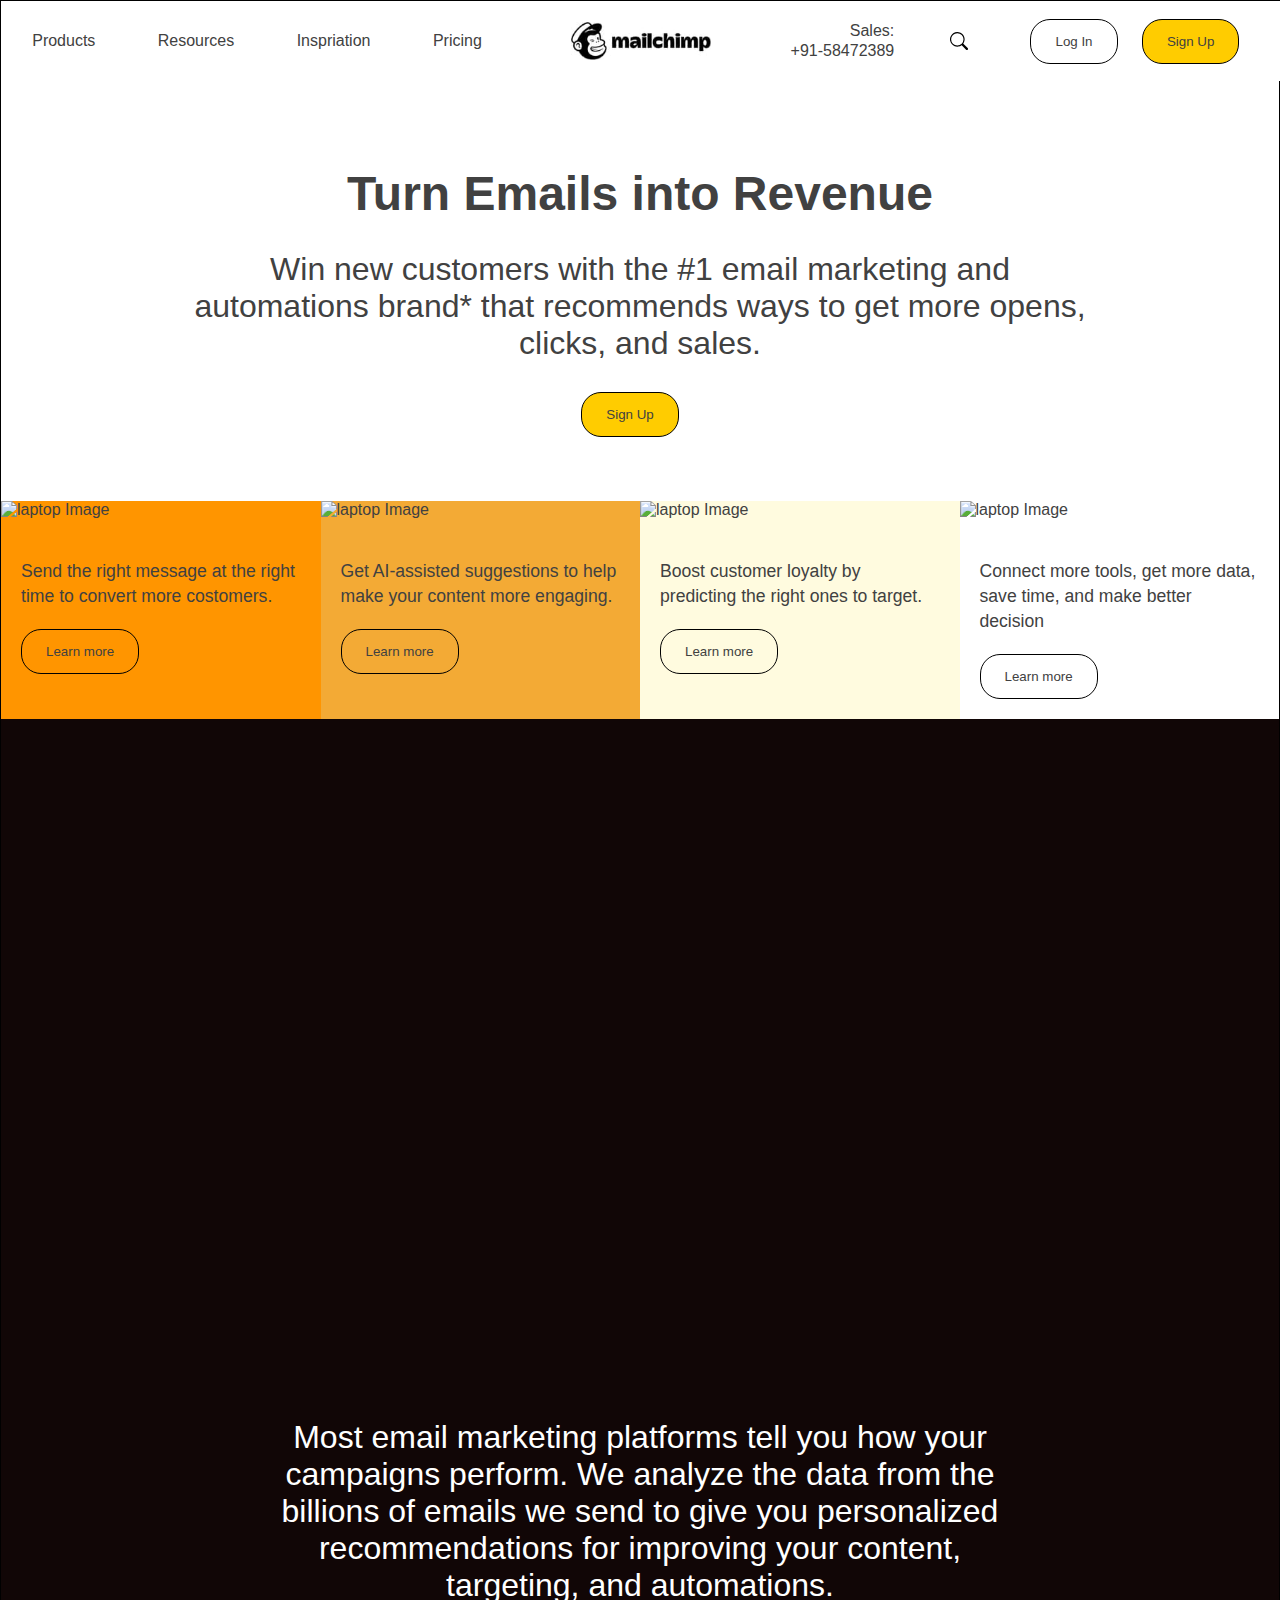
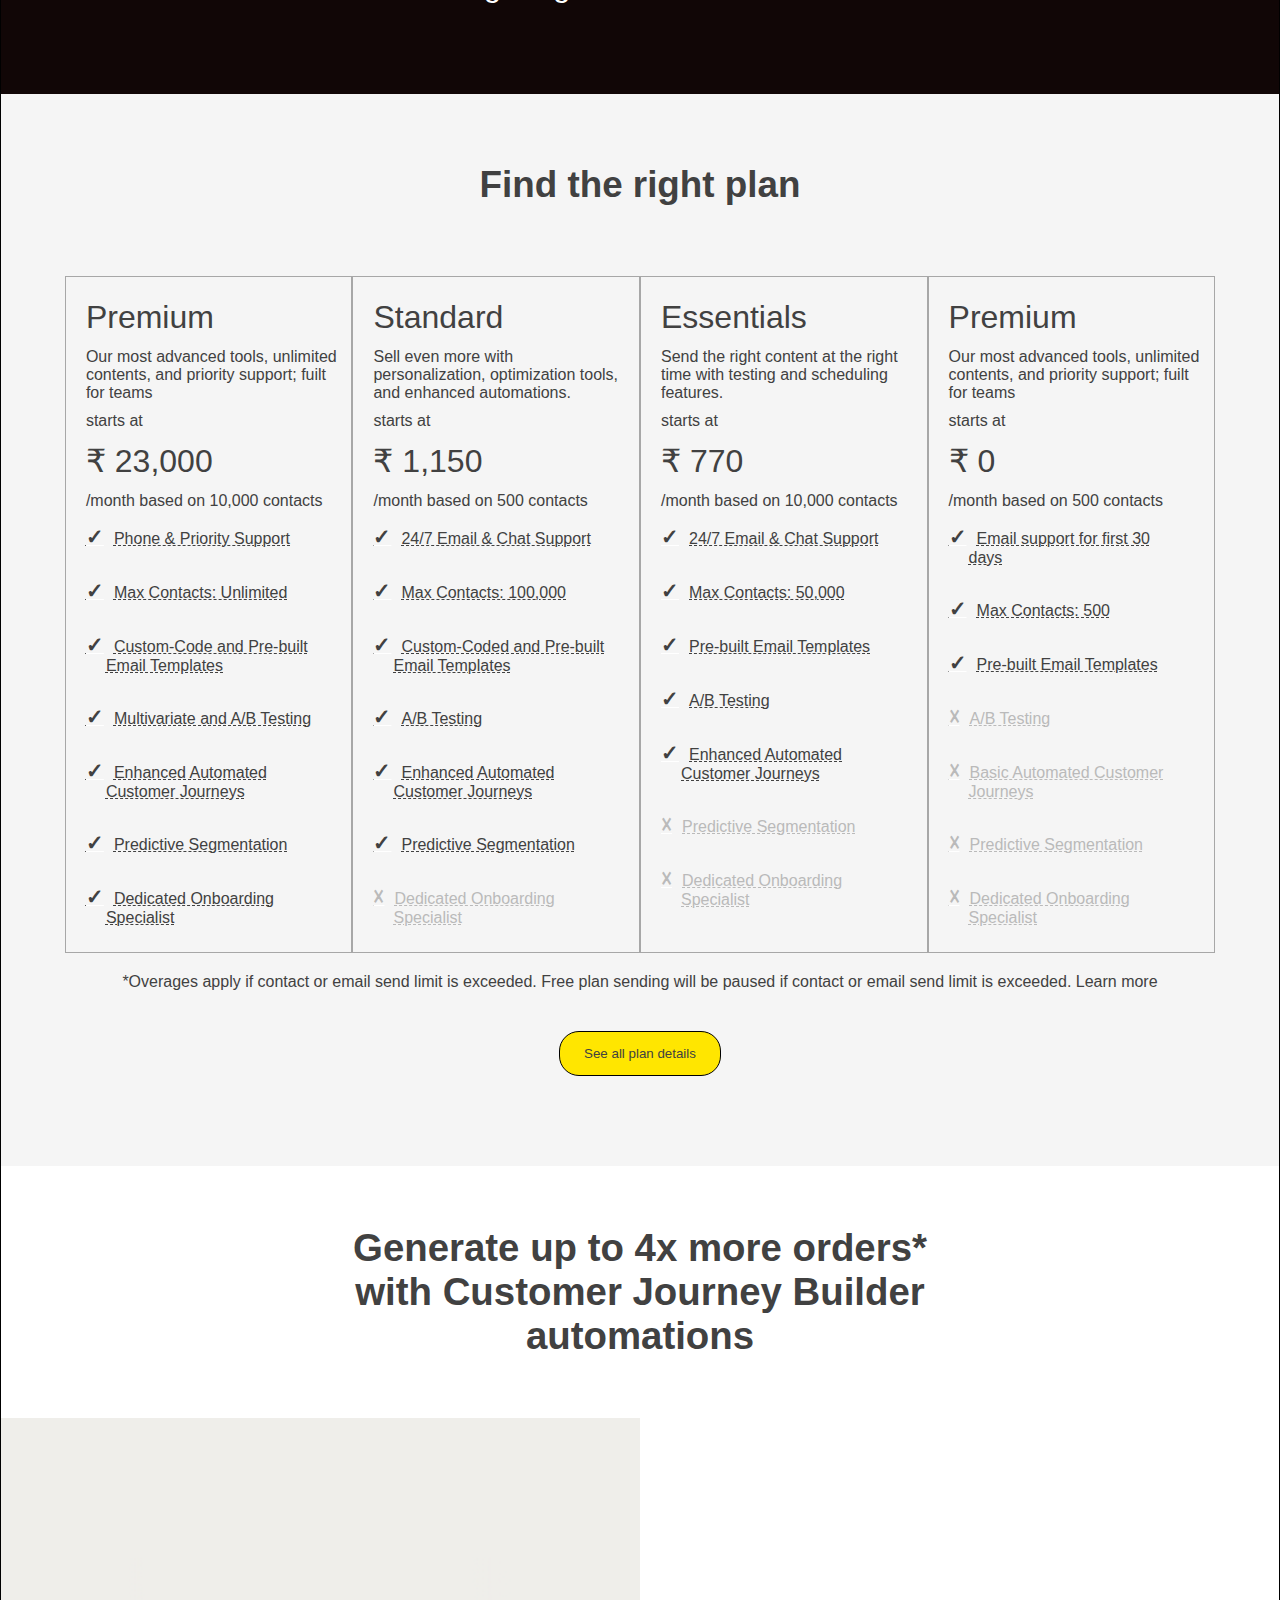
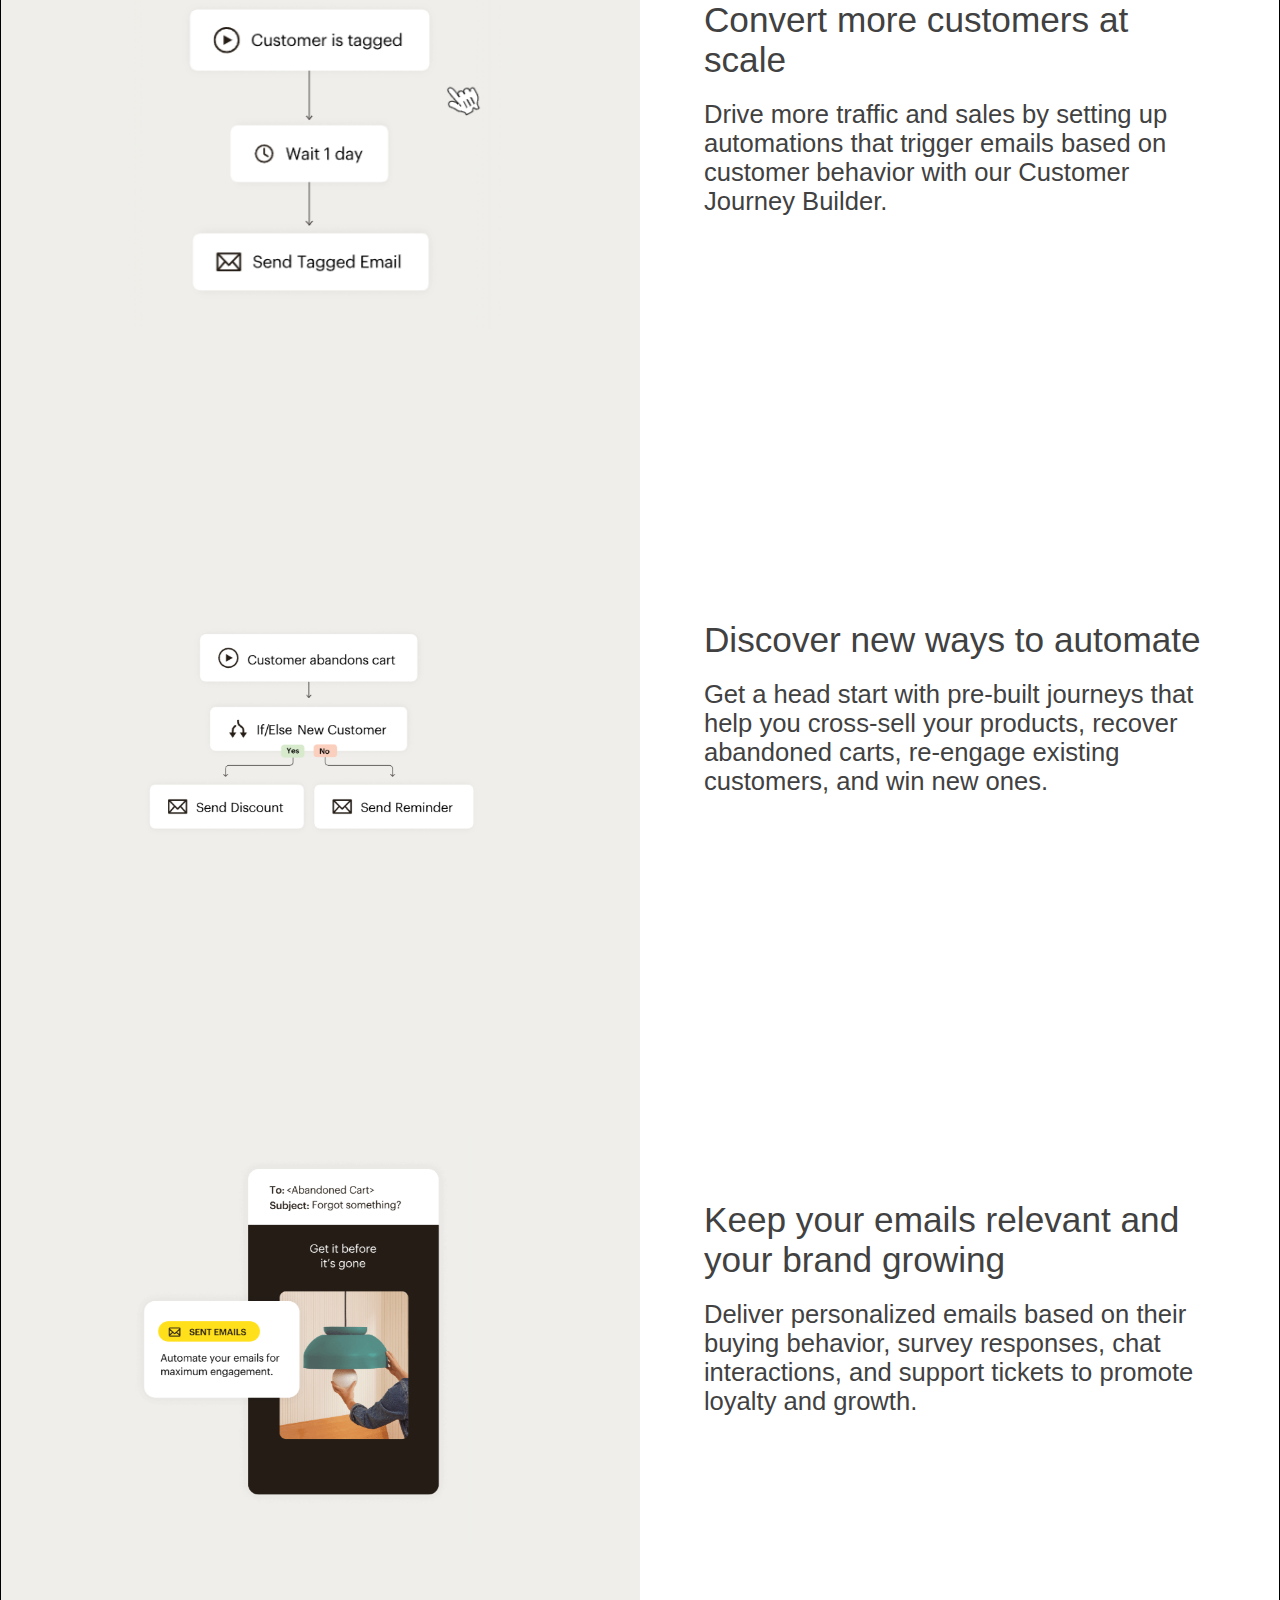
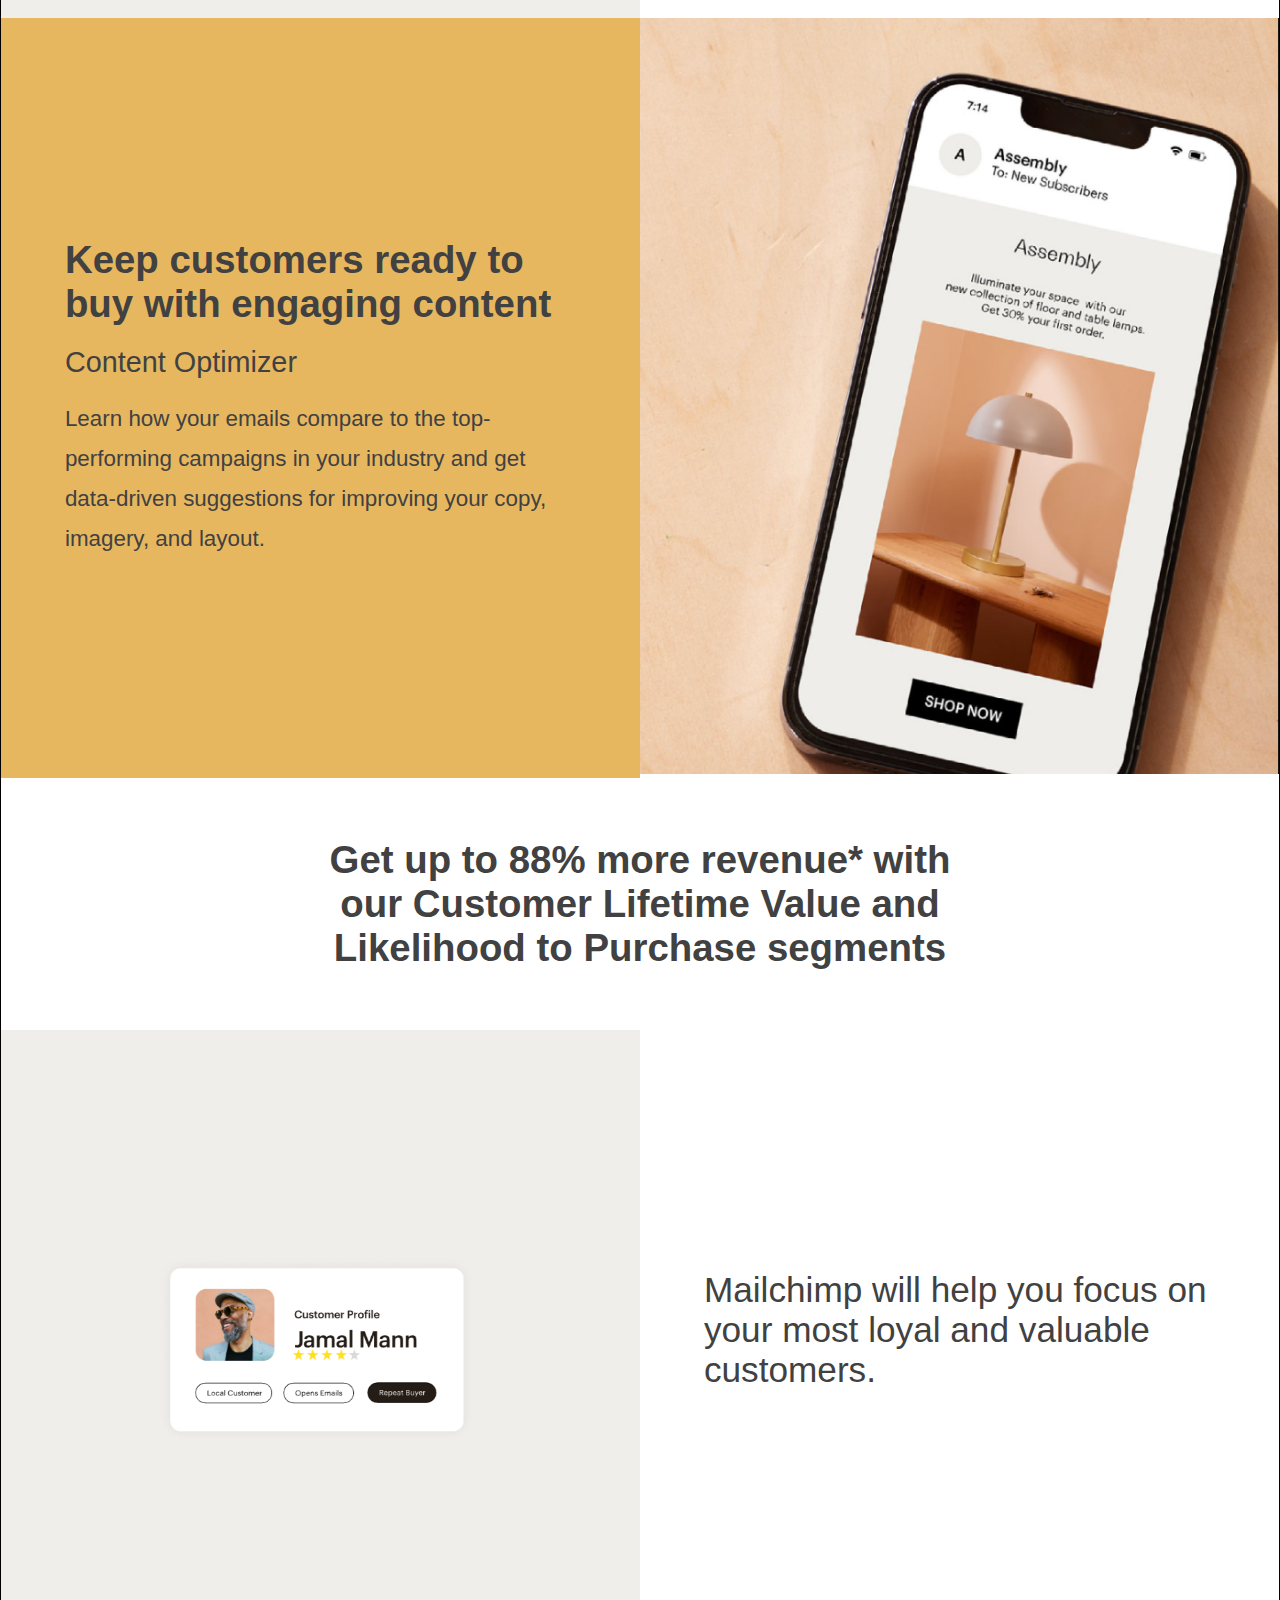
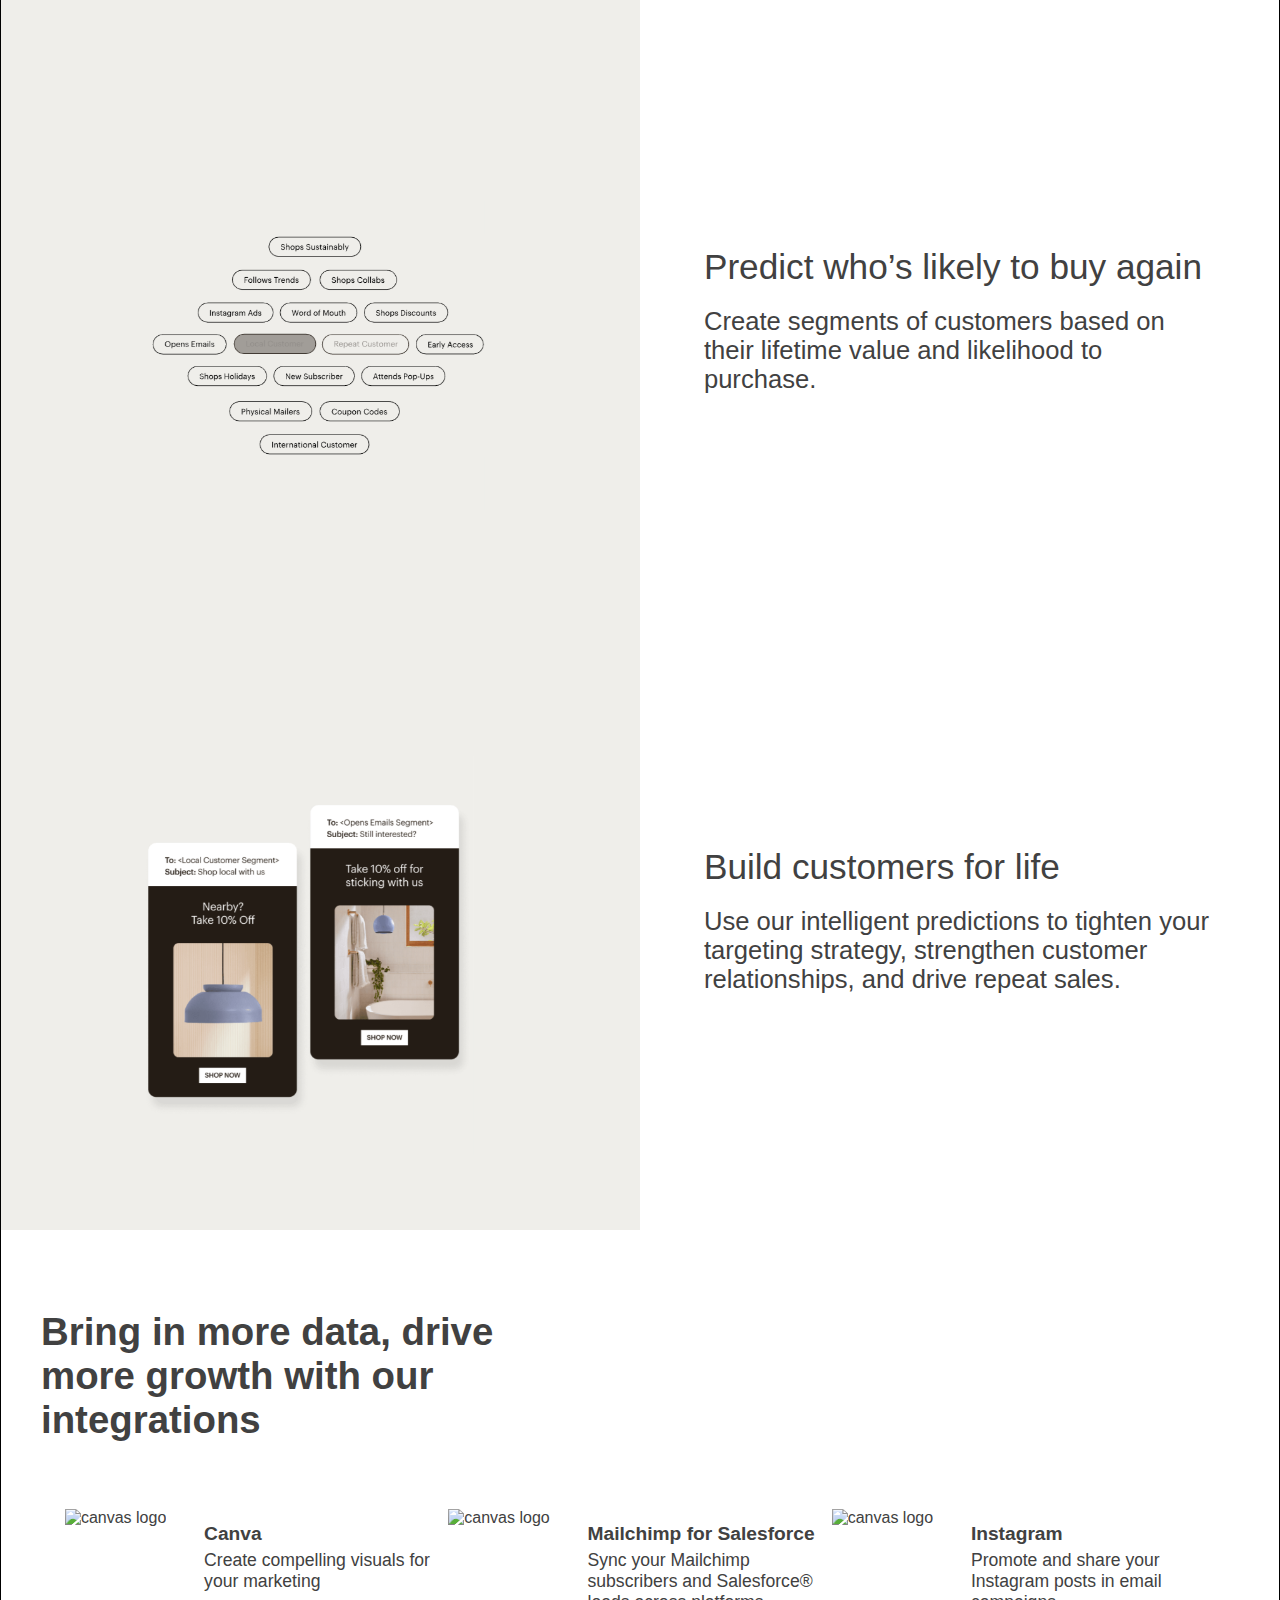
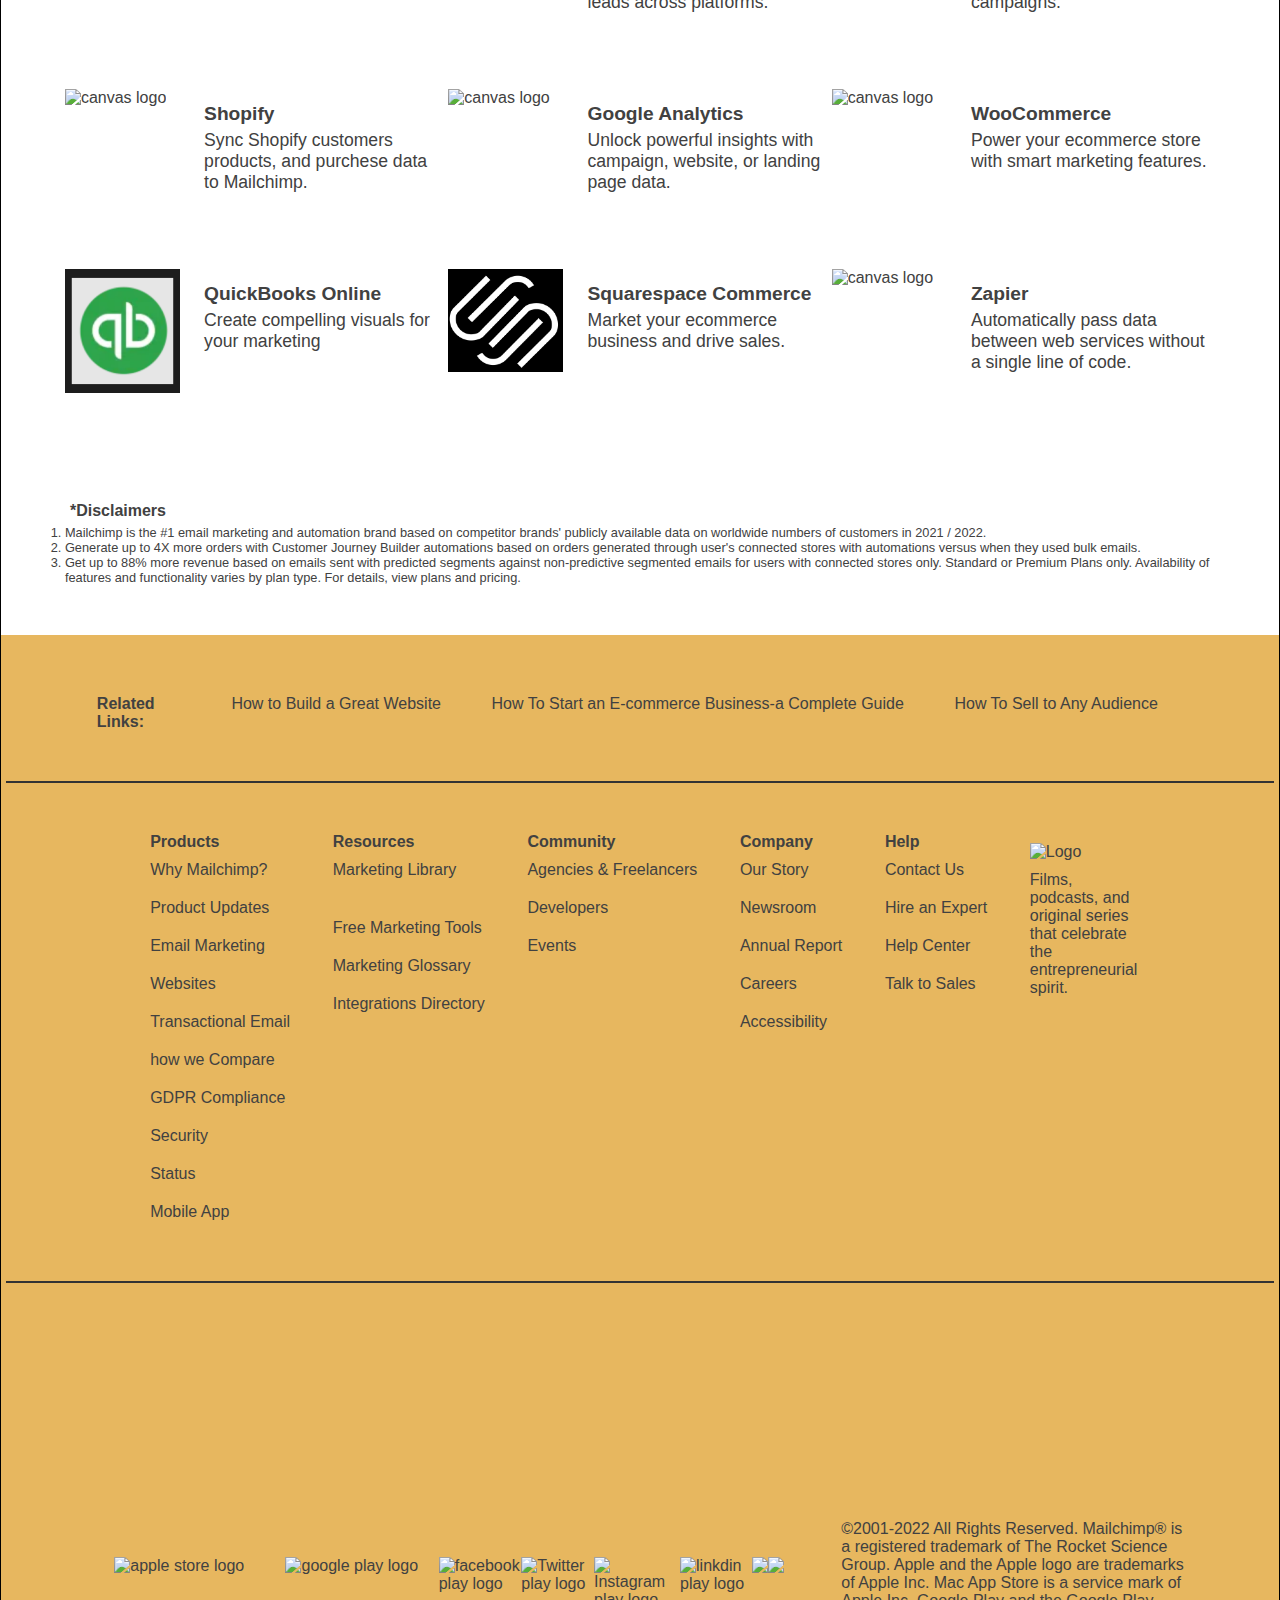
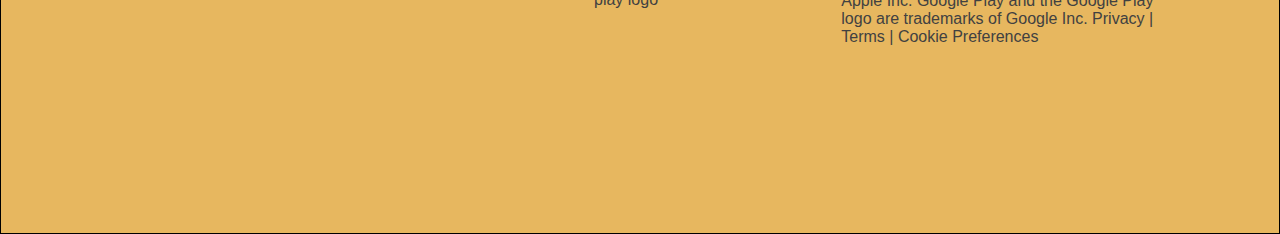
==== index.html @ cc6d4410 "Merge pull request #4 from daljeet-coder/day-3" ====
<!DOCTYPE html>
<html lang="en">

<head>
    <meta charset="UTF-8">
    <meta http-equiv="X-UA-Compatible" content="IE=edge">
    <meta name="viewport" content="width=\, initial-scale=1.0">
    <title>Document</title>
    <link rel="stylesheet" href="styles/index.css">
    <link rel="stylesheet" href="styles/navbar.css">
    <link rel="stylesheet" href="styles/footer.css">
    <link rel="preconnect" href="https://fonts.googleapis.com">
    <link rel="preconnect" href="https://fonts.gstatic.com" crossorigin>
    <link href="https://fonts.googleapis.com/css2?family=Inter:wght@500&display=swap" rel="stylesheet">
</head>

<body>
    <div id="main">
        <nav id="#navbar">
            <div id="nav_left">
                <div class="dropdown">
                    <div class="nav_list" id="prod">Products</div>
                    <div class="dorpdown_content">
                        <div class="dorpdown_content_inner">
                            <!-- dorpdown content will be displayed here -->
                            <p class="dull">WE'LL HELP YOU </p>
                            <div class="drop_right">
                                <a href="" class='arrow_link'>
                                    <p class="nav_sublink">Get Your Business Online</p>
                                    <div class="arrow"> &#8250</div>
                                </a>
                                <div class="dropright_content">
                                    <!-- dropleftcontent here -->
                                    <div class="dropright_content_inner">

                                        <a href="" class="hd_pra">
                                            <p class="nav_sublink">Websites</p>
                                            <p>Create a free website that comes with build-in marketing tools.</p>
                                        </a>
                                        <a href="" class="hd_pra">
                                            <p class="nav_sublink">Online Stores</p>
                                            <p>Launch a store that comes with everything you need to start selling, including maketing tools</p>
                                        </a>
                                        <a href="" class="hd_pra">
                                            <p class="nav_sublink">Appointment Scheduling</p>
                                            <p>Add online scheduling to your website so people book appointments with you.</p>
                                        </a>
                                        <a href="" class="hd_pra">
                                            <p class="nav_sublink">Domains</p>
                                            <p>Claim a custom domain to make it easy for people to find your brand on the web.</p>
                                        </a>
                                    </div>
                                    <h2 class="static">
                                        See Overview
                                    </h2>
                                </div>
                            </div>
                            <div class="drop_right">
                                <a href="" class='arrow_link'>

                                    <p class="nav_sublink">Market Your Business</p>
                                    <div class="arrow"> &#8250</div>
                                </a>
                                <div class="dropright_content">
                                    <!-- dropleftcontent here -->
                                    <div class="dropright_content_inner">
                                        <a href="" class="hd_pra">
                                            <p class="nav_sublink">Email</p>
                                            <p>Engage your audience wtih beautiful, branded emails.</p>
                                        </a>
                                        <a href="" class="hd_pra">
                                            <p class="nav_sublink">Landing Pages</p>
                                            <p>Design landing pages that grow your audience and help you sell more stuff.</p>
                                        </a>
                                        <a href="" class="hd_pra">
                                            <p class="nav_sublink">Digital Ads</p>
                                            <p>Reach people on Facebook, Instagram, and across the web.</p>
                                        </a>
                                        <a href="" class="hd_pra">
                                            <p class="nav_sublink">Social Media</p>
                                            <p>Build your following with targeted ads and organic posting on Facebook, Instagram, and Twitter.</p>
                                        </a>
                                        <a href="" class="hd_pra">
                                            <p class="nav_sublink">Postcards</p>
                                            <p>Send printed postcards around the world with the help of our address finder.</p>
                                        </a>
                                    </div>
                                    <h2 class="static">
                                        See Overview
                                    </h2>
                                </div>
                            </div>
                            <hr>
                            <p class="dull">PLATEFORM FEATURS </p>
                            <div class="drop_right">
                                <a href="" class='arrow_link'>

                                    <p class="nav_sublink">Audience Management</p>
                                    <div class="arrow"> &#8250</div>
                                </a>
                                <div class="dropright_content">
                                    <!-- dropleftcontent here -->
                                    <div class="dropright_content_inner">
                                        <a href="" class="hd_pra">
                                            <p class="nav_sublink">Marketing CRM </p>
                                            <p>Get to know your audience and find new ways to market to them.</p>
                                        </a>
                                        <a href="" class="hd_pra">
                                            <p class="nav_sublink">Signup Forms</p>
                                            <p>Grow your audience with a pop-up or embedded form.</p>
                                        </a>
                                        <a href="" class="hd_pra">
                                            <p class="nav_sublink">Segmentation</p>
                                            <p>Segment your audience based on shared traits.</p>
                                        </a>
                                        <a href="" class="hd_pra">
                                            <p class="nav_sublink">Behavioral Targeting</p>
                                            <p>Target your messages based on people's purchase behavior, app activity, and more.</p>
                                        </a>
                                        <a href="" class="hd_pra">
                                            <p class="nav_sublink">Predicted Demographics</p>
                                            <p>Get predictive insights about your contacts so you can personalize your marketing.</p>
                                        </a>
                                        <a href="" class="hd_pra">
                                            <p class="nav_sublink">Tags & Contact Profiles</p>
                                            <p>Keep track of what you know about your people with customizable tags.</p>
                                        </a>
                                        <a href="" class="hd_pra">
                                            <p class="nav_sublink"></p>
                                            <p></p>
                                        </a>
                                    </div>
                                    <h2 class="static">
                                        See Overview
                                    </h2>
                                </div>
                            </div>
                            <div class="drop_right">
                                <a href="" class='arrow_link'>

                                    <p class="nav_sublink">Creative Tools </p>
                                    <div class="arrow"> &#8250</div>
                                </a>
                                <div class="dropright_content">
                                    <!-- dropleftcontent here -->
                                    <div class="dropright_content_inner">
                                        <a href="" class="hd_pra">
                                            <p class="nav_sublink">Content Studio</p>
                                            <p>Sync, store, and edit all your images and files in one place.</p>
                                        </a>
                                        <a href="" class="hd_pra">
                                            <p class="nav_sublink">Creative Assistant</p>
                                            <p>Get beautiful, on-brand designs made for you with the power of AI.</p>
                                        </a>
                                        <a href="" class="hd_pra">
                                            <p class="nav_sublink">Dynamic Content</p>
                                            <p>Personalize individual content blocks within your emails.</p>
                                        </a>
                                        <a href="" class="hd_pra">
                                            <p class="nav_sublink">Subject Line Helper</p>
                                            <p>Get real-time feedback on how to refine your subject lines.</p>
                                        </a>
                                        <a href="" class="hd_pra">
                                            <p class="nav_sublink">Campaign Templates</p>
                                            <p>100+ pre-designed email and landing page templates that fit any message.</p>
                                        </a>
                                    </div>
                                    <h2 class="static">
                                        See Overview
                                    </h2>
                                </div>
                            </div>
                            <div class="drop_right">
                                <a href="" class='arrow_link'>

                                    <p class="nav_sublink">Marketing Automation </p>
                                    <div class="arrow">&#8250</div>
                                </a>
                                <div class="dropright_content">
                                    <!-- dropleftcontent here -->
                                    <div class="dropright_content_inner">
                                        <a href="" class="hd_pra">
                                            <p class="nav_sublink">Customer Journeys</p>
                                            <p>Design personalized journeys using conditional logic and branching points.</p>
                                        </a>
                                        <a href="" class="hd_pra">
                                            <p class="nav_sublink">Integrations</p>
                                            <p>Sync your store data and connect other tools to unlock more automation features.</p>
                                        </a>
                                    </div>
                                    <h2 class="static">
                                        See Overview
                                    </h2>
                                </div>
                            </div>
                            <div class="drop_right">
                                <a href="" class='arrow_link'>

                                    <p class="nav_sublink">Insights & Analytics</p>
                                    <div class="arrow"> &#8250</div>
                                </a>
                                <div class="dropright_content">
                                    <!-- dropleftcontent here -->
                                    <div class="dropright_content_inner">
                                        <a href="" class="hd_pra">
                                            <p class="nav_sublink">Reports</p>
                                            <p>Track sales and campaign performance in easy-to-digest reports.</p>
                                        </a>
                                        <a href="" class="hd_pra">
                                            <p class="nav_sublink">Smart Recommendations</p>
                                            <p>Get personalized recommendations to help you make your next move.</p>
                                        </a>
                                        <a href="" class="hd_pra">
                                            <p class="nav_sublink">A/B Testing</p>
                                            <p>Test different versions of a single email to see how small changes can impact your results.</p>
                                        </a>
                                        <a href="" class="hd_pra">
                                            <p class="nav_sublink">Surveys</p>
                                            <p>Gauge interest and customer satisfaction by gathering feedback.</p>
                                        </a>
                                        <a href="" class="hd_pra">
                                            <p class="nav_sublink">Content Optimizer</p>
                                            <p>Make your email content more engaging with personalized suggestions for improvement.</p>
                                        </a>
                                    </div>
                                    <h2 class="static">
                                        See Overview
                                    </h2>
                                </div>
                            </div>
                            <hr>
                            <p class="dull">NOT SURE WHERE TO START </p>
                            <div class="drop_right">
                                <a href="" class='arrow_link'>
                                    <p class="nav_sublink">What's Right for Me? </p>
                                    <div class="arrow"> &#8250</div>
                                </a>
                                <div class="dropright_content">
                                    <!-- dropleftcontent here -->
                                    <div class="dropright_content_inner">
                                        <a href="" class="hd_pra">
                                            <p class="nav_sublink">E-Commerce and Retail</p>
                                            <p>Drive traffic and boost sales with a marketing platform that seamlessly integrates with your store.</p>
                                        </a>
                                        <a href="" class="hd_pra">
                                            <p class="nav_sublink">Mobile and Web Apps</p>
                                            <p>Reach new customers, send behavior‑based campaigns, and increase engagement with your app.</p>
                                        </a>
                                        <a href="" class="hd_pra">
                                            <p class="nav_sublink">Startups</p>
                                            <p>Find product‑market fit, learn from user feedback, and launch your first marketing campaigns.</p>
                                        </a>
                                        <a href="" class="hd_pra">
                                            <p class="nav_sublink">Agencies & Freelancers</p>
                                            <p>Get perks and tools for managing clients when you join our free community, Mailchimp & Co.</p>
                                        </a>
                                        <a href="" class="hd_pra">
                                            <p class="nav_sublink">Developers</p>
                                            <p>Integrate marketing data, send transactional emails, and build integrations using our APIs and documentation</p>
                                        </a>

                                    </div>
                                </div>
                            </div>
                            <br>
                            <div class="nav_sublink">Talk To Sales: 2394032390 </div>
                            <div class="prd_updates">
                                <h4 class="prd_heading">Product Updates</h4>
                                <p class="prd_desc">Get the latest on new features, product improvements, and other announcements.</p>
                                <a class="prd_link" href="">See What's new </a>
                            </div>
                        </div>
                        <div class="dorpdown_content_right"></div>
                    </div>
                </div>
                <div class="dropdown">
                    <div class="nav_list" id="Res">Resources</div>
                    <div class="dorpdown_content">
                        <!-- dorpdown content will be displayed here -->
                        <div class="dorpdown_content_inner">
                            <p class="dull">LEARN </p>
                            <p class="nav_sublink">Mailchimp 101</p>
                            <p class="nav_sublink">Help Center</p>
                            <div class="drop_right">
                                <a href="" class='arrow_link'>
                                    <p class="nav_sublink">Marketing Library</p>
                                    <div class="arrow"> &#8250</div>
                                </a>
                                <div class="dropright_content">
                                    <!-- dropleftcontent here -->
                                    <div class="dropright_content_inner">

                                        <a href="" class="hd_pra">
                                            <p class="nav_sublink">Marketing Library</p>
                                            <p>Explore our collection of resources to help build your business and boost your digital marketing.</p>
                                        </a>
                                        <hr>
                                        <div class="dull">MARKETING TOOLS AND TACTICS</div>
                                        <a href="">
                                            <p class="nav_sublink"> E-Commerce </p>
                                        </a>
                                        <a href="">
                                            <p class="nav_sublink"> Digital Content </p>
                                        </a>
                                        <a href="">
                                            <p class="nav_sublink"> Marketing Automations </p>
                                        </a>
                                        <a href="">
                                            <p class="nav_sublink"> CRM </p>
                                        </a>
                                        <a href="">
                                            <p class="nav_sublink"> Websites </p>
                                        </a>
                                        <a href="">
                                            <p class="nav_sublink"> Email </p>
                                        </a>
                                        <a href="">
                                            <p class="nav_sublink"> Social Media </p>
                                        </a>
                                        <a id="nav_suhref=" ">
                                        </ class="nav_sublink "p><p> 
                                    </a>
                                    <hr>
                                    <a href="# " class="nav_dropdown_card_nd_content ">
                                        <img src="https://eep.io/images/yzco4xsimv0y/2E5labkUazprAZHQPKMN0r/8958282aed51240f71351d1a6918963e/Demand-Gen-Time-Savers-Article-Hero.jpg?w=1520&fm=webp&q=70 " alt="image and its details ">
                                        <h4>E-commerce Automations: Time-Saving Techniques for E-commerce</h4>
                                        <p>See how Mailchimp’s e-commerce automations can save you time and help you convert more first-time buyers into repeat customers.</p>
                                    </a>
                                    <hr>
                                    <p class="dull ">BUSINESS STAGES</p>
                                    <a href=" " class="hd_pra ">
                                        <p class="nav_sublink ">Prep & Start</p>
                                        <p>Learn to write a business plan, build a brand, and trun your ambition into a successful business.</p>
                                    </a>
                                    <a href=" " class="hd_pra ">
                                        <p class="nav_sublink ">Manage & Run</p>
                                        <p>Off and running? Find tips to help you lead, manage, and make your business even better.</p>
                                    </a>
                                    <a href=" " class="hd_pra ">
                                        <p class="nav_sublink ">Grow & Scale</p>
                                        <p>Whether you want to grow your team, your following, or your sales, we've got ideas.</p>
                                    </a>
                                </div>
                                <h2 class="static ">
                                    See Overview
                                </h2>
                            </div>
                        </div>
                        <hr>
                        <P class='dull'>COMMUNITY  </P>
                        <div class="drop_right d_rght1 ">
                            <a href=" " class='arrow_link'>

                                <p class="nav_sublink ">For Freelances & Agencies</p>
                                <div class="arrow "> &#8250</div>
                            </a>
                            <div class="dropright_content ">
                                <!-- dropleftcontent here -->
                                <div class="dropright_content_inner ">

                                    <div class="img_nd_content ">
                                        <img src="/images/logo.jpg " alt="Logo ">
                                        <p>Join our community for freelancers and agencies to unlock tools for managing clients and perks to grow your business.</p>
                                    </div>
                                    <hr>
                                    <a href=" " class="hd_pra ">
                                        <p class="nav_sublink ">Features for helping clients</p>
                                        <p>Get access to tools in your Mailchimp account designed just for freelancers and agencies like you.</p>
                                    </a>
                                    <a href=" " class="hd_pra ">
                                        <p class="nav_sublink ">A guided path to partnership</p>
                                        <p>See all the perks you can unlock as you grow toward becoming a Mailchimp partner.</p>
                                    </a>
                                    <a href=" " class="hd_pra ">
                                        <p class="nav_sublink ">Get inspired by your peers</p>
                                        <p>Catch up on tips and marketing wisdom from freelancers and agencies around the world.</p>
                                    </a>
                                   
                                </div>
                            </div>
                        </div>
                        <div class="drop_right d_rght1 ">
                            <a href=" " class='arrow_link'>
                                <p class="nav_sublink ">For Developers</p>
                                <div class="arrow "> &#8250</div>
                            </a>
                            <div class="dropright_content ">
                                <!-- dropleftcontent here -->
                                <div class="dropright_content_inner ">
                                    <div class="img_nd_content ">
                                        <a href="# " class="img_nd_content_img ">
                                            <img src="/images/logo.jpg " alt="Logo ">
                                        </a>
                                        <p>Our APIs maek it easy to bring data from your app info Mailchimp, so you can manage your audience, trigger event-based emails, and more.</p>
                                    </div>
                                    <hr>
                                    <a href=" " class="hd_pra ">
                                        <p class="nav_sublink ">Marketing API</p>
                                        <p>Use custom data from your app to power timely, relevant marketing campaigns.</p>
                                    </a>
                                    <a href=" " class="hd_pra ">
                                        <p class="nav_sublink ">Transactional API</p>
                                        <p>Send targeted and event-driven emails and handle and parse inbound email from your users.</p>
                                    </a>
                                    <a href=" " class="hd_pra ">
                                        <p class="nav_sublink ">Release Notes</p>
                                        <p>The latest updates to our APIs and developer tools.</p>
                                    </a>
                                    <a href=" " class="hd_pra ">
                                        <p class="nav_sublink ">Transactional Email</p>
                                        <p>Deliver targeted, event-driven messages at scale using our Transactional API or SMTP integrati</p>
                                    </a>
                                   
                                </div>
                            </div>
                        </div>
                        <p class="nav_sublink ">Hire A Trusted Partner</p>
                        <hr>
                        <p class="nav_sublink ">Talk to Sales: +20 39804590234 </p>
                        <div class="dropdwn_btm ">
                            <h4>App Integrations</h4>
                            <p>Connect your digital tools so you can do more with your marketing.</p>
                            <a href=" ">See all integratioons </a>
                        </div>
                    </div>
                    <div class="dorpdown_content_right "></div>
                </div>
            </div>

            <div class="dropdown ">
                <div class="nav_list " id="insp ">Inspriation</div>
                <div class="dorpdown_content ">
                    <!-- dorpdown content will be displayed here -->
                    <div class="dorpdown_content_inner ">
                        <a href="index.html " class="impression_logo ">
                            <img src="/images/logo.jpg " alt="Logo full ">
                        </a>
                        <div class="drop_right ">
                            <a href=" " class='arrow_link '>
                                <p class="nav_sublink ">Podcasts </p>
                                <div class="arrow "> &#8250</div>
                            </a>
                            <div class="dropright_content ">
                                <!-- dropleftcontent here -->
                                <div class="dropright_content_inner ">

                                    <p>A collection of original content that celebrates the entrepreneurial spirit.</p>
                                    <hr>
                                    <p class="dull ">PODCASTS</p>

                                    <div class="nav_dropdown_card_nd_content ">
                                        <img src=" " alt="image and its details ">
                                        <h4 class="nav_dropdown_card_heading ">New podcast from Björk</h4>
                                        <p>In Sonic Symbolism, hear Björk and her collaborators discuss the making of her last 9 albums.</p>
                                    </div>
                                    <div class="nav_dropdown_card_nd_content ">
                                        <img src=" " alt="image and its details ">
                                        <h4 class="nav_dropdown_card_heading ">New Podcast: Listening</h4>
                                        <p>Explore the minds of 10 musicians as they use their surroundings to make sense of the world</p>
                                    </div>
                                </div>
                                <h2 class="static ">
                                    Listen 
                                </h2>
                            </div>
                        </div>
                        <div class="drop_right d_rght1 ">
                            <a href=" " class='arrow_link '>
                                <p class="nav_sublink ">Seires </p>
                                <div class="arrow "> &#8250</div>
                            </a>
                            <div class="dropright_content ">
                                <!-- dropleftcontent here -->
                                <div class="dropright_content_inner ">

                                    <p>A collection of original content that celebrates the entrepreneurial spirit.</p>
                                    <hr>
                                    <p class="dull ">ORIGINAL SERIES</p>

                                    <div class="nav_dropdown_card_nd_content ">
                                        <img src=" " alt="SWITCHING Off image ">
                                        <h4 class="nav_dropdown_card_heading ">Switching Off</h4>
                                        <p>Family comes first, especially this time of year.</p>
                                    </div>
                                    <div class="nav_dropdown_card_nd_content ">
                                        <img src=" " alt=" A family business image ">
                                        <h4 class="nav_dropdown_card_heading ">A Family Business</h4>
                                        <p>Kick start the holidays with this Second Act episode chock full of food, family, and tradition.</p>
                                    </div>
                                </div>
                                <h2 class="static ">
                                   Watch
                                </h2>
                            </div>
                        </div>
                        <div class="drop_right d_rght1 ">
                            <a href=" " class='arrow_link '>
                                <p class="nav_sublink ">Films </p>
                                <div class="arrow "> &#8250</div>
                            </a>
                            <div class="dropright_content ">
                                <!-- dropleftcontent here -->
                                <div class="dropright_content_inner ">

                                    <p>A collection of original content that celebrates the entrepreneurial spirit.</p>
                                    <hr>
                                    <p class="dull ">FILMS</p>

                                    <div class="nav_dropdown_card_nd_content ">
                                        <img src=" " alt="SWITCHING Off image ">
                                        <h4 class="nav_dropdown_card_heading ">Switching Off</h4>
                                        <p>Family comes first, especially this time of year.</p>
                                    </div>
                                    <div class="nav_dropdown_card_nd_content ">
                                        <img src=" " alt=" A family business image ">
                                        <h4 class="nav_dropdown_card_heading ">A Family Business</h4>
                                        <p>Kick start the holidays with this Second Act episode chock full of food, family, and tradition.</p>
                                    </div>
                                </div>
                                <h2 class="static ">
                                    Watch
                                </h2>
                            </div>
                        </div>
                        <hr>
                        <img src=" " alt="Images and logos ">
                        <div class="drop_right d_rght1 ">
                            <a href=" " class='arrow_link '>
                                <p class="nav_sublink ">Expert Insights </p>
                                <div class="arrow "> &#8250</div>
                            </a>
                            <div class="dropright_content ">
                                <!-- dropleftcontent here -->
                                <div class="dropright_content_inner ">

                                    <p>A collection of original content that celebrates the entrepreneurial spirit.</p>
                                    <hr>
                                    <p class="dull ">WORKSHOP</p>

                                    <div class="nav_dropdown_card_nd_content ">
                                        <img src=" " alt="SWITCHING Off image ">
                                        <h4 class="nav_dropdown_card_heading ">Switching Off</h4>
                                        <p>Family comes first, especially this time of year.</p>
                                    </div>
                                    <div class="nav_dropdown_card_nd_content ">
                                        <img src=" " alt=" A family business image ">
                                        <h4 class="nav_dropdown_card_heading ">A Family Business</h4>
                                        <p>Kick start the holidays with this Second Act episode chock full of food, family, and tradition.</p>
                                    </div>
                                </div>
                                <h2 class="static ">
                                    All Articles
                                </h2>
                            </div>
                        </div>
                        <div class="drop_right d_rght1 ">
                            <a href=" " class='arrow_link '>
                                <p class="nav_sublink ">Industry Trends </p>
                                <div class="arrow "> &#8250</div>
                            </a>
                            <div class="dropright_content ">
                                <!-- dropleftcontent here -->
                                <div class="dropright_content_inner ">

                                    <p>A collection of original content that celebrates the entrepreneurial spirit.</p>
                                    <hr>
                                    <p class="dull ">BRIEFINGS</p>

                                    <div class="nav_dropdown_card_nd_content ">
                                        <img src=" " alt="SWITCHING Off image ">
                                        <h4 class="nav_dropdown_card_heading ">Switching Off</h4>
                                        <p>Family comes first, especially this time of year.</p>
                                    </div>
                                    <div class="nav_dropdown_card_nd_content ">
                                        <img src=" " alt=" A family business image ">
                                        <h4 class="nav_dropdown_card_heading ">A Family Business</h4>
                                        <p>Kick start the holidays with this Second Act episode chock full of food, family, and tradition.</p>
                                    </div>
                                </div>
                                <h2 class="static ">
                                    All articles
                                </h2>
                            </div>
                        </div>
                        <div class="drop_right d_rght1 ">
                            <a href=" " class='arrow_link '>
                                <p class="nav_sublink ">Smart Living </p>
                                <div class="arrow "> &#8250</div>
                            </a>
                            <div class="dropright_content ">
                                <!-- dropleftcontent here -->
                                <div class="dropright_content_inner ">

                                    <p>A collection of original content that celebrates the entrepreneurial spirit.</p>
                                    <hr>
                                    <p class="dull ">LIFE</p>

                                    <div class="nav_dropdown_card_nd_content ">
                                        <img src=" " alt="SWITCHING Off image ">
                                        <h4 class="nav_dropdown_card_heading ">Switching Off</h4>
                                        <p>Family comes first, especially this time of year.</p>
                                    </div>
                                    <div class="nav_dropdown_card_nd_content ">
                                        <img src=" " alt=" A family business image ">
                                        <h4 class="nav_dropdown_card_heading ">A Family Business</h4>
                                        <p>Kick start the holidays with this Second Act episode chock full of food, family, and tradition.</p>
                                    </div>
                                </div>
                                <h2 class="static ">
                                    See Overview
                                </h2>
                            </div>
                        </div>
                        <hr>
                        <p class="nav_sublink ">Talk to Sales:+91 302948023984 </p>
                    </div>
                    <div class="dorpdown_content_right "></div>
                </div>
            </div>
            <a class="nav_list " id="prc ">Pricing</a>
        </div>
        <div class="nav_mid ">
            <a class="imgSec ">
                <img src="/images/logo.jpg " alt=" ">
            </a>
        </div>
        <div class="nav_R ">
            <a href=" " class="sales ">Sales: <br>+91-58472389 </a>
            <a href=" " class="searchBtn "></a>
            <div id="btn_sec ">
                <button>Log In</button>
                <button class="sign_up_btn ">Sign Up</button>
            </div>
        </div>
        </nav>
        <div class="home_page ">
            <section class="home_title ">
                <h2 class="home_title_heading ">
                Turn Emails into Revenue
                </h2>
                <p class="home_title_desc ">Win new customers with the #1 email marketing and automations brand* that recommends ways to get more opens, clicks, and sales.</p>
                <button class="sign_up_btn ">Sign Up</button>
            </section>
            <section class="home_cards_sec ">
                <div class="home_card ">
                    <a href=" " class="home_card_image ">
                        <h3 >Convert with Automations</h3>
                        <img src="https://eep.io/images/yzco4xsimv0y/33f3mgIWbzKjIpIRJi2f5v/6bd36bba38b7f6a94d587605ab9a7d75/Desktop_Feature_Cards_1_Automations.jpeg?w=1260&fm=webp&q=80 " alt="laptop Image ">
                    </a>
                    <div class="home_card_desc ">
                        <p>Send the right message at the right time to convert more costomers.</p>
                        <button>Learn more</button>
                    </div>
            </div>
            <div class="home_card ">
                <a href=" " class="home_card_image ">
                    <h3>Optimize with AI & Analytics</h3>
                    <img src="https://eep.io/images/yzco4xsimv0y/hBcOt3RZ5DOhMJD2Hi2Z2/96b28d17c45e9376731ad825b002b0ff/Desktop_Feature_Cards_2_Analytics.png?w=1260&fm=webp&q=80 " alt="laptop Image ">
                </a>
                <div class="home_card_desc ">
                    <p>Get AI-assisted suggestions to help make your content more engaging.</p>
                    <button>Learn more</button>
                </div>
            </div>
            <div class="home_card ">
                <a href=" " class="home_card_image ">
                    <h3>Target with Segmentation</h3>
                    <img src="https://eep.io/images/yzco4xsimv0y/5xqzo6y8Z7anw9VQXJarpj/5f91182af7bf16ecc34b487a619d0a54/Desktop_Feature_Cards_3_Segmentation.jpeg?w=1260&fm=webp&q=80 " alt="laptop Image ">
                </a>
                <div class="home_card_desc ">
                    <p>Boost customer loyalty by predicting the right ones to target.</p>
                    <button>Learn more</button>
                </div>
            </div>
            <div class="home_card ">
                <a href=" " class="home_card_image ">
                    <h3>Convert with Automations</h3>
                    <img src="https://eep.io/images/yzco4xsimv0y/lsHRpmOI81ZcFS1Yld0Bs/1e2812587cd0f3089061bd4b513fd6d0/Desktop_Feature_Cards_4_Integrations.png?w=1260&fm=webp&q=80 " alt="laptop Image ">
                </a>
                <div class="home_card_desc ">
                    <p>Connect more tools, get more data, save time, and make better decision</p>
                    <button>Learn more</button>
                </div>
            </div>
            </section>
            <section class="home_video_sec ">
            <div class="home_video ">
               <iframe class="vidoe_player " src="https://embed-ssl.wistia.com/deliveries/f9d4f61a1c1af30c55441ddd498bceec.jpg?image_play_button_size=2x&amp;image_crop_resized=960x540&amp;image_play_button=1&amp;image_play_button_color=241c15e0
                                            "  frameborder="0 ">
                                        </iframe>
            </div>
            <p class="home_video_desc ">Most email marketing platforms tell you how your campaigns perform. We analyze the data from the billions of emails we send to give you personalized recommendations for improving your content, targeting, and automations.</p>
            </section>
            <section class="home_pricing_sec ">
            <h3 class="home_pricing_heading ">Find the right plan</h3>
            <div class="home_pricing_container ">
                <a href=" " class="pricing_card ">
                    <h2>Premium</h2>
                    <p class="pricing_card_desc ">Our most advanced tools, unlimited contents, and priority support; fuilt for teams</p>
                    starts at
                    <h2 class="rate ">&#8377 23,000</h2>
                    <p>/month based on 10,000 contacts</p>
                    <ul class="pricing_features ">
                        <li>Phone & Priority Support</li>
                        <li>Max Contacts: Unlimited
                        </li>
                        <li>Custom-Code and Pre-built Email Templates</li>
                        <li>Multivariate and A/B Testing</li>
                        <li>Enhanced Automated Customer Journeys</li>
                        <li>Predictive Segmentation</li>
                        <li>Dedicated Onboarding Specialist</li>
                    </ul>
                </a>
                <a href="# " class="pricing_card ">
                    <h2>Standard</h2>
                    <p class="pricing_card_desc ">Sell even more with personalization, optimization tools, and enhanced automations.</p>
                    starts at
                    <h2 class="rate ">&#8377 1,150</h2>
                    <p>/month based on 500 contacts</p>
                    <ul class="pricing_features p_d_2 ">
                        <li>24/7 Email & Chat Support</li>
                        <li>Max Contacts: 100,000
                        </li>
                        <li>Custom-Coded and Pre-built Email Templates</li>
                        <li>A/B Testing</li>
                        <li>Enhanced Automated Customer Journeys</li>
                        <li>Predictive Segmentation</li>
                        <li>Dedicated Onboarding Specialist</li>
                    </ul>
                </a>
                <a href="# " class="pricing_card ">
                    <h2>Essentials</h2>
                    <p class="pricing_card_desc ">Send the right content at the right time with testing and scheduling features.</p>
                    starts at
                    <h2 class="rate ">&#8377 770</h2>
                    <p>/month based on 10,000 contacts</p>
                    <ul class="pricing_features p_d_3 ">
                        <li>24/7 Email & Chat Support</li>
                        <li>Max Contacts: 50,000
                        </li>
                        <li>Pre-built Email Templates</li>
                        <li>A/B Testing</li>
                        <li>Enhanced Automated Customer Journeys</li>
                        <li>Predictive Segmentation</li>
                        <li>Dedicated Onboarding Specialist</li>
                    </ul>
                </a>
                <a href="# " class="pricing_card ">
                    <h2>Premium</h2>
                    <p class="pricing_card_desc ">Our most advanced tools, unlimited contents, and priority support; fuilt for teams</p>
                    starts at
                    <h2 class="rate ">&#8377 0</h2>
                    <p>/month based on 500 contacts</p>
                    <ul class="pricing_features p_d_4 ">
                        <li>Email support for first 30 days </li>
                        <li>Max Contacts: 500
                        </li>
                        <li>Pre-built Email Templates</li>
                        <li>A/B Testing</li>
                        <li>Basic Automated Customer Journeys</li>
                        <li>Predictive Segmentation</li>
                        <li>Dedicated Onboarding Specialist</li>
                    </ul>
                </a>
            </div>
            <p class="pricing_tnc ">*Overages apply if contact or email send limit is exceeded. Free plan sending will be paused if contact or email send limit is exceeded. Learn more</p>
            <button class="pricing_plan_btn ">See all plan details</button>
            </section>
            <section class="home_content_sec ">
            <h2 class="home_content_heading ">
                Generate up to 4x more orders* with Customer Journey Builder automations
            </h2>
            <div class="home_content_one ">
                <div class="home_content_img_sec ">
                    <img src="/images/fedb.png " alt="imageatleftside ">
                </div>
                <div class="content_one_details ">
                    <h2 class="c_one_dtl_hd ">Convert more customers at scale
                    </h2>
                    <p>Drive more traffic and sales by setting up automations that trigger emails based on customer behavior with our Customer Journey Builder.</p>
                </div>
            </div>
            <div class="home_content_one ">
                <div class="home_content_img_sec ">
                    <img src="/images/celb.png " alt="imageatleftside ">
                </div>
                <div class="content_one_details ">
                    <h2 class="c_one_dtl_hd ">Discover new ways to automate
                    </h2>
                    <p>Get a head start with pre-built journeys that help you cross-sell your products, recover abandoned carts, re-engage existing customers, and win new ones.</p>
                </div>
            </div>
            <div class="home_content_one ">
                <div class="home_content_img_sec ">
                    <img src="/images/ebrnd.png " alt="imageatleftside ">
                </div>
                <div class="content_one_details ">
                    <h2 class="c_one_dtl_hd ">Keep your emails relevant and your brand growing
                    </h2>
                    <p>Deliver personalized emails based on their buying behavior, survey responses, chat interactions, and support tickets to promote loyalty and growth.</p>
                </div>
            </div>
            <div class="home_content_two ">
                <div class="content_two_details ">
                    <h2 class="c_one_dt2_hd ">Keep customers ready to buy with engaging content
                    </h2>
                    <h3>Content Optimizer</h3>
                    <p>Learn how your emails compare to the top-performing campaigns in your industry and get data-driven suggestions for improving your copy, imagery, and layout.</p>
                </div>
                <div class="home_content_two_img ">
                    <img src="/images/phone.png " alt="imageatleftside ">
                </div>
            </div>
            <h2 class="home_content_heading ">
                Get up to 88% more revenue* with our Customer Lifetime Value and Likelihood to Purchase segments
            </h2>
            <div class="home_content_one ">
                <div class="home_content_img_sec ">
                    <img src="/images/customer.png " alt="imageatleftside ">
                </div>
                <div class="content_one_details ">
                    <h2 class="c_one_dtl_hd ">Mailchimp will help you focus on your most loyal and valuable customers.</h2>
                </div>
            </div>
            <div class="home_content_one ">
                <div class="home_content_img_sec ">
                    <img src="/images/buy.png " alt="imageatleftside ">
                </div>
                <div class="content_one_details ">
                    <h2 class="c_one_dtl_hd ">Predict who’s likely to buy again
                    </h2>
                    <p>Create segments of customers based on their lifetime value and likelihood to purchase.</p>
                </div>
            </div>
            <div class="home_content_one ">
                <div class="home_content_img_sec ">
                    <img src="/images/build.png " alt="imageatleftside ">
                </div>
                <div class="content_one_details ">
                    <h2 class="c_one_dtl_hd ">Build customers for life
                    </h2>
                    <p>Use our intelligent predictions to tighten your targeting strategy, strengthen customer relationships, and drive repeat sales.</p>
                </div>
            </div>
            </section>
            <section class="integration_sec ">
            <h2 class="integration_sec_heading ">
                Bring in more data, drive more growth with our integrations
            </h2>
            <div class="integration_sec_cards ">
                <a href=" " class="is_card ">
                    <div class="is_card_img ">
                        <img src="https://eep.io/images/yzco4xsimv0y/4ktvkEPJ0SChqP69iZB4xR/85f99299f450eef01ef9f9ae50cceabc/Untitled_design.png?w=600&fm=webp&q=70 " alt="canvas logo ">
                    </div>
                    <div class="is_card_details ">
                        <h4>Canva</h4>
                        <p>Create compelling visuals for your marketing</p>
                    </div>
                </a>
                <a href=" " class="is_card ">
                    <div class="is_card_img ">
                        <img src="https://eep.io/images/yzco4xsimv0y/6OI6jkxKQnvx8vQvScFpZa/ca6cbbb5767b9c319d5c68215deba8b4/Salesforce_Partner_Badge_RGB.png?w=520&fm=webp&q=80 " alt="canvas logo ">
                    </div>
                    <div class="is_card_details ">
                        <h4>Mailchimp for Salesforce</h4>
                        <p>Sync your Mailchimp subscribers and Salesforce® leads across platforms.                        </p>
                    </div>
                </a>
                <a href=" " class="is_card ">
                    <div class="is_card_img ">
                        <img src="https://eep.io/images/yzco4xsimv0y/531mfx6M064JmZUjgX4Gy3/546442eb99f247015a8dfbca4aee94b6/Instagram_Glyph_Gradient_copy.png?w=600&fm=webp&q=70 " alt="canvas logo ">
                    </div>
                    <div class="is_card_details ">
                        <h4>Instagram</h4>
                        <p>Promote and share your Instagram posts in email campaigns.</p>
                    </div>
                </a>
                <a href=" " class="is_card ">
                    <div class="is_card_img ">
                        <img src="https://eep.io/images/yzco4xsimv0y/4wNvnbgYgqSeMrwkwyHv9J/74290a76ae253b7af235cbee73854a16/shopify_glyph.png?w=600&fm=webp&q=70 " alt="canvas logo ">
                    </div>
                    <div class="is_card_details ">
                        <h4>Shopify</h4>
                        <p>Sync Shopify customers products, and purchese data to Mailchimp.</p>
                    </div>
                </a>
                <a href=" " class="is_card ">
                    <div class="is_card_img ">
                        <img src="https://eep.io/images/yzco4xsimv0y/44bRk3X0fle5KH8qQkDIiD/5f23082d42bfd4c9d34084e8b4d8e94e/04-google.png?w=600&fm=webp&q=70 " alt="canvas logo ">
                    </div>
                    <div class="is_card_details ">
                        <h4>Google Analytics</h4>
                        <p>Unlock powerful insights with campaign, website, or landing page data.</p>
                    </div>
                </a>
                <a href=" " class="is_card ">
                    <div class="is_card_img ">
                        <img src="https://eep.io/images/yzco4xsimv0y/1CrRnHjMFpH9Ajg07pYxP6/7fc584044f16c760ba5968c4593c730e/logo-woocommerce_icon.png?w=600&fm=webp&q=70 " alt="canvas logo ">
                    </div>
                    <div class="is_card_details ">
                        <h4>WooCommerce</h4>
                        <p>Power your ecommerce store with smart marketing features.</p>
                    </div>
                </a>
                <a href=" " class="is_card ">
                    <div class="is_card_img ">
                        <img src="/images/qb.png " alt="canvas logo ">
                    </div>
                    <div class="is_card_details ">
                        <h4>QuickBooks Online</h4>
                        <p>Create compelling visuals for your marketing</p>
                    </div>
                </a>
                <a href=" " class="is_card ">
                    <div class="is_card_img ">
                        <img src="/images/square.png " alt="canvas logo ">
                    </div>
                    <div class="is_card_details ">
                        <h4>Squarespace Commerce</h4>
                        <p>Market your ecommerce business and drive sales.</p>
                    </div>
                </a>
                <a href=" " class="is_card ">
                    <div class="is_card_img ">
                        <img src="https://eep.io/images/yzco4xsimv0y/1rFHUX2VBmsu6YCkYS0CsM/5ea7100c6fb456d07e1b9aa348fee19f/logo_black.png?w=600&fm=webp&q=70 " alt="canvas logo ">
                    </div>
                    <div class="is_card_details ">
                        <h4>Zapier</h4>
                        <p>Automatically pass data between web services without a single line of code.</p>
                    </div>
                </a>
            </div>
            </section>
            <section class="disclamers_section ">
            <ol class="discl_lists ">
                <h4 class="discl ">*Disclaimers</h4>
                <li>Mailchimp is the #1 email marketing and automation brand based on competitor brands' publicly available data on worldwide numbers of customers in 2021 / 2022.</li>
                <li>Generate up to 4X more orders with Customer Journey Builder automations based on orders generated through user's connected stores with automations versus when they used bulk emails.</li>
                <li>Get up to 88% more revenue based on emails sent with predicted segments against non-predictive segmented emails for users with connected stores only. Standard or Premium Plans only.
                    Availability of features and functionality varies by plan type. For details, view plans and pricing.</li>
            </ol>

            </section>
            <section class="footer_section ">
                <div class="footer ">
                    <div class="footer_top_section ">
                        <h4>Related Links:</h4>
                        <div>

                            <a href=" ">How to Build a Great Website</a>
                            <a href=" ">How To Start an E-commerce Business-a Complete Guide</a>
                            <a href=" ">How To Sell to Any Audience</a>
                        </div>
                    </div>
                    <hr class="footer_hr ">
                    <div class="footer_mid_section ">
                        <div>
                            <h4>Products</h4>
                            <a href=" ">Why Mailchimp?</a>
                            <a href=" ">Product Updates</a>
                            <a href=" ">Email Marketing</a>
                            <a href=" ">Websites</a>
                            <a href=" ">Transactional Email</a>
                            <a href=" ">how we Compare</a>
                            <a href=" ">GDPR Compliance</a>
                            <a href=" ">Security</a>
                            <a href=" ">Status</a>
                            <a href=" ">Mobile App</a>
                        </div>
                        <div>
                            <h4>Resources</h4>
                            <a href="# ">Marketing Library</a>
                            <a href="# "></a>
                            <a href=" ">Free Marketing Tools</a>
                            <a href=" ">Marketing Glossary</a>
                            <a href=" ">Integrations Directory</a>
                        </div>
                        <div>
                            <h4>Community</h4>
                            <a href="# ">Agencies & Freelancers</a><a href="# ">Developers</a><a href="# ">Events</a>
                        </div>
                        <div><h4>Company</h4>
                        <a href="# ">Our Story</a><a href="# ">Newsroom</a><a href="# ">Annual Report</a><a href="# ">Careers</a><a href="# ">Accessibility</a>
                        
                        </div>
                        <div><h4>Help</h4>
                        <a href="# ">Contact Us</a><a href=" ">Hire an Expert</a><a href="# ">Help Center</a><a href="# ">Talk to Sales</a></div>
                        <div>
                            <img class="footer_logo " src="https://eep.io/images/yzco4xsimv0y/73ZAoe8O3Y7SXQLeCNTq5u/8ddf1f63b4abdf7f67149d3a9d74a0bd/MCP.svg?w=520&fm=webp&q=80 " alt="Logo ">
                            <p>Films, podcasts, and original series that celebrate the entrepreneurial spirit.</p>
                        </div>
                    </div>
                    <hr class="footer_hr ">
                    <div class="footer_bottom_section ">
                        <div class="image_section_footer_bottom ">
                            <div>
                                <a href="https://apps.apple.com/app/apple-store/id366794783?_branch_match_id=854716618971242966&_branch_referrer=H4sIAAAAAAAAA8soKSkottLXz03MzEnOyMwt0EssKNDLyczL1rcsMzSPykhM9QsCANJeNlQlAAAA "><img src="https://eep.io/images/yzco4xsimv0y/1u3hha7FE0Q402e2qsMu6a/5e403548149c1618b64034284f692ff1/icon-ios.svg?w=320&fm=webp&q=80
                                            " alt="apple store logo "></a>
                                <a href="https://play.google.com/store/apps/details?id=com.mailchimp.mailchimp&_branch_match_id=854716618971242966&_branch_referrer=H4sIAAAAAAAAA8soKSkottLXz03MzEnOyMwt0EssKNDLyczL1k%2Bp8LbMcUn1CAkCADfgeWQlAAAA
                                            "><img src="https://eep.io/images/yzco4xsimv0y/64EpnI4RsQI66c2y2O60G2/4c34d7bc4dd7a4362c7e19a06c109e21/icon-android.svg?w=320&fm=webp&q=80 " alt="google play logo "></a>
                            </div>
                            <div>
                                <a href="https://www.facebook.com/mailchimp/ "><img src="https://eep.io/images/yzco4xsimv0y/5daYAeMRSgIUUiSquGwsgI/1904e3f818575ec9625fa15dab193243/icon-facebook.svg?w=320&fm=webp&q=80 "  alt="facebook play logo "></a>
                                <a href="https://twitter.com/Mailchimp "><img src="https://eep.io/images/yzco4xsimv0y/3VjJhbqftKuok6gqYuUQKy/328d56c5d13ad50b9679b11e716bb218/icon-twitter.svg?w=320&fm=webp&q=80 " alt="Twitter play logo "></a>
                                <a href="https://www.instagram.com/mailchimp/ "><img src="https://eep.io/images/yzco4xsimv0y/RlNw7Xkw8uKYAUoYU4aQw/ff3eada8736da9e63fbd9f929c6a677c/icon-instagram.svg?w=320&fm=webp&q=80 " alt="Instagram play logo "></a>
                                <a href="https://www.linkedin.com/company/intuitmailchimp/ "><img src="https://eep.io/images/yzco4xsimv0y/n5saFR4miW4U4ygUIQo0A/8f9c60cb133b80fda2fe9bdb825b4a5f/icon-linkedin.svg?w=320&fm=webp&q=80 " alt="linkdin play
                                            logo "></a>
                                <a href="https://www.youtube.com/user/Mailchimp "><img src="https://eep.io/images/yzco4xsimv0y/2z1ra9BrgQewIqMQckMasg/58e3e8ec04acd60f0642f89dfbd71218/icon-youtube.svg?w=320&fm=webp&q=80 "youtube play logo "></a>
                                        <a href="https://www.pinterest.com/mailchimp/ "><img src="https://eep.io/images/yzco4xsimv0y/7nawBEArBKpxRukK66OZtN/af9879112b20982e13748d47b24c8681/pinterest-logo.svg?w=320&fm=webp&q=80"pexal play logo "></a>
                                    </div>
                                </div>
                                <div class="detail_footer_bottom ">
                                    <p>©2001-2022 All Rights Reserved. Mailchimp® is a registered trademark of The Rocket Science Group. Apple and the Apple logo are trademarks of Apple Inc. Mac App Store is a service mark of Apple Inc. Google Play and the
                                        Google Play logo are trademarks of Google Inc. Privacy | Terms | Cookie Preferences</p>
                                </div>
                            </div>
                        </div>
                        </section>
                    </div>
                </div>
</body>

</html>
---- styles/index.css ----
* {
    font-family: 'Inter', sans-serif;
}

#main {
    border: 0.1px solid black;
    margin: auto;
    min-height: 100vh;
    height: auto;
}

.home_title {
    height: 400px;
    width: 70%;
    margin: auto;
    margin-top: 100px;
    display: flex;
    flex-direction: column;
    justify-content: center;
    align-items: center;
}

.home_title_heading {
    font-size: 3rem;
}

.home_title_desc {
    font-size: 2rem;
    text-align: center;
    margin: 30px auto;
}

.home_cards_sec {
    display: grid;
    grid-template-columns: repeat(4, 1fr);
    grid-template-rows: auto;
    margin-bottom: 0px;
}

.home_cards_sec>div:nth-child(1) {
    background-color: rgb(255, 149, 0);
}

.home_cards_sec>div:nth-child(2) {
    background-color: rgb(243, 170, 53);
}

.home_cards_sec>div:nth-child(3) {
    background-color: rgb(255, 251, 223);
}

.home_card {
    display: flex;
    flex-direction: column;
}

.home_card_image {
    position: relative;
    overflow: hidden;
}

.home_card_image>img {
    width: 100%;
    z-index: 20;
}

.home_card_image>h3 {
    position: absolute;
    font-size: 2rem;
    font-weight: 500;
    top: 20px;
    left: 20px;
    z-index: 30;
}

.home_card:hover .home_card_image>img {
    transform: scale(1.05);
}

.home_card:hover .home_card_image>h3 {
    text-decoration: underline;
    transition-duration: 0.3s;
}

.home_card_desc {
    padding: 20px;
}

.home_card_desc>p {
    margin: 20px auto;
    font-size: 1.1rem;
    line-height: 25px;
}


/* Landing page- video section starts  */

.home_video_sec {
    margin-top: 0px;
    padding-top: 50px;
    width: auto;
    height: auto;
    background-color: rgb(17, 6, 6);
    padding-bottom: 40px;
}

.home_video_desc {
    width: 60%;
    color: white;
    font-size: 2rem;
    margin: 50px auto;
    text-align: center;
}

.home_video {
    width: 68%;
    height: 550px;
    margin: auto;
    margin-top: 50px;
}

.vidoe_player {
    width: 100%;
    height: 100%;
}


/* home video section ends here  */


/* home pricing section starts here  */

.home_pricing_sec {
    height: auto;
    margin-bottom: 20px;
    display: flex;
    flex-direction: column;
    align-items: center;
    background-color: whitesmoke;
    padding-bottom: 50px;
}

.home_pricing_heading {
    font-size: 2.3rem;
    text-align: center;
    margin: 70px auto;
}

.home_pricing_container {
    width: 90%;
    margin: auto;
    height: fit-content;
    display: grid;
    grid-template-columns: repeat(4, 1fr);
    grid-template-rows: auto;
}

.pricing_card {
    border: 1.4px solid rgb(167, 167, 167);
    padding: 10px;
    padding-left: 20px;
}

.pricing_card:hover {
    box-shadow: rgba(50, 50, 93, 0.25) 0px 6px 12px -2px, rgba(0, 0, 0, 0.3) 0px 3px 7px -3px;
}

.pricing_card>h2 {
    margin: 12px auto;
    font-size: 2rem;
    font-weight: 500;
}

.pricing_features {
    height: auto;
    display: flex;
    flex-direction: column;
    justify-content: space-around;
}

.pricing_features>li {
    list-style: none;
    margin: 15px 20px;
    text-decoration: 1px dashed underline;
}

.pricing_features>li::before {
    content: '\2713 ';
    font-size: 1.3rem;
    margin: 10px;
    margin-left: -20px;
    font-weight: 600;
    text-decoration: 1px solid rgb(255, 255, 255) underline;
}

.pricing_card_desc {
    margin: 10px 0px;
}

.pricing_tnc {
    text-align: center;
    margin-top: 20px;
}

.pricing_plan_btn {
    margin: 40px auto;
    background-color: rgb(255, 230, 0);
}

.p_d_2>li:last-child::before {
    content: '\2613';
    font-weight: 900;
}

.p_d_2>li:last-child {
    color: rgb(186, 186, 186);
}

.p_d_3>li:nth-child(6) {
    color: rgb(186, 186, 186);
}

.p_d_3>li:nth-child(6)::before {
    content: '\2613';
    font-weight: 900;
}

.p_d_3>li:nth-child(7) {
    color: rgb(186, 186, 186);
}

.p_d_3>li:nth-child(7)::before {
    content: '\2613';
    font-weight: 900;
}

.p_d_4>li:nth-child(4) {
    color: rgb(186, 186, 186);
}

.p_d_4>li:nth-child(4)::before {
    content: '\2613';
    font-weight: 900;
}

.p_d_4>li:nth-child(5) {
    color: rgb(186, 186, 186);
}

.p_d_4>li:nth-child(5)::before {
    content: '\2613';
    font-weight: 900;
}

.p_d_4>li:nth-child(6) {
    color: rgb(186, 186, 186);
}

.p_d_4>li:nth-child(6)::before {
    content: '\2613';
    font-weight: 900;
}

.p_d_4>li:nth-child(7) {
    color: rgb(186, 186, 186);
}

.p_d_4>li:nth-child(7)::before {
    content: '\2613';
    font-weight: 900;
}


/* home content section starts here  */

.home_content_sec {
    height: auto;
}

.home_content_sec>h2 {
    font-size: 2.4rem;
    width: 50%;
    margin: 60px auto;
    text-align: center;
}

.home_content_one {
    display: flex;
    justify-content: space-between;
    height: 600px;
}

.home_content_img_sec {
    width: 50%;
    background-color: rgba(239, 238, 234, 1);
    display: flex;
    justify-content: center;
    align-items: center;
    padding-top: 50px;
}

.home_content_img_sec>img {
    width: 60%;
}

.content_one_details {
    display: flex;
    flex-direction: column;
    justify-content: center;
    align-items: center;
    width: 50%;
}

.content_one_details>p {
    width: 80%;
    margin: 20px 0px;
    font-size: 1.6rem;
}

.content_one_details>h2 {
    margin: 0px;
    width: 80%;
    font-weight: 500;
    font-size: 2.2rem;
}

.home_content_two {
    display: flex;
    justify-content: space-between;
    height: auto;
}

.home_content_two_img {
    width: 50%;
}

.home_content_two_img>img {
    width: 100%;
}

.content_two_details {
    width: 50%;
    background-color: rgba(231, 183, 95, 1);
    display: flex;
    flex-direction: column;
    justify-content: center;
    align-items: center;
}

.content_two_details>h2 {
    font-size: 2.4rem;
    width: 80%;
    margin: 20px auto;
    font-weight: 600;
}

.content_two_details>h3 {
    font-size: 1.8rem;
    width: 80%;
    font-weight: 500;
}

.content_two_details>p {
    width: 80%;
    font-size: 1.4rem;
    line-height: 40px;
    margin: 20px auto;
}


/* Integration section / brands section starts from here  */

.integration_sec {
    margin: 80px auto;
}

.integration_sec_heading {
    font-size: 2.4rem;
    width: 40%;
    margin: 40px;
    font-weight: 600;
}

.integration_sec_cards {
    width: 90%;
    margin: auto;
    display: grid;
    grid-template-rows: repeat(3, 180px);
    grid-template-columns: repeat(3, 1fr);
}

.is_card {
    display: flex;
    align-items: center;
    justify-content: space-between;
}

.is_card:hover {
    background-color: rgb(221, 221, 221);
}

.is_card_img {
    width: 30%;
    height: 70%;
}

.is_card_img>img {
    width: 100%;
}

.is_card_details {
    height: 60%;
    width: 65%;
}

.is_card_details>h4 {
    font-size: 1.2rem;
    margin: 5px;
}

.is_card_details>p {
    font-size: 1.1rem;
    margin: 5px;
}

.disclamers_section {
    width: 90%;
    margin: 50px auto;
}

.discl {
    margin: 5px;
}

.discl_lists>li {
    font-size: 0.8rem;
}
---- styles/navbar.css ----
* {
            margin: 0;
            padding: 0;
            font-family: Arial, Helvetica, sans-serif;
            color: rgb(65, 65, 65);
            transition-duration: 0.3s;
        }
        
        a {
            text-decoration: none;
        }
        
        a:hover {
            color: teal;
        }
        
        nav {
            display: flex;
            height: 80px;
            align-items: center;
            justify-content: space-between;
            font-weight: 500;
            width: 100%;
            position: fixed;
            background-color: rgb(255, 255, 255);
            z-index: 1000;
        }
        
        #nav_left {
            width: 40%;
            display: flex;
            justify-content: space-around;
        }
        
        .nav_mid {
            display: flex;
            width: 20%;
            align-items: center;
            justify-content: center;
            height: 100%;
        }
        
        .nav_R {
            display: flex;
            width: 40%;
            height: 100%;
            align-items: center;
            justify-content: space-around;
        }
        
        button {
            padding: 14px 24px;
            border-radius: 20px;
            border: 1.5px solid black;
            cursor: pointer;
            background: transparent;
            margin-right: 20px;
        }
        
        .sign_up_btn {
            background-color: rgb(255, 204, 0);
        }
        
        button:hover {
            -webkit-transform: translateY(-10px);
            transform: translateY(-10px);
            box-shadow: 0px 5px 0px black;
        }
        
        #btn_scc {
            border: 2px solid red;
        }
        
        .searchBtn {
            width: 50px;
            height: 50px;
            background: transparent url("data:image/svg+xml,%3Csvg xmlns='http://www.w3.org/2000/svg' width='18' height='18' class='bi bi-search' viewBox='0 0 16 16'%3E%3Cpath d='M11.742 10.344a6.5 6.5 0 1 0-1.397 1.398h-.001c.03.04.062.078.098.115l3.85 3.85a1 1 0 0 0 1.415-1.414l-3.85-3.85a1.007 1.007 0 0 0-.115-.1zM12 6.5a5.5 5.5 0 1 1-11 0 5.5 5.5 0 0 1 11 0z'%3E%3C/path%3E%3C/svg%3E") no-repeat 13px center;
        }
        
         ::-webkit-scrollbar {
            width: 5px;
        }
        
         ::-webkit-scrollbar-track {
            background-color: rgb(195, 195, 195);
        }
        
         ::-webkit-scrollbar-thumb {
            box-shadow: inset 0 0 6px rgba(0, 0, 0, 0.3);
        }
        
        .impression_logo {
            width: 80%;
            margin: 20px auto;
            display: flex;
            align-items: center;
            cursor: pointer;
        }
        
        .impression_logo>img {
            width: 40%;
        }
        
        .impression_logo::after {
            content: "\2197";
            margin-left: 10px;
            font-size: 3rem;
            color: teal;
        }
        
        .sales {
            line-height: 20px;
            text-align: right;
        }
        
        .hide_slider {
            display: none;
        }
        
        .imgSec {
            height: 100%;
            width: 200px;
            display: flex;
            justify-content: center;
            align-items: center;
        }
        
        .imgSec>img {
            cursor: pointer;
            width: 70%;
        }
        
        .dorpdown_content {
            height: 100vh;
            width: 100vw;
            display: none;
            position: absolute;
            top: 0px;
            left: 0px;
            right: 0px;
        }
        
        .dorpdown_content_inner {
            padding-left: 30px;
            width: 40%;
            height: 86vh;
            display: flex;
            flex-direction: column;
            overflow-y: auto;
            padding-left: 25px;
            padding-bottom: 20px;
            background-color: white;
        }
        
        .dropright_content {
            display: none;
            width: 32%;
            height: 100%;
            left: 40%;
            position: absolute;
            top: 0px;
            bottom: 0px;
            background-color: white;
        }
        
        .dropright_content_inner {
            position: relative;
            width: auto;
            height: 80%;
            display: flex;
            flex-direction: column;
            overflow-y: auto;
            margin: 0px 10px;
            padding-top: 50px;
            overflow-y: scroll;
            margin-bottom: 20px;
        }
        
        .dropdown,
        .drop_right {
            display: flex;
            flex-direction: column;
            justify-content: space-around;
        }
        
        .dropdown:hover .dorpdown_content {
            display: flex;
            justify-content: flex-start;
            align-items: flex-end;
        }
        
        .drop_right:hover .dropright_content {
            display: flex;
            flex-direction: column;
            justify-content: space-around;
        }
        
        .dorpdown_content_right {
            width: 60%;
            height: 100%;
            background-color: rgba(0, 0, 0, 0.558);
        }
        
        .nav_list {
            z-index: 20;
            cursor: pointer;
            font-weight: 500;
        }
        
        .nav_list:hover {
            text-decoration: underline;
            color: teal;
        }
        
        .nav_sublink {
            font-size: 1.5rem;
            font-weight: 400;
            font-family: 'Gill Sans', 'Gill Sans MT', Calibri, 'Trebuchet MS', sans-serif;
            cursor: pointer;
            padding-top: 20px;
            padding-bottom: 20px;
            width: 70%;
        }
        
        .nav_sublink:hover {
            color: teal;
        }
        
        hr {
            background-color: grey;
            margin-top: 50px;
            margin-bottom: 50px;
            width: 70%;
        }
        
        .dull {
            font-size: 0.8rem;
            margin-top: 20px;
        }
        
        .dull::after {
            content: ' \2014';
        }
        
        .arrow_link {
            display: flex;
            justify-content: space-between;
            text-decoration: none;
            align-items: center;
        }
        
        .arrow {
            font-size: 2.4rem;
            width: 50px;
            font-weight: 200;
            color: grey;
        }
        /* .arrow_link:hover .nav_sublink {
            color: teal;
        } */
        
        .arrow_link:hover .arrow {
            color: teal;
        }
        
        .static {
            font-size: 1.2rem;
            font-weight: 400;
            height: 100px;
            width: 80%;
            margin: auto;
            border-top: 1px solid rgb(0, 0, 0);
            margin-left: 20px;
            padding-top: 40px;
            font-size: 1rem;
            cursor: pointer;
        }
        
        .static::after {
            content: '\2192';
        }
        
        .static:hover {
            color: teal;
        }
        
        .hd_pra {
            height: 120px;
            width: 80%;
            margin: 20px 0px;
            text-decoration: none;
        }
        
        .hd_pra:hover .nav_sublink {
            color: teal;
        }
        
        .hd_pra>p:last-child {
            font-size: 0.9rem;
        }
        
        .prd_updates {
            width: 90%;
        }
        
        .prd_heading {
            margin: 10px 0px;
        }
        
        .prd_desc {
            margin: 5px 0px;
            font-size: 0.8rem;
        }
        
        .prd_link {
            color: teal;
            text-decoration: none;
        }
        
        .img_nd_content {
            width: 90%;
        }
        
        .img_nd_content>img {
            width: 50%;
            margin: 20px auto;
            cursor: pointer;
        }
        
        .img_nd_content p {
            color: rgb(85, 85, 85);
            font-size: 0.9rem;
        }
        
        .img_nd_content_img {
            width: 90%;
        }
        
        .img_nd_content_img>img {
            width: 50%;
            margin: 20px auto;
            cursor: pointer;
        }
        
        .nav_dropdown_card_nd_content {
            margin: 20px auto;
            width: 80%;
            height: auto;
            display: flex;
            flex-direction: column;
            justify-content: center;
        }
        
        .nav_dropdown_card_nd_content>img {
            width: 100%;
            height: 50%;
        }
        
        .nav_dropdown_card_nd_content:hover {
            box-shadow: rgba(0, 0, 0, 0.15) 0px 5px 15px 0px;
        }
        
        .nav_dropdown_card_nd_content>h4 {
            font-weight: 500;
            font-size: 1.4rem;
            margin: 8px;
            line-height: 25px;
            text-align: justify;
        }
        
        .nav_dropdown_card_nd_content>p {
            font-weight: 500;
            font-size: 0.9rem;
            margin: 8px;
            text-align: justify;
            line-height: 20px;
        }
---- styles/footer.css ----
.footer {
    background-color: rgba(231, 183, 95, 1);
    height: auto;
    padding-top: 10px;
    width: 100%;
}

.footer_top_section {
    width: 85%;
    margin: auto;
    display: flex;
    margin-top: 50px;
    justify-content: space-between;
}

.footer_top_section>div {
    display: flex;
    width: 90%;
    justify-content: space-around;
}

.footer_hr {
    border: 0.5px solid rgb(51, 51, 51);
    margin: 50px auto;
    width: 99%;
}

.footer_mid_section {
    display: flex;
    width: 80%;
    justify-content: space-around;
    margin: auto;
}

.footer_mid_section>div {
    display: flex;
    flex-direction: column;
}

.footer_mid_section>div>a {
    margin: 10px 0px;
}

.footer_logo {
    width: 100%;
    margin: 10px auto;
}

.footer_mid_section>div:last-child {
    width: 100px;
}

.footer_bottom_section {
    display: flex;
    align-items: center;
    justify-content: space-around;
    height: 500px;
    width: 90%;
    margin: auto;
}

.image_section_footer_bottom {
    width: 60%;
    display: flex;
    justify-content: space-between;
}

.image_section_footer_bottom>div {
    display: flex;
    width: 50%;
    justify-content: space-around;
}

.detail_footer_bottom {
    width: 30%;
}
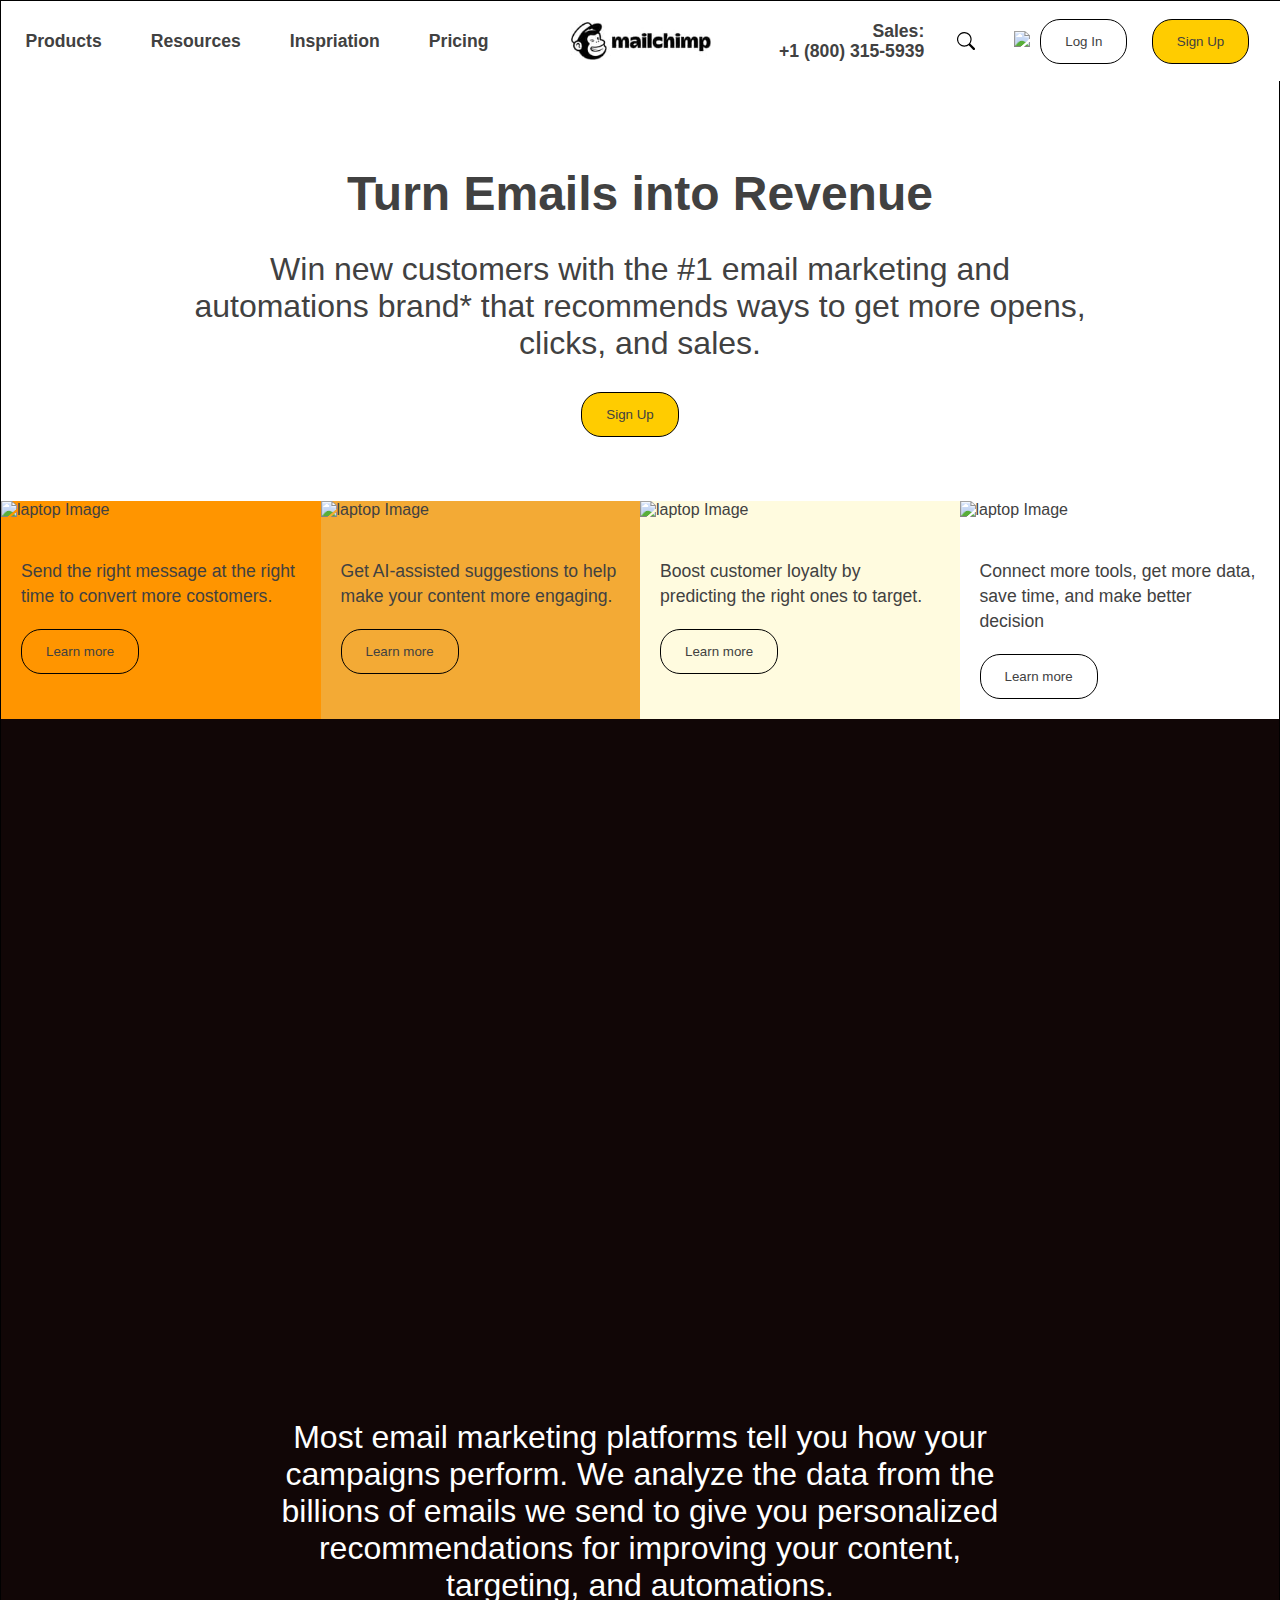
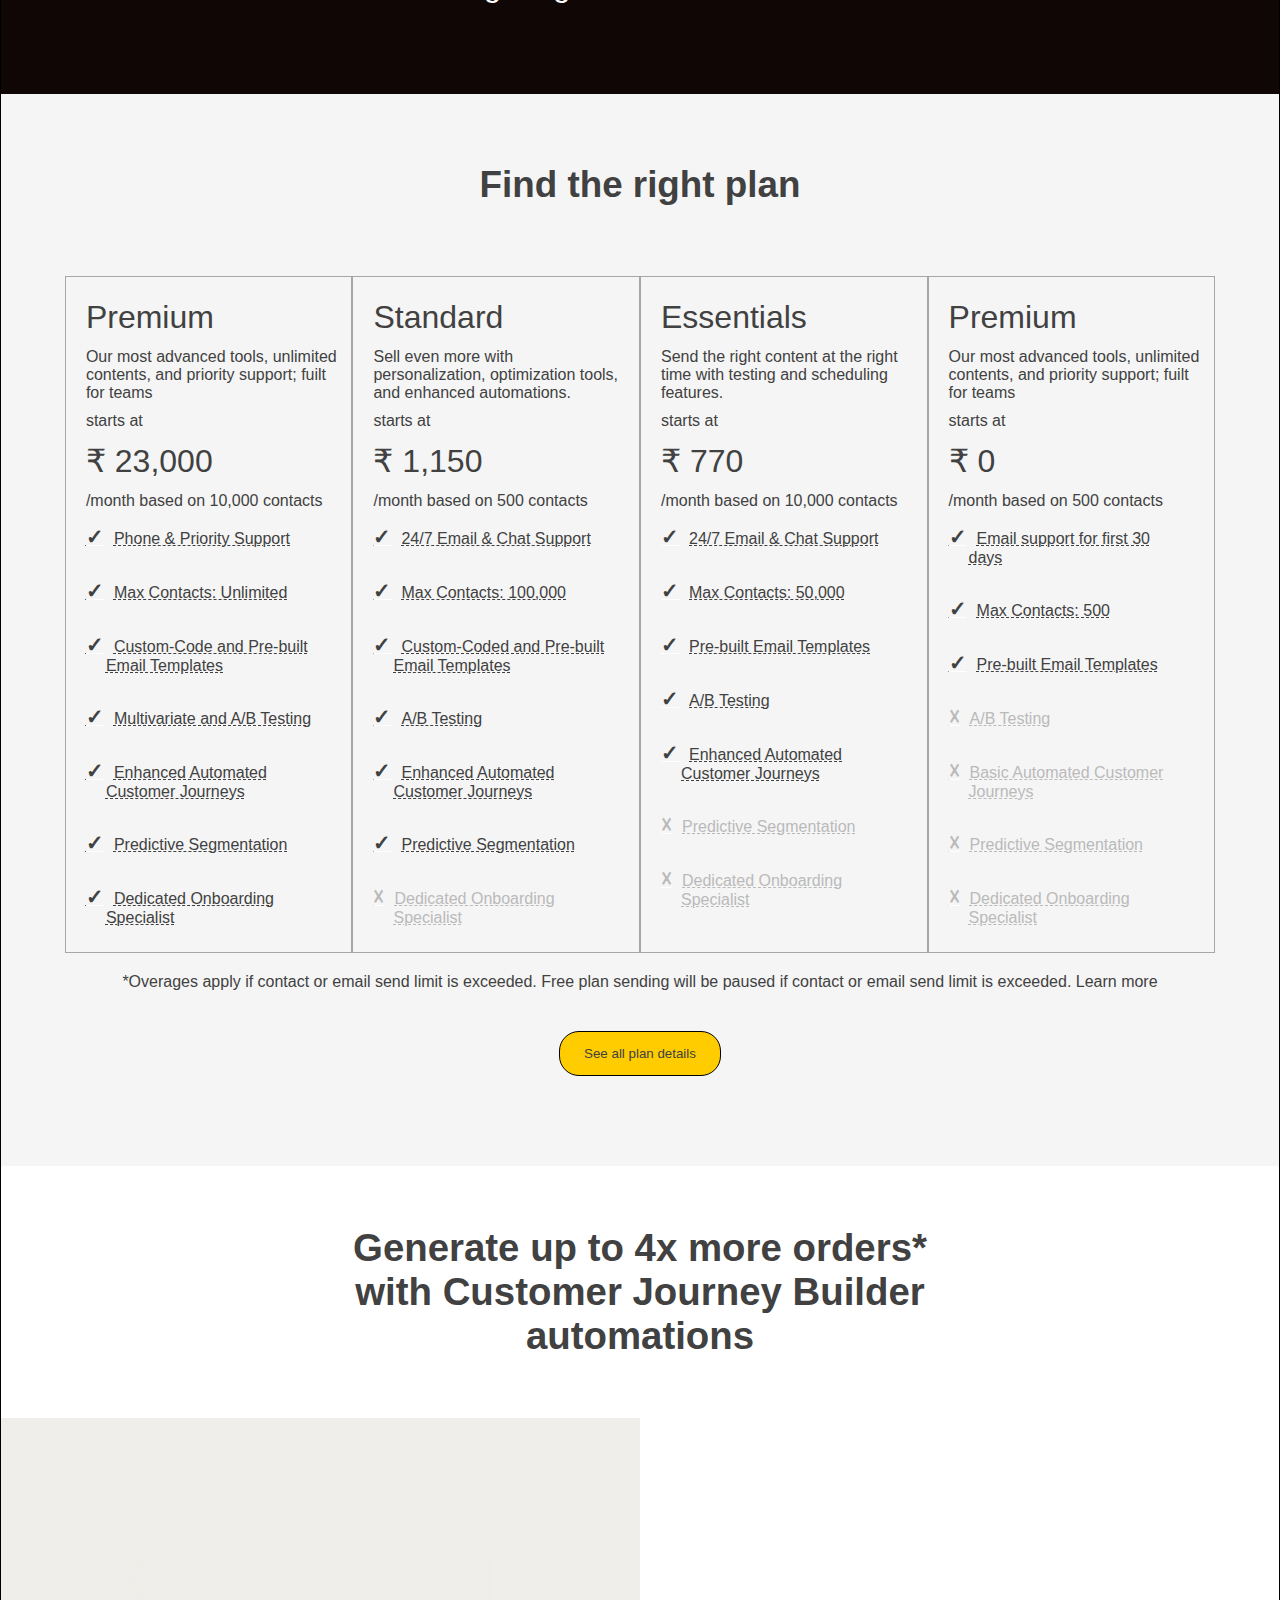
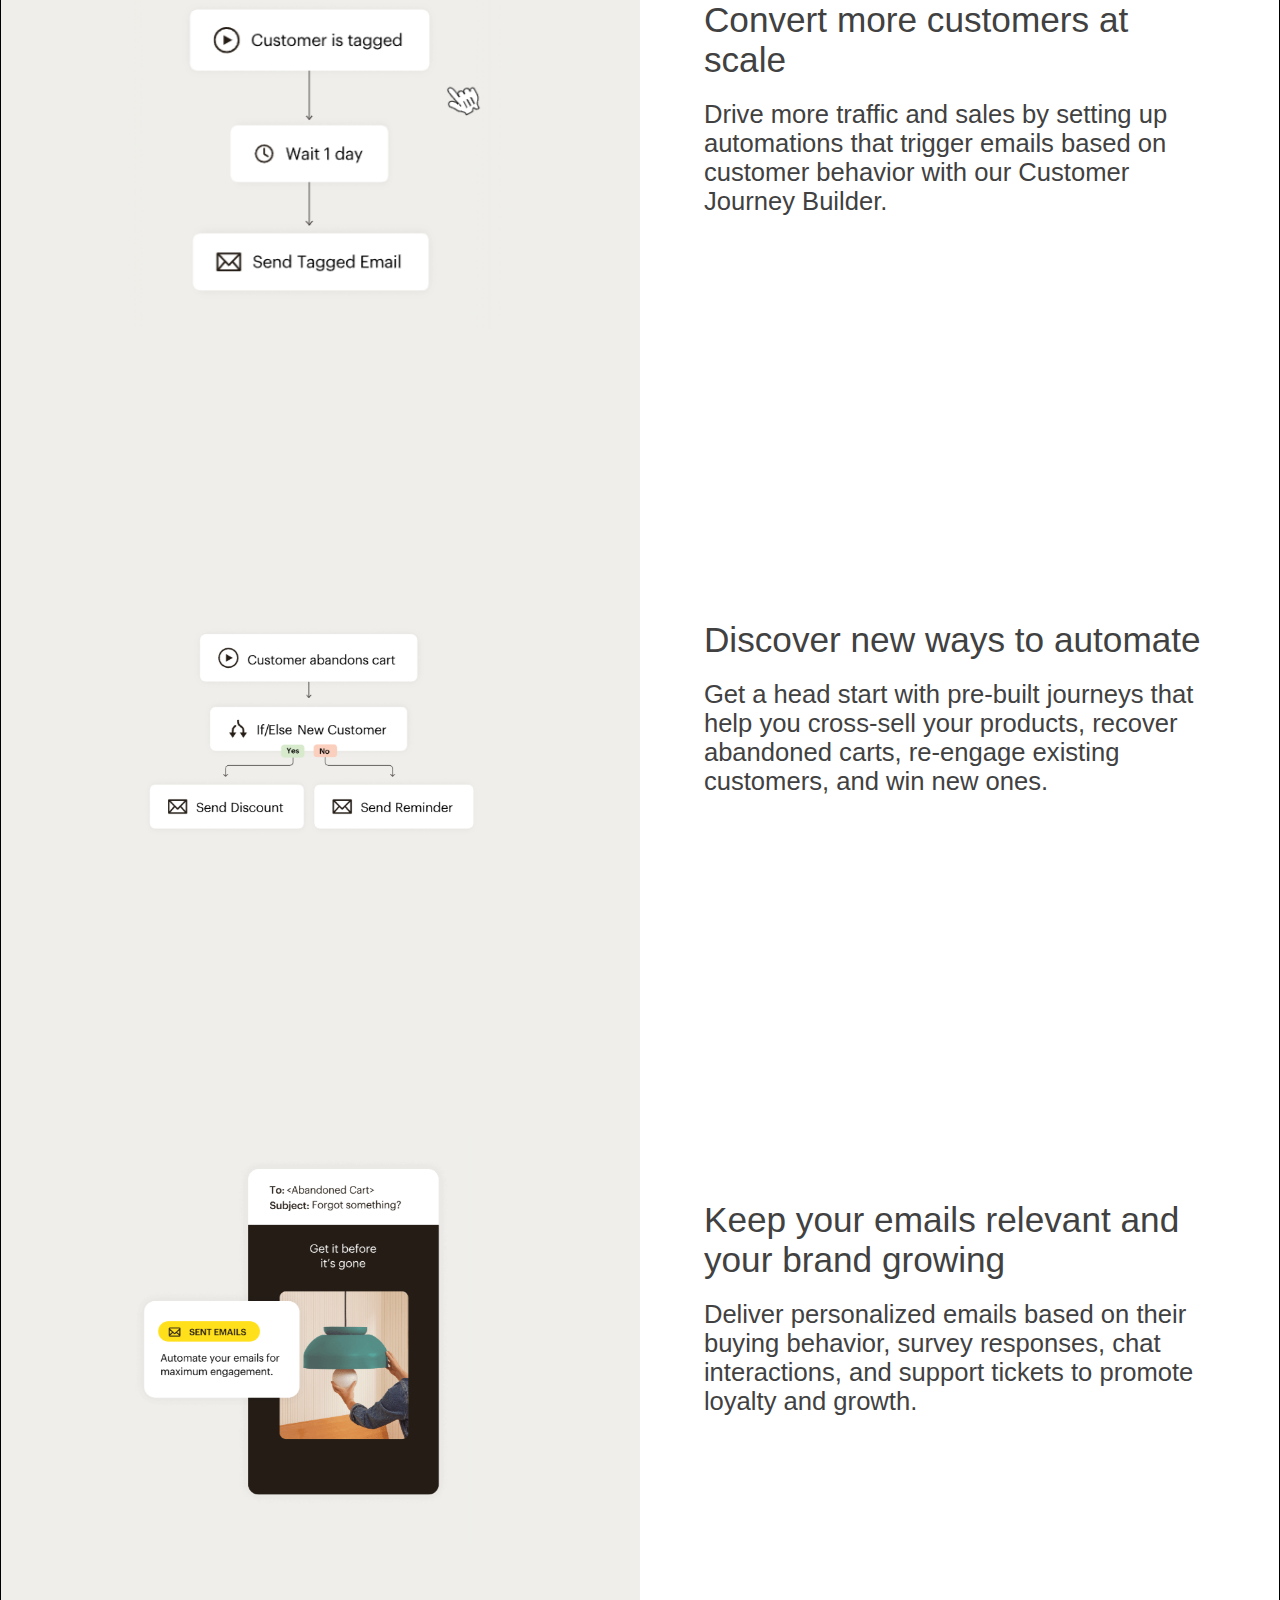
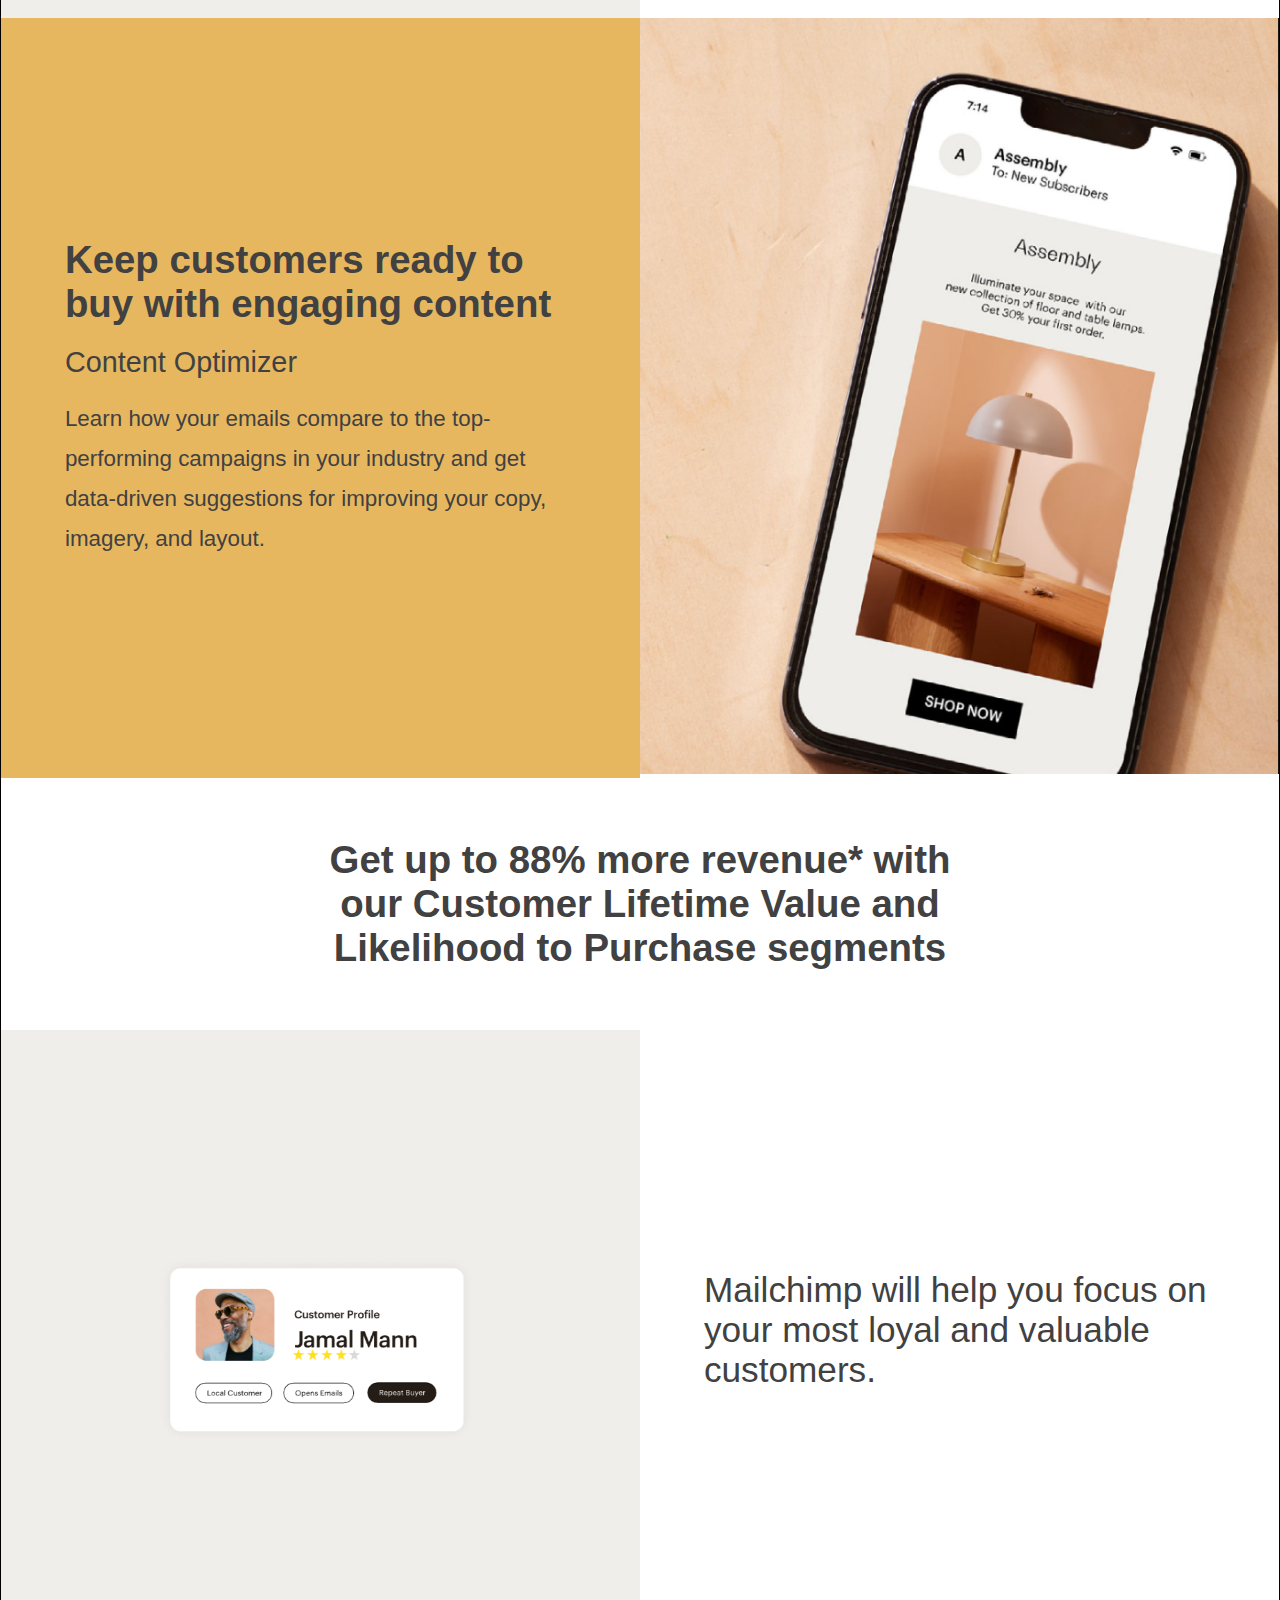
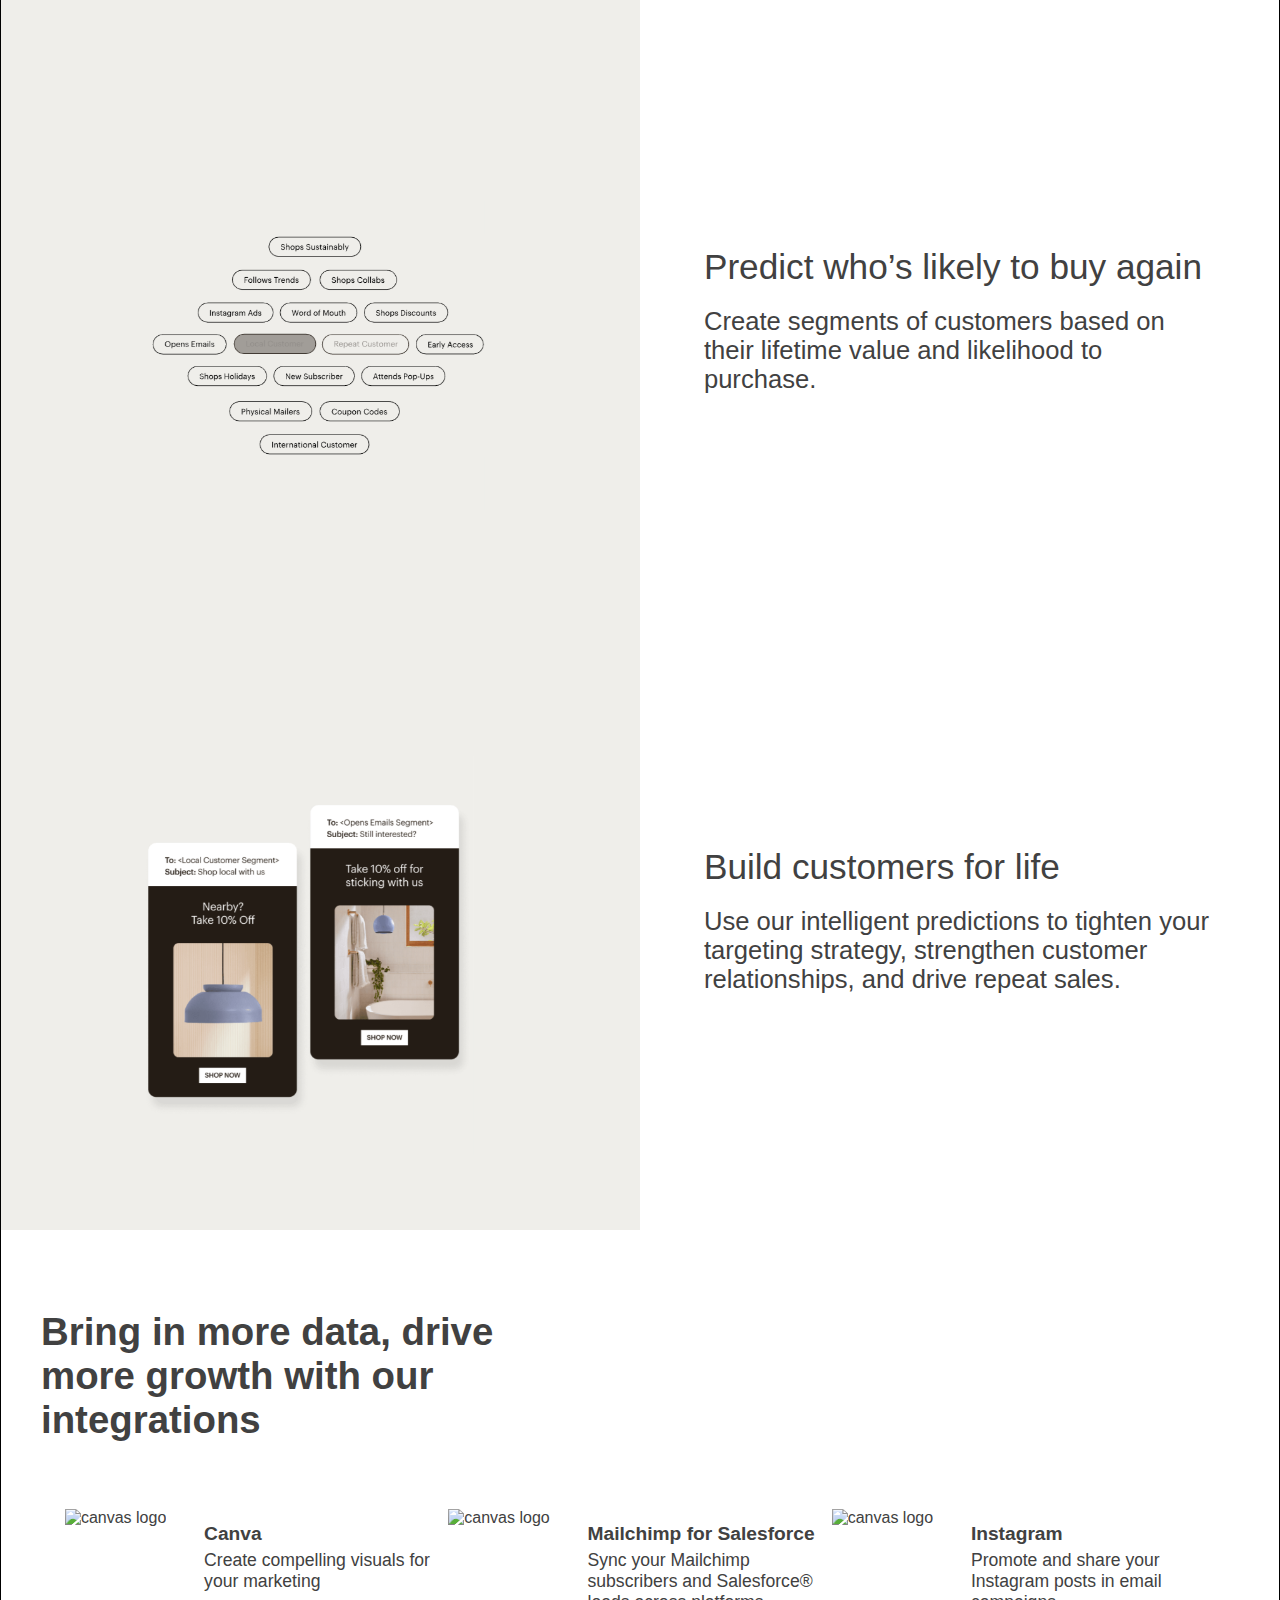
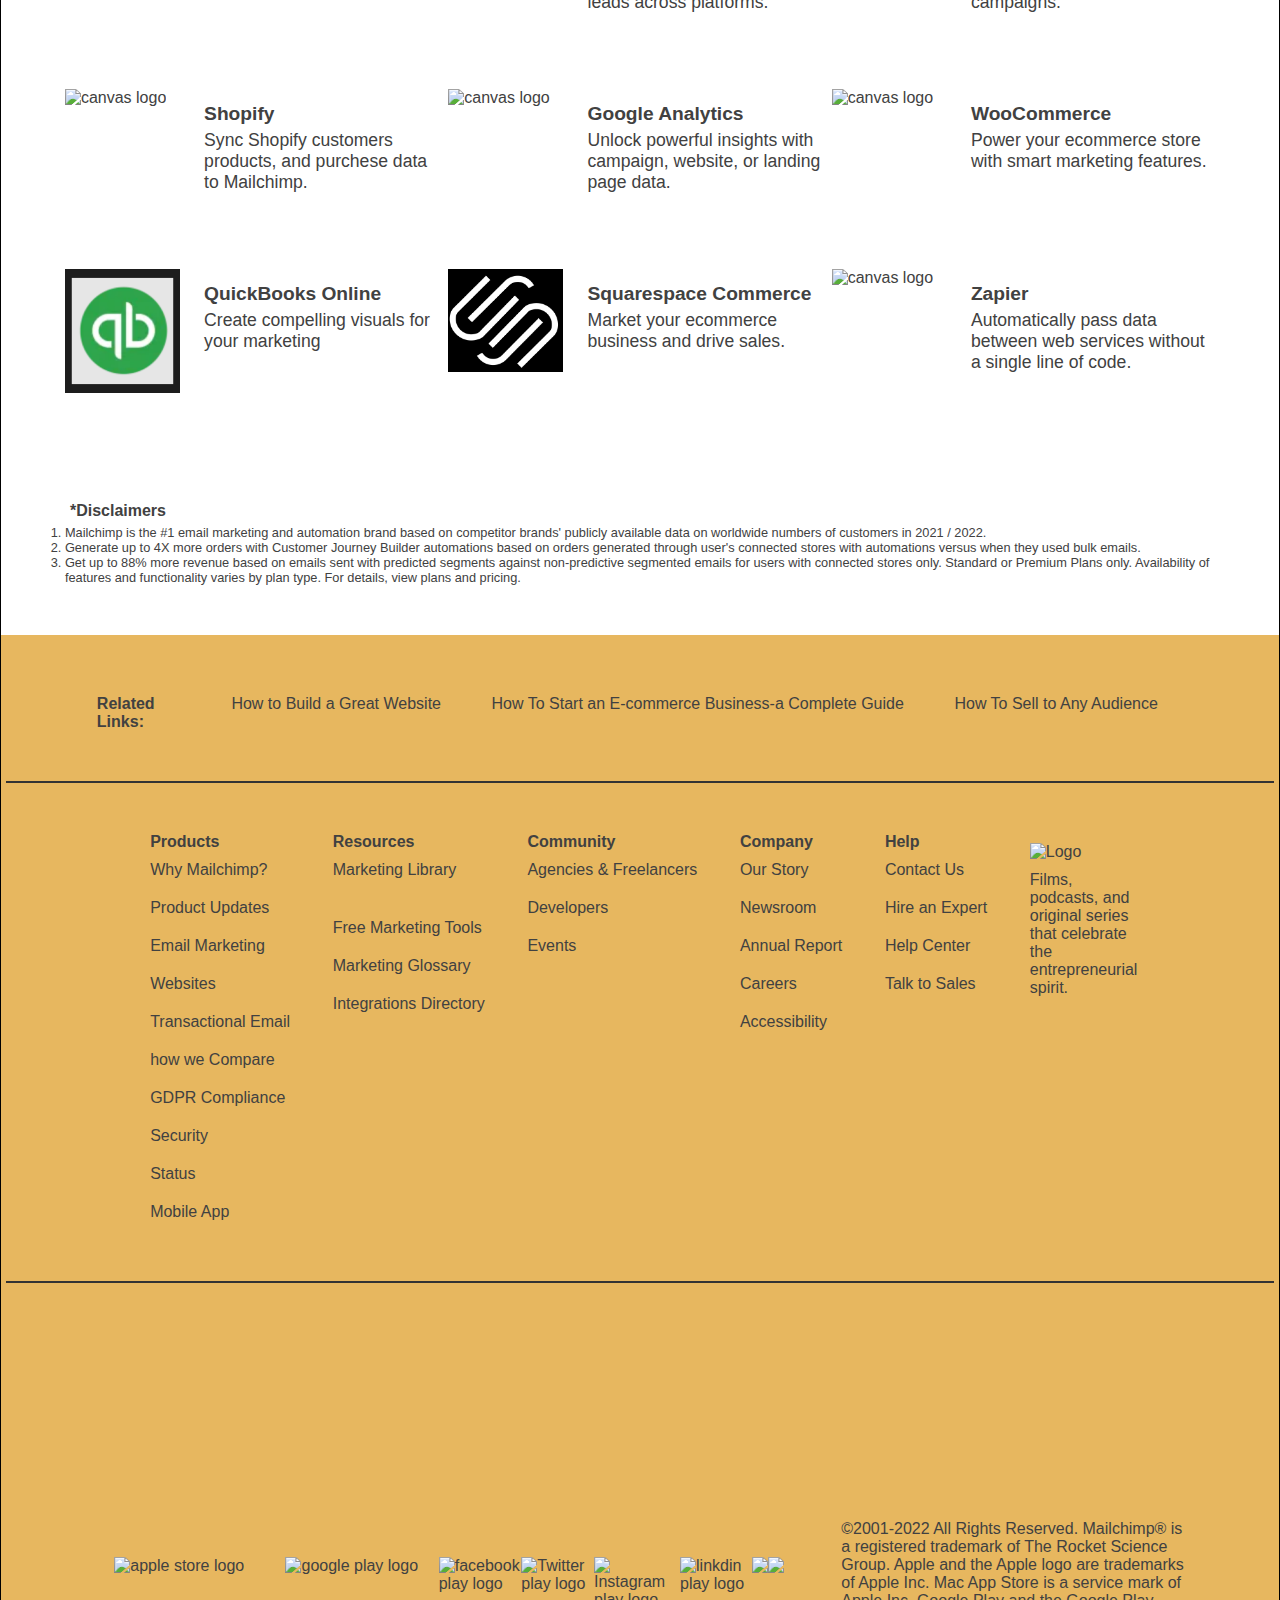
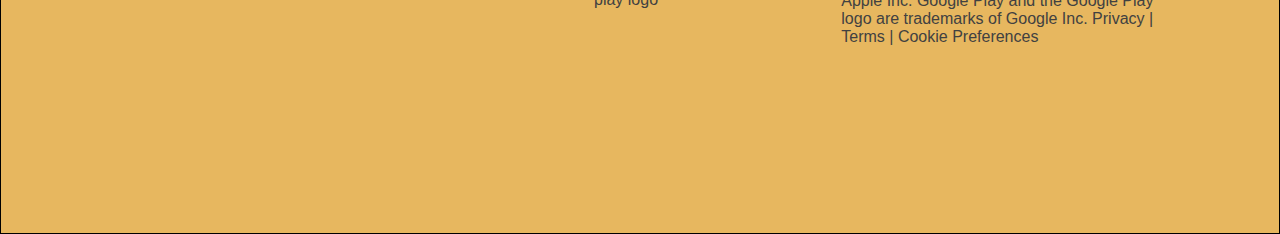
==== commit 592f7d2d: "day-4commit" ====
--- a/index.html
+++ b/index.html
@@ -4,12 +4,13 @@
 <head>
     <meta charset="UTF-8">
     <meta http-equiv="X-UA-Compatible" content="IE=edge">
-    <meta name="viewport" content="width=\, initial-scale=1.0">
+    <meta name="viewport" content="width=device-width, initial-scale=1.0">
     <title>Document</title>
     <link rel="stylesheet" href="styles/index.css">
     <link rel="stylesheet" href="styles/navbar.css">
     <link rel="stylesheet" href="styles/footer.css">
     <link rel="preconnect" href="https://fonts.googleapis.com">
+    <script src='index.js' defer></script>
     <link rel="preconnect" href="https://fonts.gstatic.com" crossorigin>
     <link href="https://fonts.googleapis.com/css2?family=Inter:wght@500&display=swap" rel="stylesheet">
 </head>
@@ -318,321 +319,326 @@
                                             <p class="nav_sublink"> Social Media </p>
                                         </a>
                                         <a id="nav_suhref=" ">
-                                        </ class="nav_sublink "p><p> 
+                                    </ class="nav_sublink "p><p> 
+                                </a>
+                                <hr>
+                                <a href="# " class="nav_dropdown_card_nd_content ">
+                                    <img src="https://eep.io/images/yzco4xsimv0y/2E5labkUazprAZHQPKMN0r/8958282aed51240f71351d1a6918963e/Demand-Gen-Time-Savers-Article-Hero.jpg?w=1520&fm=webp&q=70 " alt="image and its details ">
+                                    <h4>E-commerce Automations: Time-Saving Techniques for E-commerce</h4>
+                                    <p>See how Mailchimp’s e-commerce automations can save you time and help you convert more first-time buyers into repeat customers.</p>
+                                </a>
+                                <hr>
+                                <p class="dull ">BUSINESS STAGES</p>
+                                <a href=" " class="hd_pra ">
+                                    <p class="nav_sublink ">Prep & Start</p>
+                                    <p>Learn to write a business plan, build a brand, and trun your ambition into a successful business.</p>
+                                </a>
+                                <a href=" " class="hd_pra ">
+                                    <p class="nav_sublink ">Manage & Run</p>
+                                    <p>Off and running? Find tips to help you lead, manage, and make your business even better.</p>
+                                </a>
+                                <a href=" " class="hd_pra ">
+                                    <p class="nav_sublink ">Grow & Scale</p>
+                                    <p>Whether you want to grow your team, your following, or your sales, we've got ideas.</p>
+                                </a>
+                            </div>
+                            <h2 class="static ">
+                                See Overview
+                            </h2>
+                        </div>
+                    </div>
+                    <hr>
+                    <P class='dull'>COMMUNITY  </P>
+                    <div class="drop_right d_rght1 ">
+                        <a href=" " class='arrow_link'>
+
+                            <p class="nav_sublink ">For Freelances & Agencies</p>
+                            <div class="arrow "> &#8250</div>
+                        </a>
+                        <div class="dropright_content ">
+                            <!-- dropleftcontent here -->
+                            <div class="dropright_content_inner ">
+
+                                <div class="img_nd_content ">
+                                    <img src="/images/logo.jpg " alt="Logo ">
+                                    <p>Join our community for freelancers and agencies to unlock tools for managing clients and perks to grow your business.</p>
+                                </div>
+                                <hr>
+                                <a href=" " class="hd_pra ">
+                                    <p class="nav_sublink ">Features for helping clients</p>
+                                    <p>Get access to tools in your Mailchimp account designed just for freelancers and agencies like you.</p>
+                                </a>
+                                <a href=" " class="hd_pra ">
+                                    <p class="nav_sublink ">A guided path to partnership</p>
+                                    <p>See all the perks you can unlock as you grow toward becoming a Mailchimp partner.</p>
+                                </a>
+                                <a href=" " class="hd_pra ">
+                                    <p class="nav_sublink ">Get inspired by your peers</p>
+                                    <p>Catch up on tips and marketing wisdom from freelancers and agencies around the world.</p>
+                                </a>
+                               
+                            </div>
+                        </div>
+                    </div>
+                    <div class="drop_right d_rght1 ">
+                        <a href=" " class='arrow_link'>
+                            <p class="nav_sublink ">For Developers</p>
+                            <div class="arrow "> &#8250</div>
+                        </a>
+                        <div class="dropright_content ">
+                            <!-- dropleftcontent here -->
+                            <div class="dropright_content_inner ">
+                                <div class="img_nd_content ">
+                                    <a href="# " class="img_nd_content_img ">
+                                        <img src="/images/logo.jpg " alt="Logo ">
                                     </a>
-                                    <hr>
-                                    <a href="# " class="nav_dropdown_card_nd_content ">
-                                        <img src="https://eep.io/images/yzco4xsimv0y/2E5labkUazprAZHQPKMN0r/8958282aed51240f71351d1a6918963e/Demand-Gen-Time-Savers-Article-Hero.jpg?w=1520&fm=webp&q=70 " alt="image and its details ">
-                                        <h4>E-commerce Automations: Time-Saving Techniques for E-commerce</h4>
-                                        <p>See how Mailchimp’s e-commerce automations can save you time and help you convert more first-time buyers into repeat customers.</p>
-                                    </a>
-                                    <hr>
-                                    <p class="dull ">BUSINESS STAGES</p>
-                                    <a href=" " class="hd_pra ">
-                                        <p class="nav_sublink ">Prep & Start</p>
-                                        <p>Learn to write a business plan, build a brand, and trun your ambition into a successful business.</p>
-                                    </a>
-                                    <a href=" " class="hd_pra ">
-                                        <p class="nav_sublink ">Manage & Run</p>
-                                        <p>Off and running? Find tips to help you lead, manage, and make your business even better.</p>
-                                    </a>
-                                    <a href=" " class="hd_pra ">
-                                        <p class="nav_sublink ">Grow & Scale</p>
-                                        <p>Whether you want to grow your team, your following, or your sales, we've got ideas.</p>
-                                    </a>
-                                </div>
-                                <h2 class="static ">
-                                    See Overview
-                                </h2>
-                            </div>
-                        </div>
-                        <hr>
-                        <P class='dull'>COMMUNITY  </P>
-                        <div class="drop_right d_rght1 ">
-                            <a href=" " class='arrow_link'>
-
-                                <p class="nav_sublink ">For Freelances & Agencies</p>
-                                <div class="arrow "> &#8250</div>
-                            </a>
-                            <div class="dropright_content ">
-                                <!-- dropleftcontent here -->
-                                <div class="dropright_content_inner ">
-
-                                    <div class="img_nd_content ">
-                                        <img src="/images/logo.jpg " alt="Logo ">
-                                        <p>Join our community for freelancers and agencies to unlock tools for managing clients and perks to grow your business.</p>
-                                    </div>
-                                    <hr>
-                                    <a href=" " class="hd_pra ">
-                                        <p class="nav_sublink ">Features for helping clients</p>
-                                        <p>Get access to tools in your Mailchimp account designed just for freelancers and agencies like you.</p>
-                                    </a>
-                                    <a href=" " class="hd_pra ">
-                                        <p class="nav_sublink ">A guided path to partnership</p>
-                                        <p>See all the perks you can unlock as you grow toward becoming a Mailchimp partner.</p>
-                                    </a>
-                                    <a href=" " class="hd_pra ">
-                                        <p class="nav_sublink ">Get inspired by your peers</p>
-                                        <p>Catch up on tips and marketing wisdom from freelancers and agencies around the world.</p>
-                                    </a>
-                                   
-                                </div>
-                            </div>
-                        </div>
-                        <div class="drop_right d_rght1 ">
-                            <a href=" " class='arrow_link'>
-                                <p class="nav_sublink ">For Developers</p>
-                                <div class="arrow "> &#8250</div>
-                            </a>
-                            <div class="dropright_content ">
-                                <!-- dropleftcontent here -->
-                                <div class="dropright_content_inner ">
-                                    <div class="img_nd_content ">
-                                        <a href="# " class="img_nd_content_img ">
-                                            <img src="/images/logo.jpg " alt="Logo ">
-                                        </a>
-                                        <p>Our APIs maek it easy to bring data from your app info Mailchimp, so you can manage your audience, trigger event-based emails, and more.</p>
-                                    </div>
-                                    <hr>
-                                    <a href=" " class="hd_pra ">
-                                        <p class="nav_sublink ">Marketing API</p>
-                                        <p>Use custom data from your app to power timely, relevant marketing campaigns.</p>
-                                    </a>
-                                    <a href=" " class="hd_pra ">
-                                        <p class="nav_sublink ">Transactional API</p>
-                                        <p>Send targeted and event-driven emails and handle and parse inbound email from your users.</p>
-                                    </a>
-                                    <a href=" " class="hd_pra ">
-                                        <p class="nav_sublink ">Release Notes</p>
-                                        <p>The latest updates to our APIs and developer tools.</p>
-                                    </a>
-                                    <a href=" " class="hd_pra ">
-                                        <p class="nav_sublink ">Transactional Email</p>
-                                        <p>Deliver targeted, event-driven messages at scale using our Transactional API or SMTP integrati</p>
-                                    </a>
-                                   
-                                </div>
-                            </div>
-                        </div>
-                        <p class="nav_sublink ">Hire A Trusted Partner</p>
-                        <hr>
-                        <p class="nav_sublink ">Talk to Sales: +20 39804590234 </p>
-                        <div class="dropdwn_btm ">
-                            <h4>App Integrations</h4>
-                            <p>Connect your digital tools so you can do more with your marketing.</p>
-                            <a href=" ">See all integratioons </a>
-                        </div>
-                    </div>
-                    <div class="dorpdown_content_right "></div>
-                </div>
-            </div>
-
-            <div class="dropdown ">
-                <div class="nav_list " id="insp ">Inspriation</div>
-                <div class="dorpdown_content ">
-                    <!-- dorpdown content will be displayed here -->
-                    <div class="dorpdown_content_inner ">
-                        <a href="index.html " class="impression_logo ">
-                            <img src="/images/logo.jpg " alt="Logo full ">
+                                    <p>Our APIs maek it easy to bring data from your app info Mailchimp, so you can manage your audience, trigger event-based emails, and more.</p>
+                                </div>
+                                <hr>
+                                <a href=" " class="hd_pra ">
+                                    <p class="nav_sublink ">Marketing API</p>
+                                    <p>Use custom data from your app to power timely, relevant marketing campaigns.</p>
+                                </a>
+                                <a href=" " class="hd_pra ">
+                                    <p class="nav_sublink ">Transactional API</p>
+                                    <p>Send targeted and event-driven emails and handle and parse inbound email from your users.</p>
+                                </a>
+                                <a href=" " class="hd_pra ">
+                                    <p class="nav_sublink ">Release Notes</p>
+                                    <p>The latest updates to our APIs and developer tools.</p>
+                                </a>
+                                <a href=" " class="hd_pra ">
+                                    <p class="nav_sublink ">Transactional Email</p>
+                                    <p>Deliver targeted, event-driven messages at scale using our Transactional API or SMTP integrati</p>
+                                </a>
+                               
+                            </div>
+                        </div>
+                    </div>
+                    <p class="nav_sublink ">Hire A Trusted Partner</p>
+                    <hr>
+                    <p class="nav_sublink ">Talk to Sales: +20 39804590234 </p>
+                    <div class="dropdwn_btm ">
+                        <h4>App Integrations</h4>
+                        <p>Connect your digital tools so you can do more with your marketing.</p>
+                        <a href=" ">See all integratioons </a>
+                    </div>
+                </div>
+                <div class="dorpdown_content_right "></div>
+            </div>
+        </div>
+
+        <div class="dropdown ">
+            <div class="nav_list " id="insp ">Inspriation</div>
+            <div class="dorpdown_content ">
+                <!-- dorpdown content will be displayed here -->
+                <div class="dorpdown_content_inner ">
+                    <a href="https://mailchimp.com/presents/ " target="_blank " class="impression_logo ">
+                        <img src="/images/logo.jpg " alt="Logo full ">
+                    </a>
+                    <div class="drop_right ">
+                        <a href=" " class='arrow_link '>
+                            <p class="nav_sublink ">Podcasts </p>
+                            <div class="arrow "> &#8250</div>
                         </a>
-                        <div class="drop_right ">
-                            <a href=" " class='arrow_link '>
-                                <p class="nav_sublink ">Podcasts </p>
-                                <div class="arrow "> &#8250</div>
-                            </a>
-                            <div class="dropright_content ">
-                                <!-- dropleftcontent here -->
-                                <div class="dropright_content_inner ">
-
-                                    <p>A collection of original content that celebrates the entrepreneurial spirit.</p>
-                                    <hr>
-                                    <p class="dull ">PODCASTS</p>
-
-                                    <div class="nav_dropdown_card_nd_content ">
-                                        <img src=" " alt="image and its details ">
-                                        <h4 class="nav_dropdown_card_heading ">New podcast from Björk</h4>
-                                        <p>In Sonic Symbolism, hear Björk and her collaborators discuss the making of her last 9 albums.</p>
-                                    </div>
-                                    <div class="nav_dropdown_card_nd_content ">
-                                        <img src=" " alt="image and its details ">
-                                        <h4 class="nav_dropdown_card_heading ">New Podcast: Listening</h4>
-                                        <p>Explore the minds of 10 musicians as they use their surroundings to make sense of the world</p>
-                                    </div>
-                                </div>
-                                <h2 class="static ">
-                                    Listen 
-                                </h2>
-                            </div>
-                        </div>
-                        <div class="drop_right d_rght1 ">
-                            <a href=" " class='arrow_link '>
-                                <p class="nav_sublink ">Seires </p>
-                                <div class="arrow "> &#8250</div>
-                            </a>
-                            <div class="dropright_content ">
-                                <!-- dropleftcontent here -->
-                                <div class="dropright_content_inner ">
-
-                                    <p>A collection of original content that celebrates the entrepreneurial spirit.</p>
-                                    <hr>
-                                    <p class="dull ">ORIGINAL SERIES</p>
-
-                                    <div class="nav_dropdown_card_nd_content ">
-                                        <img src=" " alt="SWITCHING Off image ">
-                                        <h4 class="nav_dropdown_card_heading ">Switching Off</h4>
-                                        <p>Family comes first, especially this time of year.</p>
-                                    </div>
-                                    <div class="nav_dropdown_card_nd_content ">
-                                        <img src=" " alt=" A family business image ">
-                                        <h4 class="nav_dropdown_card_heading ">A Family Business</h4>
-                                        <p>Kick start the holidays with this Second Act episode chock full of food, family, and tradition.</p>
-                                    </div>
-                                </div>
-                                <h2 class="static ">
-                                   Watch
-                                </h2>
-                            </div>
-                        </div>
-                        <div class="drop_right d_rght1 ">
-                            <a href=" " class='arrow_link '>
-                                <p class="nav_sublink ">Films </p>
-                                <div class="arrow "> &#8250</div>
-                            </a>
-                            <div class="dropright_content ">
-                                <!-- dropleftcontent here -->
-                                <div class="dropright_content_inner ">
-
-                                    <p>A collection of original content that celebrates the entrepreneurial spirit.</p>
-                                    <hr>
-                                    <p class="dull ">FILMS</p>
-
-                                    <div class="nav_dropdown_card_nd_content ">
-                                        <img src=" " alt="SWITCHING Off image ">
-                                        <h4 class="nav_dropdown_card_heading ">Switching Off</h4>
-                                        <p>Family comes first, especially this time of year.</p>
-                                    </div>
-                                    <div class="nav_dropdown_card_nd_content ">
-                                        <img src=" " alt=" A family business image ">
-                                        <h4 class="nav_dropdown_card_heading ">A Family Business</h4>
-                                        <p>Kick start the holidays with this Second Act episode chock full of food, family, and tradition.</p>
-                                    </div>
-                                </div>
-                                <h2 class="static ">
-                                    Watch
-                                </h2>
-                            </div>
-                        </div>
-                        <hr>
-                        <img src=" " alt="Images and logos ">
-                        <div class="drop_right d_rght1 ">
-                            <a href=" " class='arrow_link '>
-                                <p class="nav_sublink ">Expert Insights </p>
-                                <div class="arrow "> &#8250</div>
-                            </a>
-                            <div class="dropright_content ">
-                                <!-- dropleftcontent here -->
-                                <div class="dropright_content_inner ">
-
-                                    <p>A collection of original content that celebrates the entrepreneurial spirit.</p>
-                                    <hr>
-                                    <p class="dull ">WORKSHOP</p>
-
-                                    <div class="nav_dropdown_card_nd_content ">
-                                        <img src=" " alt="SWITCHING Off image ">
-                                        <h4 class="nav_dropdown_card_heading ">Switching Off</h4>
-                                        <p>Family comes first, especially this time of year.</p>
-                                    </div>
-                                    <div class="nav_dropdown_card_nd_content ">
-                                        <img src=" " alt=" A family business image ">
-                                        <h4 class="nav_dropdown_card_heading ">A Family Business</h4>
-                                        <p>Kick start the holidays with this Second Act episode chock full of food, family, and tradition.</p>
-                                    </div>
-                                </div>
-                                <h2 class="static ">
-                                    All Articles
-                                </h2>
-                            </div>
-                        </div>
-                        <div class="drop_right d_rght1 ">
-                            <a href=" " class='arrow_link '>
-                                <p class="nav_sublink ">Industry Trends </p>
-                                <div class="arrow "> &#8250</div>
-                            </a>
-                            <div class="dropright_content ">
-                                <!-- dropleftcontent here -->
-                                <div class="dropright_content_inner ">
-
-                                    <p>A collection of original content that celebrates the entrepreneurial spirit.</p>
-                                    <hr>
-                                    <p class="dull ">BRIEFINGS</p>
-
-                                    <div class="nav_dropdown_card_nd_content ">
-                                        <img src=" " alt="SWITCHING Off image ">
-                                        <h4 class="nav_dropdown_card_heading ">Switching Off</h4>
-                                        <p>Family comes first, especially this time of year.</p>
-                                    </div>
-                                    <div class="nav_dropdown_card_nd_content ">
-                                        <img src=" " alt=" A family business image ">
-                                        <h4 class="nav_dropdown_card_heading ">A Family Business</h4>
-                                        <p>Kick start the holidays with this Second Act episode chock full of food, family, and tradition.</p>
-                                    </div>
-                                </div>
-                                <h2 class="static ">
-                                    All articles
-                                </h2>
-                            </div>
-                        </div>
-                        <div class="drop_right d_rght1 ">
-                            <a href=" " class='arrow_link '>
-                                <p class="nav_sublink ">Smart Living </p>
-                                <div class="arrow "> &#8250</div>
-                            </a>
-                            <div class="dropright_content ">
-                                <!-- dropleftcontent here -->
-                                <div class="dropright_content_inner ">
-
-                                    <p>A collection of original content that celebrates the entrepreneurial spirit.</p>
-                                    <hr>
-                                    <p class="dull ">LIFE</p>
-
-                                    <div class="nav_dropdown_card_nd_content ">
-                                        <img src=" " alt="SWITCHING Off image ">
-                                        <h4 class="nav_dropdown_card_heading ">Switching Off</h4>
-                                        <p>Family comes first, especially this time of year.</p>
-                                    </div>
-                                    <div class="nav_dropdown_card_nd_content ">
-                                        <img src=" " alt=" A family business image ">
-                                        <h4 class="nav_dropdown_card_heading ">A Family Business</h4>
-                                        <p>Kick start the holidays with this Second Act episode chock full of food, family, and tradition.</p>
-                                    </div>
-                                </div>
-                                <h2 class="static ">
-                                    See Overview
-                                </h2>
-                            </div>
-                        </div>
-                        <hr>
-                        <p class="nav_sublink ">Talk to Sales:+91 302948023984 </p>
-                    </div>
-                    <div class="dorpdown_content_right "></div>
-                </div>
-            </div>
-            <a class="nav_list " id="prc ">Pricing</a>
+                        <div class="dropright_content ">
+                            <!-- dropleftcontent here -->
+                            <div class="dropright_content_inner ">
+
+                                <p>A collection of original content that celebrates the entrepreneurial spirit.</p>
+                                <hr>
+                                <p class="dull ">PODCASTS</p>
+
+                                <a href="https://mailchimp.com/presents/podcast/sonic-symbolism/ " class="nav_dropdown_card_nd_content ">
+                                    <img src="images/podcast.png " alt="image and its details ">
+                                    <h4 class="nav_dropdown_card_heading ">New podcast from Björk</h4>
+                                    <p>In Sonic Symbolism, hear Björk and her collaborators discuss the making of her last 9 albums.</p>
+                                </a>
+                                <div class="nav_dropdown_card_nd_content ">
+                                    <img src="images/podcast2.png " alt="image and its details ">
+                                    <h4 class="nav_dropdown_card_heading ">New Podcast: Listening</h4>
+                                    <p>Explore the minds of 10 musicians as they use their surroundings to make sense of the world</p>
+                                </div>
+                            </div>
+                            <h2 class="static ">
+                                Listen 
+                            </h2>
+                        </div>
+                    </div>
+                    <div class="drop_right d_rght1 ">
+                        <a href=" " class='arrow_link '>
+                            <p class="nav_sublink ">Seires </p>
+                            <div class="arrow "> &#8250</div>
+                        </a>
+                        <div class="dropright_content ">
+                            <!-- dropleftcontent here -->
+                            <div class="dropright_content_inner ">
+
+                                <p>A collection of original content that celebrates the entrepreneurial spirit.</p>
+                                <hr>
+                                <p class="dull ">ORIGINAL SERIES</p>
+
+                                <div class="nav_dropdown_card_nd_content ">
+                                    <img src="images/swtich.png " alt="SWITCHING Off image ">
+                                    <h4 class="nav_dropdown_card_heading ">Switching Off</h4>
+                                    <p>Family comes first, especially this time of year.</p>
+                                </div>
+                                <div class="nav_dropdown_card_nd_content ">
+                                    <img src="images/famBs.png " alt=" A family business image ">
+                                    <h4 class="nav_dropdown_card_heading ">A Family Business</h4>
+                                    <p>Kick start the holidays with this Second Act episode chock full of food, family, and tradition.</p>
+                                </div>
+                            </div>
+                            <h2 class="static ">
+                               Watch
+                            </h2>
+                        </div>
+                    </div>
+                    <div class="drop_right d_rght1 ">
+                        <a href=" " class='arrow_link '>
+                            <p class="nav_sublink ">Films </p>
+                            <div class="arrow "> &#8250</div>
+                        </a>
+                        <div class="dropright_content ">
+                            <!-- dropleftcontent here -->
+                            <div class="dropright_content_inner ">
+
+                                <p>A collection of original content that celebrates the entrepreneurial spirit.</p>
+                                <hr>
+                                <p class="dull ">FILMS</p>
+
+                                <a href=" " class="nav_dropdown_card_nd_content ">
+                                    <img src="/images/crown.png " alt="SWITCHING Off image ">
+                                    <h4 class="nav_dropdown_card_heading ">Crown Candy</h4>
+                                    <p>This 100-year-old candy store in St. Louis is rich in history-and chocolate.</p>
+                                </a>
+                                <a href=" " class="nav_dropdown_card_nd_content ">
+                                    <img src="/images/noodle.png " alt=" A family business image ">
+                                    <h4 class="nav_dropdown_card_heading ">Welcome to Noodle School</h4>
+                                    <p>Students come here to learn from the best and get their shot at a billion-dollor industry</p>
+                                </a>
+                            </div>
+                            <h2 class="static ">
+                                Watch
+                            </h2>
+                        </div>
+                    </div>
+                    <hr>
+                    <a href="https://mailchimp.com/courier/ " target="_blank ">
+                        <img src="https://eep.io/images/yzco4xsimv0y/6dAj3Qwts7baFYveSjoNtu/d2f0f010176f132356c978fa96073835/Courier.svg?w=520&fm=webp&q=80 " alt="Images and logos ">
+                    </a>
+                    <div class="drop_right d_rght1 ">
+                        <a href=" " class='arrow_link '>
+                            <p class="nav_sublink ">Expert Insights </p>
+                            <div class="arrow "> &#8250</div>
+                        </a>
+                        <div class="dropright_content ">
+                            <!-- dropleftcontent here -->
+                            <div class="dropright_content_inner ">
+
+                                <p>A collection of original content that celebrates the entrepreneurial spirit.</p>
+                                <hr>
+                                <p class="dull ">WORKSHOP</p>
+
+                                <div class="nav_dropdown_card_nd_content ">
+                                    <img src="images/social.png " alt="SWITCHING Off image ">
+                                    <h4 class="nav_dropdown_card_heading ">How to win customers without social media</h4>
+                                    <p>As social media ads become less effective, how esle should you go about acquiring new customers?</p>
+                                </div>
+                                <a href=" " class="nav_dropdown_card_nd_content ">
+                                    <img src="images/tshirt.png " alt=" A family business image ">
+                                    <h4 class="nav_dropdown_card_heading ">the $10 million T-Shirt</h4>
+                                    <p>how did a 'Black Founders Matter' T-shirt design transform into a venture capital firm? According to founder Marceau Michel, it was almost completely by accident.</p>
+                                </a>
+                            </div>
+                            <h2 class="static ">
+                                All Articles
+                            </h2>
+                        </div>
+                    </div>
+                    <div class="drop_right d_rght1 ">
+                        <a href=" " class='arrow_link '>
+                            <p class="nav_sublink ">Industry Trends </p>
+                            <div class="arrow "> &#8250</div>
+                        </a>
+                        <div class="dropright_content ">
+                            <!-- dropleftcontent here -->
+                            <div class="dropright_content_inner ">
+
+                                <p>A collection of original content that celebrates the entrepreneurial spirit.</p>
+                                <hr>
+                                <p class="dull ">BRIEFINGS</p>
+
+                                <a href=" " class="nav_dropdown_card_nd_content ">
+                                    <img src="images/righttime.png " alt="SWITCHING Off image ">
+                                    <h4 class="nav_dropdown_card_heading ">Stepping away at the right time</h4>
+                                    <p>For Orange Bus founders Julian Leighton and Mike Parker, leaving the business was always the plan</p>
+                                </a>
+                                <a href="# " class="nav_dropdown_card_nd_content ">
+                                    <img src="images/inname.png " alt=" A family business image ">
+                                    <h4 class="nav_dropdown_card_heading ">What's in name?</h4>
+                                    <p>At first glance, the names of your business might not seem like a curcial factor in your success - but getting it wrong could cause complications. here are the basic element to consider</p>
+                                </a>
+                            </div>
+                            <h2 class="static ">
+                                All articles
+                            </h2>
+                        </div>
+                    </div>
+                    <div class="drop_right d_rght1 ">
+                        <a href=" " class='arrow_link '>
+                            <p class="nav_sublink ">Smart Living </p>
+                            <div class="arrow "> &#8250</div>
+                        </a>
+                        <div class="dropright_content ">
+                            <!-- dropleftcontent here -->
+                            <div class="dropright_content_inner ">
+
+                                <p>A collection of original content that celebrates the entrepreneurial spirit.</p>
+                                <hr>
+                                <p class="dull ">LIFE</p>
+
+                                <a href="# " class="nav_dropdown_card_nd_content ">
+                                    <img src="/images/laurence.png " alt="SWITCHING Off image ">
+                                    <h4 class="nav_dropdown_card_heading ">Starting your day right: Laurence Leenaert</h4>
+                                    <p>Laurence Leenaert, founder and designer at LRNCE, a handmade ceramics and lifestyle brand in Marrakesh, on her morning routine.</p>
+                                </a>
+                                <div class="nav_dropdown_card_nd_content ">
+                                    <img src="/images/kerol.png " alt=" A family business image ">
+                                    <h4 class="nav_dropdown_card_heading ">How I live: Kerol Izwan</h4>
+                                    <p>The founder of Malaysian publishing and lifestyle company Musotrees on why he quit the nine to fie(and his career as biologist) to build the thing that makes him happy</p>
+                                </div>
+                            </div>
+                            <h2 class="static ">
+                                See Overview
+                            </h2>
+                        </div>
+                    </div>
+                    <hr>
+                    <p class="nav_sublink "><a href="tel:+18003155939 "> Talk to Sales:+1 (800) 315-5939 </a> </p>
+                </div>
+                <div class="dorpdown_content_right "></div>
+            </div>
         </div>
-        <div class="nav_mid ">
-            <a class="imgSec ">
-                <img src="/images/logo.jpg " alt=" ">
-            </a>
+        <a href="/pricing.html " class="nav_list " id="prc ">Pricing</a>
+    </div>
+    <div class="nav_mid ">
+        <a href="/index.html " class="imgSec ">
+            <img src="/images/logo.jpg " alt=" ">
+        </a>
+    </div>
+    <div class="nav_R ">
+        <a href=" tel:+18003155939 " class="sales ">Sales: <br>+1 (800) 315-5939 </a>
+        <a href=" " class="searchBtn "></a>
+        <a href=" ">
+            <img src=" " alt=" ">
+        </a>
+        <div id="btn_sec " class="btn_section ">
+            <button id="login_btn " class="login_button ">Log In</button>
+            <button id="signup_btn " class="sign_up_btn ">Sign Up</button>
         </div>
-        <div class="nav_R ">
-            <a href=" " class="sales ">Sales: <br>+91-58472389 </a>
-            <a href=" " class="searchBtn "></a>
-            <div id="btn_sec ">
-                <button>Log In</button>
-                <button class="sign_up_btn ">Sign Up</button>
-            </div>
-        </div>
-        </nav>
+    </div>
+    </nav>
         <div class="home_page ">
             <section class="home_title ">
                 <h2 class="home_title_heading ">
@@ -764,7 +770,7 @@
                 </a>
             </div>
             <p class="pricing_tnc ">*Overages apply if contact or email send limit is exceeded. Free plan sending will be paused if contact or email send limit is exceeded. Learn more</p>
-            <button class="pricing_plan_btn ">See all plan details</button>
+            <button class="sign_up_btn pricing_plan_btn ">See all plan details</button>
             </section>
             <section class="home_content_sec ">
             <h2 class="home_content_heading ">
--- a/styles/navbar.css
+++ b/styles/navbar.css
@@ -45,7 +45,10 @@
             width: 40%;
             height: 100%;
             align-items: center;
-            justify-content: space-around;
+        }
+        
+        .nav_R>a {
+            margin: auto 10px;
         }
         
         button {
@@ -111,6 +114,8 @@
         .sales {
             line-height: 20px;
             text-align: right;
+            font-size: 1.1rem;
+            font-weight: 600;
         }
         
         .hide_slider {
@@ -204,7 +209,8 @@
         .nav_list {
             z-index: 20;
             cursor: pointer;
-            font-weight: 500;
+            font-weight: 600;
+            font-size: 1.1rem;
         }
         
         .nav_list:hover {
@@ -230,7 +236,7 @@
             background-color: grey;
             margin-top: 50px;
             margin-bottom: 50px;
-            width: 70%;
+            width: 95%;
         }
         
         .dull {
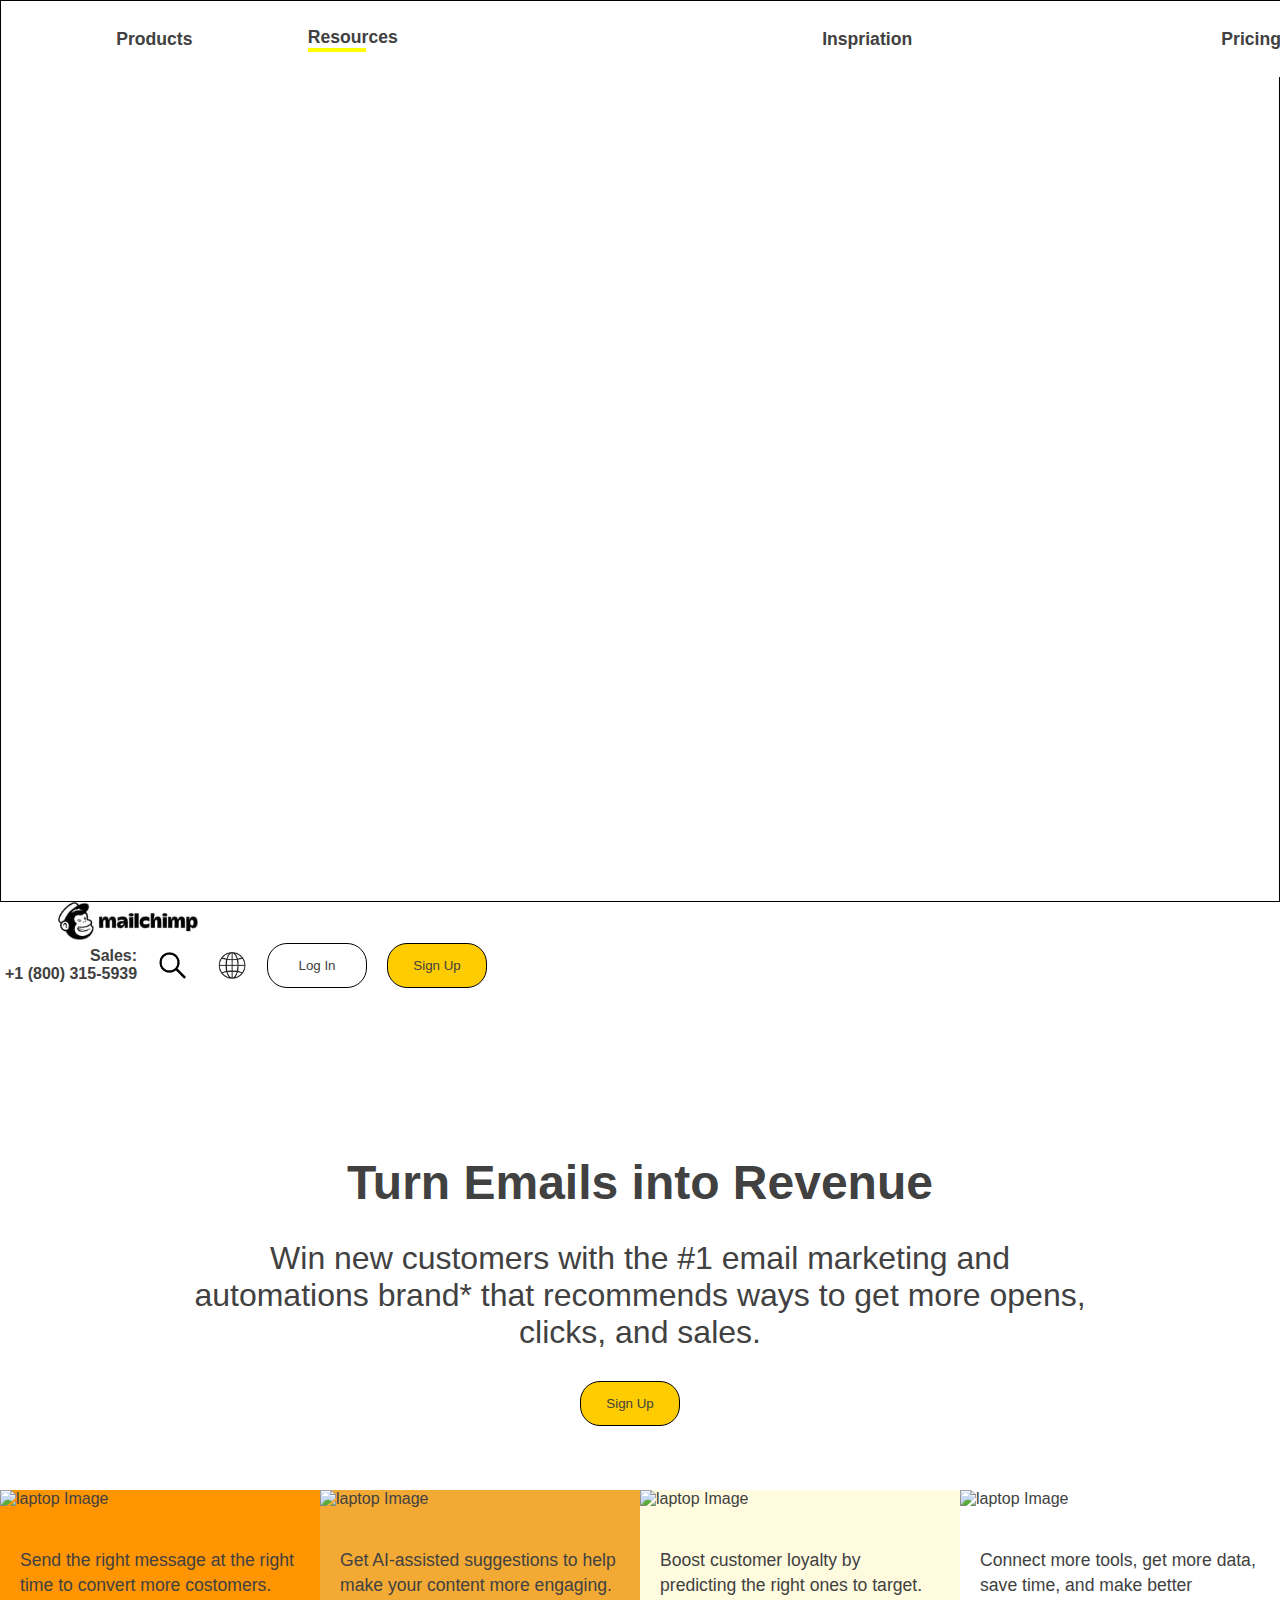
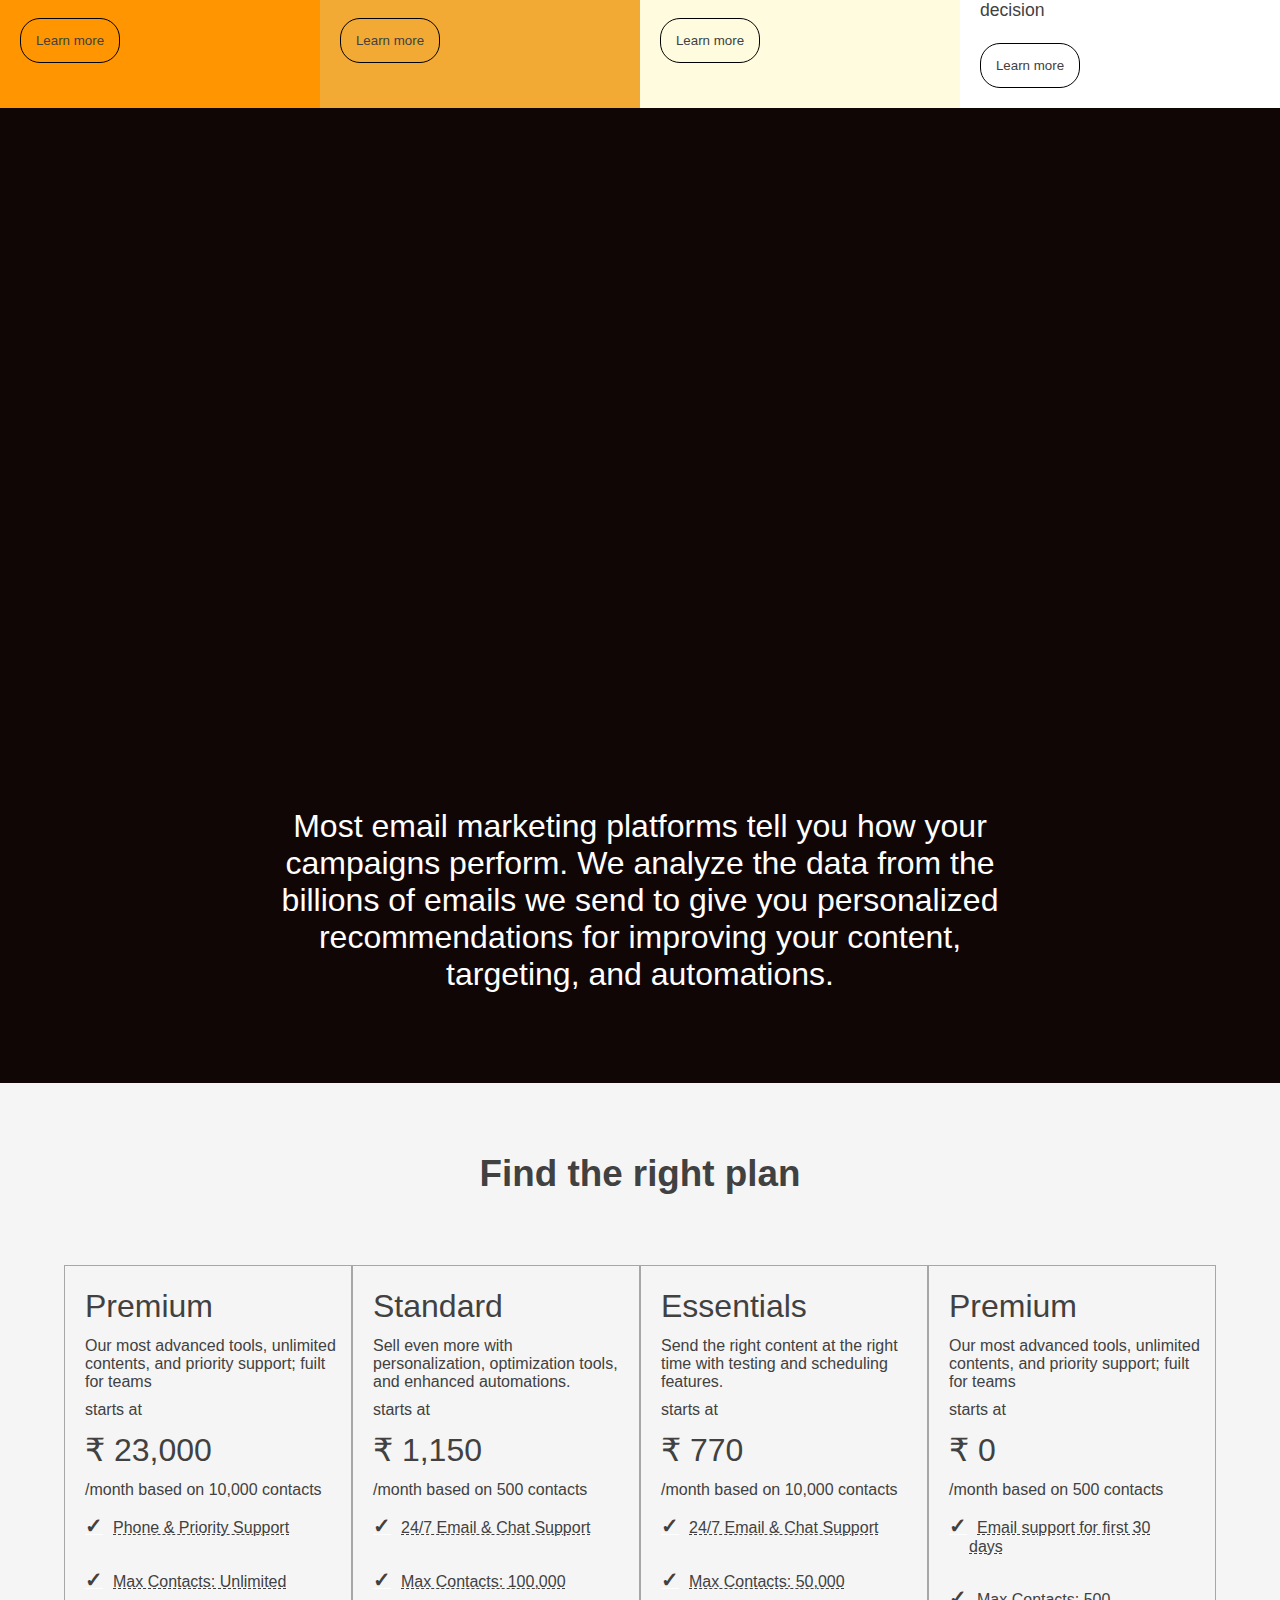
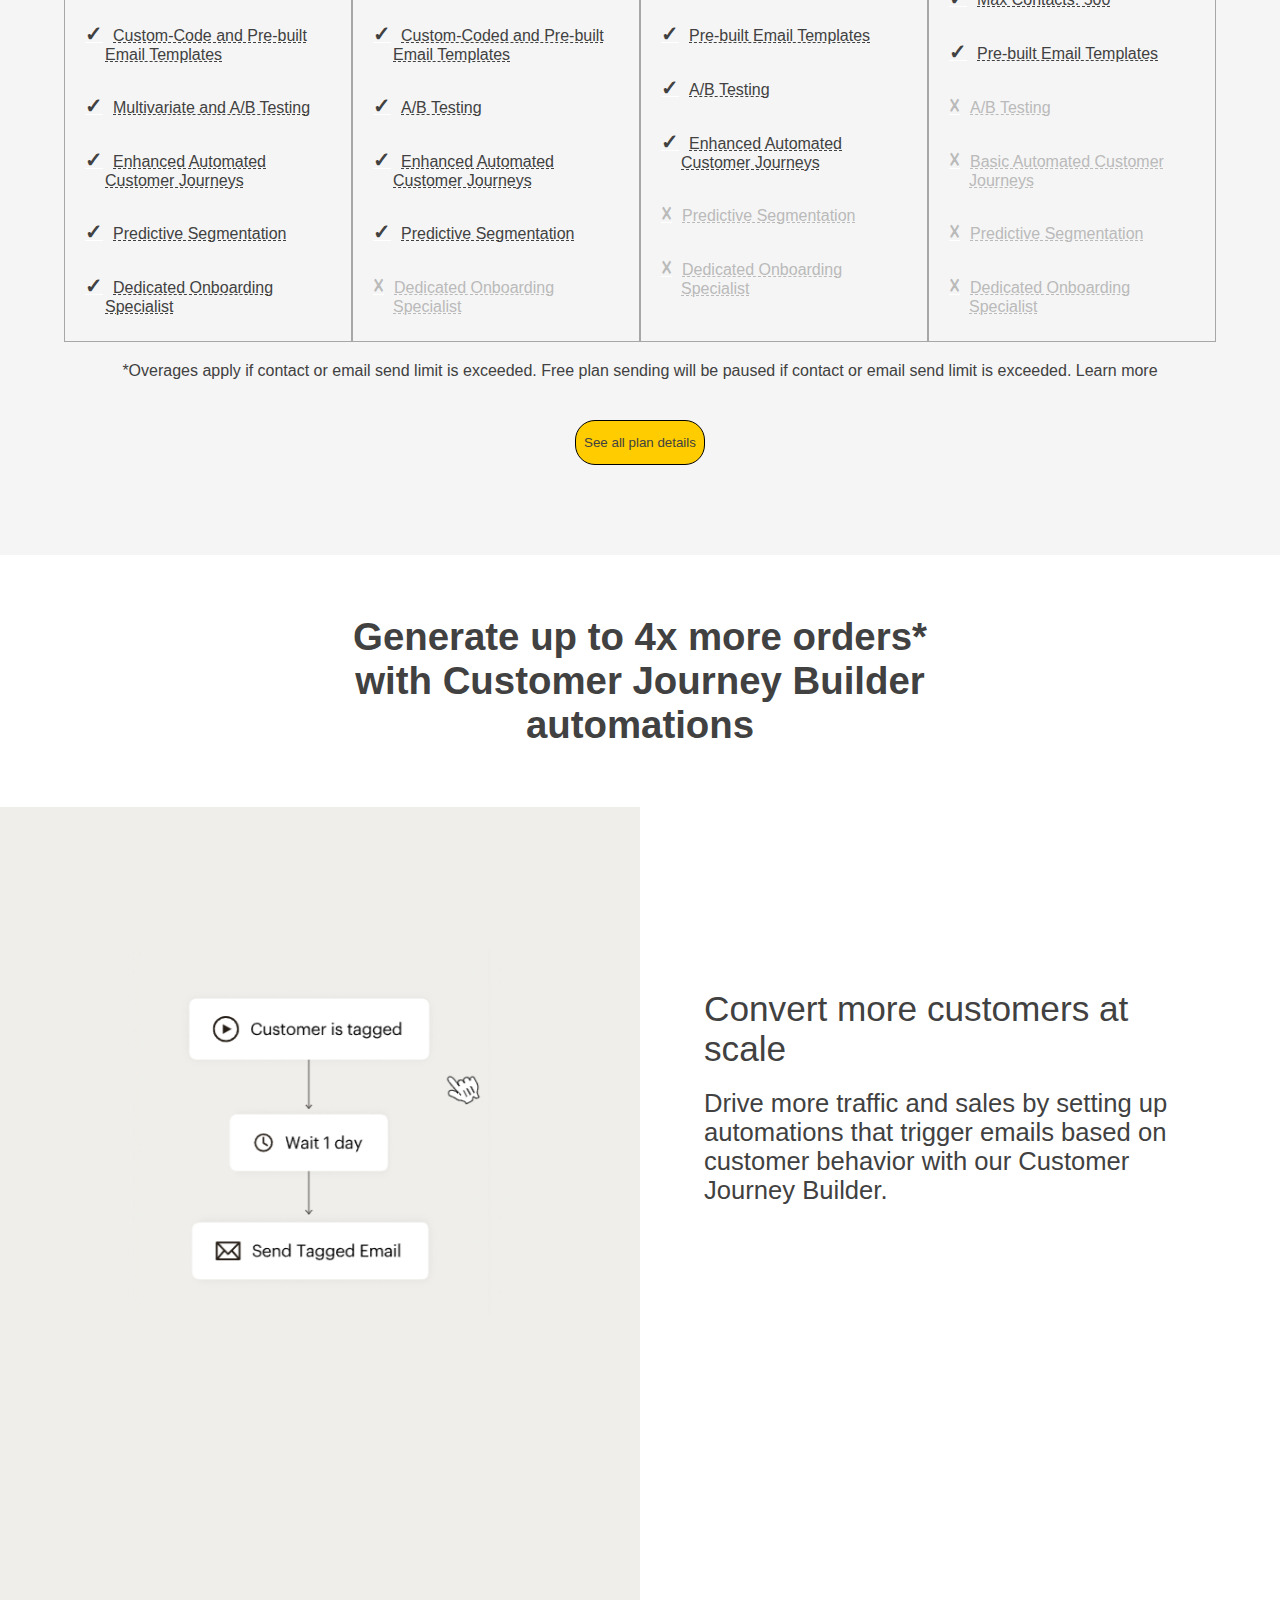
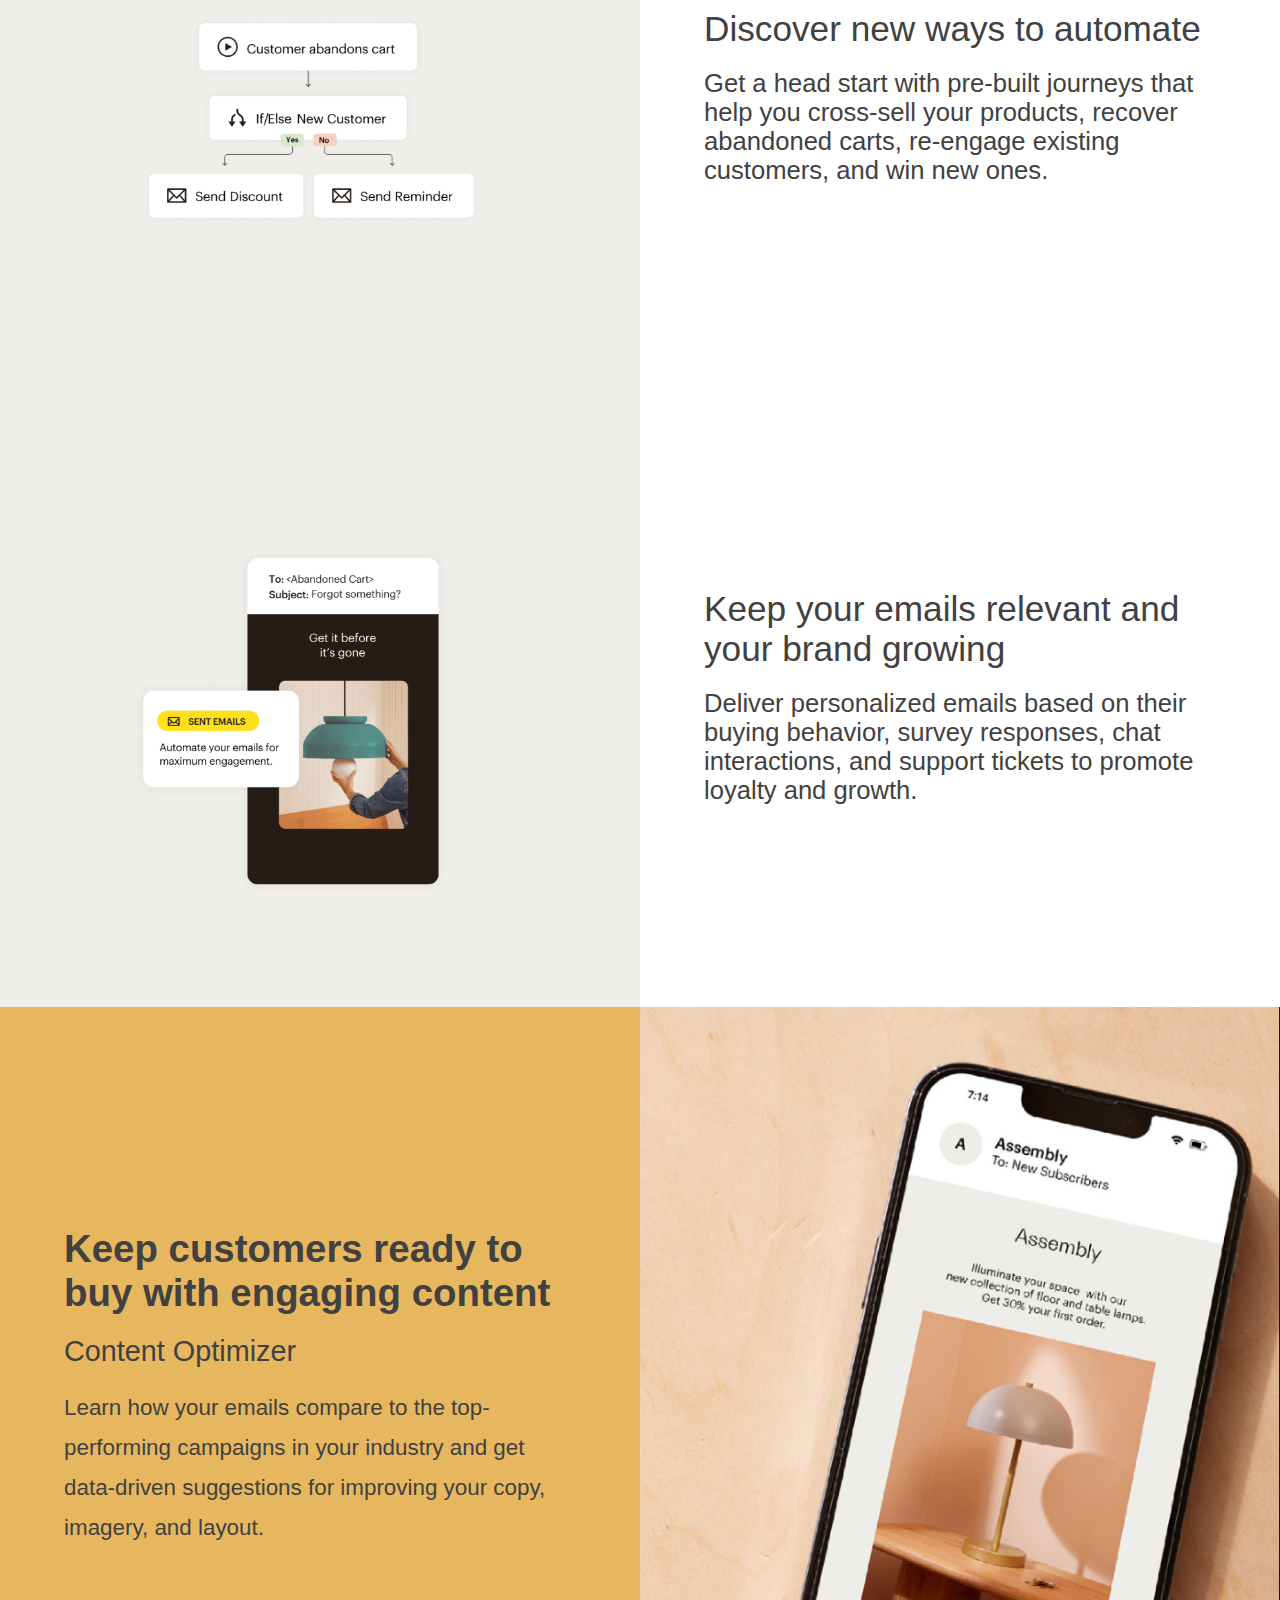
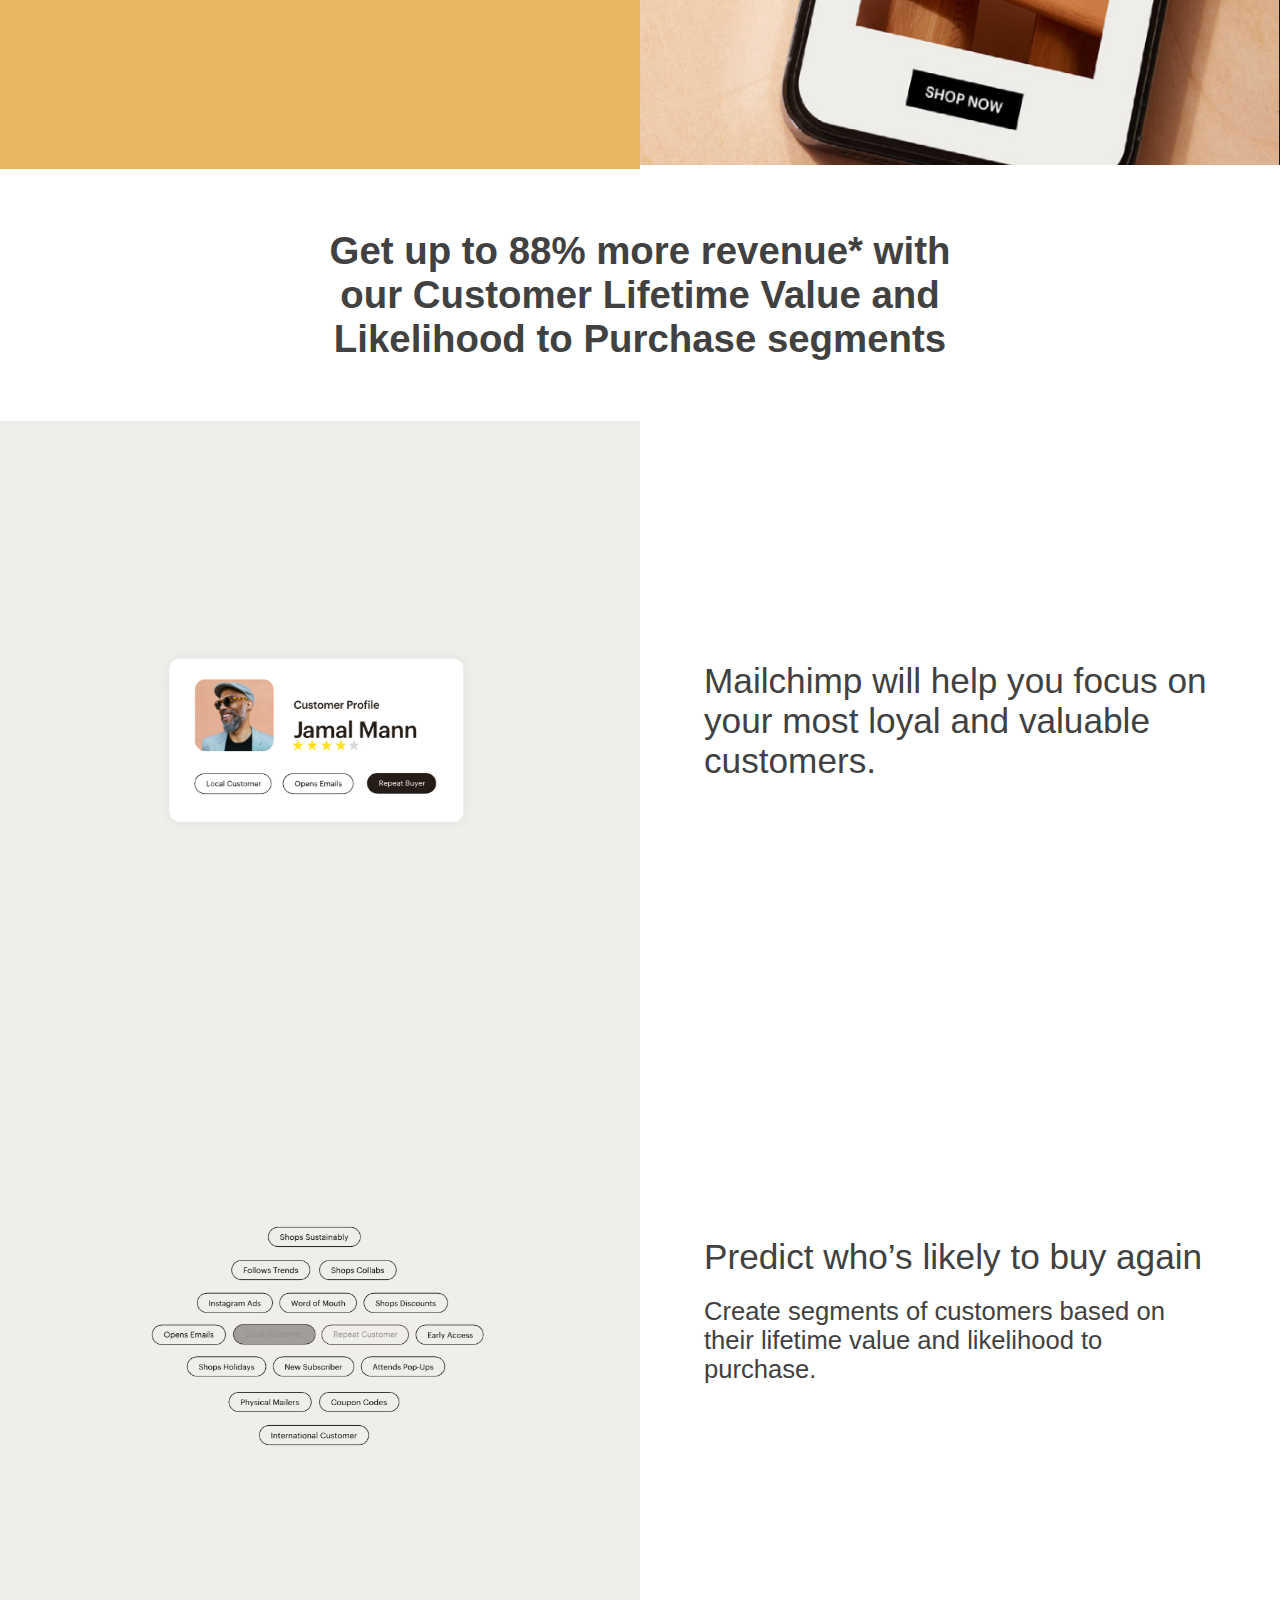
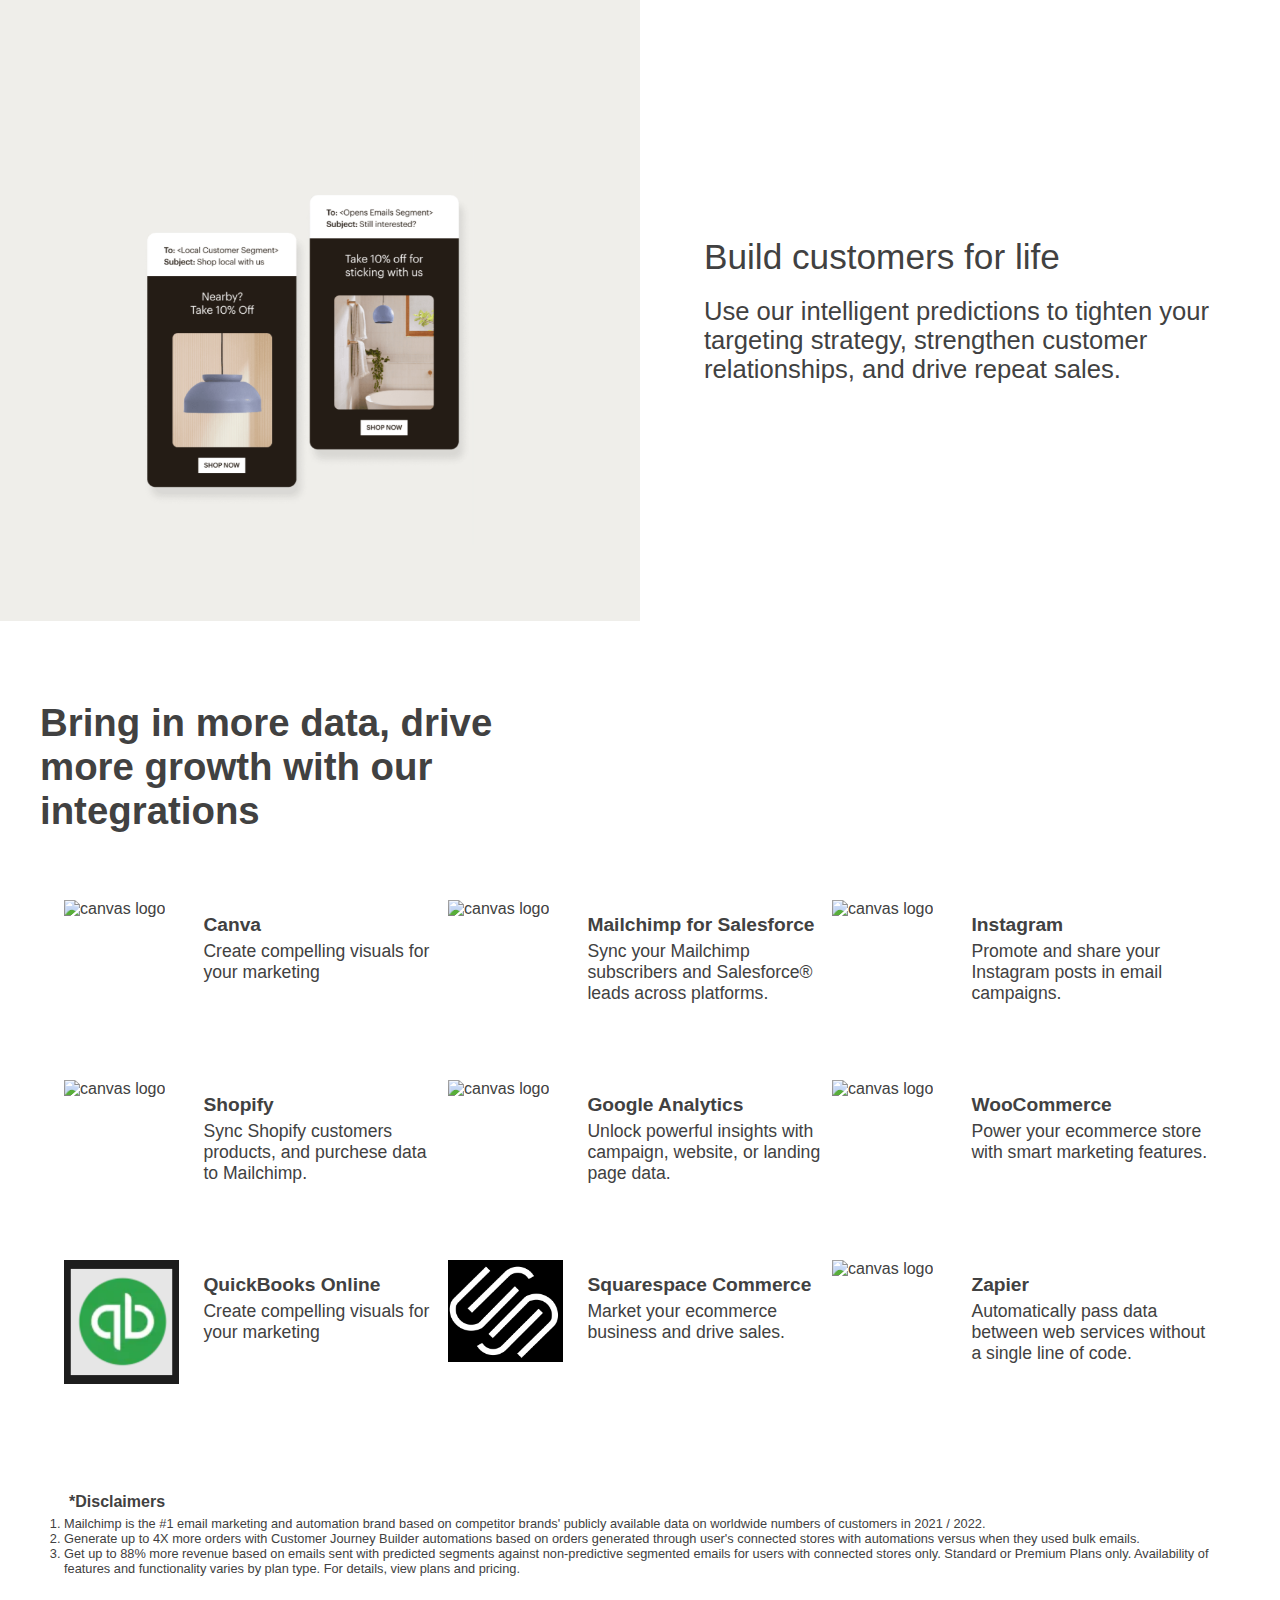
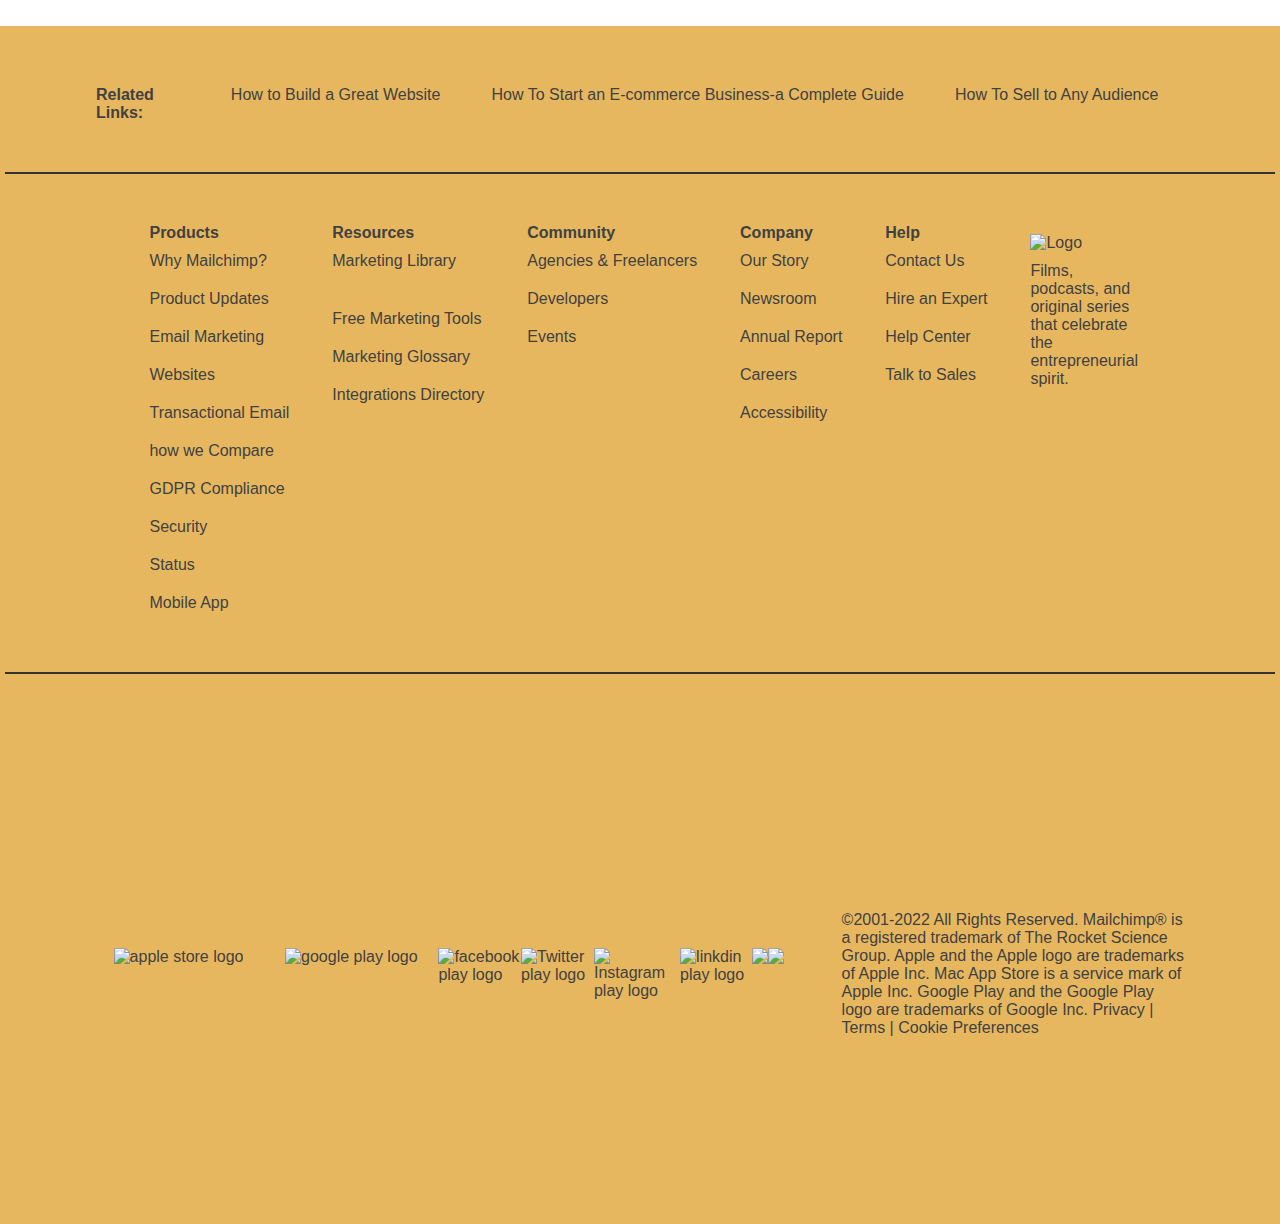
==== commit 9b1225e5: "some-bugs" ====
--- a/index.html
+++ b/index.html
@@ -44,7 +44,8 @@
                                         </a>
                                         <a href="" class="hd_pra">
                                             <p class="nav_sublink">Appointment Scheduling</p>
-                                            <p>Add online scheduling to your website so people book appointments with you.</p>
+                                            <p>Add online scheduling to your website so people book appointments with you.
+                                            </p>
                                         </a>
                                         <a href="" class="hd_pra">
                                             <p class="nav_sublink">Domains</p>
@@ -71,7 +72,8 @@
                                         </a>
                                         <a href="" class="hd_pra">
                                             <p class="nav_sublink">Landing Pages</p>
-                                            <p>Design landing pages that grow your audience and help you sell more stuff.</p>
+                                            <p>Design landing pages that grow your audience and help you sell more stuff.
+                                            </p>
                                         </a>
                                         <a href="" class="hd_pra">
                                             <p class="nav_sublink">Digital Ads</p>
@@ -83,7 +85,8 @@
                                         </a>
                                         <a href="" class="hd_pra">
                                             <p class="nav_sublink">Postcards</p>
-                                            <p>Send printed postcards around the world with the help of our address finder.</p>
+                                            <p>Send printed postcards around the world with the help of our address finder.
+                                            </p>
                                         </a>
                                     </div>
                                     <h2 class="static">
@@ -120,7 +123,8 @@
                                         </a>
                                         <a href="" class="hd_pra">
                                             <p class="nav_sublink">Predicted Demographics</p>
-                                            <p>Get predictive insights about your contacts so you can personalize your marketing.</p>
+                                            <p>Get predictive insights about your contacts so you can personalize your marketing.
+                                            </p>
                                         </a>
                                         <a href="" class="hd_pra">
                                             <p class="nav_sublink">Tags & Contact Profiles</p>
@@ -163,7 +167,8 @@
                                         </a>
                                         <a href="" class="hd_pra">
                                             <p class="nav_sublink">Campaign Templates</p>
-                                            <p>100+ pre-designed email and landing page templates that fit any message.</p>
+                                            <p>100+ pre-designed email and landing page templates that fit any message.
+                                            </p>
                                         </a>
                                     </div>
                                     <h2 class="static">
@@ -182,11 +187,13 @@
                                     <div class="dropright_content_inner">
                                         <a href="" class="hd_pra">
                                             <p class="nav_sublink">Customer Journeys</p>
-                                            <p>Design personalized journeys using conditional logic and branching points.</p>
+                                            <p>Design personalized journeys using conditional logic and branching points.
+                                            </p>
                                         </a>
                                         <a href="" class="hd_pra">
                                             <p class="nav_sublink">Integrations</p>
-                                            <p>Sync your store data and connect other tools to unlock more automation features.</p>
+                                            <p>Sync your store data and connect other tools to unlock more automation features.
+                                            </p>
                                         </a>
                                     </div>
                                     <h2 class="static">
@@ -221,7 +228,8 @@
                                         </a>
                                         <a href="" class="hd_pra">
                                             <p class="nav_sublink">Content Optimizer</p>
-                                            <p>Make your email content more engaging with personalized suggestions for improvement.</p>
+                                            <p>Make your email content more engaging with personalized suggestions for improvement.
+                                            </p>
                                         </a>
                                     </div>
                                     <h2 class="static">
@@ -267,7 +275,8 @@
                             <div class="nav_sublink">Talk To Sales: 2394032390 </div>
                             <div class="prd_updates">
                                 <h4 class="prd_heading">Product Updates</h4>
-                                <p class="prd_desc">Get the latest on new features, product improvements, and other announcements.</p>
+                                <p class="prd_desc">Get the latest on new features, product improvements, and other announcements.
+                                </p>
                                 <a class="prd_link" href="">See What's new </a>
                             </div>
                         </div>
@@ -318,395 +327,400 @@
                                         <a href="">
                                             <p class="nav_sublink"> Social Media </p>
                                         </a>
-                                        <a id="nav_suhref=" ">
-                                    </ class="nav_sublink "p><p> 
-                                </a>
-                                <hr>
-                                <a href="# " class="nav_dropdown_card_nd_content ">
-                                    <img src="https://eep.io/images/yzco4xsimv0y/2E5labkUazprAZHQPKMN0r/8958282aed51240f71351d1a6918963e/Demand-Gen-Time-Savers-Article-Hero.jpg?w=1520&fm=webp&q=70 " alt="image and its details ">
-                                    <h4>E-commerce Automations: Time-Saving Techniques for E-commerce</h4>
-                                    <p>See how Mailchimp’s e-commerce automations can save you time and help you convert more first-time buyers into repeat customers.</p>
-                                </a>
-                                <hr>
-                                <p class="dull ">BUSINESS STAGES</p>
-                                <a href=" " class="hd_pra ">
-                                    <p class="nav_sublink ">Prep & Start</p>
-                                    <p>Learn to write a business plan, build a brand, and trun your ambition into a successful business.</p>
-                                </a>
-                                <a href=" " class="hd_pra ">
-                                    <p class="nav_sublink ">Manage & Run</p>
-                                    <p>Off and running? Find tips to help you lead, manage, and make your business even better.</p>
-                                </a>
-                                <a href=" " class="hd_pra ">
-                                    <p class="nav_sublink ">Grow & Scale</p>
-                                    <p>Whether you want to grow your team, your following, or your sales, we've got ideas.</p>
-                                </a>
-                            </div>
-                            <h2 class="static ">
-                                See Overview
-                            </h2>
-                        </div>
-                    </div>
-                    <hr>
-                    <P class='dull'>COMMUNITY  </P>
-                    <div class="drop_right d_rght1 ">
-                        <a href=" " class='arrow_link'>
-
-                            <p class="nav_sublink ">For Freelances & Agencies</p>
-                            <div class="arrow "> &#8250</div>
+
+                                    </div>
+                                    <hr>
+                                    <a href="" class=" nav_dropdown_card_nd_content ">
+                                        <img src=" https://eep.io/images/yzco4xsimv0y/2E5labkUazprAZHQPKMN0r/8958282aed51240f71351d1a6918963e/Demand-Gen-Time-Savers-Article-Hero.jpg?w=1520&fm=webp&q=70 " alt=" image and its details ">
+                                        <h4>E-commerce Automations: Time-Saving Techniques for E-commerce</h4>
+                                        <p>See how Mailchimp's e-commerce automations can save you time and help you convert more first-time buyers into repeat customers.</p>
+                                    </a>
+                                    <hr>
+                                    <p class="dull">BUSINESS STAGES</p>
+                                    <a href=" " class=" hd_pra ">
+                                        <p class=" nav_sublink ">Prep & Start</p>
+                                        <p>Learn to write a business plan, build a brand, and trun your ambition into a successful business.</p>
+                                    </a>
+                                    <a href=" " class=" hd_pra ">
+                                        <p class=" nav_sublink ">Manage & Run</p>
+                                        <p>Off and running? Find tips to help you lead, manage, and make your business even better.</p>
+                                    </a>
+                                    <a href=" " class=" hd_pra ">
+                                        <p class=" nav_sublink ">Grow & Scale</p>
+                                        <p>Whether you want to grow your team, your following, or your sales, we've got ideas.
+                                        </p>
+                                    </a>
+                                </div>
+                                <h2 class=" static ">
+                                    See Overview
+                                </h2>
+                            </div>
+                        </div>
+                        <hr>
+                        <P class='dull'>COMMUNITY </P>
+                        <div class="drop_right">
+                            <a href=" " class='arrow_link'>
+                                <p class="nav_sublink">For Freelances & Agencies</p>
+                                <div class=" arrow "> &#8250</div>
+                            </a>
+                            <div class=" dropright_content ">
+                                <!-- dropleftcontent here -->
+                                <div class=" dropright_content_inner ">
+
+                                    <div class=" img_nd_content ">
+                                        <img src=" /images/logo.jpg " alt=" Logo ">
+                                        <p>Join our community for freelancers and agencies to unlock tools for managing clients and perks to grow your business.</p>
+                                    </div>
+                                    <hr>
+                                    <a href=" " class=" hd_pra ">
+                                        <p class=" nav_sublink ">Features for helping clients</p>
+                                        <p>Get access to tools in your Mailchimp account designed just for freelancers and agencies like you.</p>
+                                    </a>
+                                    <a href=" " class=" hd_pra ">
+                                        <p class=" nav_sublink ">A guided path to partnership</p>
+                                        <p>See all the perks you can unlock as you grow toward becoming a Mailchimp partner.
+                                        </p>
+                                    </a>
+                                    <a href=" " class=" hd_pra ">
+                                        <p class=" nav_sublink ">Get inspired by your peers</p>
+                                        <p>Catch up on tips and marketing wisdom from freelancers and agencies around the world.</p>
+                                    </a>
+                                </div>
+                            </div>
+                        </div>
+                        <div class="drop_right">
+                            <a href=" " class='arrow_link'>
+                                <p class=" nav_sublink ">For Developers</p>
+                                <div class=" arrow "> &#8250</div>
+                            </a>
+                            <div class=" dropright_content ">
+                                <!-- dropleftcontent here -->
+                                <div class=" dropright_content_inner ">
+                                    <div class=" img_nd_content ">
+                                        <a href=" # " class=" img_nd_content_img ">
+                                            <img src=" /images/logo.jpg " alt=" Logo ">
+                                        </a>
+                                        <p>Our APIs maek it easy to bring data from your app info Mailchimp, so you can manage your audience, trigger event-based emails, and more.</p>
+                                    </div>
+                                    <hr>
+                                    <a href=" " class=" hd_pra ">
+                                        <p class=" nav_sublink ">Marketing API</p>
+                                        <p>Use custom data from your app to power timely, relevant marketing campaigns.
+                                        </p>
+                                    </a>
+                                    <a href=" " class=" hd_pra ">
+                                        <p class=" nav_sublink ">Transactional API</p>
+                                        <p>Send targeted and event-driven emails and handle and parse inbound email from your users.</p>
+                                    </a>
+                                    <a href=" " class=" hd_pra ">
+                                        <p class=" nav_sublink ">Release Notes</p>
+                                        <p>The latest updates to our APIs and developer tools.</p>
+                                    </a>
+                                    <a href=" " class=" hd_pra ">
+                                        <p class=" nav_sublink ">Transactional Email</p>
+                                        <p>Deliver targeted, event-driven messages at scale using our Transactional API or SMTP integrati</p>
+                                    </a>
+
+                                </div>
+                            </div>
+                        </div>
+                        <p class=" nav_sublink ">Hire A Trusted Partner</p>
+                        <hr>
+                        <p class=" nav_sublink ">Talk to Sales: +20 39804590234 </p>
+                        <div class=" dropdwn_btm ">
+                            <h4>App Integrations</h4>
+                            <p>Connect your digital tools so you can do more with your marketing.</p>
+                            <a href=" ">See all integratioons </a>
+                        </div>
+                    </div>
+                    <div class=" dorpdown_content_right "></div>
+                </div>
+            </div>
+
+            <div class="dropdown">
+                <div class="nav_list" id=" insp ">Inspriation</div>
+                <div class=" dorpdown_content ">
+                    <!-- dorpdown content will be displayed here -->
+                    <div class=" dorpdown_content_inner ">
+                        <a href=" https://mailchimp.com/presents/ " target=" _blank " class=" impression_logo ">
+                            <img src=" /images/logo.jpg " alt=" Logo full ">
                         </a>
-                        <div class="dropright_content ">
-                            <!-- dropleftcontent here -->
-                            <div class="dropright_content_inner ">
-
-                                <div class="img_nd_content ">
-                                    <img src="/images/logo.jpg " alt="Logo ">
-                                    <p>Join our community for freelancers and agencies to unlock tools for managing clients and perks to grow your business.</p>
-                                </div>
-                                <hr>
-                                <a href=" " class="hd_pra ">
-                                    <p class="nav_sublink ">Features for helping clients</p>
-                                    <p>Get access to tools in your Mailchimp account designed just for freelancers and agencies like you.</p>
-                                </a>
-                                <a href=" " class="hd_pra ">
-                                    <p class="nav_sublink ">A guided path to partnership</p>
-                                    <p>See all the perks you can unlock as you grow toward becoming a Mailchimp partner.</p>
-                                </a>
-                                <a href=" " class="hd_pra ">
-                                    <p class="nav_sublink ">Get inspired by your peers</p>
-                                    <p>Catch up on tips and marketing wisdom from freelancers and agencies around the world.</p>
-                                </a>
-                               
-                            </div>
-                        </div>
-                    </div>
-                    <div class="drop_right d_rght1 ">
-                        <a href=" " class='arrow_link'>
-                            <p class="nav_sublink ">For Developers</p>
-                            <div class="arrow "> &#8250</div>
+                        <div class=" drop_right">
+                            <a href=" " class='arrow_link '>
+                                <p class=" nav_sublink ">Podcasts </p>
+                                <div class=" arrow "> &#8250</div>
+                            </a>
+                            <div class=" dropright_content ">
+                                <!-- dropleftcontent here -->
+                                <div class=" dropright_content_inner ">
+
+                                    <p>A collection of original content that celebrates the entrepreneurial spirit.</p>
+                                    <hr>
+                                    <p class=" dull ">PODCASTS</p>
+
+                                    <a href=" https://mailchimp.com/presents/podcast/sonic-symbolism/ " class=" nav_dropdown_card_nd_content ">
+                                        <img src=" images/podcast.png " alt=" image and its details ">
+                                        <h4 class=" nav_dropdown_card_heading ">New podcast from Björk</h4>
+                                        <p>In Sonic Symbolism, hear Björk and her collaborators discuss the making of her last 9 albums.</p>
+                                    </a>
+                                    <div class=" nav_dropdown_card_nd_content ">
+                                        <img src=" images/podcast2.png " alt=" image and its details ">
+                                        <h4 class=" nav_dropdown_card_heading ">New Podcast: Listening</h4>
+                                        <p>Explore the minds of 10 musicians as they use their surroundings to make sense of the world</p>
+                                    </div>
+                                </div>
+                                <h2 class=" static ">
+                                    Listen
+                                </h2>
+                            </div>
+                        </div>
+                        <div class=" drop_right">
+                            <a href=" " class='arrow_link '>
+                                <p class=" nav_sublink ">Seires </p>
+                                <div class=" arrow "> &#8250</div>
+                            </a>
+                            <div class=" dropright_content ">
+                                <!-- dropleftcontent here -->
+                                <div class=" dropright_content_inner ">
+
+                                    <p>A collection of original content that celebrates the entrepreneurial spirit.</p>
+                                    <hr>
+                                    <p class=" dull ">ORIGINAL SERIES</p>
+
+                                    <div class=" nav_dropdown_card_nd_content ">
+                                        <img src=" images/swtich.png " alt=" SWITCHING Off image ">
+                                        <h4 class=" nav_dropdown_card_heading ">Switching Off</h4>
+                                        <p>Family comes first, especially this time of year.</p>
+                                    </div>
+                                    <div class=" nav_dropdown_card_nd_content ">
+                                        <img src=" images/famBs.png " alt=" A family business image ">
+                                        <h4 class=" nav_dropdown_card_heading ">A Family Business</h4>
+                                        <p>Kick start the holidays with this Second Act episode chock full of food, family, and tradition.</p>
+                                    </div>
+                                </div>
+                                <h2 class=" static ">
+                                    Watch
+                                </h2>
+                            </div>
+                        </div>
+                        <div class=" drop_right">
+                            <a href=" " class='arrow_link '>
+                                <p class=" nav_sublink ">Films </p>
+                                <div class=" arrow "> &#8250</div>
+                            </a>
+                            <div class=" dropright_content ">
+                                <!-- dropleftcontent here -->
+                                <div class=" dropright_content_inner ">
+
+                                    <p>A collection of original content that celebrates the entrepreneurial spirit.</p>
+                                    <hr>
+                                    <p class=" dull ">FILMS</p>
+
+                                    <a href=" " class=" nav_dropdown_card_nd_content ">
+                                        <img src=" /images/crown.png " alt=" SWITCHING Off image ">
+                                        <h4 class=" nav_dropdown_card_heading ">Crown Candy</h4>
+                                        <p>This 100-year-old candy store in St. Louis is rich in history-and chocolate.
+                                        </p>
+                                    </a>
+                                    <a href=" " class=" nav_dropdown_card_nd_content ">
+                                        <img src=" /images/noodle.png " alt=" A family business image ">
+                                        <h4 class=" nav_dropdown_card_heading ">Welcome to Noodle School</h4>
+                                        <p>Students come here to learn from the best and get their shot at a billion-dollor industry</p>
+                                    </a>
+                                </div>
+                                <h2 class=" static ">
+                                    Watch
+                                </h2>
+                            </div>
+                        </div>
+                        <hr>
+                        <a href=" https://mailchimp.com/courier/ " target=" _blank ">
+                            <img src=" https://eep.io/images/yzco4xsimv0y/6dAj3Qwts7baFYveSjoNtu/d2f0f010176f132356c978fa96073835/Courier.svg?w=520&fm=webp&q=80 " alt=" Images and logos ">
                         </a>
-                        <div class="dropright_content ">
-                            <!-- dropleftcontent here -->
-                            <div class="dropright_content_inner ">
-                                <div class="img_nd_content ">
-                                    <a href="# " class="img_nd_content_img ">
-                                        <img src="/images/logo.jpg " alt="Logo ">
-                                    </a>
-                                    <p>Our APIs maek it easy to bring data from your app info Mailchimp, so you can manage your audience, trigger event-based emails, and more.</p>
-                                </div>
-                                <hr>
-                                <a href=" " class="hd_pra ">
-                                    <p class="nav_sublink ">Marketing API</p>
-                                    <p>Use custom data from your app to power timely, relevant marketing campaigns.</p>
-                                </a>
-                                <a href=" " class="hd_pra ">
-                                    <p class="nav_sublink ">Transactional API</p>
-                                    <p>Send targeted and event-driven emails and handle and parse inbound email from your users.</p>
-                                </a>
-                                <a href=" " class="hd_pra ">
-                                    <p class="nav_sublink ">Release Notes</p>
-                                    <p>The latest updates to our APIs and developer tools.</p>
-                                </a>
-                                <a href=" " class="hd_pra ">
-                                    <p class="nav_sublink ">Transactional Email</p>
-                                    <p>Deliver targeted, event-driven messages at scale using our Transactional API or SMTP integrati</p>
-                                </a>
-                               
-                            </div>
-                        </div>
-                    </div>
-                    <p class="nav_sublink ">Hire A Trusted Partner</p>
-                    <hr>
-                    <p class="nav_sublink ">Talk to Sales: +20 39804590234 </p>
-                    <div class="dropdwn_btm ">
-                        <h4>App Integrations</h4>
-                        <p>Connect your digital tools so you can do more with your marketing.</p>
-                        <a href=" ">See all integratioons </a>
-                    </div>
-                </div>
-                <div class="dorpdown_content_right "></div>
-            </div>
-        </div>
-
-        <div class="dropdown ">
-            <div class="nav_list " id="insp ">Inspriation</div>
-            <div class="dorpdown_content ">
-                <!-- dorpdown content will be displayed here -->
-                <div class="dorpdown_content_inner ">
-                    <a href="https://mailchimp.com/presents/ " target="_blank " class="impression_logo ">
-                        <img src="/images/logo.jpg " alt="Logo full ">
-                    </a>
-                    <div class="drop_right ">
-                        <a href=" " class='arrow_link '>
-                            <p class="nav_sublink ">Podcasts </p>
-                            <div class="arrow "> &#8250</div>
-                        </a>
-                        <div class="dropright_content ">
-                            <!-- dropleftcontent here -->
-                            <div class="dropright_content_inner ">
-
-                                <p>A collection of original content that celebrates the entrepreneurial spirit.</p>
-                                <hr>
-                                <p class="dull ">PODCASTS</p>
-
-                                <a href="https://mailchimp.com/presents/podcast/sonic-symbolism/ " class="nav_dropdown_card_nd_content ">
-                                    <img src="images/podcast.png " alt="image and its details ">
-                                    <h4 class="nav_dropdown_card_heading ">New podcast from Björk</h4>
-                                    <p>In Sonic Symbolism, hear Björk and her collaborators discuss the making of her last 9 albums.</p>
-                                </a>
-                                <div class="nav_dropdown_card_nd_content ">
-                                    <img src="images/podcast2.png " alt="image and its details ">
-                                    <h4 class="nav_dropdown_card_heading ">New Podcast: Listening</h4>
-                                    <p>Explore the minds of 10 musicians as they use their surroundings to make sense of the world</p>
-                                </div>
-                            </div>
-                            <h2 class="static ">
-                                Listen 
-                            </h2>
-                        </div>
-                    </div>
-                    <div class="drop_right d_rght1 ">
-                        <a href=" " class='arrow_link '>
-                            <p class="nav_sublink ">Seires </p>
-                            <div class="arrow "> &#8250</div>
-                        </a>
-                        <div class="dropright_content ">
-                            <!-- dropleftcontent here -->
-                            <div class="dropright_content_inner ">
-
-                                <p>A collection of original content that celebrates the entrepreneurial spirit.</p>
-                                <hr>
-                                <p class="dull ">ORIGINAL SERIES</p>
-
-                                <div class="nav_dropdown_card_nd_content ">
-                                    <img src="images/swtich.png " alt="SWITCHING Off image ">
-                                    <h4 class="nav_dropdown_card_heading ">Switching Off</h4>
-                                    <p>Family comes first, especially this time of year.</p>
-                                </div>
-                                <div class="nav_dropdown_card_nd_content ">
-                                    <img src="images/famBs.png " alt=" A family business image ">
-                                    <h4 class="nav_dropdown_card_heading ">A Family Business</h4>
-                                    <p>Kick start the holidays with this Second Act episode chock full of food, family, and tradition.</p>
-                                </div>
-                            </div>
-                            <h2 class="static ">
-                               Watch
-                            </h2>
-                        </div>
-                    </div>
-                    <div class="drop_right d_rght1 ">
-                        <a href=" " class='arrow_link '>
-                            <p class="nav_sublink ">Films </p>
-                            <div class="arrow "> &#8250</div>
-                        </a>
-                        <div class="dropright_content ">
-                            <!-- dropleftcontent here -->
-                            <div class="dropright_content_inner ">
-
-                                <p>A collection of original content that celebrates the entrepreneurial spirit.</p>
-                                <hr>
-                                <p class="dull ">FILMS</p>
-
-                                <a href=" " class="nav_dropdown_card_nd_content ">
-                                    <img src="/images/crown.png " alt="SWITCHING Off image ">
-                                    <h4 class="nav_dropdown_card_heading ">Crown Candy</h4>
-                                    <p>This 100-year-old candy store in St. Louis is rich in history-and chocolate.</p>
-                                </a>
-                                <a href=" " class="nav_dropdown_card_nd_content ">
-                                    <img src="/images/noodle.png " alt=" A family business image ">
-                                    <h4 class="nav_dropdown_card_heading ">Welcome to Noodle School</h4>
-                                    <p>Students come here to learn from the best and get their shot at a billion-dollor industry</p>
-                                </a>
-                            </div>
-                            <h2 class="static ">
-                                Watch
-                            </h2>
-                        </div>
-                    </div>
-                    <hr>
-                    <a href="https://mailchimp.com/courier/ " target="_blank ">
-                        <img src="https://eep.io/images/yzco4xsimv0y/6dAj3Qwts7baFYveSjoNtu/d2f0f010176f132356c978fa96073835/Courier.svg?w=520&fm=webp&q=80 " alt="Images and logos ">
-                    </a>
-                    <div class="drop_right d_rght1 ">
-                        <a href=" " class='arrow_link '>
-                            <p class="nav_sublink ">Expert Insights </p>
-                            <div class="arrow "> &#8250</div>
-                        </a>
-                        <div class="dropright_content ">
-                            <!-- dropleftcontent here -->
-                            <div class="dropright_content_inner ">
-
-                                <p>A collection of original content that celebrates the entrepreneurial spirit.</p>
-                                <hr>
-                                <p class="dull ">WORKSHOP</p>
-
-                                <div class="nav_dropdown_card_nd_content ">
-                                    <img src="images/social.png " alt="SWITCHING Off image ">
-                                    <h4 class="nav_dropdown_card_heading ">How to win customers without social media</h4>
-                                    <p>As social media ads become less effective, how esle should you go about acquiring new customers?</p>
-                                </div>
-                                <a href=" " class="nav_dropdown_card_nd_content ">
-                                    <img src="images/tshirt.png " alt=" A family business image ">
-                                    <h4 class="nav_dropdown_card_heading ">the $10 million T-Shirt</h4>
-                                    <p>how did a 'Black Founders Matter' T-shirt design transform into a venture capital firm? According to founder Marceau Michel, it was almost completely by accident.</p>
-                                </a>
-                            </div>
-                            <h2 class="static ">
-                                All Articles
-                            </h2>
-                        </div>
-                    </div>
-                    <div class="drop_right d_rght1 ">
-                        <a href=" " class='arrow_link '>
-                            <p class="nav_sublink ">Industry Trends </p>
-                            <div class="arrow "> &#8250</div>
-                        </a>
-                        <div class="dropright_content ">
-                            <!-- dropleftcontent here -->
-                            <div class="dropright_content_inner ">
-
-                                <p>A collection of original content that celebrates the entrepreneurial spirit.</p>
-                                <hr>
-                                <p class="dull ">BRIEFINGS</p>
-
-                                <a href=" " class="nav_dropdown_card_nd_content ">
-                                    <img src="images/righttime.png " alt="SWITCHING Off image ">
-                                    <h4 class="nav_dropdown_card_heading ">Stepping away at the right time</h4>
-                                    <p>For Orange Bus founders Julian Leighton and Mike Parker, leaving the business was always the plan</p>
-                                </a>
-                                <a href="# " class="nav_dropdown_card_nd_content ">
-                                    <img src="images/inname.png " alt=" A family business image ">
-                                    <h4 class="nav_dropdown_card_heading ">What's in name?</h4>
-                                    <p>At first glance, the names of your business might not seem like a curcial factor in your success - but getting it wrong could cause complications. here are the basic element to consider</p>
-                                </a>
-                            </div>
-                            <h2 class="static ">
-                                All articles
-                            </h2>
-                        </div>
-                    </div>
-                    <div class="drop_right d_rght1 ">
-                        <a href=" " class='arrow_link '>
-                            <p class="nav_sublink ">Smart Living </p>
-                            <div class="arrow "> &#8250</div>
-                        </a>
-                        <div class="dropright_content ">
-                            <!-- dropleftcontent here -->
-                            <div class="dropright_content_inner ">
-
-                                <p>A collection of original content that celebrates the entrepreneurial spirit.</p>
-                                <hr>
-                                <p class="dull ">LIFE</p>
-
-                                <a href="# " class="nav_dropdown_card_nd_content ">
-                                    <img src="/images/laurence.png " alt="SWITCHING Off image ">
-                                    <h4 class="nav_dropdown_card_heading ">Starting your day right: Laurence Leenaert</h4>
-                                    <p>Laurence Leenaert, founder and designer at LRNCE, a handmade ceramics and lifestyle brand in Marrakesh, on her morning routine.</p>
-                                </a>
-                                <div class="nav_dropdown_card_nd_content ">
-                                    <img src="/images/kerol.png " alt=" A family business image ">
-                                    <h4 class="nav_dropdown_card_heading ">How I live: Kerol Izwan</h4>
-                                    <p>The founder of Malaysian publishing and lifestyle company Musotrees on why he quit the nine to fie(and his career as biologist) to build the thing that makes him happy</p>
-                                </div>
-                            </div>
-                            <h2 class="static ">
-                                See Overview
-                            </h2>
-                        </div>
-                    </div>
-                    <hr>
-                    <p class="nav_sublink "><a href="tel:+18003155939 "> Talk to Sales:+1 (800) 315-5939 </a> </p>
-                </div>
-                <div class="dorpdown_content_right "></div>
-            </div>
-        </div>
-        <a href="/pricing.html " class="nav_list " id="prc ">Pricing</a>
+                        <div class=" drop_right">
+                            <a href=" " class='arrow_link '>
+                                <p class=" nav_sublink ">Expert Insights </p>
+                                <div class=" arrow "> &#8250</div>
+                            </a>
+                            <div class=" dropright_content ">
+                                <!-- dropleftcontent here -->
+                                <div class=" dropright_content_inner ">
+
+                                    <p>A collection of original content that celebrates the entrepreneurial spirit.</p>
+                                    <hr>
+                                    <p class=" dull ">WORKSHOP</p>
+
+                                    <div class=" nav_dropdown_card_nd_content ">
+                                        <img src=" images/social.png " alt=" SWITCHING Off image ">
+                                        <h4 class=" nav_dropdown_card_heading ">How to win customers without social media
+                                        </h4>
+                                        <p>As social media ads become less effective, how esle should you go about acquiring new customers?</p>
+                                    </div>
+                                    <a href=" " class=" nav_dropdown_card_nd_content ">
+                                        <img src=" images/tshirt.png " alt=" A family business image ">
+                                        <h4 class=" nav_dropdown_card_heading ">the $10 million T-Shirt</h4>
+                                        <p>how did a 'Black Founders Matter' T-shirt design transform into a venture capital firm? According to founder Marceau Michel, it was almost completely by accident.</p>
+                                    </a>
+                                </div>
+                                <h2 class=" static ">
+                                    All Articles
+                                </h2>
+                            </div>
+                        </div>
+                        <div class=" drop_right">
+                            <a href=" " class='arrow_link '>
+                                <p class=" nav_sublink ">Industry Trends </p>
+                                <div class=" arrow "> &#8250</div>
+                            </a>
+                            <div class=" dropright_content ">
+                                <!-- dropleftcontent here -->
+                                <div class=" dropright_content_inner ">
+
+                                    <p>A collection of original content that celebrates the entrepreneurial spirit.</p>
+                                    <hr>
+                                    <p class=" dull ">BRIEFINGS</p>
+
+                                    <a href=" " class=" nav_dropdown_card_nd_content ">
+                                        <img src=" images/righttime.png " alt=" SWITCHING Off image ">
+                                        <h4 class=" nav_dropdown_card_heading ">Stepping away at the right time</h4>
+                                        <p>For Orange Bus founders Julian Leighton and Mike Parker, leaving the business was always the plan</p>
+                                    </a>
+                                    <a href=" # " class=" nav_dropdown_card_nd_content ">
+                                        <img src=" images/inname.png " alt=" A family business image ">
+                                        <h4 class=" nav_dropdown_card_heading ">What's in name?</h4>
+                                        <p>At first glance, the names of your business might not seem like a curcial factor in your success - but getting it wrong could cause complications. here are the basic element to consider</p>
+                                    </a>
+                                </div>
+                                <h2 class=" static ">
+                                    All articles
+                                </h2>
+                            </div>
+                        </div>
+                        <div class=" drop_right">
+                            <a href=" " class='arrow_link '>
+                                <p class=" nav_sublink ">Smart Living </p>
+                                <div class=" arrow "> &#8250</div>
+                            </a>
+                            <div class=" dropright_content ">
+                                <!-- dropleftcontent here -->
+                                <div class=" dropright_content_inner ">
+
+                                    <p>A collection of original content that celebrates the entrepreneurial spirit.</p>
+                                    <hr>
+                                    <p class=" dull ">LIFE</p>
+
+                                    <a href=" # " class=" nav_dropdown_card_nd_content ">
+                                        <img src=" /images/laurence.png " alt=" SWITCHING Off image ">
+                                        <h4 class=" nav_dropdown_card_heading ">Starting your day right: Laurence Leenaert
+                                        </h4>
+                                        <p>Laurence Leenaert, founder and designer at LRNCE, a handmade ceramics and lifestyle brand in Marrakesh, on her morning routine.</p>
+                                    </a>
+                                    <div class=" nav_dropdown_card_nd_content ">
+                                        <img src=" /images/kerol.png " alt=" A family business image ">
+                                        <h4 class=" nav_dropdown_card_heading ">How I live: Kerol Izwan</h4>
+                                        <p>The founder of Malaysian publishing and lifestyle company Musotrees on why he quit the nine to fie(and his career as biologist) to build the thing that makes him happy</p>
+                                    </div>
+                                </div>
+                                <h2 class=" static ">
+                                    See Overview
+                                </h2>
+                            </div>
+                        </div>
+                        <hr>
+                        <p class=" nav_sublink "><a href=" tel:+18003155939 "> Talk to Sales:+1 (800) 315-5939 </a> </p>
+                    </div>
+                    <div class=" dorpdown_content_right "></div>
+                </div>
+            </div>
+            <a href=" /pricing.html " class=" nav_list " id=" prc ">Pricing</a>
     </div>
-    <div class="nav_mid ">
-        <a href="/index.html " class="imgSec ">
-            <img src="/images/logo.jpg " alt=" ">
+    <div class=" nav_mid ">
+        <a href=" /index.html " class=" imgSec ">
+            <img src=" /images/logo.jpg " alt=" ">
         </a>
     </div>
-    <div class="nav_R ">
-        <a href=" tel:+18003155939 " class="sales ">Sales: <br>+1 (800) 315-5939 </a>
-        <a href=" " class="searchBtn "></a>
+    <div class=" nav_R ">
+        <a href=" tel:+18003155939 " class=" sales ">Sales:<br>+1 (800) 315-5939 </a>
         <a href=" ">
-            <img src=" " alt=" ">
+            <img src=" /images/srch.png " alt=" ">
         </a>
-        <div id="btn_sec " class="btn_section ">
-            <button id="login_btn " class="login_button ">Log In</button>
-            <button id="signup_btn " class="sign_up_btn ">Sign Up</button>
+        <a href=" ">
+            <img src=" images/web.png " alt=" ">
+        </a>
+        <div id=" btn_sec " class=" btn_section ">
+            <button id=" login_btn " class=" login_button ">Log In</button>
+            <button id=" signup_btn " class=" sign_up_btn ">Sign Up</button>
         </div>
     </div>
     </nav>
-        <div class="home_page ">
-            <section class="home_title ">
-                <h2 class="home_title_heading ">
+    <div class=" home_page ">
+        <section class=" home_title ">
+            <h2 class=" home_title_heading ">
                 Turn Emails into Revenue
-                </h2>
-                <p class="home_title_desc ">Win new customers with the #1 email marketing and automations brand* that recommends ways to get more opens, clicks, and sales.</p>
-                <button class="sign_up_btn ">Sign Up</button>
-            </section>
-            <section class="home_cards_sec ">
-                <div class="home_card ">
-                    <a href=" " class="home_card_image ">
-                        <h3 >Convert with Automations</h3>
-                        <img src="https://eep.io/images/yzco4xsimv0y/33f3mgIWbzKjIpIRJi2f5v/6bd36bba38b7f6a94d587605ab9a7d75/Desktop_Feature_Cards_1_Automations.jpeg?w=1260&fm=webp&q=80 " alt="laptop Image ">
-                    </a>
-                    <div class="home_card_desc ">
-                        <p>Send the right message at the right time to convert more costomers.</p>
-                        <button>Learn more</button>
-                    </div>
-            </div>
-            <div class="home_card ">
-                <a href=" " class="home_card_image ">
+            </h2>
+            <p class=" home_title_desc ">Win new customers with the #1 email marketing and automations brand* that recommends ways to get more opens, clicks, and sales.</p>
+            <button class=" sign_up_btn ">Sign Up</button>
+        </section>
+        <section class=" home_cards_sec ">
+            <div class=" home_card ">
+                <a href=" " class=" home_card_image ">
+                    <h3>Convert with Automations</h3>
+                    <img src=" https://eep.io/images/yzco4xsimv0y/33f3mgIWbzKjIpIRJi2f5v/6bd36bba38b7f6a94d587605ab9a7d75/Desktop_Feature_Cards_1_Automations.jpeg?w=1260&fm=webp&q=80 " alt=" laptop Image ">
+                </a>
+                <div class=" home_card_desc ">
+                    <p>Send the right message at the right time to convert more costomers.</p>
+                    <button>Learn more</button>
+                </div>
+            </div>
+            <div class=" home_card ">
+                <a href=" " class=" home_card_image ">
                     <h3>Optimize with AI & Analytics</h3>
-                    <img src="https://eep.io/images/yzco4xsimv0y/hBcOt3RZ5DOhMJD2Hi2Z2/96b28d17c45e9376731ad825b002b0ff/Desktop_Feature_Cards_2_Analytics.png?w=1260&fm=webp&q=80 " alt="laptop Image ">
-                </a>
-                <div class="home_card_desc ">
+                    <img src=" https://eep.io/images/yzco4xsimv0y/hBcOt3RZ5DOhMJD2Hi2Z2/96b28d17c45e9376731ad825b002b0ff/Desktop_Feature_Cards_2_Analytics.png?w=1260&fm=webp&q=80 " alt=" laptop Image ">
+                </a>
+                <div class=" home_card_desc ">
                     <p>Get AI-assisted suggestions to help make your content more engaging.</p>
                     <button>Learn more</button>
                 </div>
             </div>
-            <div class="home_card ">
-                <a href=" " class="home_card_image ">
+            <div class=" home_card ">
+                <a href=" " class=" home_card_image ">
                     <h3>Target with Segmentation</h3>
-                    <img src="https://eep.io/images/yzco4xsimv0y/5xqzo6y8Z7anw9VQXJarpj/5f91182af7bf16ecc34b487a619d0a54/Desktop_Feature_Cards_3_Segmentation.jpeg?w=1260&fm=webp&q=80 " alt="laptop Image ">
-                </a>
-                <div class="home_card_desc ">
+                    <img src=" https://eep.io/images/yzco4xsimv0y/5xqzo6y8Z7anw9VQXJarpj/5f91182af7bf16ecc34b487a619d0a54/Desktop_Feature_Cards_3_Segmentation.jpeg?w=1260&fm=webp&q=80 " alt=" laptop Image ">
+                </a>
+                <div class=" home_card_desc ">
                     <p>Boost customer loyalty by predicting the right ones to target.</p>
                     <button>Learn more</button>
                 </div>
             </div>
-            <div class="home_card ">
-                <a href=" " class="home_card_image ">
+            <div class=" home_card ">
+                <a href=" " class=" home_card_image ">
                     <h3>Convert with Automations</h3>
-                    <img src="https://eep.io/images/yzco4xsimv0y/lsHRpmOI81ZcFS1Yld0Bs/1e2812587cd0f3089061bd4b513fd6d0/Desktop_Feature_Cards_4_Integrations.png?w=1260&fm=webp&q=80 " alt="laptop Image ">
-                </a>
-                <div class="home_card_desc ">
+                    <img src=" https://eep.io/images/yzco4xsimv0y/lsHRpmOI81ZcFS1Yld0Bs/1e2812587cd0f3089061bd4b513fd6d0/Desktop_Feature_Cards_4_Integrations.png?w=1260&fm=webp&q=80 " alt=" laptop Image ">
+                </a>
+                <div class=" home_card_desc ">
                     <p>Connect more tools, get more data, save time, and make better decision</p>
                     <button>Learn more</button>
                 </div>
             </div>
-            </section>
-            <section class="home_video_sec ">
-            <div class="home_video ">
-               <iframe class="vidoe_player " src="https://embed-ssl.wistia.com/deliveries/f9d4f61a1c1af30c55441ddd498bceec.jpg?image_play_button_size=2x&amp;image_crop_resized=960x540&amp;image_play_button=1&amp;image_play_button_color=241c15e0
-                                            "  frameborder="0 ">
-                                        </iframe>
-            </div>
-            <p class="home_video_desc ">Most email marketing platforms tell you how your campaigns perform. We analyze the data from the billions of emails we send to give you personalized recommendations for improving your content, targeting, and automations.</p>
-            </section>
-            <section class="home_pricing_sec ">
-            <h3 class="home_pricing_heading ">Find the right plan</h3>
-            <div class="home_pricing_container ">
-                <a href=" " class="pricing_card ">
+        </section>
+        <section class=" home_video_sec ">
+            <div class=" home_video ">
+                <iframe class=" vidoe_player " src=" https://embed-ssl.wistia.com/deliveries/f9d4f61a1c1af30c55441ddd498bceec.jpg?image_play_button_size=2x&amp;image_crop_resized=960x540&amp;image_play_button=1&amp;image_play_button_color=241c15e0
+                                            " frameborder=" 0 ">
+                </iframe>
+            </div>
+            <p class=" home_video_desc ">Most email marketing platforms tell you how your campaigns perform. We analyze the data from the billions of emails we send to give you personalized recommendations for improving your content, targeting, and automations.</p>
+        </section>
+        <section class=" home_pricing_sec ">
+            <h3 class=" home_pricing_heading ">Find the right plan</h3>
+            <div class=" home_pricing_container ">
+                <a href=" " class=" pricing_card ">
                     <h2>Premium</h2>
-                    <p class="pricing_card_desc ">Our most advanced tools, unlimited contents, and priority support; fuilt for teams</p>
+                    <p class=" pricing_card_desc ">Our most advanced tools, unlimited contents, and priority support; fuilt for teams</p>
                     starts at
-                    <h2 class="rate ">&#8377 23,000</h2>
+                    <h2 class=" rate ">&#8377 23,000</h2>
                     <p>/month based on 10,000 contacts</p>
-                    <ul class="pricing_features ">
+                    <ul class=" pricing_features ">
                         <li>Phone & Priority Support</li>
                         <li>Max Contacts: Unlimited
                         </li>
@@ -717,13 +731,14 @@
                         <li>Dedicated Onboarding Specialist</li>
                     </ul>
                 </a>
-                <a href="# " class="pricing_card ">
+                <a href=" # " class=" pricing_card ">
                     <h2>Standard</h2>
-                    <p class="pricing_card_desc ">Sell even more with personalization, optimization tools, and enhanced automations.</p>
+                    <p class=" pricing_card_desc ">Sell even more with personalization, optimization tools, and enhanced automations.
+                    </p>
                     starts at
-                    <h2 class="rate ">&#8377 1,150</h2>
+                    <h2 class=" rate ">&#8377 1,150</h2>
                     <p>/month based on 500 contacts</p>
-                    <ul class="pricing_features p_d_2 ">
+                    <ul class=" pricing_features p_d_2 ">
                         <li>24/7 Email & Chat Support</li>
                         <li>Max Contacts: 100,000
                         </li>
@@ -734,13 +749,14 @@
                         <li>Dedicated Onboarding Specialist</li>
                     </ul>
                 </a>
-                <a href="# " class="pricing_card ">
+                <a href=" # " class=" pricing_card ">
                     <h2>Essentials</h2>
-                    <p class="pricing_card_desc ">Send the right content at the right time with testing and scheduling features.</p>
+                    <p class=" pricing_card_desc ">Send the right content at the right time with testing and scheduling features.
+                    </p>
                     starts at
-                    <h2 class="rate ">&#8377 770</h2>
+                    <h2 class=" rate ">&#8377 770</h2>
                     <p>/month based on 10,000 contacts</p>
-                    <ul class="pricing_features p_d_3 ">
+                    <ul class=" pricing_features p_d_3 ">
                         <li>24/7 Email & Chat Support</li>
                         <li>Max Contacts: 50,000
                         </li>
@@ -751,13 +767,13 @@
                         <li>Dedicated Onboarding Specialist</li>
                     </ul>
                 </a>
-                <a href="# " class="pricing_card ">
+                <a href=" # " class=" pricing_card ">
                     <h2>Premium</h2>
-                    <p class="pricing_card_desc ">Our most advanced tools, unlimited contents, and priority support; fuilt for teams</p>
+                    <p class=" pricing_card_desc ">Our most advanced tools, unlimited contents, and priority support; fuilt for teams</p>
                     starts at
-                    <h2 class="rate ">&#8377 0</h2>
+                    <h2 class=" rate ">&#8377 0</h2>
                     <p>/month based on 500 contacts</p>
-                    <ul class="pricing_features p_d_4 ">
+                    <ul class=" pricing_features p_d_4 ">
                         <li>Email support for first 30 days </li>
                         <li>Max Contacts: 500
                         </li>
@@ -769,261 +785,270 @@
                     </ul>
                 </a>
             </div>
-            <p class="pricing_tnc ">*Overages apply if contact or email send limit is exceeded. Free plan sending will be paused if contact or email send limit is exceeded. Learn more</p>
-            <button class="sign_up_btn pricing_plan_btn ">See all plan details</button>
-            </section>
-            <section class="home_content_sec ">
-            <h2 class="home_content_heading ">
+            <p class=" pricing_tnc ">*Overages apply if contact or email send limit is exceeded. Free plan sending will be paused if contact or email send limit is exceeded. Learn more</p>
+            <button class=" sign_up_btn pricing_plan_btn ">See all plan details</button>
+        </section>
+        <section class=" home_content_sec ">
+            <h2 class=" home_content_heading ">
                 Generate up to 4x more orders* with Customer Journey Builder automations
             </h2>
-            <div class="home_content_one ">
-                <div class="home_content_img_sec ">
-                    <img src="/images/fedb.png " alt="imageatleftside ">
-                </div>
-                <div class="content_one_details ">
-                    <h2 class="c_one_dtl_hd ">Convert more customers at scale
+            <div class=" home_content_one ">
+                <div class=" home_content_img_sec ">
+                    <img src=" /images/fedb.png " alt=" imageatleftside ">
+                </div>
+                <div class=" content_one_details ">
+                    <h2 class=" c_one_dtl_hd ">Convert more customers at scale
                     </h2>
                     <p>Drive more traffic and sales by setting up automations that trigger emails based on customer behavior with our Customer Journey Builder.</p>
                 </div>
             </div>
-            <div class="home_content_one ">
-                <div class="home_content_img_sec ">
-                    <img src="/images/celb.png " alt="imageatleftside ">
-                </div>
-                <div class="content_one_details ">
-                    <h2 class="c_one_dtl_hd ">Discover new ways to automate
+            <div class=" home_content_one ">
+                <div class=" home_content_img_sec ">
+                    <img src=" /images/celb.png " alt=" imageatleftside ">
+                </div>
+                <div class=" content_one_details ">
+                    <h2 class=" c_one_dtl_hd ">Discover new ways to automate
                     </h2>
                     <p>Get a head start with pre-built journeys that help you cross-sell your products, recover abandoned carts, re-engage existing customers, and win new ones.</p>
                 </div>
             </div>
-            <div class="home_content_one ">
-                <div class="home_content_img_sec ">
-                    <img src="/images/ebrnd.png " alt="imageatleftside ">
-                </div>
-                <div class="content_one_details ">
-                    <h2 class="c_one_dtl_hd ">Keep your emails relevant and your brand growing
+            <div class=" home_content_one ">
+                <div class=" home_content_img_sec ">
+                    <img src=" /images/ebrnd.png " alt=" imageatleftside ">
+                </div>
+                <div class=" content_one_details ">
+                    <h2 class=" c_one_dtl_hd ">Keep your emails relevant and your brand growing
                     </h2>
                     <p>Deliver personalized emails based on their buying behavior, survey responses, chat interactions, and support tickets to promote loyalty and growth.</p>
                 </div>
             </div>
-            <div class="home_content_two ">
-                <div class="content_two_details ">
-                    <h2 class="c_one_dt2_hd ">Keep customers ready to buy with engaging content
+            <div class=" home_content_two ">
+                <div class=" content_two_details ">
+                    <h2 class=" c_one_dt2_hd ">Keep customers ready to buy with engaging content
                     </h2>
                     <h3>Content Optimizer</h3>
                     <p>Learn how your emails compare to the top-performing campaigns in your industry and get data-driven suggestions for improving your copy, imagery, and layout.</p>
                 </div>
-                <div class="home_content_two_img ">
-                    <img src="/images/phone.png " alt="imageatleftside ">
-                </div>
-            </div>
-            <h2 class="home_content_heading ">
+                <div class=" home_content_two_img ">
+                    <img src=" /images/phone.png " alt=" imageatleftside ">
+                </div>
+            </div>
+            <h2 class=" home_content_heading ">
                 Get up to 88% more revenue* with our Customer Lifetime Value and Likelihood to Purchase segments
             </h2>
-            <div class="home_content_one ">
-                <div class="home_content_img_sec ">
-                    <img src="/images/customer.png " alt="imageatleftside ">
-                </div>
-                <div class="content_one_details ">
-                    <h2 class="c_one_dtl_hd ">Mailchimp will help you focus on your most loyal and valuable customers.</h2>
-                </div>
-            </div>
-            <div class="home_content_one ">
-                <div class="home_content_img_sec ">
-                    <img src="/images/buy.png " alt="imageatleftside ">
-                </div>
-                <div class="content_one_details ">
-                    <h2 class="c_one_dtl_hd ">Predict who’s likely to buy again
+            <div class=" home_content_one ">
+                <div class=" home_content_img_sec ">
+                    <img src=" /images/customer.png " alt=" imageatleftside ">
+                </div>
+                <div class=" content_one_details ">
+                    <h2 class=" c_one_dtl_hd ">Mailchimp will help you focus on your most loyal and valuable customers.
+                    </h2>
+                </div>
+            </div>
+            <div class=" home_content_one ">
+                <div class=" home_content_img_sec ">
+                    <img src=" /images/buy.png " alt=" imageatleftside ">
+                </div>
+                <div class=" content_one_details ">
+                    <h2 class=" c_one_dtl_hd ">Predict who’s likely to buy again
                     </h2>
                     <p>Create segments of customers based on their lifetime value and likelihood to purchase.</p>
                 </div>
             </div>
-            <div class="home_content_one ">
-                <div class="home_content_img_sec ">
-                    <img src="/images/build.png " alt="imageatleftside ">
-                </div>
-                <div class="content_one_details ">
-                    <h2 class="c_one_dtl_hd ">Build customers for life
+            <div class=" home_content_one ">
+                <div class=" home_content_img_sec ">
+                    <img src=" /images/build.png " alt=" imageatleftside ">
+                </div>
+                <div class=" content_one_details ">
+                    <h2 class=" c_one_dtl_hd ">Build customers for life
                     </h2>
                     <p>Use our intelligent predictions to tighten your targeting strategy, strengthen customer relationships, and drive repeat sales.</p>
                 </div>
             </div>
-            </section>
-            <section class="integration_sec ">
-            <h2 class="integration_sec_heading ">
+        </section>
+        <section class=" integration_sec ">
+            <h2 class=" integration_sec_heading ">
                 Bring in more data, drive more growth with our integrations
             </h2>
-            <div class="integration_sec_cards ">
-                <a href=" " class="is_card ">
-                    <div class="is_card_img ">
-                        <img src="https://eep.io/images/yzco4xsimv0y/4ktvkEPJ0SChqP69iZB4xR/85f99299f450eef01ef9f9ae50cceabc/Untitled_design.png?w=600&fm=webp&q=70 " alt="canvas logo ">
-                    </div>
-                    <div class="is_card_details ">
+            <div class=" integration_sec_cards ">
+                <a href=" " class=" is_card ">
+                    <div class=" is_card_img ">
+                        <img src=" https://eep.io/images/yzco4xsimv0y/4ktvkEPJ0SChqP69iZB4xR/85f99299f450eef01ef9f9ae50cceabc/Untitled_design.png?w=600&fm=webp&q=70 " alt=" canvas logo ">
+                    </div>
+                    <div class=" is_card_details ">
                         <h4>Canva</h4>
                         <p>Create compelling visuals for your marketing</p>
                     </div>
                 </a>
-                <a href=" " class="is_card ">
-                    <div class="is_card_img ">
-                        <img src="https://eep.io/images/yzco4xsimv0y/6OI6jkxKQnvx8vQvScFpZa/ca6cbbb5767b9c319d5c68215deba8b4/Salesforce_Partner_Badge_RGB.png?w=520&fm=webp&q=80 " alt="canvas logo ">
-                    </div>
-                    <div class="is_card_details ">
+                <a href=" " class=" is_card ">
+                    <div class=" is_card_img ">
+                        <img src=" https://eep.io/images/yzco4xsimv0y/6OI6jkxKQnvx8vQvScFpZa/ca6cbbb5767b9c319d5c68215deba8b4/Salesforce_Partner_Badge_RGB.png?w=520&fm=webp&q=80 " alt=" canvas logo ">
+                    </div>
+                    <div class=" is_card_details ">
                         <h4>Mailchimp for Salesforce</h4>
-                        <p>Sync your Mailchimp subscribers and Salesforce® leads across platforms.                        </p>
-                    </div>
-                </a>
-                <a href=" " class="is_card ">
-                    <div class="is_card_img ">
-                        <img src="https://eep.io/images/yzco4xsimv0y/531mfx6M064JmZUjgX4Gy3/546442eb99f247015a8dfbca4aee94b6/Instagram_Glyph_Gradient_copy.png?w=600&fm=webp&q=70 " alt="canvas logo ">
-                    </div>
-                    <div class="is_card_details ">
+                        <p>Sync your Mailchimp subscribers and Salesforce® leads across platforms. </p>
+                    </div>
+                </a>
+                <a href=" " class=" is_card ">
+                    <div class=" is_card_img ">
+                        <img src=" https://eep.io/images/yzco4xsimv0y/531mfx6M064JmZUjgX4Gy3/546442eb99f247015a8dfbca4aee94b6/Instagram_Glyph_Gradient_copy.png?w=600&fm=webp&q=70 " alt=" canvas logo ">
+                    </div>
+                    <div class=" is_card_details ">
                         <h4>Instagram</h4>
                         <p>Promote and share your Instagram posts in email campaigns.</p>
                     </div>
                 </a>
-                <a href=" " class="is_card ">
-                    <div class="is_card_img ">
-                        <img src="https://eep.io/images/yzco4xsimv0y/4wNvnbgYgqSeMrwkwyHv9J/74290a76ae253b7af235cbee73854a16/shopify_glyph.png?w=600&fm=webp&q=70 " alt="canvas logo ">
-                    </div>
-                    <div class="is_card_details ">
+                <a href=" " class=" is_card ">
+                    <div class=" is_card_img ">
+                        <img src=" https://eep.io/images/yzco4xsimv0y/4wNvnbgYgqSeMrwkwyHv9J/74290a76ae253b7af235cbee73854a16/shopify_glyph.png?w=600&fm=webp&q=70 " alt=" canvas logo ">
+                    </div>
+                    <div class=" is_card_details ">
                         <h4>Shopify</h4>
                         <p>Sync Shopify customers products, and purchese data to Mailchimp.</p>
                     </div>
                 </a>
-                <a href=" " class="is_card ">
-                    <div class="is_card_img ">
-                        <img src="https://eep.io/images/yzco4xsimv0y/44bRk3X0fle5KH8qQkDIiD/5f23082d42bfd4c9d34084e8b4d8e94e/04-google.png?w=600&fm=webp&q=70 " alt="canvas logo ">
-                    </div>
-                    <div class="is_card_details ">
+                <a href=" " class=" is_card ">
+                    <div class=" is_card_img ">
+                        <img src=" https://eep.io/images/yzco4xsimv0y/44bRk3X0fle5KH8qQkDIiD/5f23082d42bfd4c9d34084e8b4d8e94e/04-google.png?w=600&fm=webp&q=70 " alt=" canvas logo ">
+                    </div>
+                    <div class=" is_card_details ">
                         <h4>Google Analytics</h4>
                         <p>Unlock powerful insights with campaign, website, or landing page data.</p>
                     </div>
                 </a>
-                <a href=" " class="is_card ">
-                    <div class="is_card_img ">
-                        <img src="https://eep.io/images/yzco4xsimv0y/1CrRnHjMFpH9Ajg07pYxP6/7fc584044f16c760ba5968c4593c730e/logo-woocommerce_icon.png?w=600&fm=webp&q=70 " alt="canvas logo ">
-                    </div>
-                    <div class="is_card_details ">
+                <a href=" " class=" is_card ">
+                    <div class=" is_card_img ">
+                        <img src=" https://eep.io/images/yzco4xsimv0y/1CrRnHjMFpH9Ajg07pYxP6/7fc584044f16c760ba5968c4593c730e/logo-woocommerce_icon.png?w=600&fm=webp&q=70 " alt=" canvas logo ">
+                    </div>
+                    <div class=" is_card_details ">
                         <h4>WooCommerce</h4>
                         <p>Power your ecommerce store with smart marketing features.</p>
                     </div>
                 </a>
-                <a href=" " class="is_card ">
-                    <div class="is_card_img ">
-                        <img src="/images/qb.png " alt="canvas logo ">
-                    </div>
-                    <div class="is_card_details ">
+                <a href=" " class=" is_card ">
+                    <div class=" is_card_img ">
+                        <img src=" /images/qb.png " alt=" canvas logo ">
+                    </div>
+                    <div class=" is_card_details ">
                         <h4>QuickBooks Online</h4>
                         <p>Create compelling visuals for your marketing</p>
                     </div>
                 </a>
-                <a href=" " class="is_card ">
-                    <div class="is_card_img ">
-                        <img src="/images/square.png " alt="canvas logo ">
-                    </div>
-                    <div class="is_card_details ">
+                <a href=" " class=" is_card ">
+                    <div class=" is_card_img ">
+                        <img src=" /images/square.png " alt=" canvas logo ">
+                    </div>
+                    <div class=" is_card_details ">
                         <h4>Squarespace Commerce</h4>
                         <p>Market your ecommerce business and drive sales.</p>
                     </div>
                 </a>
-                <a href=" " class="is_card ">
-                    <div class="is_card_img ">
-                        <img src="https://eep.io/images/yzco4xsimv0y/1rFHUX2VBmsu6YCkYS0CsM/5ea7100c6fb456d07e1b9aa348fee19f/logo_black.png?w=600&fm=webp&q=70 " alt="canvas logo ">
-                    </div>
-                    <div class="is_card_details ">
+                <a href=" " class=" is_card ">
+                    <div class=" is_card_img ">
+                        <img src=" https://eep.io/images/yzco4xsimv0y/1rFHUX2VBmsu6YCkYS0CsM/5ea7100c6fb456d07e1b9aa348fee19f/logo_black.png?w=600&fm=webp&q=70 " alt=" canvas logo ">
+                    </div>
+                    <div class=" is_card_details ">
                         <h4>Zapier</h4>
                         <p>Automatically pass data between web services without a single line of code.</p>
                     </div>
                 </a>
             </div>
-            </section>
-            <section class="disclamers_section ">
-            <ol class="discl_lists ">
-                <h4 class="discl ">*Disclaimers</h4>
+        </section>
+        <section class=" disclamers_section ">
+            <ol class=" discl_lists ">
+                <h4 class=" discl ">*Disclaimers</h4>
                 <li>Mailchimp is the #1 email marketing and automation brand based on competitor brands' publicly available data on worldwide numbers of customers in 2021 / 2022.</li>
                 <li>Generate up to 4X more orders with Customer Journey Builder automations based on orders generated through user's connected stores with automations versus when they used bulk emails.</li>
-                <li>Get up to 88% more revenue based on emails sent with predicted segments against non-predictive segmented emails for users with connected stores only. Standard or Premium Plans only.
-                    Availability of features and functionality varies by plan type. For details, view plans and pricing.</li>
+                <li>Get up to 88% more revenue based on emails sent with predicted segments against non-predictive segmented emails for users with connected stores only. Standard or Premium Plans only. Availability of features and functionality varies by
+                    plan type. For details, view plans and pricing.</li>
             </ol>
 
-            </section>
-            <section class="footer_section ">
-                <div class="footer ">
-                    <div class="footer_top_section ">
-                        <h4>Related Links:</h4>
+        </section>
+        <section class=" footer_section ">
+            <div class=" footer ">
+                <div class=" footer_top_section ">
+                    <h4>Related Links:</h4>
+                    <div>
+
+                        <a href=" ">How to Build a Great Website</a>
+                        <a href=" ">How To Start an E-commerce Business-a Complete Guide</a>
+                        <a href=" ">How To Sell to Any Audience</a>
+                    </div>
+                </div>
+                <hr class=" footer_hr ">
+                <div class=" footer_mid_section ">
+                    <div>
+                        <h4>Products</h4>
+                        <a href=" ">Why Mailchimp?</a>
+                        <a href=" ">Product Updates</a>
+                        <a href=" ">Email Marketing</a>
+                        <a href=" ">Websites</a>
+                        <a href=" ">Transactional Email</a>
+                        <a href=" ">how we Compare</a>
+                        <a href=" ">GDPR Compliance</a>
+                        <a href=" ">Security</a>
+                        <a href=" ">Status</a>
+                        <a href=" ">Mobile App</a>
+                    </div>
+                    <div>
+                        <h4>Resources</h4>
+                        <a href=" # ">Marketing Library</a>
+                        <a href=" # "></a>
+                        <a href=" ">Free Marketing Tools</a>
+                        <a href=" ">Marketing Glossary</a>
+                        <a href=" ">Integrations Directory</a>
+                    </div>
+                    <div>
+                        <h4>Community</h4>
+                        <a href=" # ">Agencies & Freelancers</a><a href=" # ">Developers</a><a href=" # ">Events</a>
+                    </div>
+                    <div>
+                        <h4>Company</h4>
+                        <a href=" # ">Our Story</a><a href=" # ">Newsroom</a><a href=" # ">Annual Report</a><a href=" # ">Careers</a><a href=" # ">Accessibility</a>
+
+                    </div>
+                    <div>
+                        <h4>Help</h4>
+                        <a href=" # ">Contact Us</a><a href=" ">Hire an Expert</a><a href=" # ">Help Center</a><a href=" # ">Talk to Sales</a>
+                    </div>
+                    <div>
+                        <img class=" footer_logo " src=" https://eep.io/images/yzco4xsimv0y/73ZAoe8O3Y7SXQLeCNTq5u/8ddf1f63b4abdf7f67149d3a9d74a0bd/MCP.svg?w=520&fm=webp&q=80 " alt=" Logo ">
+                        <p>Films, podcasts, and original series that celebrate the entrepreneurial spirit.</p>
+                    </div>
+                </div>
+                <hr class=" footer_hr ">
+                <div class=" footer_bottom_section ">
+                    <div class=" image_section_footer_bottom ">
                         <div>
-
-                            <a href=" ">How to Build a Great Website</a>
-                            <a href=" ">How To Start an E-commerce Business-a Complete Guide</a>
-                            <a href=" ">How To Sell to Any Audience</a>
-                        </div>
-                    </div>
-                    <hr class="footer_hr ">
-                    <div class="footer_mid_section ">
+                            <a href=" https://apps.apple.com/app/apple-store/id366794783?_branch_match_id=854716618971242966&_branch_referrer=H4sIAAAAAAAAA8soKSkottLXz03MzEnOyMwt0EssKNDLyczL1rcsMzSPykhM9QsCANJeNlQlAAAA "><img src=" https://eep.io/images/yzco4xsimv0y/1u3hha7FE0Q402e2qsMu6a/5e403548149c1618b64034284f692ff1/icon-ios.svg?w=320&fm=webp&q=80
+                                            " alt=" apple store logo "></a>
+                            <a href=" https://play.google.com/store/apps/details?id=com.mailchimp.mailchimp&_branch_match_id=854716618971242966&_branch_referrer=H4sIAAAAAAAAA8soKSkottLXz03MzEnOyMwt0EssKNDLyczL1k%2Bp8LbMcUn1CAkCADfgeWQlAAAA
+                                            "><img src=" https://eep.io/images/yzco4xsimv0y/64EpnI4RsQI66c2y2O60G2/4c34d7bc4dd7a4362c7e19a06c109e21/icon-android.svg?w=320&fm=webp&q=80 " alt=" google play logo "></a>
+                        </div>
                         <div>
-                            <h4>Products</h4>
-                            <a href=" ">Why Mailchimp?</a>
-                            <a href=" ">Product Updates</a>
-                            <a href=" ">Email Marketing</a>
-                            <a href=" ">Websites</a>
-                            <a href=" ">Transactional Email</a>
-                            <a href=" ">how we Compare</a>
-                            <a href=" ">GDPR Compliance</a>
-                            <a href=" ">Security</a>
-                            <a href=" ">Status</a>
-                            <a href=" ">Mobile App</a>
-                        </div>
-                        <div>
-                            <h4>Resources</h4>
-                            <a href="# ">Marketing Library</a>
-                            <a href="# "></a>
-                            <a href=" ">Free Marketing Tools</a>
-                            <a href=" ">Marketing Glossary</a>
-                            <a href=" ">Integrations Directory</a>
-                        </div>
-                        <div>
-                            <h4>Community</h4>
-                            <a href="# ">Agencies & Freelancers</a><a href="# ">Developers</a><a href="# ">Events</a>
-                        </div>
-                        <div><h4>Company</h4>
-                        <a href="# ">Our Story</a><a href="# ">Newsroom</a><a href="# ">Annual Report</a><a href="# ">Careers</a><a href="# ">Accessibility</a>
-                        
-                        </div>
-                        <div><h4>Help</h4>
-                        <a href="# ">Contact Us</a><a href=" ">Hire an Expert</a><a href="# ">Help Center</a><a href="# ">Talk to Sales</a></div>
-                        <div>
-                            <img class="footer_logo " src="https://eep.io/images/yzco4xsimv0y/73ZAoe8O3Y7SXQLeCNTq5u/8ddf1f63b4abdf7f67149d3a9d74a0bd/MCP.svg?w=520&fm=webp&q=80 " alt="Logo ">
-                            <p>Films, podcasts, and original series that celebrate the entrepreneurial spirit.</p>
-                        </div>
-                    </div>
-                    <hr class="footer_hr ">
-                    <div class="footer_bottom_section ">
-                        <div class="image_section_footer_bottom ">
-                            <div>
-                                <a href="https://apps.apple.com/app/apple-store/id366794783?_branch_match_id=854716618971242966&_branch_referrer=H4sIAAAAAAAAA8soKSkottLXz03MzEnOyMwt0EssKNDLyczL1rcsMzSPykhM9QsCANJeNlQlAAAA "><img src="https://eep.io/images/yzco4xsimv0y/1u3hha7FE0Q402e2qsMu6a/5e403548149c1618b64034284f692ff1/icon-ios.svg?w=320&fm=webp&q=80
-                                            " alt="apple store logo "></a>
-                                <a href="https://play.google.com/store/apps/details?id=com.mailchimp.mailchimp&_branch_match_id=854716618971242966&_branch_referrer=H4sIAAAAAAAAA8soKSkottLXz03MzEnOyMwt0EssKNDLyczL1k%2Bp8LbMcUn1CAkCADfgeWQlAAAA
-                                            "><img src="https://eep.io/images/yzco4xsimv0y/64EpnI4RsQI66c2y2O60G2/4c34d7bc4dd7a4362c7e19a06c109e21/icon-android.svg?w=320&fm=webp&q=80 " alt="google play logo "></a>
-                            </div>
-                            <div>
-                                <a href="https://www.facebook.com/mailchimp/ "><img src="https://eep.io/images/yzco4xsimv0y/5daYAeMRSgIUUiSquGwsgI/1904e3f818575ec9625fa15dab193243/icon-facebook.svg?w=320&fm=webp&q=80 "  alt="facebook play logo "></a>
-                                <a href="https://twitter.com/Mailchimp "><img src="https://eep.io/images/yzco4xsimv0y/3VjJhbqftKuok6gqYuUQKy/328d56c5d13ad50b9679b11e716bb218/icon-twitter.svg?w=320&fm=webp&q=80 " alt="Twitter play logo "></a>
-                                <a href="https://www.instagram.com/mailchimp/ "><img src="https://eep.io/images/yzco4xsimv0y/RlNw7Xkw8uKYAUoYU4aQw/ff3eada8736da9e63fbd9f929c6a677c/icon-instagram.svg?w=320&fm=webp&q=80 " alt="Instagram play logo "></a>
-                                <a href="https://www.linkedin.com/company/intuitmailchimp/ "><img src="https://eep.io/images/yzco4xsimv0y/n5saFR4miW4U4ygUIQo0A/8f9c60cb133b80fda2fe9bdb825b4a5f/icon-linkedin.svg?w=320&fm=webp&q=80 " alt="linkdin play
+                            <a href=" https://www.facebook.com/mailchimp/ "><img src=" https://eep.io/images/yzco4xsimv0y/5daYAeMRSgIUUiSquGwsgI/1904e3f818575ec9625fa15dab193243/icon-facebook.svg?w=320&fm=webp&q=80 " alt=" facebook play logo "></a>
+                            <a href=" https://twitter.com/Mailchimp "><img src=" https://eep.io/images/yzco4xsimv0y/3VjJhbqftKuok6gqYuUQKy/328d56c5d13ad50b9679b11e716bb218/icon-twitter.svg?w=320&fm=webp&q=80 " alt=" Twitter play logo "></a>
+                            <a href=" https://www.instagram.com/mailchimp/ "><img src=" https://eep.io/images/yzco4xsimv0y/RlNw7Xkw8uKYAUoYU4aQw/ff3eada8736da9e63fbd9f929c6a677c/icon-instagram.svg?w=320&fm=webp&q=80 " alt=" Instagram play logo "></a>
+                            <a href=" https://www.linkedin.com/company/intuitmailchimp/ "><img src=" https://eep.io/images/yzco4xsimv0y/n5saFR4miW4U4ygUIQo0A/8f9c60cb133b80fda2fe9bdb825b4a5f/icon-linkedin.svg?w=320&fm=webp&q=80 " alt=" linkdin play
                                             logo "></a>
-                                <a href="https://www.youtube.com/user/Mailchimp "><img src="https://eep.io/images/yzco4xsimv0y/2z1ra9BrgQewIqMQckMasg/58e3e8ec04acd60f0642f89dfbd71218/icon-youtube.svg?w=320&fm=webp&q=80 "youtube play logo "></a>
-                                        <a href="https://www.pinterest.com/mailchimp/ "><img src="https://eep.io/images/yzco4xsimv0y/7nawBEArBKpxRukK66OZtN/af9879112b20982e13748d47b24c8681/pinterest-logo.svg?w=320&fm=webp&q=80"pexal play logo "></a>
-                                    </div>
-                                </div>
-                                <div class="detail_footer_bottom ">
-                                    <p>©2001-2022 All Rights Reserved. Mailchimp® is a registered trademark of The Rocket Science Group. Apple and the Apple logo are trademarks of Apple Inc. Mac App Store is a service mark of Apple Inc. Google Play and the
-                                        Google Play logo are trademarks of Google Inc. Privacy | Terms | Cookie Preferences</p>
-                                </div>
-                            </div>
-                        </div>
-                        </section>
-                    </div>
-                </div>
+                            <a href=" https://www.youtube.com/user/Mailchimp "><img
+                                    src=" https://eep.io/images/yzco4xsimv0y/2z1ra9BrgQewIqMQckMasg/58e3e8ec04acd60f0642f89dfbd71218/icon-youtube.svg?w=320&fm=webp&q=80 "
+                                    youtube play logo "></a>
+                            <a href=" https://www.pinterest.com/mailchimp/ "><img
+                                                src="
+                                    https://eep.io/images/yzco4xsimv0y/7nawBEArBKpxRukK66OZtN/af9879112b20982e13748d47b24c8681/pinterest-logo.svg?w=320&fm=webp&q=80"
+                                    pexal play logo "></a>
+                        </div>
+                    </div>
+                    <div class=" detail_footer_bottom ">
+                        <p>©2001-2022 All Rights Reserved. Mailchimp® is a registered trademark of The Rocket Science Group. Apple and the Apple logo are trademarks of Apple Inc. Mac App Store is a service mark of Apple Inc. Google Play and the Google Play
+                            logo are trademarks of Google Inc. Privacy | Terms | Cookie Preferences</p>
+                    </div>
+                </div>
+            </div>
+        </section>
+    </div>
+    </div>
 </body>
 
 </html>--- a/styles/navbar.css
+++ b/styles/navbar.css
@@ -3,7 +3,7 @@
             padding: 0;
             font-family: Arial, Helvetica, sans-serif;
             color: rgb(65, 65, 65);
-            transition-duration: 0.3s;
+            transition-duration: 0.2s;
         }
         
         a {
@@ -16,7 +16,7 @@
         
         nav {
             display: flex;
-            height: 80px;
+            height: calc(4.125rem + 46*(100vw - 68.75rem)/820);
             align-items: center;
             justify-content: space-between;
             font-weight: 500;
@@ -29,7 +29,7 @@
         #nav_left {
             width: 40%;
             display: flex;
-            justify-content: space-around;
+            justify-content: space-evenly;
         }
         
         .nav_mid {
@@ -41,23 +41,43 @@
         }
         
         .nav_R {
-            display: flex;
             width: 40%;
+            display: flex;
             height: 100%;
             align-items: center;
+            justify-content: space-around;
         }
         
         .nav_R>a {
-            margin: auto 10px;
+            display: flex;
+            justify-content: center;
+            align-items: center;
+        }
+        
+        .nav_R>a>img {
+            width: 60%;
+        }
+        
+        .nav_R>a:nth-child(2),
+        .nav_R>a:nth-child(3) {
+            width: 50px;
+            height: 50px;
+        }
+        
+        .btn_section {
+            display: flex;
         }
         
         button {
-            padding: 14px 24px;
             border-radius: 20px;
-            border: 1.5px solid black;
+            border: 1.2px solid black;
             cursor: pointer;
             background: transparent;
             margin-right: 20px;
+            height: 45px;
+            min-width: 100px;
+            width: auto;
+            padding: 2px 8px;
         }
         
         .sign_up_btn {
@@ -66,7 +86,7 @@
         
         button:hover {
             -webkit-transform: translateY(-10px);
-            transform: translateY(-10px);
+            transform: bottom .3s cubic-bezier(.5, 2.5, .7, .7);
             box-shadow: 0px 5px 0px black;
         }
         
@@ -112,10 +132,9 @@
         }
         
         .sales {
-            line-height: 20px;
             text-align: right;
-            font-size: 1.1rem;
-            font-weight: 600;
+            font-size: 1rem;
+            font-weight: 550;
         }
         
         .hide_slider {
@@ -136,6 +155,7 @@
         }
         
         .dorpdown_content {
+            border: 2px solid red;
             height: 100vh;
             width: 100vw;
             display: none;
@@ -155,6 +175,7 @@
             padding-left: 25px;
             padding-bottom: 20px;
             background-color: white;
+            margin-top: 60px;
         }
         
         .dropright_content {
@@ -177,7 +198,7 @@
             overflow-y: auto;
             margin: 0px 10px;
             padding-top: 50px;
-            overflow-y: scroll;
+            /* overflow-y: scroll; */
             margin-bottom: 20px;
         }
         
@@ -187,23 +208,22 @@
             flex-direction: column;
             justify-content: space-around;
         }
-        
-        .dropdown:hover .dorpdown_content {
+        /* .dropdown:hover .dorpdown_content {
             display: flex;
             justify-content: flex-start;
             align-items: flex-end;
-        }
-        
-        .drop_right:hover .dropright_content {
+        } */
+        /* .drop_right:hover .dropright_content {
             display: flex;
             flex-direction: column;
             justify-content: space-around;
-        }
+        } */
         
         .dorpdown_content_right {
             width: 60%;
             height: 100%;
             background-color: rgba(0, 0, 0, 0.558);
+            border: 2px solid yellow;
         }
         
         .nav_list {
@@ -212,11 +232,10 @@
             font-weight: 600;
             font-size: 1.1rem;
         }
-        
-        .nav_list:hover {
+        /* .nav_list:hover {
             text-decoration: underline;
             color: teal;
-        }
+        } */
         
         .nav_sublink {
             font-size: 1.5rem;
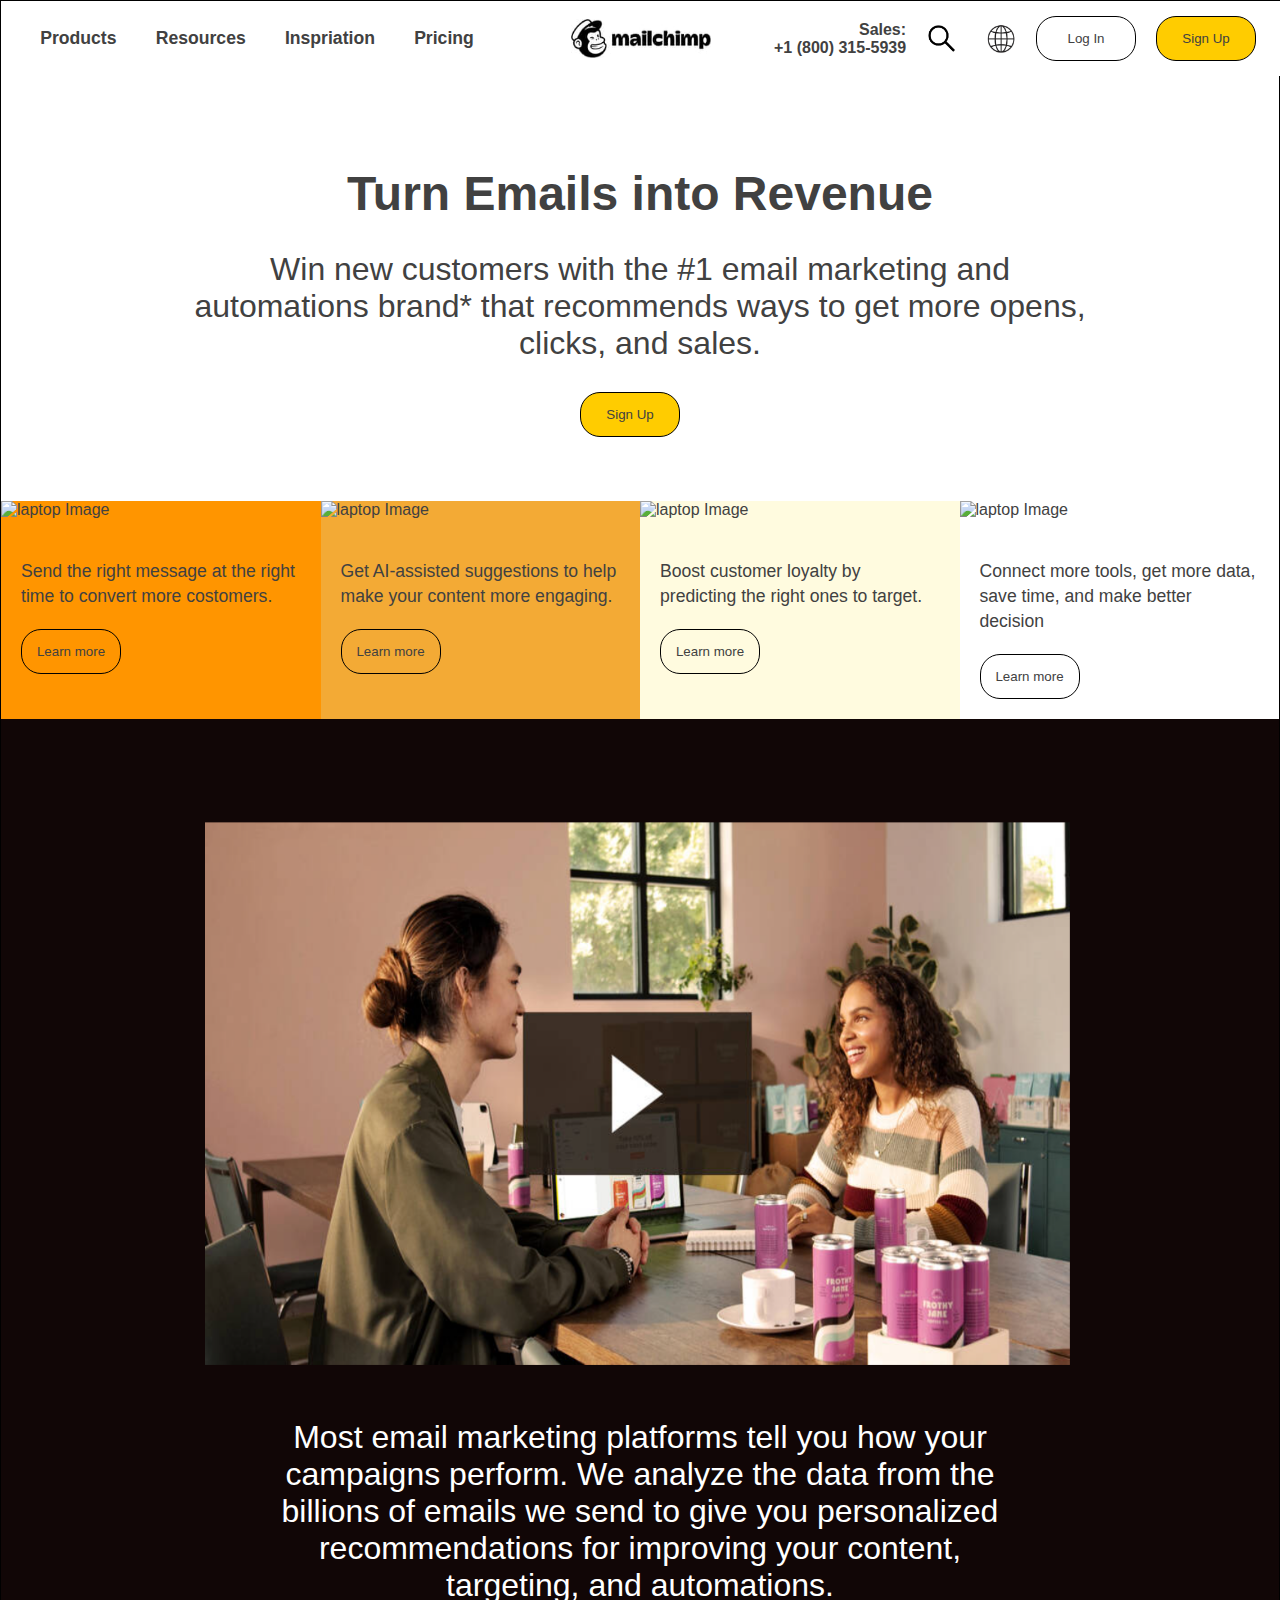
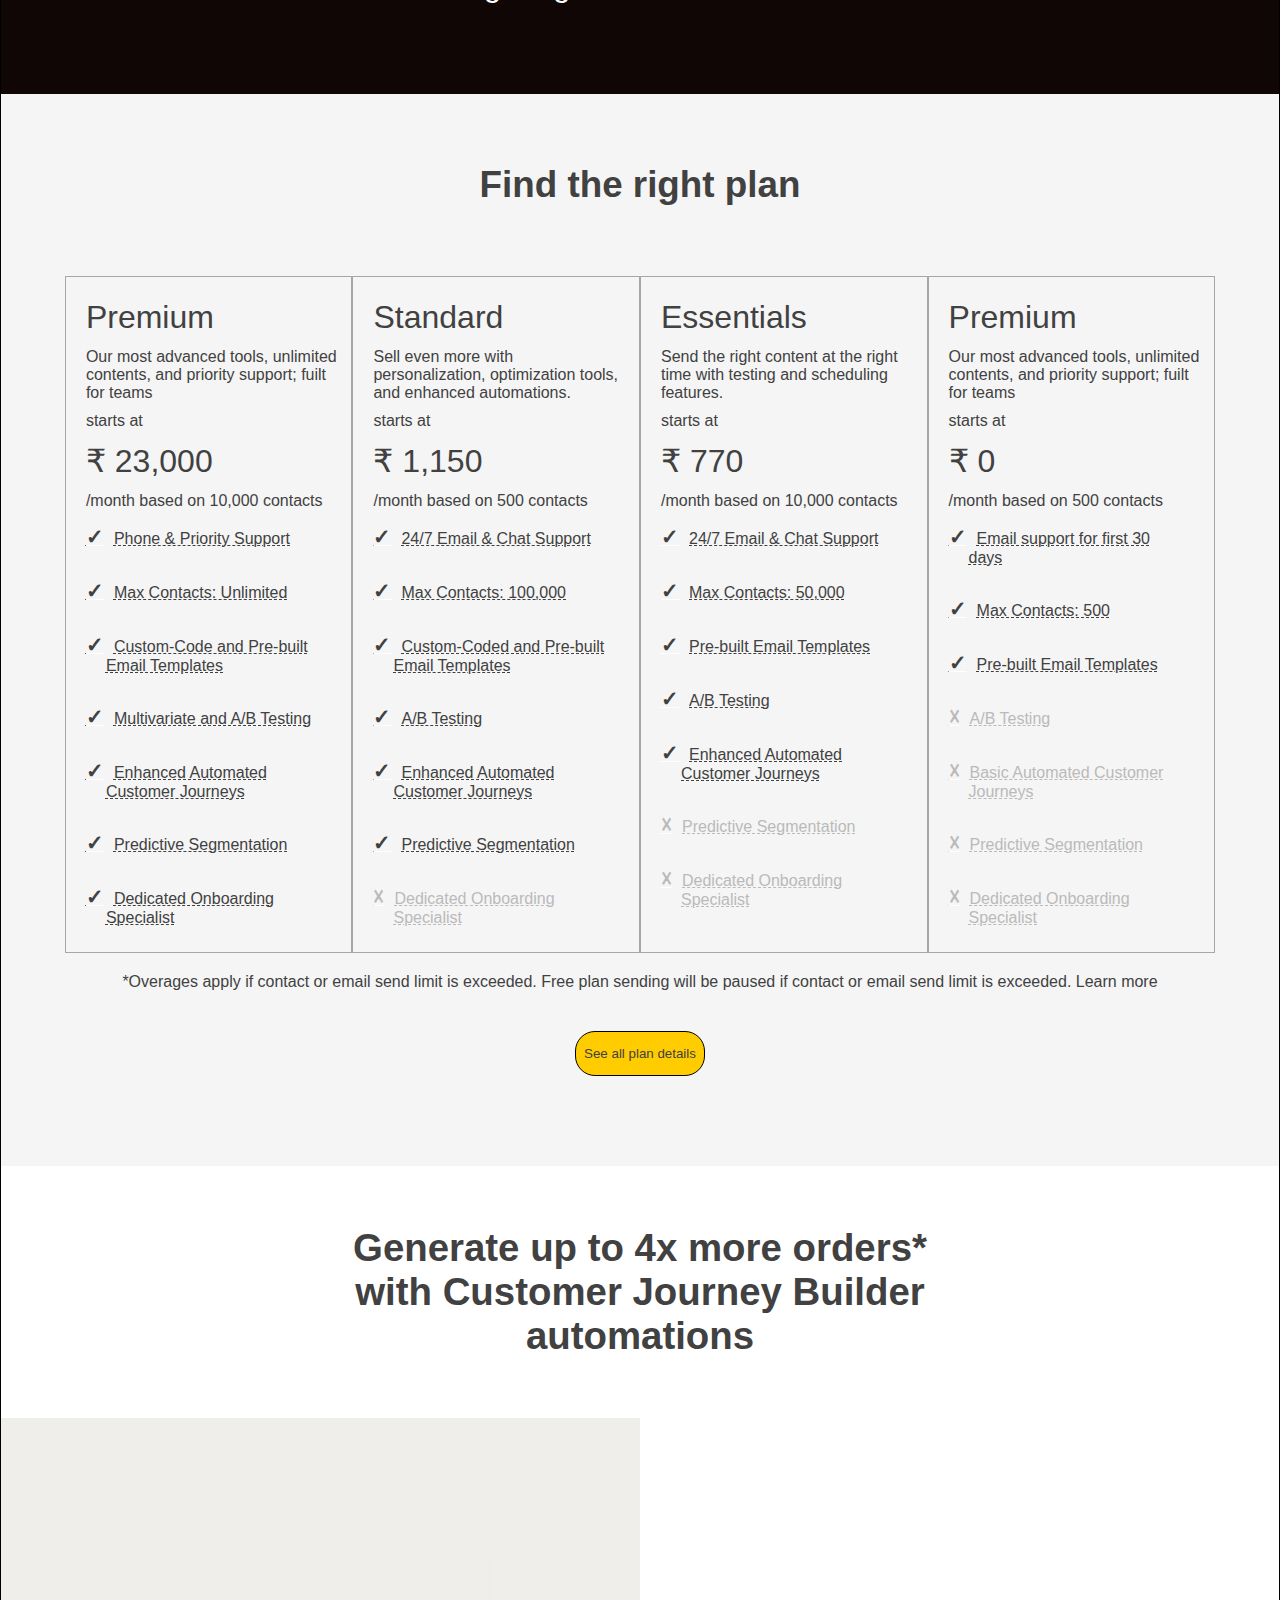
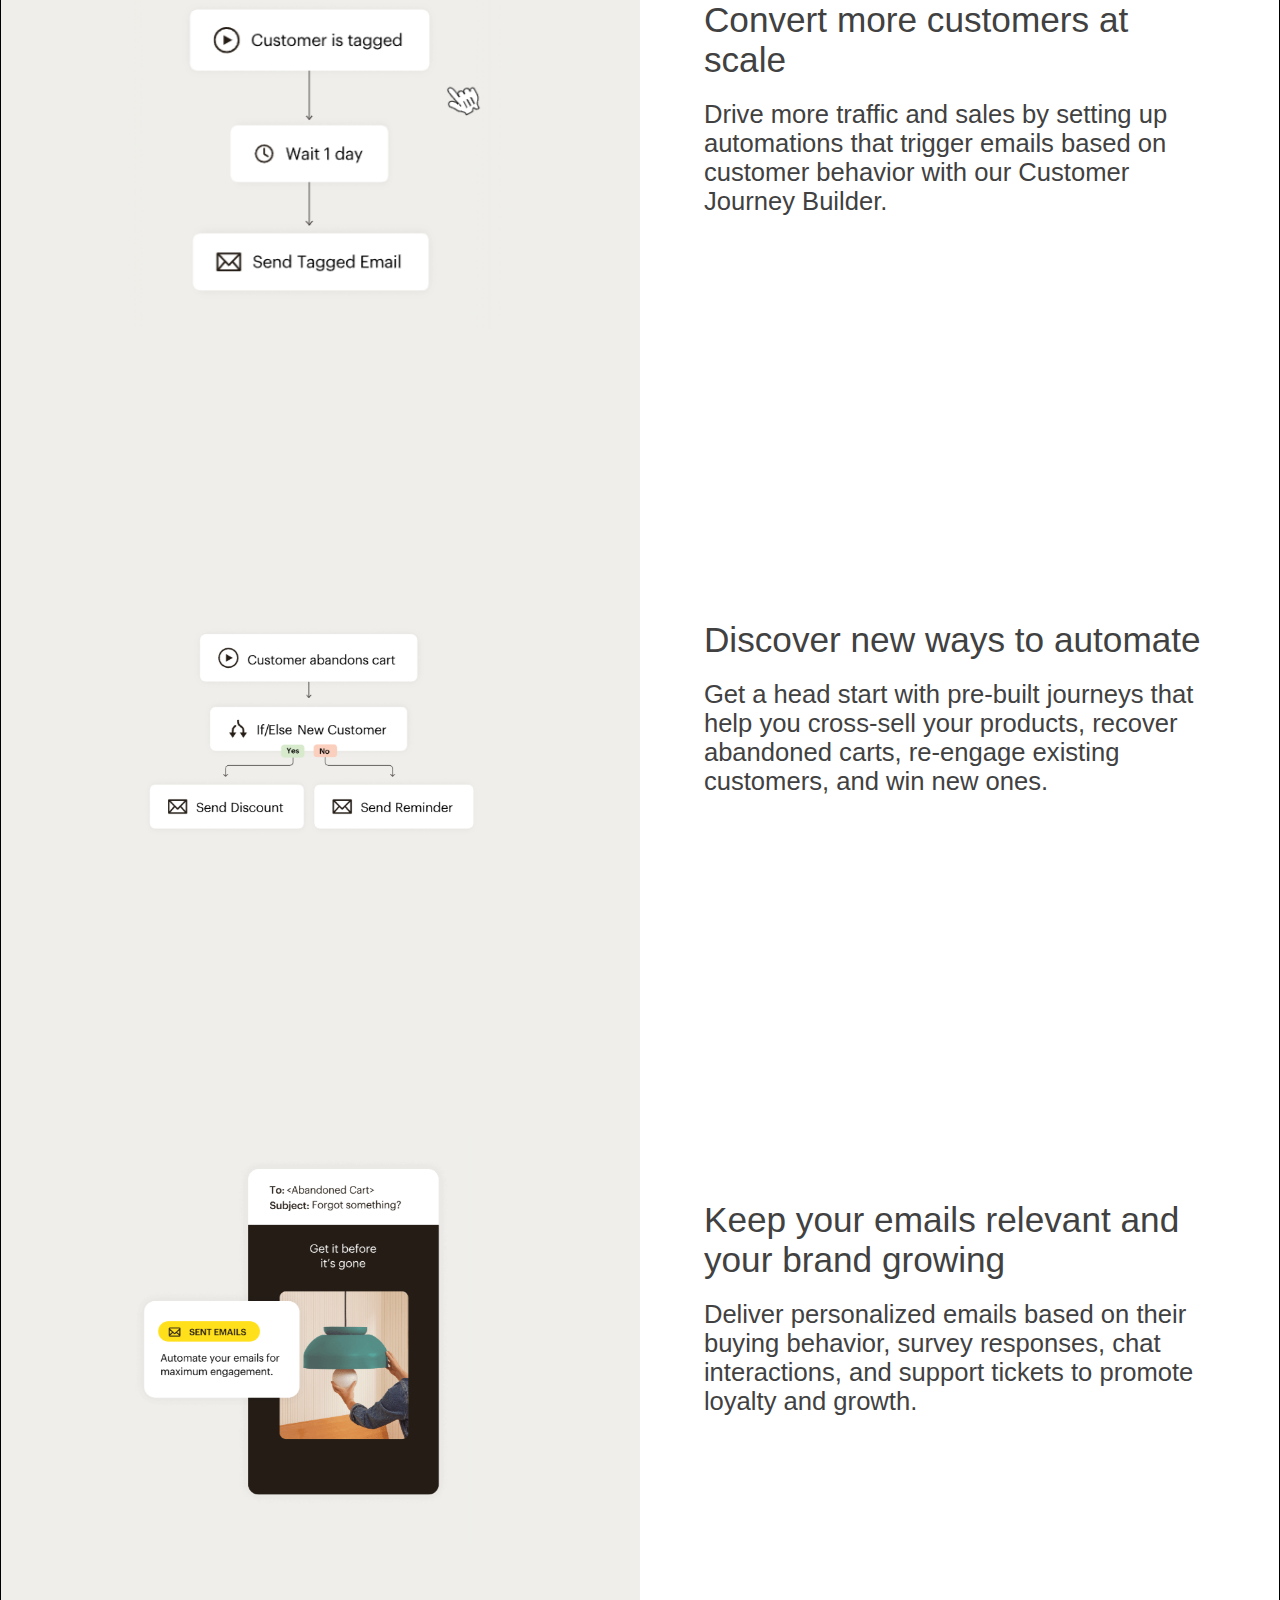
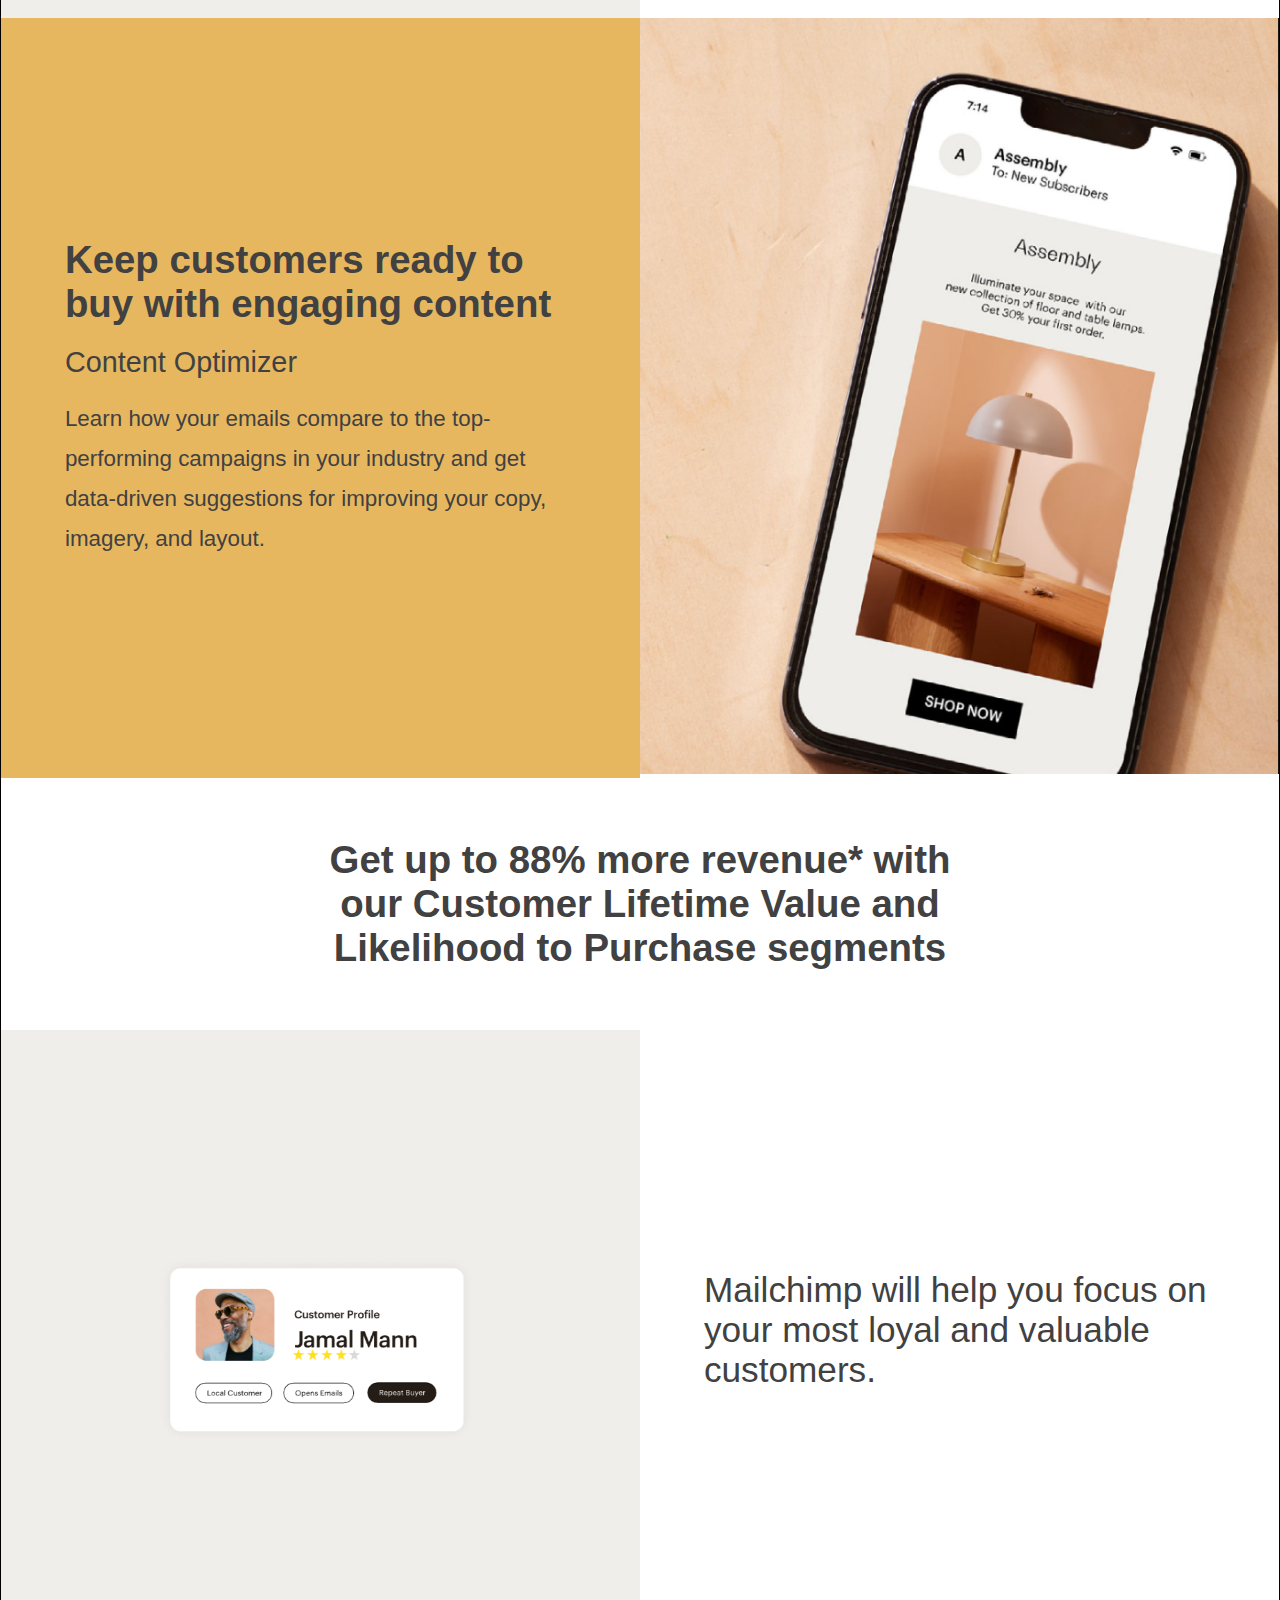
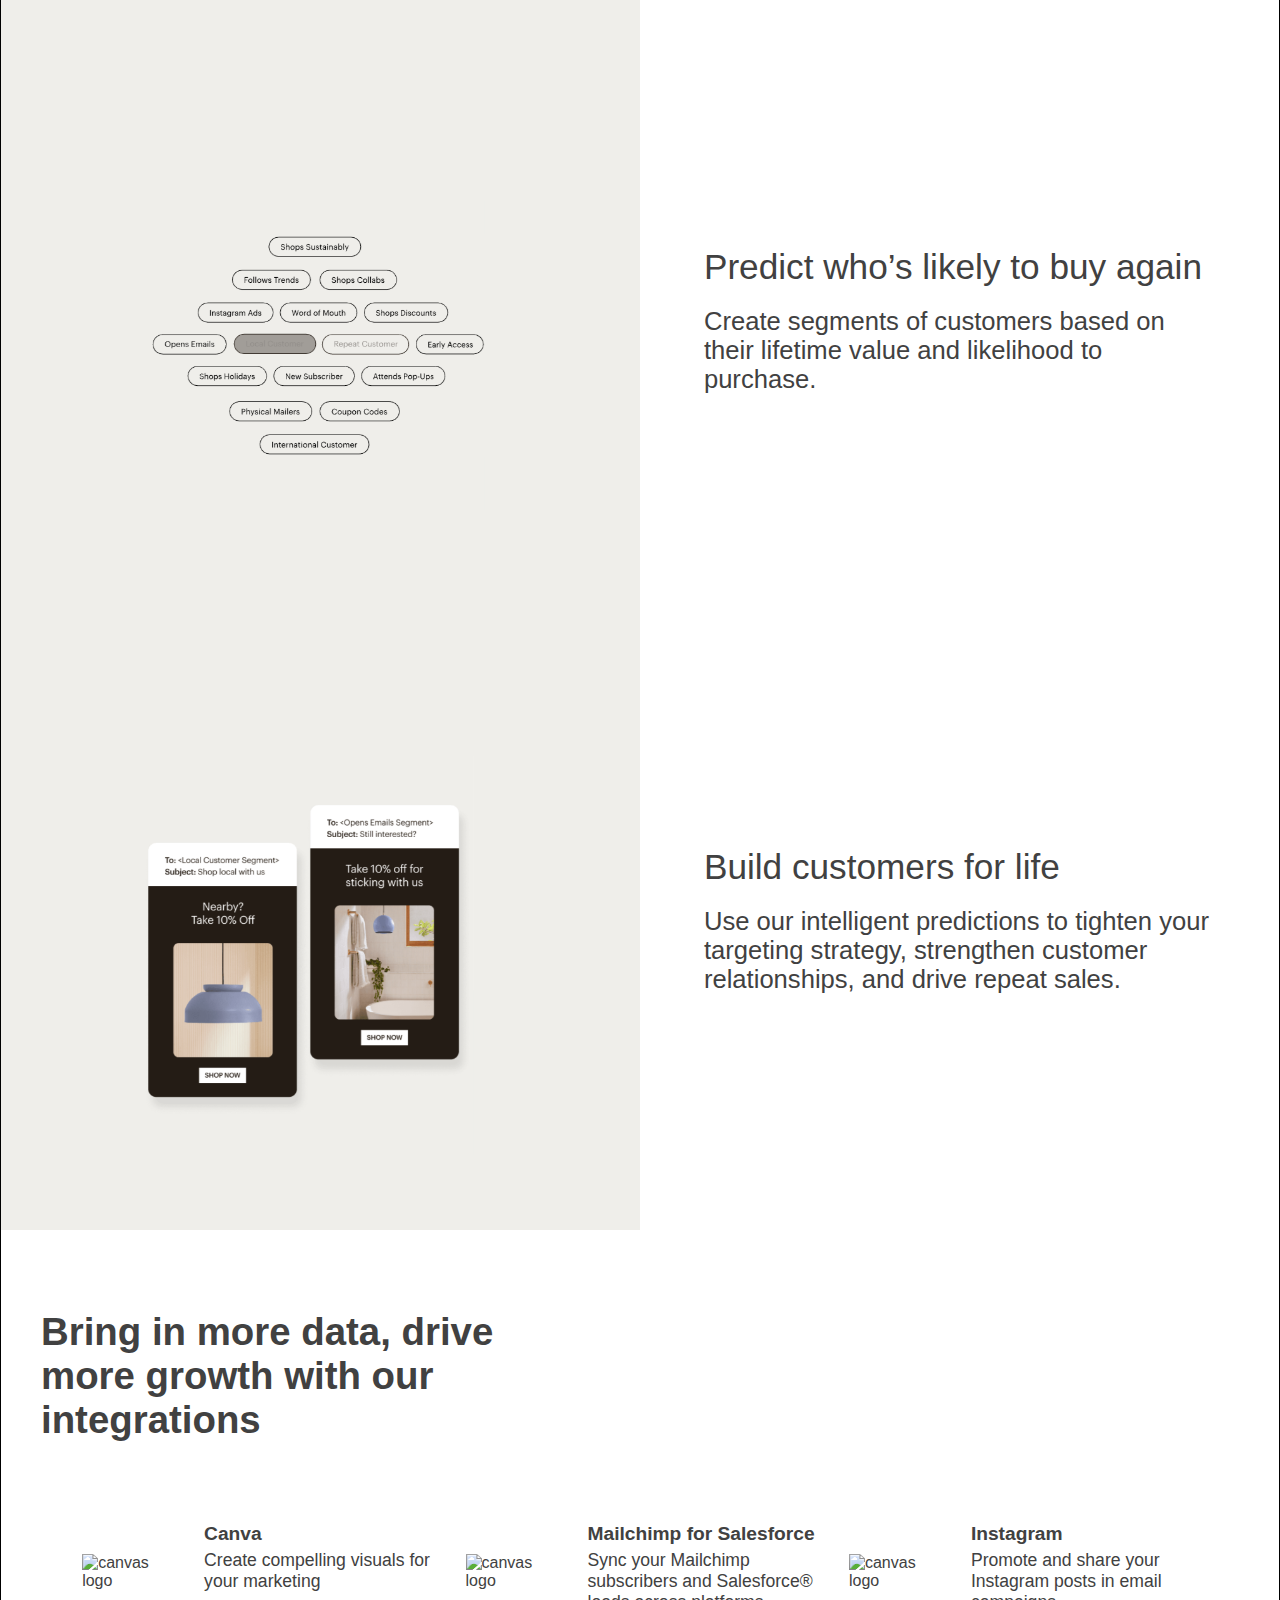
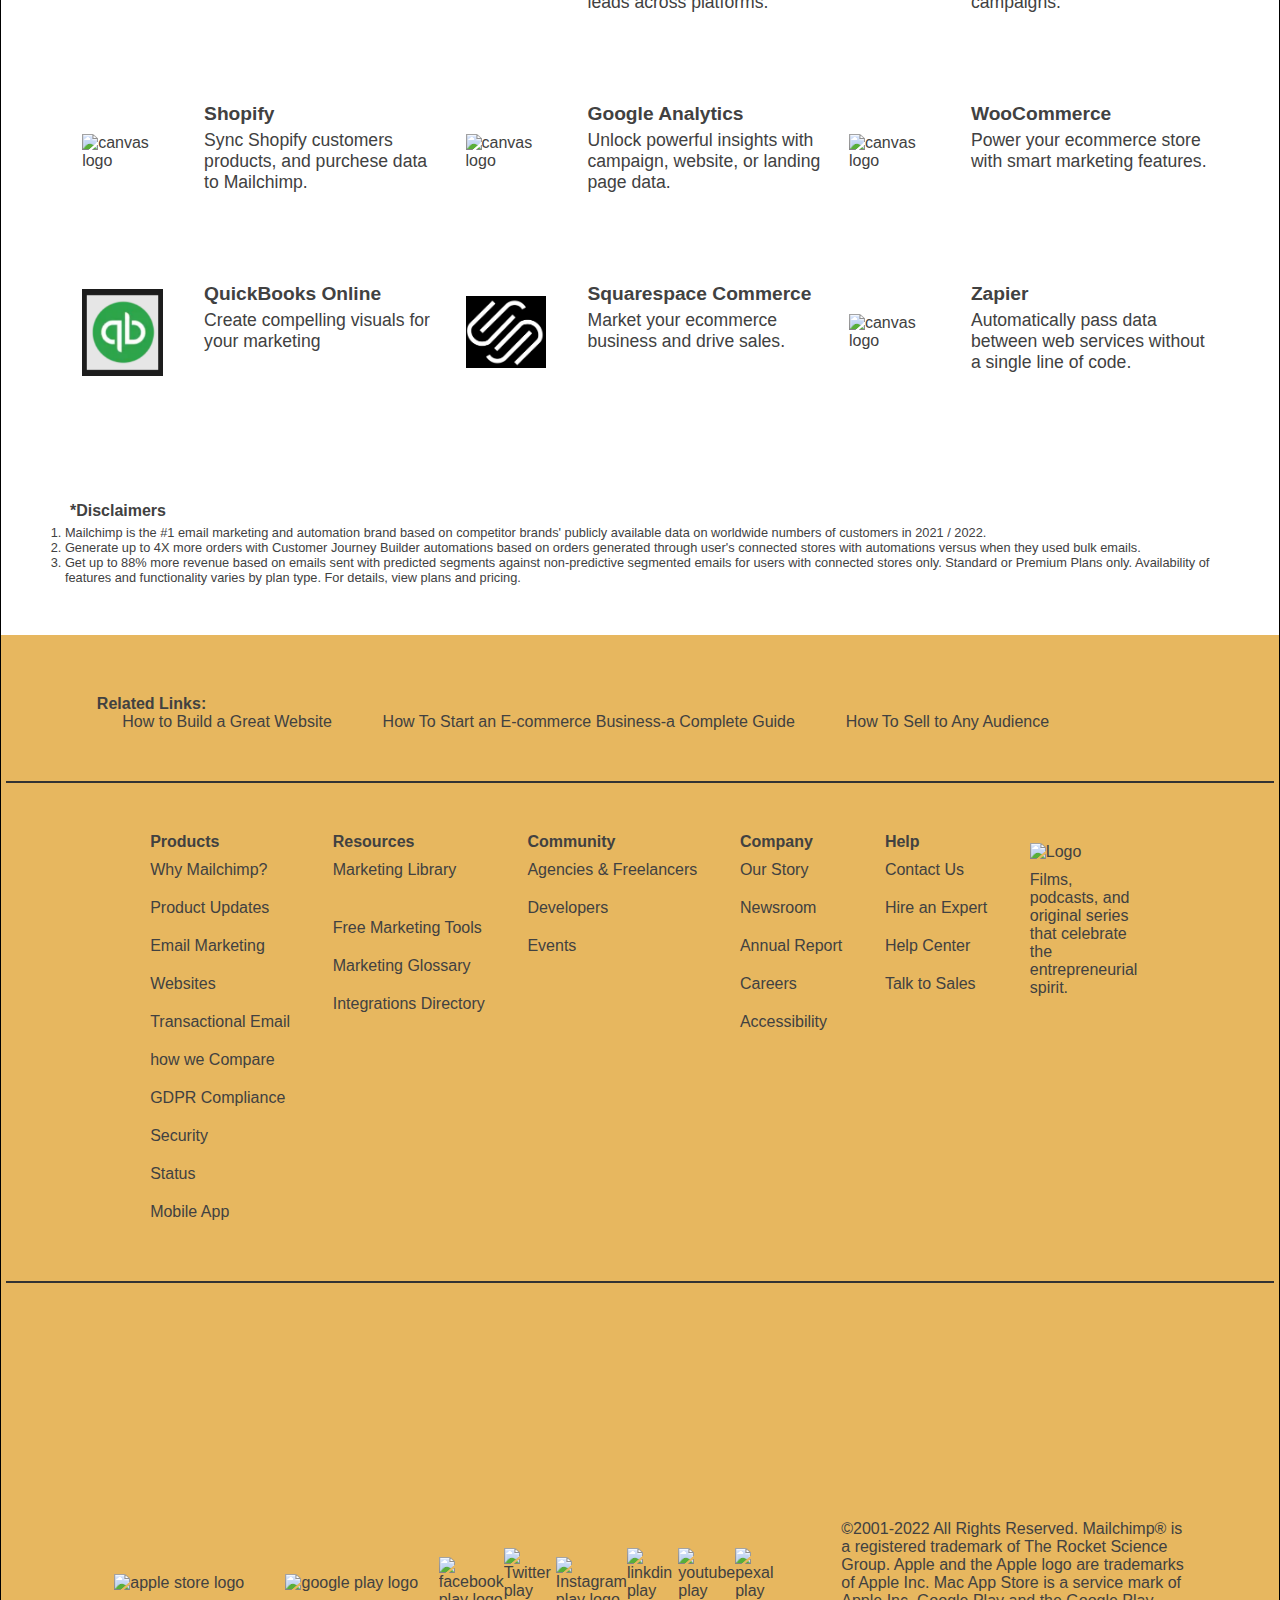
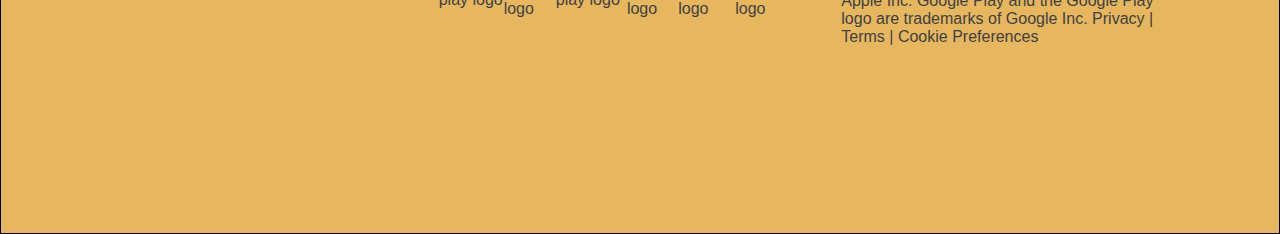
==== commit 78103dc7: "Merge pull request #7 from daljeet-coder/day-5" ====
--- a/index.html
+++ b/index.html
@@ -17,7 +17,22 @@
 
 <body>
     <div id="main">
-        <nav id="#navbar">
+        <div id="hamArea">
+            <div id="hamIcon">
+                <div></div>
+                <div></div>
+                <div></div>
+            </div>
+            <div class="backArrow">&#8592</div>
+            <div id="hamIconClose">
+                <div></div>
+                <div></div>
+            </div>
+            <a id="logo" href="index.html">
+                <img src="/images/logo.jpg" alt="">
+            </a>
+        </div>
+        <nav id="#navbar" class="nav_hide">
             <div id="nav_left">
                 <div class="dropdown">
                     <div class="nav_list" id="prod">Products</div>
@@ -26,14 +41,13 @@
                             <!-- dorpdown content will be displayed here -->
                             <p class="dull">WE'LL HELP YOU </p>
                             <div class="drop_right">
-                                <a href="" class='arrow_link'>
+                                <a class='arrow_link'>
                                     <p class="nav_sublink">Get Your Business Online</p>
                                     <div class="arrow"> &#8250</div>
                                 </a>
                                 <div class="dropright_content">
-                                    <!-- dropleftcontent here -->
-                                    <div class="dropright_content_inner">
-
+                                    <!-- droprightcontent here -->
+                                    <div class="dropright_content_inner">
                                         <a href="" class="hd_pra">
                                             <p class="nav_sublink">Websites</p>
                                             <p>Create a free website that comes with build-in marketing tools.</p>
@@ -58,7 +72,7 @@
                                 </div>
                             </div>
                             <div class="drop_right">
-                                <a href="" class='arrow_link'>
+                                <a class='arrow_link'>
 
                                     <p class="nav_sublink">Market Your Business</p>
                                     <div class="arrow"> &#8250</div>
@@ -97,7 +111,7 @@
                             <hr>
                             <p class="dull">PLATEFORM FEATURS </p>
                             <div class="drop_right">
-                                <a href="" class='arrow_link'>
+                                <a class='arrow_link'>
 
                                     <p class="nav_sublink">Audience Management</p>
                                     <div class="arrow"> &#8250</div>
@@ -141,7 +155,7 @@
                                 </div>
                             </div>
                             <div class="drop_right">
-                                <a href="" class='arrow_link'>
+                                <a class='arrow_link'>
 
                                     <p class="nav_sublink">Creative Tools </p>
                                     <div class="arrow"> &#8250</div>
@@ -177,7 +191,7 @@
                                 </div>
                             </div>
                             <div class="drop_right">
-                                <a href="" class='arrow_link'>
+                                <a class='arrow_link'>
 
                                     <p class="nav_sublink">Marketing Automation </p>
                                     <div class="arrow">&#8250</div>
@@ -202,7 +216,7 @@
                                 </div>
                             </div>
                             <div class="drop_right">
-                                <a href="" class='arrow_link'>
+                                <a class='arrow_link'>
 
                                     <p class="nav_sublink">Insights & Analytics</p>
                                     <div class="arrow"> &#8250</div>
@@ -240,7 +254,7 @@
                             <hr>
                             <p class="dull">NOT SURE WHERE TO START </p>
                             <div class="drop_right">
-                                <a href="" class='arrow_link'>
+                                <a class='arrow_link'>
                                     <p class="nav_sublink">What's Right for Me? </p>
                                     <div class="arrow"> &#8250</div>
                                 </a>
@@ -284,20 +298,24 @@
                     </div>
                 </div>
                 <div class="dropdown">
-                    <div class="nav_list" id="Res">Resources</div>
+                    <div class="nav_list" id="res">Resources</div>
                     <div class="dorpdown_content">
                         <!-- dorpdown content will be displayed here -->
                         <div class="dorpdown_content_inner">
                             <p class="dull">LEARN </p>
-                            <p class="nav_sublink">Mailchimp 101</p>
-                            <p class="nav_sublink">Help Center</p>
-                            <div class="drop_right">
-                                <a href="" class='arrow_link'>
+                            <a href="https://mailchimp.com/resources/mailchimp-101/" target="_blank">
+                                <p class="nav_sublink_e">Mailchimp 101</p>
+                            </a>
+                            <a href="https://mailchimp.com/help/" target="_blank">
+                                <p class="nav_sublink_e">Help Center</p>
+                            </a>
+                            <div class="drop_right">
+                                <a class='arrow_link'>
                                     <p class="nav_sublink">Marketing Library</p>
                                     <div class="arrow"> &#8250</div>
                                 </a>
                                 <div class="dropright_content">
-                                    <!-- dropleftcontent here -->
+
                                     <div class="dropright_content_inner">
 
                                         <a href="" class="hd_pra">
@@ -330,725 +348,720 @@
 
                                     </div>
                                     <hr>
-                                    <a href="" class=" nav_dropdown_card_nd_content ">
-                                        <img src=" https://eep.io/images/yzco4xsimv0y/2E5labkUazprAZHQPKMN0r/8958282aed51240f71351d1a6918963e/Demand-Gen-Time-Savers-Article-Hero.jpg?w=1520&fm=webp&q=70 " alt=" image and its details ">
+                                    <a href="" class="nav_dropdown_card_nd_content">
+                                        <img src=" https://eep.io/images/yzco4xsimv0y/2E5labkUazprAZHQPKMN0r/8958282aed51240f71351d1a6918963e/Demand-Gen-Time-Savers-Article-Hero.jpg?w=1520&fm=webp&q=70" alt=" image and its details">
                                         <h4>E-commerce Automations: Time-Saving Techniques for E-commerce</h4>
                                         <p>See how Mailchimp's e-commerce automations can save you time and help you convert more first-time buyers into repeat customers.</p>
                                     </a>
                                     <hr>
                                     <p class="dull">BUSINESS STAGES</p>
-                                    <a href=" " class=" hd_pra ">
-                                        <p class=" nav_sublink ">Prep & Start</p>
+                                    <a href="#" class=hd_pra>
+                                        <p class="nav_sublink">Prep & Start</p>
                                         <p>Learn to write a business plan, build a brand, and trun your ambition into a successful business.</p>
                                     </a>
-                                    <a href=" " class=" hd_pra ">
-                                        <p class=" nav_sublink ">Manage & Run</p>
+                                    <a href="" class="hd_pra">
+                                        <p class="nav_sublink">Manage & Run</p>
                                         <p>Off and running? Find tips to help you lead, manage, and make your business even better.</p>
                                     </a>
-                                    <a href=" " class=" hd_pra ">
-                                        <p class=" nav_sublink ">Grow & Scale</p>
+                                    <a href="" class="hd_pra">
+                                        <p class="nav_sublink">Grow & Scale</p>
                                         <p>Whether you want to grow your team, your following, or your sales, we've got ideas.
                                         </p>
                                     </a>
-                                </div>
-                                <h2 class=" static ">
-                                    See Overview
-                                </h2>
-                            </div>
-                        </div>
-                        <hr>
-                        <P class='dull'>COMMUNITY </P>
-                        <div class="drop_right">
-                            <a href=" " class='arrow_link'>
-                                <p class="nav_sublink">For Freelances & Agencies</p>
-                                <div class=" arrow "> &#8250</div>
+                                    <h2 class="static">
+                                        See Overview
+                                    </h2>
+                                </div>
+                            </div>
+                            <hr>
+                            <P class='dull'>COMMUNITY </P>
+                            <div class="drop_right">
+                                <a class='arrow_link'>
+                                    <p class="nav_sublink">For Freelances & Agencies</p>
+                                    <div class="arrow"> &#8250</div>
+                                </a>
+                                <div class="dropright_content">
+                                    dropleftcontent here
+                                    <div class="dropright_content_inner">
+
+                                        <div class="img_nd_content">
+                                            <img src=" /images/logo.jpg" alt=" Logo">
+                                            <p>Join our community for freelancers and agencies to unlock tools for managing clients and perks to grow your business.</p>
+                                        </div>
+                                        <hr>
+                                        <a href="" class="hd_pra">
+                                            <p class="nav_sublink">Features for helping clients</p>
+                                            <p>Get access to tools in your Mailchimp account designed just for freelancers and agencies like you.</p>
+                                        </a>
+                                        <a href="" class="hd_pra">
+                                            <p class="nav_sublink">A guided path to partnership</p>
+                                            <p>See all the perks you can unlock as you grow toward becoming a Mailchimp partner.
+                                            </p>
+                                        </a>
+                                        <a href="" class="hd_pra">
+                                            <p class="nav_sublink">Get inspired by your peers</p>
+                                            <p>Catch up on tips and marketing wisdom from freelancers and agencies around the world.</p>
+                                        </a>
+                                    </div>
+                                </div>
+                            </div>
+                            <div class="drop_right">
+                                <a class='arrow_link'>
+                                    <p class="nav_sublink">For Developers</p>
+                                    <div class="arrow"> &#8250</div>
+                                </a>
+                                <div class="dropright_content">
+                                    dropleftcontent here
+                                    <div class="dropright_content_inner">
+                                        <div class="img_nd_content">
+                                            <a href=" #" class="img_nd_content_img">
+                                                <img src=" /images/logo.jpg" alt=" Logo">
+                                            </a>
+                                            <p>Our APIs maek it easy to bring data from your app info Mailchimp, so you can manage your audience, trigger event-based emails, and more.</p>
+                                        </div>
+                                        <hr>
+                                        <a href="" class="hd_pra">
+                                            <p class="nav_sublink">Marketing API</p>
+                                            <p>Use custom data from your app to power timely, relevant marketing campaigns.
+                                            </p>
+                                        </a>
+                                        <a href="" class="hd_pra">
+                                            <p class="nav_sublink">Transactional API</p>
+                                            <p>Send targeted and event-driven emails and handle and parse inbound email from your users.</p>
+                                        </a>
+                                        <a href="" class="hd_pra">
+                                            <p class="nav_sublink">Release Notes</p>
+                                            <p>The latest updates to our APIs and developer tools.</p>
+                                        </a>
+                                        <a href="" class="hd_pra">
+                                            <p class="nav_sublink">Transactional Email</p>
+                                            <p>Deliver targeted, event-driven messages at scale using our Transactional API or SMTP integrati</p>
+                                        </a>
+                                    </div>
+                                </div>
+                            </div>
+                            <a href="https://mailchimp.com/experts/" target='_blank'>
+                                <p class="nav_sublink_e">Hire A Trusted Partner</p>
                             </a>
-                            <div class=" dropright_content ">
-                                <!-- dropleftcontent here -->
-                                <div class=" dropright_content_inner ">
-
-                                    <div class=" img_nd_content ">
-                                        <img src=" /images/logo.jpg " alt=" Logo ">
-                                        <p>Join our community for freelancers and agencies to unlock tools for managing clients and perks to grow your business.</p>
-                                    </div>
-                                    <hr>
-                                    <a href=" " class=" hd_pra ">
-                                        <p class=" nav_sublink ">Features for helping clients</p>
-                                        <p>Get access to tools in your Mailchimp account designed just for freelancers and agencies like you.</p>
-                                    </a>
-                                    <a href=" " class=" hd_pra ">
-                                        <p class=" nav_sublink ">A guided path to partnership</p>
-                                        <p>See all the perks you can unlock as you grow toward becoming a Mailchimp partner.
-                                        </p>
-                                    </a>
-                                    <a href=" " class=" hd_pra ">
-                                        <p class=" nav_sublink ">Get inspired by your peers</p>
-                                        <p>Catch up on tips and marketing wisdom from freelancers and agencies around the world.</p>
-                                    </a>
-                                </div>
-                            </div>
-                        </div>
-                        <div class="drop_right">
-                            <a href=" " class='arrow_link'>
-                                <p class=" nav_sublink ">For Developers</p>
-                                <div class=" arrow "> &#8250</div>
+                            <hr>
+                            <a href="tel:+18003155939">
+                                <p class="nav_sublink_e">Talk to Sales: +20 39804590234 </p>
                             </a>
-                            <div class=" dropright_content ">
-                                <!-- dropleftcontent here -->
-                                <div class=" dropright_content_inner ">
-                                    <div class=" img_nd_content ">
-                                        <a href=" # " class=" img_nd_content_img ">
-                                            <img src=" /images/logo.jpg " alt=" Logo ">
-                                        </a>
-                                        <p>Our APIs maek it easy to bring data from your app info Mailchimp, so you can manage your audience, trigger event-based emails, and more.</p>
-                                    </div>
-                                    <hr>
-                                    <a href=" " class=" hd_pra ">
-                                        <p class=" nav_sublink ">Marketing API</p>
-                                        <p>Use custom data from your app to power timely, relevant marketing campaigns.
-                                        </p>
-                                    </a>
-                                    <a href=" " class=" hd_pra ">
-                                        <p class=" nav_sublink ">Transactional API</p>
-                                        <p>Send targeted and event-driven emails and handle and parse inbound email from your users.</p>
-                                    </a>
-                                    <a href=" " class=" hd_pra ">
-                                        <p class=" nav_sublink ">Release Notes</p>
-                                        <p>The latest updates to our APIs and developer tools.</p>
-                                    </a>
-                                    <a href=" " class=" hd_pra ">
-                                        <p class=" nav_sublink ">Transactional Email</p>
-                                        <p>Deliver targeted, event-driven messages at scale using our Transactional API or SMTP integrati</p>
-                                    </a>
-
-                                </div>
-                            </div>
-                        </div>
-                        <p class=" nav_sublink ">Hire A Trusted Partner</p>
-                        <hr>
-                        <p class=" nav_sublink ">Talk to Sales: +20 39804590234 </p>
-                        <div class=" dropdwn_btm ">
-                            <h4>App Integrations</h4>
-                            <p>Connect your digital tools so you can do more with your marketing.</p>
-                            <a href=" ">See all integratioons </a>
-                        </div>
-                    </div>
-                    <div class=" dorpdown_content_right "></div>
-                </div>
+                            <div class="dropdwn_btm">
+                                <h4>App Integrations</h4>
+                                <p>Connect your digital tools so you can do more with your marketing.</p>
+                                <a href="">See all integratioons </a>
+                            </div>
+                        </div>
+                        <div class="dorpdown_content_right"></div>
+                    </div>
+                </div>
+                <div class="dropdown">
+                    <div class="nav_list" id="insp">Inspriation</div>
+                    <div class="dorpdown_content">
+                        <!-- dorpdown content will be displayed here -->
+                        <div class="dorpdown_content_inner">
+                            <a href=" https://mailchimp.com/presents/" target=" _blank" class="impression_logo">
+                                <img src=" /images/logo.jpg" alt=" Logo full">
+                            </a>
+                            <div class="drop_right">
+                                <a class='arrow_link '>
+                                    <p class="nav_sublink">Podcasts </p>
+                                    <div class="arrow"> &#8250</div>
+                                </a>
+                                <div class="dropright_content">
+                                    <!-- dropleftcontent here -->
+                                    <div class="dropright_content_inner">
+
+                                        <p>A collection of original content that celebrates the entrepreneurial spirit.</p>
+                                        <hr>
+                                        <p class="dull">PODCASTS</p>
+
+                                        <a href=" https://mailchimp.com/presents/podcast/sonic-symbolism/" class="nav_dropdown_card_nd_content">
+                                            <img src=" images/podcast.png" alt=" image and its details">
+                                            <h4 class="nav_dropdown_card_heading">New podcast from Björk</h4>
+                                            <p>In Sonic Symbolism, hear Björk and her collaborators discuss the making of her last 9 albums.</p>
+                                        </a>
+                                        <div class="nav_dropdown_card_nd_content">
+                                            <img src=" images/podcast2.png" alt=" image and its details">
+                                            <h4 class="nav_dropdown_card_heading">New Podcast: Listening</h4>
+                                            <p>Explore the minds of 10 musicians as they use their surroundings to make sense of the world</p>
+                                        </div>
+                                    </div>
+                                    <h2 class="static">
+                                        Listen
+                                    </h2>
+                                </div>
+                            </div>
+                            <div class="drop_right">
+                                <a class='arrow_link '>
+                                    <p class="nav_sublink">Seires </p>
+                                    <div class="arrow"> &#8250</div>
+                                </a>
+                                <div class="dropright_content">
+                                    <!-- dropleftcontent here -->
+                                    <div class="dropright_content_inner">
+
+                                        <p>A collection of original content that celebrates the entrepreneurial spirit.</p>
+                                        <hr>
+                                        <p class="dull">ORIGINAL SERIES</p>
+
+                                        <div class="nav_dropdown_card_nd_content">
+                                            <img src=" images/swtich.png" alt=" SWITCHING Off image">
+                                            <h4 class="nav_dropdown_card_heading">Switching Off</h4>
+                                            <p>Family comes first, especially this time of year.</p>
+                                        </div>
+                                        <div class="nav_dropdown_card_nd_content">
+                                            <img src=" images/famBs.png" alt=" A family business image">
+                                            <h4 class="nav_dropdown_card_heading">A Family Business</h4>
+                                            <p>Kick start the holidays with this Second Act episode chock full of food, family, and tradition.</p>
+                                        </div>
+                                    </div>
+                                    <h2 class="static">
+                                        Watch
+                                    </h2>
+                                </div>
+                            </div>
+                            <div class="drop_right">
+                                <a class='arrow_link '>
+                                    <p class="nav_sublink">Films </p>
+                                    <div class="arrow"> &#8250</div>
+                                </a>
+                                <div class="dropright_content">
+                                    <!-- dropleftcontent here -->
+                                    <div class="dropright_content_inner">
+
+                                        <p>A collection of original content that celebrates the entrepreneurial spirit.</p>
+                                        <hr>
+                                        <p class="dull">FILMS</p>
+
+                                        <a href="" class="nav_dropdown_card_nd_content">
+                                            <img src=" /images/crown.png" alt=" SWITCHING Off image">
+                                            <h4 class="nav_dropdown_card_heading">Crown Candy</h4>
+                                            <p>This 100-year-old candy store in St. Louis is rich in history-and chocolate.
+                                            </p>
+                                        </a>
+                                        <a href="" class="nav_dropdown_card_nd_content">
+                                            <img src=" /images/noodle.png" alt=" A family business image">
+                                            <h4 class="nav_dropdown_card_heading">Welcome to Noodle School</h4>
+                                            <p>Students come here to learn from the best and get their shot at a billion-dollor industry</p>
+                                        </a>
+                                    </div>
+                                    <h2 class="static">
+                                        Watch
+                                    </h2>
+                                </div>
+                            </div>
+                            <hr>
+                            <a href=" https://mailchimp.com/courier/" target=" _blank">
+                                <img src=" https://eep.io/images/yzco4xsimv0y/6dAj3Qwts7baFYveSjoNtu/d2f0f010176f132356c978fa96073835/Courier.svg?w=520&fm=webp&q=80" alt=" Images and logos">
+                            </a>
+                            <div class="drop_right">
+                                <a class='arrow_link '>
+                                    <p class="nav_sublink">Expert Insights </p>
+                                    <div class="arrow"> &#8250</div>
+                                </a>
+                                <div class="dropright_content">
+                                    <!-- dropleftcontent here -->
+                                    <div class="dropright_content_inner">
+
+                                        <p>A collection of original content that celebrates the entrepreneurial spirit.</p>
+                                        <hr>
+                                        <p class="dull">WORKSHOP</p>
+
+                                        <div class="nav_dropdown_card_nd_content">
+                                            <img src="images/social.png" alt=" SWITCHING Off image">
+                                            <h4 class="nav_dropdown_card_heading">How to win customers without social media
+                                            </h4>
+                                            <p>As social media ads become less effective, how esle should you go about acquiring new customers?</p>
+                                        </div>
+                                        <a href="" class="nav_dropdown_card_nd_content">
+                                            <img src="images/tshirt.png" alt=" A family business image">
+                                            <h4 class="nav_dropdown_card_heading">the $10 million T-Shirt</h4>
+                                            <p>how did a 'Black Founders Matter' T-shirt design transform into a venture capital firm? According to founder Marceau Michel, it was almost completely by accident.</p>
+                                        </a>
+                                    </div>
+                                    <h2 class="static">
+                                        All Articles
+                                    </h2>
+                                </div>
+                            </div>
+                            <div class="drop_right">
+                                <a class='arrow_link '>
+                                    <p class="nav_sublink">Industry Trends </p>
+                                    <div class="arrow"> &#8250</div>
+                                </a>
+                                <div class="dropright_content">
+                                    <!-- dropleftcontent here -->
+                                    <div class="dropright_content_inner">
+
+                                        <p>A collection of original content that celebrates the entrepreneurial spirit.</p>
+                                        <hr>
+                                        <p class="dull">BRIEFINGS</p>
+
+                                        <a href="" class="nav_dropdown_card_nd_content">
+                                            <img src=" images/righttime.png" alt=" SWITCHING Off image">
+                                            <h4 class="nav_dropdown_card_heading">Stepping away at the right time</h4>
+                                            <p>For Orange Bus founders Julian Leighton and Mike Parker, leaving the business was always the plan</p>
+                                        </a>
+                                        <a href=" #" class="nav_dropdown_card_nd_content">
+                                            <img src=" images/inname.png" alt=" A family business image">
+                                            <h4 class="nav_dropdown_card_heading">What's in name?</h4>
+                                            <p>At first glance, the names of your business might not seem like a curcial factor in your success - but getting it wrong could cause complications. here are the basic element to consider</p>
+                                        </a>
+                                    </div>
+                                    <h2 class="static">
+                                        All articles
+                                    </h2>
+                                </div>
+                            </div>
+                            <div class="drop_right">
+                                <a class='arrow_link '>
+                                    <p class="nav_sublink">Smart Living </p>
+                                    <div class="arrow"> &#8250</div>
+                                </a>
+                                <div class="dropright_content">
+                                    <!-- dropleftcontent here -->
+                                    <div class="dropright_content_inner">
+
+                                        <p>A collection of original content that celebrates the entrepreneurial spirit.</p>
+                                        <hr>
+                                        <p class="dull">LIFE</p>
+
+                                        <a href=" #" class="nav_dropdown_card_nd_content">
+                                            <img src=" /images/laurence.png" alt=" SWITCHING Off image">
+                                            <h4 class="nav_dropdown_card_heading">Starting your day right: Laurence Leenaert
+                                            </h4>
+                                            <p>Laurence Leenaert, founder and designer at LRNCE, a handmade ceramics and lifestyle brand in Marrakesh, on her morning routine.</p>
+                                        </a>
+                                        <div class="nav_dropdown_card_nd_content">
+                                            <img src=" /images/kerol.png" alt="A family business image">
+                                            <h4 class="nav_dropdown_card_heading">How I live: Kerol Izwan</h4>
+                                            <p>The founder of Malaysian publishing and lifestyle company Musotrees on why he quit the nine to fie(and his career as biologist) to build the thing that makes him happy</p>
+                                        </div>
+                                    </div>
+                                    <h2 class="static">
+                                        See Overview
+                                    </h2>
+                                </div>
+                            </div>
+                            <hr>
+                            <p class="nav_sublink"><a href=" tel:+18003155939"> Talk to Sales:+1 (800) 315-5939 </a> </p>
+                        </div>
+                        <div class="dorpdown_content_right"></div>
+                    </div>
+                </div>
+                <a href=" /pricing.html" class="nav_list" id=" prc">Pricing</a>
             </div>
-
-            <div class="dropdown">
-                <div class="nav_list" id=" insp ">Inspriation</div>
-                <div class=" dorpdown_content ">
-                    <!-- dorpdown content will be displayed here -->
-                    <div class=" dorpdown_content_inner ">
-                        <a href=" https://mailchimp.com/presents/ " target=" _blank " class=" impression_logo ">
-                            <img src=" /images/logo.jpg " alt=" Logo full ">
-                        </a>
-                        <div class=" drop_right">
-                            <a href=" " class='arrow_link '>
-                                <p class=" nav_sublink ">Podcasts </p>
-                                <div class=" arrow "> &#8250</div>
-                            </a>
-                            <div class=" dropright_content ">
-                                <!-- dropleftcontent here -->
-                                <div class=" dropright_content_inner ">
-
-                                    <p>A collection of original content that celebrates the entrepreneurial spirit.</p>
-                                    <hr>
-                                    <p class=" dull ">PODCASTS</p>
-
-                                    <a href=" https://mailchimp.com/presents/podcast/sonic-symbolism/ " class=" nav_dropdown_card_nd_content ">
-                                        <img src=" images/podcast.png " alt=" image and its details ">
-                                        <h4 class=" nav_dropdown_card_heading ">New podcast from Björk</h4>
-                                        <p>In Sonic Symbolism, hear Björk and her collaborators discuss the making of her last 9 albums.</p>
-                                    </a>
-                                    <div class=" nav_dropdown_card_nd_content ">
-                                        <img src=" images/podcast2.png " alt=" image and its details ">
-                                        <h4 class=" nav_dropdown_card_heading ">New Podcast: Listening</h4>
-                                        <p>Explore the minds of 10 musicians as they use their surroundings to make sense of the world</p>
-                                    </div>
-                                </div>
-                                <h2 class=" static ">
-                                    Listen
-                                </h2>
-                            </div>
-                        </div>
-                        <div class=" drop_right">
-                            <a href=" " class='arrow_link '>
-                                <p class=" nav_sublink ">Seires </p>
-                                <div class=" arrow "> &#8250</div>
-                            </a>
-                            <div class=" dropright_content ">
-                                <!-- dropleftcontent here -->
-                                <div class=" dropright_content_inner ">
-
-                                    <p>A collection of original content that celebrates the entrepreneurial spirit.</p>
-                                    <hr>
-                                    <p class=" dull ">ORIGINAL SERIES</p>
-
-                                    <div class=" nav_dropdown_card_nd_content ">
-                                        <img src=" images/swtich.png " alt=" SWITCHING Off image ">
-                                        <h4 class=" nav_dropdown_card_heading ">Switching Off</h4>
-                                        <p>Family comes first, especially this time of year.</p>
-                                    </div>
-                                    <div class=" nav_dropdown_card_nd_content ">
-                                        <img src=" images/famBs.png " alt=" A family business image ">
-                                        <h4 class=" nav_dropdown_card_heading ">A Family Business</h4>
-                                        <p>Kick start the holidays with this Second Act episode chock full of food, family, and tradition.</p>
-                                    </div>
-                                </div>
-                                <h2 class=" static ">
-                                    Watch
-                                </h2>
-                            </div>
-                        </div>
-                        <div class=" drop_right">
-                            <a href=" " class='arrow_link '>
-                                <p class=" nav_sublink ">Films </p>
-                                <div class=" arrow "> &#8250</div>
-                            </a>
-                            <div class=" dropright_content ">
-                                <!-- dropleftcontent here -->
-                                <div class=" dropright_content_inner ">
-
-                                    <p>A collection of original content that celebrates the entrepreneurial spirit.</p>
-                                    <hr>
-                                    <p class=" dull ">FILMS</p>
-
-                                    <a href=" " class=" nav_dropdown_card_nd_content ">
-                                        <img src=" /images/crown.png " alt=" SWITCHING Off image ">
-                                        <h4 class=" nav_dropdown_card_heading ">Crown Candy</h4>
-                                        <p>This 100-year-old candy store in St. Louis is rich in history-and chocolate.
-                                        </p>
-                                    </a>
-                                    <a href=" " class=" nav_dropdown_card_nd_content ">
-                                        <img src=" /images/noodle.png " alt=" A family business image ">
-                                        <h4 class=" nav_dropdown_card_heading ">Welcome to Noodle School</h4>
-                                        <p>Students come here to learn from the best and get their shot at a billion-dollor industry</p>
-                                    </a>
-                                </div>
-                                <h2 class=" static ">
-                                    Watch
-                                </h2>
-                            </div>
-                        </div>
-                        <hr>
-                        <a href=" https://mailchimp.com/courier/ " target=" _blank ">
-                            <img src=" https://eep.io/images/yzco4xsimv0y/6dAj3Qwts7baFYveSjoNtu/d2f0f010176f132356c978fa96073835/Courier.svg?w=520&fm=webp&q=80 " alt=" Images and logos ">
-                        </a>
-                        <div class=" drop_right">
-                            <a href=" " class='arrow_link '>
-                                <p class=" nav_sublink ">Expert Insights </p>
-                                <div class=" arrow "> &#8250</div>
-                            </a>
-                            <div class=" dropright_content ">
-                                <!-- dropleftcontent here -->
-                                <div class=" dropright_content_inner ">
-
-                                    <p>A collection of original content that celebrates the entrepreneurial spirit.</p>
-                                    <hr>
-                                    <p class=" dull ">WORKSHOP</p>
-
-                                    <div class=" nav_dropdown_card_nd_content ">
-                                        <img src=" images/social.png " alt=" SWITCHING Off image ">
-                                        <h4 class=" nav_dropdown_card_heading ">How to win customers without social media
-                                        </h4>
-                                        <p>As social media ads become less effective, how esle should you go about acquiring new customers?</p>
-                                    </div>
-                                    <a href=" " class=" nav_dropdown_card_nd_content ">
-                                        <img src=" images/tshirt.png " alt=" A family business image ">
-                                        <h4 class=" nav_dropdown_card_heading ">the $10 million T-Shirt</h4>
-                                        <p>how did a 'Black Founders Matter' T-shirt design transform into a venture capital firm? According to founder Marceau Michel, it was almost completely by accident.</p>
-                                    </a>
-                                </div>
-                                <h2 class=" static ">
-                                    All Articles
-                                </h2>
-                            </div>
-                        </div>
-                        <div class=" drop_right">
-                            <a href=" " class='arrow_link '>
-                                <p class=" nav_sublink ">Industry Trends </p>
-                                <div class=" arrow "> &#8250</div>
-                            </a>
-                            <div class=" dropright_content ">
-                                <!-- dropleftcontent here -->
-                                <div class=" dropright_content_inner ">
-
-                                    <p>A collection of original content that celebrates the entrepreneurial spirit.</p>
-                                    <hr>
-                                    <p class=" dull ">BRIEFINGS</p>
-
-                                    <a href=" " class=" nav_dropdown_card_nd_content ">
-                                        <img src=" images/righttime.png " alt=" SWITCHING Off image ">
-                                        <h4 class=" nav_dropdown_card_heading ">Stepping away at the right time</h4>
-                                        <p>For Orange Bus founders Julian Leighton and Mike Parker, leaving the business was always the plan</p>
-                                    </a>
-                                    <a href=" # " class=" nav_dropdown_card_nd_content ">
-                                        <img src=" images/inname.png " alt=" A family business image ">
-                                        <h4 class=" nav_dropdown_card_heading ">What's in name?</h4>
-                                        <p>At first glance, the names of your business might not seem like a curcial factor in your success - but getting it wrong could cause complications. here are the basic element to consider</p>
-                                    </a>
-                                </div>
-                                <h2 class=" static ">
-                                    All articles
-                                </h2>
-                            </div>
-                        </div>
-                        <div class=" drop_right">
-                            <a href=" " class='arrow_link '>
-                                <p class=" nav_sublink ">Smart Living </p>
-                                <div class=" arrow "> &#8250</div>
-                            </a>
-                            <div class=" dropright_content ">
-                                <!-- dropleftcontent here -->
-                                <div class=" dropright_content_inner ">
-
-                                    <p>A collection of original content that celebrates the entrepreneurial spirit.</p>
-                                    <hr>
-                                    <p class=" dull ">LIFE</p>
-
-                                    <a href=" # " class=" nav_dropdown_card_nd_content ">
-                                        <img src=" /images/laurence.png " alt=" SWITCHING Off image ">
-                                        <h4 class=" nav_dropdown_card_heading ">Starting your day right: Laurence Leenaert
-                                        </h4>
-                                        <p>Laurence Leenaert, founder and designer at LRNCE, a handmade ceramics and lifestyle brand in Marrakesh, on her morning routine.</p>
-                                    </a>
-                                    <div class=" nav_dropdown_card_nd_content ">
-                                        <img src=" /images/kerol.png " alt=" A family business image ">
-                                        <h4 class=" nav_dropdown_card_heading ">How I live: Kerol Izwan</h4>
-                                        <p>The founder of Malaysian publishing and lifestyle company Musotrees on why he quit the nine to fie(and his career as biologist) to build the thing that makes him happy</p>
-                                    </div>
-                                </div>
-                                <h2 class=" static ">
-                                    See Overview
-                                </h2>
-                            </div>
-                        </div>
-                        <hr>
-                        <p class=" nav_sublink "><a href=" tel:+18003155939 "> Talk to Sales:+1 (800) 315-5939 </a> </p>
-                    </div>
-                    <div class=" dorpdown_content_right "></div>
-                </div>
+            <div class="nav_mid">
+                <a href=" /index.html" class="imgSec">
+                    <img src=" /images/logo.jpg" alt="">
+                </a>
             </div>
-            <a href=" /pricing.html " class=" nav_list " id=" prc ">Pricing</a>
-    </div>
-    <div class=" nav_mid ">
-        <a href=" /index.html " class=" imgSec ">
-            <img src=" /images/logo.jpg " alt=" ">
-        </a>
-    </div>
-    <div class=" nav_R ">
-        <a href=" tel:+18003155939 " class=" sales ">Sales:<br>+1 (800) 315-5939 </a>
-        <a href=" ">
-            <img src=" /images/srch.png " alt=" ">
-        </a>
-        <a href=" ">
-            <img src=" images/web.png " alt=" ">
-        </a>
-        <div id=" btn_sec " class=" btn_section ">
-            <button id=" login_btn " class=" login_button ">Log In</button>
-            <button id=" signup_btn " class=" sign_up_btn ">Sign Up</button>
+            <div class="nav_R">
+                <a href=" tel:+18003155939" class="sales">Sales:<br>+1 (800) 315-5939 </a>
+                <a href="">
+                    <img src=" /images/srch.png" alt="">
+                </a>
+                <a href="">
+                    <img src=" images/web.png" alt="">
+                </a>
+                <div id=" btn_sec" class="btn_section">
+                    <button id=" login_btn" class="login_button">Log In</button>
+                    <button id=" signup_btn" class="sign_up_btn">Sign Up</button>
+                </div>
+            </div>
+        </nav>
+        <div class="home_page">
+            <section class="home_title">
+                <h2 class="home_title_heading">
+                    Turn Emails into Revenue
+                </h2>
+                <p class="home_title_desc">Win new customers with the #1 email marketing and automations brand* that recommends ways to get more opens, clicks, and sales.</p>
+                <button class="sign_up_btn">Sign Up</button>
+            </section>
+            <section class="home_cards_sec">
+                <div class="home_card">
+                    <a href="" class="home_card_image">
+                        <h3>Convert with Automations</h3>
+                        <img src=" https://eep.io/images/yzco4xsimv0y/33f3mgIWbzKjIpIRJi2f5v/6bd36bba38b7f6a94d587605ab9a7d75/Desktop_Feature_Cards_1_Automations.jpeg?w=1260&fm=webp&q=80" alt=" laptop Image">
+                    </a>
+                    <div class="home_card_desc">
+                        <p>Send the right message at the right time to convert more costomers.</p>
+                        <button>Learn more</button>
+                    </div>
+                </div>
+                <div class="home_card">
+                    <a href="" class="home_card_image">
+                        <h3>Optimize with AI & Analytics</h3>
+                        <img src=" https://eep.io/images/yzco4xsimv0y/hBcOt3RZ5DOhMJD2Hi2Z2/96b28d17c45e9376731ad825b002b0ff/Desktop_Feature_Cards_2_Analytics.png?w=1260&fm=webp&q=80" alt=" laptop Image">
+                    </a>
+                    <div class="home_card_desc">
+                        <p>Get AI-assisted suggestions to help make your content more engaging.</p>
+                        <button>Learn more</button>
+                    </div>
+                </div>
+                <div class="home_card">
+                    <a href="" class="home_card_image">
+                        <h3>Target with Segmentation</h3>
+                        <img src=" https://eep.io/images/yzco4xsimv0y/5xqzo6y8Z7anw9VQXJarpj/5f91182af7bf16ecc34b487a619d0a54/Desktop_Feature_Cards_3_Segmentation.jpeg?w=1260&fm=webp&q=80" alt=" laptop Image">
+                    </a>
+                    <div class="home_card_desc">
+                        <p>Boost customer loyalty by predicting the right ones to target.</p>
+                        <button>Learn more</button>
+                    </div>
+                </div>
+                <div class="home_card">
+                    <a href="" class="home_card_image">
+                        <h3>Convert with Automations</h3>
+                        <img src=" https://eep.io/images/yzco4xsimv0y/lsHRpmOI81ZcFS1Yld0Bs/1e2812587cd0f3089061bd4b513fd6d0/Desktop_Feature_Cards_4_Integrations.png?w=1260&fm=webp&q=80" alt=" laptop Image">
+                    </a>
+                    <div class="home_card_desc">
+                        <p>Connect more tools, get more data, save time, and make better decision</p>
+                        <button>Learn more</button>
+                    </div>
+                </div>
+            </section>
+            <section class="home_video_sec">
+                <div class="home_video">
+                    <a href="https://mailchimp.com?wvideo=c1yymbyp89" target='_blank'>
+                        <img class="vidoe_player" src="/images/vdo.png" alt="video image">
+                    </a>
+                </div>
+                <p class="home_video_desc">Most email marketing platforms tell you how your campaigns perform. We analyze the data from the billions of emails we send to give you personalized recommendations for improving your content, targeting, and automations.</p>
+            </section>
+            <section class="home_pricing_sec">
+                <h3 class="home_pricing_heading">Find the right plan</h3>
+                <div class="home_pricing_container">
+                    <a href="" class="pricing_card">
+                        <h2>Premium</h2>
+                        <p class="pricing_card_desc">Our most advanced tools, unlimited contents, and priority support; fuilt for teams</p>
+                        starts at
+                        <h2 class="rate">&#8377 23,000</h2>
+                        <p>/month based on 10,000 contacts</p>
+                        <ul class="pricing_features">
+                            <li>Phone & Priority Support</li>
+                            <li>Max Contacts: Unlimited
+                            </li>
+                            <li>Custom-Code and Pre-built Email Templates</li>
+                            <li>Multivariate and A/B Testing</li>
+                            <li>Enhanced Automated Customer Journeys</li>
+                            <li>Predictive Segmentation</li>
+                            <li>Dedicated Onboarding Specialist</li>
+                        </ul>
+                    </a>
+                    <a href=" #" class="pricing_card">
+                        <h2>Standard</h2>
+                        <p class="pricing_card_desc">Sell even more with personalization, optimization tools, and enhanced automations.
+                        </p>
+                        starts at
+                        <h2 class="rate">&#8377 1,150</h2>
+                        <p>/month based on 500 contacts</p>
+                        <ul class="pricing_features p_d_2">
+                            <li>24/7 Email & Chat Support</li>
+                            <li>Max Contacts: 100,000
+                            </li>
+                            <li>Custom-Coded and Pre-built Email Templates</li>
+                            <li>A/B Testing</li>
+                            <li>Enhanced Automated Customer Journeys</li>
+                            <li>Predictive Segmentation</li>
+                            <li>Dedicated Onboarding Specialist</li>
+                        </ul>
+                    </a>
+                    <a href=" #" class="pricing_card">
+                        <h2>Essentials</h2>
+                        <p class="pricing_card_desc">Send the right content at the right time with testing and scheduling features.
+                        </p>
+                        starts at
+                        <h2 class="rate">&#8377 770</h2>
+                        <p>/month based on 10,000 contacts</p>
+                        <ul class="pricing_features p_d_3">
+                            <li>24/7 Email & Chat Support</li>
+                            <li>Max Contacts: 50,000
+                            </li>
+                            <li>Pre-built Email Templates</li>
+                            <li>A/B Testing</li>
+                            <li>Enhanced Automated Customer Journeys</li>
+                            <li>Predictive Segmentation</li>
+                            <li>Dedicated Onboarding Specialist</li>
+                        </ul>
+                    </a>
+                    <a href=" #" class="pricing_card">
+                        <h2>Premium</h2>
+                        <p class="pricing_card_desc">Our most advanced tools, unlimited contents, and priority support; fuilt for teams</p>
+                        starts at
+                        <h2 class="rate">&#8377 0</h2>
+                        <p>/month based on 500 contacts</p>
+                        <ul class="pricing_features p_d_4">
+                            <li>Email support for first 30 days </li>
+                            <li>Max Contacts: 500
+                            </li>
+                            <li>Pre-built Email Templates</li>
+                            <li>A/B Testing</li>
+                            <li>Basic Automated Customer Journeys</li>
+                            <li>Predictive Segmentation</li>
+                            <li>Dedicated Onboarding Specialist</li>
+                        </ul>
+                    </a>
+                </div>
+                <p class="pricing_tnc">*Overages apply if contact or email send limit is exceeded. Free plan sending will be paused if contact or email send limit is exceeded. Learn more</p>
+                <button class="sign_up_btn pricing_plan_btn">See all plan details</button>
+            </section>
+            <section class="home_content_sec">
+                <h2 class="home_content_heading">
+                    Generate up to 4x more orders* with Customer Journey Builder automations
+                </h2>
+                <div class="home_content_one">
+                    <div class="home_content_img_sec">
+                        <img src=" /images/fedb.png" alt=" imageatleftside">
+                    </div>
+                    <div class="content_one_details">
+                        <h2 class="c_one_dtl_hd">Convert more customers at scale
+                        </h2>
+                        <p>Drive more traffic and sales by setting up automations that trigger emails based on customer behavior with our Customer Journey Builder.</p>
+                    </div>
+                </div>
+                <div class="home_content_one">
+                    <div class="home_content_img_sec">
+                        <img src=" /images/celb.png" alt=" imageatleftside">
+                    </div>
+                    <div class="content_one_details">
+                        <h2 class="c_one_dtl_hd">Discover new ways to automate
+                        </h2>
+                        <p>Get a head start with pre-built journeys that help you cross-sell your products, recover abandoned carts, re-engage existing customers, and win new ones.</p>
+                    </div>
+                </div>
+                <div class="home_content_one">
+                    <div class="home_content_img_sec">
+                        <img src=" /images/ebrnd.png" alt=" imageatleftside">
+                    </div>
+                    <div class="content_one_details">
+                        <h2 class="c_one_dtl_hd">Keep your emails relevant and your brand growing
+                        </h2>
+                        <p>Deliver personalized emails based on their buying behavior, survey responses, chat interactions, and support tickets to promote loyalty and growth.</p>
+                    </div>
+                </div>
+                <div class="home_content_two">
+                    <div class="content_two_details">
+                        <h2 class="c_one_dt2_hd">Keep customers ready to buy with engaging content
+                        </h2>
+                        <h3>Content Optimizer</h3>
+                        <p>Learn how your emails compare to the top-performing campaigns in your industry and get data-driven suggestions for improving your copy, imagery, and layout.</p>
+                    </div>
+                    <div class="home_content_two_img">
+                        <img src=" /images/phone.png" alt=" imageatleftside">
+                    </div>
+                </div>
+                <h2 class="home_content_heading">
+                    Get up to 88% more revenue* with our Customer Lifetime Value and Likelihood to Purchase segments
+                </h2>
+                <div class="home_content_one">
+                    <div class="home_content_img_sec">
+                        <img src=" /images/customer.png" alt=" imageatleftside">
+                    </div>
+                    <div class="content_one_details">
+                        <h2 class="c_one_dtl_hd">Mailchimp will help you focus on your most loyal and valuable customers.
+                        </h2>
+                    </div>
+                </div>
+                <div class="home_content_one">
+                    <div class="home_content_img_sec">
+                        <img src=" /images/buy.png" alt=" imageatleftside">
+                    </div>
+                    <div class="content_one_details">
+                        <h2 class="c_one_dtl_hd">Predict who’s likely to buy again
+                        </h2>
+                        <p>Create segments of customers based on their lifetime value and likelihood to purchase.</p>
+                    </div>
+                </div>
+                <div class="home_content_one">
+                    <div class="home_content_img_sec">
+                        <img src=" /images/build.png" alt=" imageatleftside">
+                    </div>
+                    <div class="content_one_details">
+                        <h2 class="c_one_dtl_hd">Build customers for life
+                        </h2>
+                        <p>Use our intelligent predictions to tighten your targeting strategy, strengthen customer relationships, and drive repeat sales.</p>
+                    </div>
+                </div>
+            </section>
+            <section class="integration_sec">
+                <h2 class="integration_sec_heading">
+                    Bring in more data, drive more growth with our integrations
+                </h2>
+                <div class="integration_sec_cards">
+                    <a href="" class="is_card">
+                        <div class="is_card_img">
+                            <img src=" https://eep.io/images/yzco4xsimv0y/4ktvkEPJ0SChqP69iZB4xR/85f99299f450eef01ef9f9ae50cceabc/Untitled_design.png?w=600&fm=webp&q=70" alt=" canvas logo">
+                        </div>
+                        <div class="is_card_details">
+                            <h4>Canva</h4>
+                            <p>Create compelling visuals for your marketing</p>
+                        </div>
+                    </a>
+                    <a href="" class="is_card">
+                        <div class="is_card_img">
+                            <img src=" https://eep.io/images/yzco4xsimv0y/6OI6jkxKQnvx8vQvScFpZa/ca6cbbb5767b9c319d5c68215deba8b4/Salesforce_Partner_Badge_RGB.png?w=520&fm=webp&q=80" alt=" canvas logo">
+                        </div>
+                        <div class="is_card_details">
+                            <h4>Mailchimp for Salesforce</h4>
+                            <p>Sync your Mailchimp subscribers and Salesforce® leads across platforms. </p>
+                        </div>
+                    </a>
+                    <a href="" class="is_card">
+                        <div class="is_card_img">
+                            <img src=" https://eep.io/images/yzco4xsimv0y/531mfx6M064JmZUjgX4Gy3/546442eb99f247015a8dfbca4aee94b6/Instagram_Glyph_Gradient_copy.png?w=600&fm=webp&q=70" alt=" canvas logo">
+                        </div>
+                        <div class="is_card_details">
+                            <h4>Instagram</h4>
+                            <p>Promote and share your Instagram posts in email campaigns.</p>
+                        </div>
+                    </a>
+                    <a href="" class="is_card">
+                        <div class="is_card_img">
+                            <img src=" https://eep.io/images/yzco4xsimv0y/4wNvnbgYgqSeMrwkwyHv9J/74290a76ae253b7af235cbee73854a16/shopify_glyph.png?w=600&fm=webp&q=70" alt=" canvas logo">
+                        </div>
+                        <div class="is_card_details">
+                            <h4>Shopify</h4>
+                            <p>Sync Shopify customers products, and purchese data to Mailchimp.</p>
+                        </div>
+                    </a>
+                    <a href="" class="is_card">
+                        <div class="is_card_img">
+                            <img src=" https://eep.io/images/yzco4xsimv0y/44bRk3X0fle5KH8qQkDIiD/5f23082d42bfd4c9d34084e8b4d8e94e/04-google.png?w=600&fm=webp&q=70" alt=" canvas logo">
+                        </div>
+                        <div class="is_card_details">
+                            <h4>Google Analytics</h4>
+                            <p>Unlock powerful insights with campaign, website, or landing page data.</p>
+                        </div>
+                    </a>
+                    <a href="" class="is_card">
+                        <div class="is_card_img">
+                            <img src=" https://eep.io/images/yzco4xsimv0y/1CrRnHjMFpH9Ajg07pYxP6/7fc584044f16c760ba5968c4593c730e/logo-woocommerce_icon.png?w=600&fm=webp&q=70" alt=" canvas logo">
+                        </div>
+                        <div class="is_card_details">
+                            <h4>WooCommerce</h4>
+                            <p>Power your ecommerce store with smart marketing features.</p>
+                        </div>
+                    </a>
+                    <a href="" class="is_card">
+                        <div class="is_card_img">
+                            <img src=" /images/qb.png" alt=" canvas logo">
+                        </div>
+                        <div class="is_card_details">
+                            <h4>QuickBooks Online</h4>
+                            <p>Create compelling visuals for your marketing</p>
+                        </div>
+                    </a>
+                    <a href="" class="is_card">
+                        <div class="is_card_img">
+                            <img src=" /images/square.png" alt=" canvas logo">
+                        </div>
+                        <div class="is_card_details">
+                            <h4>Squarespace Commerce</h4>
+                            <p>Market your ecommerce business and drive sales.</p>
+                        </div>
+                    </a>
+                    <a href="" class="is_card">
+                        <div class="is_card_img">
+                            <img src=" https://eep.io/images/yzco4xsimv0y/1rFHUX2VBmsu6YCkYS0CsM/5ea7100c6fb456d07e1b9aa348fee19f/logo_black.png?w=600&fm=webp&q=70" alt=" canvas logo">
+                        </div>
+                        <div class="is_card_details">
+                            <h4>Zapier</h4>
+                            <p>Automatically pass data between web services without a single line of code.</p>
+                        </div>
+                    </a>
+                </div>
+            </section>
+            <section class="disclamers_section">
+                <ol class="discl_lists">
+                    <h4 class="discl">*Disclaimers</h4>
+                    <li>Mailchimp is the #1 email marketing and automation brand based on competitor brands' publicly available data on worldwide numbers of customers in 2021 / 2022.</li>
+                    <li>Generate up to 4X more orders with Customer Journey Builder automations based on orders generated through user's connected stores with automations versus when they used bulk emails.</li>
+                    <li>Get up to 88% more revenue based on emails sent with predicted segments against non-predictive segmented emails for users with connected stores only. Standard or Premium Plans only. Availability of features and functionality varies
+                        by plan type. For details, view plans and pricing.</li>
+                </ol>
+
+            </section>
+            <section class="footer_section">
+                <div class="footer ">
+                    <div class="footer_top_section ">
+                        <h4>Related Links:</h4>
+                        <div>
+
+                            <a href=" ">How to Build a Great Website</a>
+                            <a href=" ">How To Start an E-commerce Business-a Complete Guide</a>
+                            <a href=" ">How To Sell to Any Audience</a>
+                        </div>
+                    </div>
+                    <hr class="footer_hr ">
+                    <div class="footer_mid_section ">
+                        <div>
+                            <h4>Products</h4>
+                            <a href=" ">Why Mailchimp?</a>
+                            <a href=" ">Product Updates</a>
+                            <a href=" ">Email Marketing</a>
+                            <a href=" ">Websites</a>
+                            <a href=" ">Transactional Email</a>
+                            <a href=" ">how we Compare</a>
+                            <a href=" ">GDPR Compliance</a>
+                            <a href=" ">Security</a>
+                            <a href=" ">Status</a>
+                            <a href=" ">Mobile App</a>
+                        </div>
+                        <div>
+                            <h4>Resources</h4>
+                            <a href="# ">Marketing Library</a>
+                            <a href="# "></a>
+                            <a href=" ">Free Marketing Tools</a>
+                            <a href=" ">Marketing Glossary</a>
+                            <a href=" ">Integrations Directory</a>
+                        </div>
+                        <div>
+                            <h4>Community</h4>
+                            <a href="# ">Agencies & Freelancers</a><a href="# ">Developers</a><a href="# ">Events</a>
+                        </div>
+                        <div>
+                            <h4>Company</h4>
+                            <a href="# ">Our Story</a><a href="# ">Newsroom</a><a href="# ">Annual Report</a><a href="# ">Careers</a><a href="# ">Accessibility</a>
+
+                        </div>
+                        <div>
+                            <h4>Help</h4>
+                            <a href="# ">Contact Us</a><a href=" ">Hire an Expert</a><a href="# ">Help Center</a><a href="# ">Talk to Sales</a></div>
+                        <div>
+                            <img class="footer_logo " src="https://eep.io/images/yzco4xsimv0y/73ZAoe8O3Y7SXQLeCNTq5u/8ddf1f63b4abdf7f67149d3a9d74a0bd/MCP.svg?w=520&fm=webp&q=80 " alt="Logo ">
+                            <p>Films, podcasts, and original series that celebrate the entrepreneurial spirit.</p>
+                        </div>
+                    </div>
+                    <hr class="footer_hr ">
+                    <div class="footer_bottom_section ">
+                        <div class="image_section_footer_bottom ">
+                            <div>
+                                <a href="https://apps.apple.com/app/apple-store/id366794783?_branch_match_id=854716618971242966&_branch_referrer=H4sIAAAAAAAAA8soKSkottLXz03MzEnOyMwt0EssKNDLyczL1rcsMzSPykhM9QsCANJeNlQlAAAA "><img src="https://eep.io/images/yzco4xsimv0y/1u3hha7FE0Q402e2qsMu6a/5e403548149c1618b64034284f692ff1/icon-ios.svg?w=320&fm=webp&q=80
+                                                " alt="apple store logo "></a>
+                                <a href="https://play.google.com/store/apps/details?id=com.mailchimp.mailchimp&_branch_match_id=854716618971242966&_branch_referrer=H4sIAAAAAAAAA8soKSkottLXz03MzEnOyMwt0EssKNDLyczL1k%2Bp8LbMcUn1CAkCADfgeWQlAAAA
+                                                "><img src="https://eep.io/images/yzco4xsimv0y/64EpnI4RsQI66c2y2O60G2/4c34d7bc4dd7a4362c7e19a06c109e21/icon-android.svg?w=320&fm=webp&q=80 " alt="google play logo "></a>
+                            </div>
+                            <div>
+                                <a href="https://www.facebook.com/mailchimp/ "><img src="https://eep.io/images/yzco4xsimv0y/5daYAeMRSgIUUiSquGwsgI/1904e3f818575ec9625fa15dab193243/icon-facebook.svg?w=320&fm=webp&q=80 " alt="facebook play logo "></a>
+                                <a href="https://twitter.com/Mailchimp "><img src="https://eep.io/images/yzco4xsimv0y/3VjJhbqftKuok6gqYuUQKy/328d56c5d13ad50b9679b11e716bb218/icon-twitter.svg?w=320&fm=webp&q=80 " alt="Twitter play logo "></a>
+                                <a href="https://www.instagram.com/mailchimp/ "><img src="https://eep.io/images/yzco4xsimv0y/RlNw7Xkw8uKYAUoYU4aQw/ff3eada8736da9e63fbd9f929c6a677c/icon-instagram.svg?w=320&fm=webp&q=80 " alt="Instagram play logo "></a>
+                                <a href="https://www.linkedin.com/company/intuitmailchimp/ "><img src="https://eep.io/images/yzco4xsimv0y/n5saFR4miW4U4ygUIQo0A/8f9c60cb133b80fda2fe9bdb825b4a5f/icon-linkedin.svg?w=320&fm=webp&q=80 " alt="linkdin play logo "></a>
+                                <a href="https://www.youtube.com/user/Mailchimp "><img src="https://eep.io/images/yzco4xsimv0y/2z1ra9BrgQewIqMQckMasg/58e3e8ec04acd60f0642f89dfbd71218/icon-youtube.svg?w=320&fm=webp&q=80 " alt="youtube play logo ">
+                                </a>
+                                <a href="https://www.pinterest.com/mailchimp/ "><img src="https://eep.io/images/yzco4xsimv0y/7nawBEArBKpxRukK66OZtN/af9879112b20982e13748d47b24c8681/pinterest-logo.svg?w=320&fm=webp&q=80" alt="pexal play logo "></a>
+                            </div>
+                        </div>
+                        <div class="detail_footer_bottom ">
+                            <p>©2001-2022 All Rights Reserved. Mailchimp® is a registered trademark of The Rocket Science Group. Apple and the Apple logo are trademarks of Apple Inc. Mac App Store is a service mark of Apple Inc. Google Play and the Google
+                                Play logo are trademarks of Google Inc. Privacy | Terms | Cookie Preferences</p>
+                        </div>
+                    </div>
+                </div>
+            </section>
         </div>
     </div>
-    </nav>
-    <div class=" home_page ">
-        <section class=" home_title ">
-            <h2 class=" home_title_heading ">
-                Turn Emails into Revenue
-            </h2>
-            <p class=" home_title_desc ">Win new customers with the #1 email marketing and automations brand* that recommends ways to get more opens, clicks, and sales.</p>
-            <button class=" sign_up_btn ">Sign Up</button>
-        </section>
-        <section class=" home_cards_sec ">
-            <div class=" home_card ">
-                <a href=" " class=" home_card_image ">
-                    <h3>Convert with Automations</h3>
-                    <img src=" https://eep.io/images/yzco4xsimv0y/33f3mgIWbzKjIpIRJi2f5v/6bd36bba38b7f6a94d587605ab9a7d75/Desktop_Feature_Cards_1_Automations.jpeg?w=1260&fm=webp&q=80 " alt=" laptop Image ">
-                </a>
-                <div class=" home_card_desc ">
-                    <p>Send the right message at the right time to convert more costomers.</p>
-                    <button>Learn more</button>
-                </div>
-            </div>
-            <div class=" home_card ">
-                <a href=" " class=" home_card_image ">
-                    <h3>Optimize with AI & Analytics</h3>
-                    <img src=" https://eep.io/images/yzco4xsimv0y/hBcOt3RZ5DOhMJD2Hi2Z2/96b28d17c45e9376731ad825b002b0ff/Desktop_Feature_Cards_2_Analytics.png?w=1260&fm=webp&q=80 " alt=" laptop Image ">
-                </a>
-                <div class=" home_card_desc ">
-                    <p>Get AI-assisted suggestions to help make your content more engaging.</p>
-                    <button>Learn more</button>
-                </div>
-            </div>
-            <div class=" home_card ">
-                <a href=" " class=" home_card_image ">
-                    <h3>Target with Segmentation</h3>
-                    <img src=" https://eep.io/images/yzco4xsimv0y/5xqzo6y8Z7anw9VQXJarpj/5f91182af7bf16ecc34b487a619d0a54/Desktop_Feature_Cards_3_Segmentation.jpeg?w=1260&fm=webp&q=80 " alt=" laptop Image ">
-                </a>
-                <div class=" home_card_desc ">
-                    <p>Boost customer loyalty by predicting the right ones to target.</p>
-                    <button>Learn more</button>
-                </div>
-            </div>
-            <div class=" home_card ">
-                <a href=" " class=" home_card_image ">
-                    <h3>Convert with Automations</h3>
-                    <img src=" https://eep.io/images/yzco4xsimv0y/lsHRpmOI81ZcFS1Yld0Bs/1e2812587cd0f3089061bd4b513fd6d0/Desktop_Feature_Cards_4_Integrations.png?w=1260&fm=webp&q=80 " alt=" laptop Image ">
-                </a>
-                <div class=" home_card_desc ">
-                    <p>Connect more tools, get more data, save time, and make better decision</p>
-                    <button>Learn more</button>
-                </div>
-            </div>
-        </section>
-        <section class=" home_video_sec ">
-            <div class=" home_video ">
-                <iframe class=" vidoe_player " src=" https://embed-ssl.wistia.com/deliveries/f9d4f61a1c1af30c55441ddd498bceec.jpg?image_play_button_size=2x&amp;image_crop_resized=960x540&amp;image_play_button=1&amp;image_play_button_color=241c15e0
-                                            " frameborder=" 0 ">
-                </iframe>
-            </div>
-            <p class=" home_video_desc ">Most email marketing platforms tell you how your campaigns perform. We analyze the data from the billions of emails we send to give you personalized recommendations for improving your content, targeting, and automations.</p>
-        </section>
-        <section class=" home_pricing_sec ">
-            <h3 class=" home_pricing_heading ">Find the right plan</h3>
-            <div class=" home_pricing_container ">
-                <a href=" " class=" pricing_card ">
-                    <h2>Premium</h2>
-                    <p class=" pricing_card_desc ">Our most advanced tools, unlimited contents, and priority support; fuilt for teams</p>
-                    starts at
-                    <h2 class=" rate ">&#8377 23,000</h2>
-                    <p>/month based on 10,000 contacts</p>
-                    <ul class=" pricing_features ">
-                        <li>Phone & Priority Support</li>
-                        <li>Max Contacts: Unlimited
-                        </li>
-                        <li>Custom-Code and Pre-built Email Templates</li>
-                        <li>Multivariate and A/B Testing</li>
-                        <li>Enhanced Automated Customer Journeys</li>
-                        <li>Predictive Segmentation</li>
-                        <li>Dedicated Onboarding Specialist</li>
-                    </ul>
-                </a>
-                <a href=" # " class=" pricing_card ">
-                    <h2>Standard</h2>
-                    <p class=" pricing_card_desc ">Sell even more with personalization, optimization tools, and enhanced automations.
-                    </p>
-                    starts at
-                    <h2 class=" rate ">&#8377 1,150</h2>
-                    <p>/month based on 500 contacts</p>
-                    <ul class=" pricing_features p_d_2 ">
-                        <li>24/7 Email & Chat Support</li>
-                        <li>Max Contacts: 100,000
-                        </li>
-                        <li>Custom-Coded and Pre-built Email Templates</li>
-                        <li>A/B Testing</li>
-                        <li>Enhanced Automated Customer Journeys</li>
-                        <li>Predictive Segmentation</li>
-                        <li>Dedicated Onboarding Specialist</li>
-                    </ul>
-                </a>
-                <a href=" # " class=" pricing_card ">
-                    <h2>Essentials</h2>
-                    <p class=" pricing_card_desc ">Send the right content at the right time with testing and scheduling features.
-                    </p>
-                    starts at
-                    <h2 class=" rate ">&#8377 770</h2>
-                    <p>/month based on 10,000 contacts</p>
-                    <ul class=" pricing_features p_d_3 ">
-                        <li>24/7 Email & Chat Support</li>
-                        <li>Max Contacts: 50,000
-                        </li>
-                        <li>Pre-built Email Templates</li>
-                        <li>A/B Testing</li>
-                        <li>Enhanced Automated Customer Journeys</li>
-                        <li>Predictive Segmentation</li>
-                        <li>Dedicated Onboarding Specialist</li>
-                    </ul>
-                </a>
-                <a href=" # " class=" pricing_card ">
-                    <h2>Premium</h2>
-                    <p class=" pricing_card_desc ">Our most advanced tools, unlimited contents, and priority support; fuilt for teams</p>
-                    starts at
-                    <h2 class=" rate ">&#8377 0</h2>
-                    <p>/month based on 500 contacts</p>
-                    <ul class=" pricing_features p_d_4 ">
-                        <li>Email support for first 30 days </li>
-                        <li>Max Contacts: 500
-                        </li>
-                        <li>Pre-built Email Templates</li>
-                        <li>A/B Testing</li>
-                        <li>Basic Automated Customer Journeys</li>
-                        <li>Predictive Segmentation</li>
-                        <li>Dedicated Onboarding Specialist</li>
-                    </ul>
-                </a>
-            </div>
-            <p class=" pricing_tnc ">*Overages apply if contact or email send limit is exceeded. Free plan sending will be paused if contact or email send limit is exceeded. Learn more</p>
-            <button class=" sign_up_btn pricing_plan_btn ">See all plan details</button>
-        </section>
-        <section class=" home_content_sec ">
-            <h2 class=" home_content_heading ">
-                Generate up to 4x more orders* with Customer Journey Builder automations
-            </h2>
-            <div class=" home_content_one ">
-                <div class=" home_content_img_sec ">
-                    <img src=" /images/fedb.png " alt=" imageatleftside ">
-                </div>
-                <div class=" content_one_details ">
-                    <h2 class=" c_one_dtl_hd ">Convert more customers at scale
-                    </h2>
-                    <p>Drive more traffic and sales by setting up automations that trigger emails based on customer behavior with our Customer Journey Builder.</p>
-                </div>
-            </div>
-            <div class=" home_content_one ">
-                <div class=" home_content_img_sec ">
-                    <img src=" /images/celb.png " alt=" imageatleftside ">
-                </div>
-                <div class=" content_one_details ">
-                    <h2 class=" c_one_dtl_hd ">Discover new ways to automate
-                    </h2>
-                    <p>Get a head start with pre-built journeys that help you cross-sell your products, recover abandoned carts, re-engage existing customers, and win new ones.</p>
-                </div>
-            </div>
-            <div class=" home_content_one ">
-                <div class=" home_content_img_sec ">
-                    <img src=" /images/ebrnd.png " alt=" imageatleftside ">
-                </div>
-                <div class=" content_one_details ">
-                    <h2 class=" c_one_dtl_hd ">Keep your emails relevant and your brand growing
-                    </h2>
-                    <p>Deliver personalized emails based on their buying behavior, survey responses, chat interactions, and support tickets to promote loyalty and growth.</p>
-                </div>
-            </div>
-            <div class=" home_content_two ">
-                <div class=" content_two_details ">
-                    <h2 class=" c_one_dt2_hd ">Keep customers ready to buy with engaging content
-                    </h2>
-                    <h3>Content Optimizer</h3>
-                    <p>Learn how your emails compare to the top-performing campaigns in your industry and get data-driven suggestions for improving your copy, imagery, and layout.</p>
-                </div>
-                <div class=" home_content_two_img ">
-                    <img src=" /images/phone.png " alt=" imageatleftside ">
-                </div>
-            </div>
-            <h2 class=" home_content_heading ">
-                Get up to 88% more revenue* with our Customer Lifetime Value and Likelihood to Purchase segments
-            </h2>
-            <div class=" home_content_one ">
-                <div class=" home_content_img_sec ">
-                    <img src=" /images/customer.png " alt=" imageatleftside ">
-                </div>
-                <div class=" content_one_details ">
-                    <h2 class=" c_one_dtl_hd ">Mailchimp will help you focus on your most loyal and valuable customers.
-                    </h2>
-                </div>
-            </div>
-            <div class=" home_content_one ">
-                <div class=" home_content_img_sec ">
-                    <img src=" /images/buy.png " alt=" imageatleftside ">
-                </div>
-                <div class=" content_one_details ">
-                    <h2 class=" c_one_dtl_hd ">Predict who’s likely to buy again
-                    </h2>
-                    <p>Create segments of customers based on their lifetime value and likelihood to purchase.</p>
-                </div>
-            </div>
-            <div class=" home_content_one ">
-                <div class=" home_content_img_sec ">
-                    <img src=" /images/build.png " alt=" imageatleftside ">
-                </div>
-                <div class=" content_one_details ">
-                    <h2 class=" c_one_dtl_hd ">Build customers for life
-                    </h2>
-                    <p>Use our intelligent predictions to tighten your targeting strategy, strengthen customer relationships, and drive repeat sales.</p>
-                </div>
-            </div>
-        </section>
-        <section class=" integration_sec ">
-            <h2 class=" integration_sec_heading ">
-                Bring in more data, drive more growth with our integrations
-            </h2>
-            <div class=" integration_sec_cards ">
-                <a href=" " class=" is_card ">
-                    <div class=" is_card_img ">
-                        <img src=" https://eep.io/images/yzco4xsimv0y/4ktvkEPJ0SChqP69iZB4xR/85f99299f450eef01ef9f9ae50cceabc/Untitled_design.png?w=600&fm=webp&q=70 " alt=" canvas logo ">
-                    </div>
-                    <div class=" is_card_details ">
-                        <h4>Canva</h4>
-                        <p>Create compelling visuals for your marketing</p>
-                    </div>
-                </a>
-                <a href=" " class=" is_card ">
-                    <div class=" is_card_img ">
-                        <img src=" https://eep.io/images/yzco4xsimv0y/6OI6jkxKQnvx8vQvScFpZa/ca6cbbb5767b9c319d5c68215deba8b4/Salesforce_Partner_Badge_RGB.png?w=520&fm=webp&q=80 " alt=" canvas logo ">
-                    </div>
-                    <div class=" is_card_details ">
-                        <h4>Mailchimp for Salesforce</h4>
-                        <p>Sync your Mailchimp subscribers and Salesforce® leads across platforms. </p>
-                    </div>
-                </a>
-                <a href=" " class=" is_card ">
-                    <div class=" is_card_img ">
-                        <img src=" https://eep.io/images/yzco4xsimv0y/531mfx6M064JmZUjgX4Gy3/546442eb99f247015a8dfbca4aee94b6/Instagram_Glyph_Gradient_copy.png?w=600&fm=webp&q=70 " alt=" canvas logo ">
-                    </div>
-                    <div class=" is_card_details ">
-                        <h4>Instagram</h4>
-                        <p>Promote and share your Instagram posts in email campaigns.</p>
-                    </div>
-                </a>
-                <a href=" " class=" is_card ">
-                    <div class=" is_card_img ">
-                        <img src=" https://eep.io/images/yzco4xsimv0y/4wNvnbgYgqSeMrwkwyHv9J/74290a76ae253b7af235cbee73854a16/shopify_glyph.png?w=600&fm=webp&q=70 " alt=" canvas logo ">
-                    </div>
-                    <div class=" is_card_details ">
-                        <h4>Shopify</h4>
-                        <p>Sync Shopify customers products, and purchese data to Mailchimp.</p>
-                    </div>
-                </a>
-                <a href=" " class=" is_card ">
-                    <div class=" is_card_img ">
-                        <img src=" https://eep.io/images/yzco4xsimv0y/44bRk3X0fle5KH8qQkDIiD/5f23082d42bfd4c9d34084e8b4d8e94e/04-google.png?w=600&fm=webp&q=70 " alt=" canvas logo ">
-                    </div>
-                    <div class=" is_card_details ">
-                        <h4>Google Analytics</h4>
-                        <p>Unlock powerful insights with campaign, website, or landing page data.</p>
-                    </div>
-                </a>
-                <a href=" " class=" is_card ">
-                    <div class=" is_card_img ">
-                        <img src=" https://eep.io/images/yzco4xsimv0y/1CrRnHjMFpH9Ajg07pYxP6/7fc584044f16c760ba5968c4593c730e/logo-woocommerce_icon.png?w=600&fm=webp&q=70 " alt=" canvas logo ">
-                    </div>
-                    <div class=" is_card_details ">
-                        <h4>WooCommerce</h4>
-                        <p>Power your ecommerce store with smart marketing features.</p>
-                    </div>
-                </a>
-                <a href=" " class=" is_card ">
-                    <div class=" is_card_img ">
-                        <img src=" /images/qb.png " alt=" canvas logo ">
-                    </div>
-                    <div class=" is_card_details ">
-                        <h4>QuickBooks Online</h4>
-                        <p>Create compelling visuals for your marketing</p>
-                    </div>
-                </a>
-                <a href=" " class=" is_card ">
-                    <div class=" is_card_img ">
-                        <img src=" /images/square.png " alt=" canvas logo ">
-                    </div>
-                    <div class=" is_card_details ">
-                        <h4>Squarespace Commerce</h4>
-                        <p>Market your ecommerce business and drive sales.</p>
-                    </div>
-                </a>
-                <a href=" " class=" is_card ">
-                    <div class=" is_card_img ">
-                        <img src=" https://eep.io/images/yzco4xsimv0y/1rFHUX2VBmsu6YCkYS0CsM/5ea7100c6fb456d07e1b9aa348fee19f/logo_black.png?w=600&fm=webp&q=70 " alt=" canvas logo ">
-                    </div>
-                    <div class=" is_card_details ">
-                        <h4>Zapier</h4>
-                        <p>Automatically pass data between web services without a single line of code.</p>
-                    </div>
-                </a>
-            </div>
-        </section>
-        <section class=" disclamers_section ">
-            <ol class=" discl_lists ">
-                <h4 class=" discl ">*Disclaimers</h4>
-                <li>Mailchimp is the #1 email marketing and automation brand based on competitor brands' publicly available data on worldwide numbers of customers in 2021 / 2022.</li>
-                <li>Generate up to 4X more orders with Customer Journey Builder automations based on orders generated through user's connected stores with automations versus when they used bulk emails.</li>
-                <li>Get up to 88% more revenue based on emails sent with predicted segments against non-predictive segmented emails for users with connected stores only. Standard or Premium Plans only. Availability of features and functionality varies by
-                    plan type. For details, view plans and pricing.</li>
-            </ol>
-
-        </section>
-        <section class=" footer_section ">
-            <div class=" footer ">
-                <div class=" footer_top_section ">
-                    <h4>Related Links:</h4>
-                    <div>
-
-                        <a href=" ">How to Build a Great Website</a>
-                        <a href=" ">How To Start an E-commerce Business-a Complete Guide</a>
-                        <a href=" ">How To Sell to Any Audience</a>
-                    </div>
-                </div>
-                <hr class=" footer_hr ">
-                <div class=" footer_mid_section ">
-                    <div>
-                        <h4>Products</h4>
-                        <a href=" ">Why Mailchimp?</a>
-                        <a href=" ">Product Updates</a>
-                        <a href=" ">Email Marketing</a>
-                        <a href=" ">Websites</a>
-                        <a href=" ">Transactional Email</a>
-                        <a href=" ">how we Compare</a>
-                        <a href=" ">GDPR Compliance</a>
-                        <a href=" ">Security</a>
-                        <a href=" ">Status</a>
-                        <a href=" ">Mobile App</a>
-                    </div>
-                    <div>
-                        <h4>Resources</h4>
-                        <a href=" # ">Marketing Library</a>
-                        <a href=" # "></a>
-                        <a href=" ">Free Marketing Tools</a>
-                        <a href=" ">Marketing Glossary</a>
-                        <a href=" ">Integrations Directory</a>
-                    </div>
-                    <div>
-                        <h4>Community</h4>
-                        <a href=" # ">Agencies & Freelancers</a><a href=" # ">Developers</a><a href=" # ">Events</a>
-                    </div>
-                    <div>
-                        <h4>Company</h4>
-                        <a href=" # ">Our Story</a><a href=" # ">Newsroom</a><a href=" # ">Annual Report</a><a href=" # ">Careers</a><a href=" # ">Accessibility</a>
-
-                    </div>
-                    <div>
-                        <h4>Help</h4>
-                        <a href=" # ">Contact Us</a><a href=" ">Hire an Expert</a><a href=" # ">Help Center</a><a href=" # ">Talk to Sales</a>
-                    </div>
-                    <div>
-                        <img class=" footer_logo " src=" https://eep.io/images/yzco4xsimv0y/73ZAoe8O3Y7SXQLeCNTq5u/8ddf1f63b4abdf7f67149d3a9d74a0bd/MCP.svg?w=520&fm=webp&q=80 " alt=" Logo ">
-                        <p>Films, podcasts, and original series that celebrate the entrepreneurial spirit.</p>
-                    </div>
-                </div>
-                <hr class=" footer_hr ">
-                <div class=" footer_bottom_section ">
-                    <div class=" image_section_footer_bottom ">
-                        <div>
-                            <a href=" https://apps.apple.com/app/apple-store/id366794783?_branch_match_id=854716618971242966&_branch_referrer=H4sIAAAAAAAAA8soKSkottLXz03MzEnOyMwt0EssKNDLyczL1rcsMzSPykhM9QsCANJeNlQlAAAA "><img src=" https://eep.io/images/yzco4xsimv0y/1u3hha7FE0Q402e2qsMu6a/5e403548149c1618b64034284f692ff1/icon-ios.svg?w=320&fm=webp&q=80
-                                            " alt=" apple store logo "></a>
-                            <a href=" https://play.google.com/store/apps/details?id=com.mailchimp.mailchimp&_branch_match_id=854716618971242966&_branch_referrer=H4sIAAAAAAAAA8soKSkottLXz03MzEnOyMwt0EssKNDLyczL1k%2Bp8LbMcUn1CAkCADfgeWQlAAAA
-                                            "><img src=" https://eep.io/images/yzco4xsimv0y/64EpnI4RsQI66c2y2O60G2/4c34d7bc4dd7a4362c7e19a06c109e21/icon-android.svg?w=320&fm=webp&q=80 " alt=" google play logo "></a>
-                        </div>
-                        <div>
-                            <a href=" https://www.facebook.com/mailchimp/ "><img src=" https://eep.io/images/yzco4xsimv0y/5daYAeMRSgIUUiSquGwsgI/1904e3f818575ec9625fa15dab193243/icon-facebook.svg?w=320&fm=webp&q=80 " alt=" facebook play logo "></a>
-                            <a href=" https://twitter.com/Mailchimp "><img src=" https://eep.io/images/yzco4xsimv0y/3VjJhbqftKuok6gqYuUQKy/328d56c5d13ad50b9679b11e716bb218/icon-twitter.svg?w=320&fm=webp&q=80 " alt=" Twitter play logo "></a>
-                            <a href=" https://www.instagram.com/mailchimp/ "><img src=" https://eep.io/images/yzco4xsimv0y/RlNw7Xkw8uKYAUoYU4aQw/ff3eada8736da9e63fbd9f929c6a677c/icon-instagram.svg?w=320&fm=webp&q=80 " alt=" Instagram play logo "></a>
-                            <a href=" https://www.linkedin.com/company/intuitmailchimp/ "><img src=" https://eep.io/images/yzco4xsimv0y/n5saFR4miW4U4ygUIQo0A/8f9c60cb133b80fda2fe9bdb825b4a5f/icon-linkedin.svg?w=320&fm=webp&q=80 " alt=" linkdin play
-                                            logo "></a>
-                            <a href=" https://www.youtube.com/user/Mailchimp "><img
-                                    src=" https://eep.io/images/yzco4xsimv0y/2z1ra9BrgQewIqMQckMasg/58e3e8ec04acd60f0642f89dfbd71218/icon-youtube.svg?w=320&fm=webp&q=80 "
-                                    youtube play logo "></a>
-                            <a href=" https://www.pinterest.com/mailchimp/ "><img
-                                                src="
-                                    https://eep.io/images/yzco4xsimv0y/7nawBEArBKpxRukK66OZtN/af9879112b20982e13748d47b24c8681/pinterest-logo.svg?w=320&fm=webp&q=80"
-                                    pexal play logo "></a>
-                        </div>
-                    </div>
-                    <div class=" detail_footer_bottom ">
-                        <p>©2001-2022 All Rights Reserved. Mailchimp® is a registered trademark of The Rocket Science Group. Apple and the Apple logo are trademarks of Apple Inc. Mac App Store is a service mark of Apple Inc. Google Play and the Google Play
-                            logo are trademarks of Google Inc. Privacy | Terms | Cookie Preferences</p>
-                    </div>
-                </div>
-            </div>
-        </section>
-    </div>
-    </div>
 </body>
 
 </html>--- a/styles/index.css
+++ b/styles/index.css
@@ -402,10 +402,13 @@
 .is_card_img {
     width: 30%;
     height: 70%;
+    display: flex;
+    justify-content: center;
+    align-items: center;
 }
 
 .is_card_img>img {
-    width: 100%;
+    width: 70%;
 }
 
 .is_card_details {
@@ -434,4 +437,151 @@
 
 .discl_lists>li {
     font-size: 0.8rem;
+}
+
+@media screen and (min-width:570px) and (max-width:960px) {
+    * {
+        font-size: 14px;
+    }
+    .home_cards_sec {
+        grid-template-columns: repeat(2, 1fr);
+    }
+    .home_pricing_container {
+        grid-template-columns: repeat(2, 1fr);
+        gap: 25px;
+    }
+    .pricing_tnc {
+        width: 80%;
+    }
+    .home_content_one {
+        flex-direction: column;
+        align-items: center;
+        height: auto;
+    }
+    .home_content_img_sec {
+        width: 80%;
+        margin: 20px auto;
+    }
+    .content_one_details {
+        width: 80%;
+        margin: 50px auto;
+    }
+    .home_content_two {
+        display: flex;
+        flex-direction: column;
+        margin: auto;
+        align-items: center;
+        margin-top: 100px;
+    }
+    .content_two_details {
+        width: 100%;
+    }
+    .home_content_two_img {
+        width: 100%;
+    }
+    .home_content_sec {
+        height: auto;
+        display: flex;
+        flex-direction: column;
+        justify-content: space-around;
+    }
+    .integration_sec_heading {
+        width: 60%;
+    }
+    .integration_sec {
+        height: auto;
+    }
+    .integration_sec_cards {
+        grid-template-columns: repeat(2, 1fr);
+        grid-template-rows: repeat(5, 120px);
+        gap: 25px;
+    }
+}
+
+@media screen and (min-width:100px) and (max-width:570px) {
+    * {
+        font-size: 14px;
+    }
+    .home_cards_sec {
+        grid-template-columns: repeat(1, 1fr);
+        grid-template-rows: auto;
+        gap: 20px;
+    }
+    .home_pricing_container {
+        grid-template-columns: repeat(1, 1fr);
+        gap: 25px;
+    }
+    .pricing_tnc {
+        width: 80%;
+    }
+    .home_content_one {
+        flex-direction: column;
+        align-items: center;
+        height: auto;
+    }
+    .home_content_img_sec {
+        width: 80%;
+        margin: 20px auto;
+    }
+    .content_one_details {
+        width: 80%;
+        margin: 50px auto;
+    }
+    .home_content_two {
+        display: flex;
+        flex-direction: column;
+        margin: auto;
+        align-items: center;
+        margin-top: 100px;
+    }
+    .content_two_details {
+        width: 100%;
+    }
+    .home_content_two_img {
+        width: 100%;
+    }
+    .home_content_sec {
+        height: auto;
+        display: flex;
+        flex-direction: column;
+        justify-content: space-around;
+    }
+    .integration_sec_heading {
+        width: 60%;
+    }
+    .integration_sec {
+        height: auto;
+    }
+    .integration_sec_cards {
+        grid-template-columns: repeat(2, 1fr);
+        grid-template-rows: repeat(5, 120px);
+        /* gap: 25px; */
+    }
+    .is_card {
+        display: flex;
+        flex-direction: column;
+        justify-content: center;
+        align-items: center;
+    }
+    .is_card_details {
+        display: flex;
+        flex-direction: column;
+        justify-content: center;
+        align-items: center;
+    }
+    .is_card_details>p {
+        display: none;
+    }
+    .is_card_details>h4 {
+        font-size: 1.2rem;
+        margin: auto;
+    }
+    .home_card_image {
+        display: flex;
+        justify-content: center;
+    }
+    .home_card_image>img {
+        width: 80%;
+        padding-top: 80px;
+    }
 }--- a/styles/navbar.css
+++ b/styles/navbar.css
@@ -1,402 +1,649 @@
+    * {
+        margin: 0;
+        padding: 0;
+        font-family: Arial, Helvetica, sans-serif;
+        color: rgb(65, 65, 65);
+        transition-duration: 0.2s;
+    }
+    
+    a {
+        text-decoration: none;
+    }
+    
+    a:hover {
+        color: teal;
+    }
+    
+    #hamArea {
+        display: none;
+    }
+    
+    nav {
+        display: flex;
+        height: 75px;
+        align-items: center;
+        justify-content: space-between;
+        font-weight: 500;
+        width: 100%;
+        position: fixed;
+        background-color: rgb(255, 255, 255);
+        z-index: 1000;
+    }
+    
+    #nav_left {
+        width: 40%;
+        display: flex;
+        justify-content: space-evenly;
+        align-items: center;
+        height: 100%;
+    }
+    
+    .nav_mid {
+        display: flex;
+        width: 20%;
+        align-items: center;
+        justify-content: center;
+        height: 100%;
+    }
+    
+    .nav_R {
+        width: 40%;
+        display: flex;
+        height: 100%;
+        align-items: center;
+        justify-content: space-around;
+    }
+    
+    .nav_R>a {
+        display: flex;
+        justify-content: center;
+        align-items: center;
+    }
+    
+    .nav_R>a>img {
+        width: 60%;
+    }
+    
+    .nav_R>a:nth-child(2),
+    .nav_R>a:nth-child(3) {
+        width: 50px;
+        height: 50px;
+    }
+    
+    .btn_section {
+        display: flex;
+    }
+    
+    button {
+        border-radius: 20px;
+        border: 1.2px solid black;
+        cursor: pointer;
+        background: transparent;
+        margin-right: 20px;
+        height: 45px;
+        min-width: 100px;
+        width: auto;
+        padding: 2px 8px;
+    }
+    
+    .sign_up_btn {
+        background-color: rgb(255, 204, 0);
+    }
+    
+    button:hover {
+        -webkit-transform: translateY(-10px);
+        transform: bottom .3s cubic-bezier(.5, 2.5, .7, .7);
+        box-shadow: 0px 5px 0px black;
+    }
+    
+    .searchBtn {
+        width: 50px;
+        height: 50px;
+        background: transparent url("data:image/svg+xml,%3Csvg xmlns='http://www.w3.org/2000/svg' width='18' height='18' class='bi bi-search' viewBox='0 0 16 16'%3E%3Cpath d='M11.742 10.344a6.5 6.5 0 1 0-1.397 1.398h-.001c.03.04.062.078.098.115l3.85 3.85a1 1 0 0 0 1.415-1.414l-3.85-3.85a1.007 1.007 0 0 0-.115-.1zM12 6.5a5.5 5.5 0 1 1-11 0 5.5 5.5 0 0 1 11 0z'%3E%3C/path%3E%3C/svg%3E") no-repeat 13px center;
+    }
+    
+     ::-webkit-scrollbar {
+        width: 5px;
+    }
+    
+     ::-webkit-scrollbar-track {
+        background-color: rgb(195, 195, 195);
+    }
+    
+     ::-webkit-scrollbar-thumb {
+        box-shadow: inset 0 0 6px rgba(0, 0, 0, 0.3);
+    }
+    
+    .impression_logo {
+        width: 80%;
+        margin: 20px auto;
+        display: flex;
+        align-items: center;
+        cursor: pointer;
+    }
+    
+    .impression_logo>img {
+        width: 40%;
+    }
+    
+    .impression_logo::after {
+        content: "\2197";
+        margin-left: 10px;
+        font-size: 3rem;
+        color: teal;
+    }
+    
+    .sales {
+        text-align: right;
+        font-size: 1rem;
+        font-weight: 550;
+    }
+    
+    .hide_slider {
+        display: none;
+    }
+    
+    .imgSec {
+        height: 100%;
+        width: 200px;
+        display: flex;
+        justify-content: center;
+        align-items: center;
+    }
+    
+    .imgSec>img {
+        cursor: pointer;
+        width: 70%;
+    }
+    
+    .dorpdown_content {
+        height: 100vh;
+        width: 100vw;
+        display: none;
+        position: absolute;
+        top: 0px;
+        left: 0px;
+        right: 0px;
+    }
+    
+    .dorpdown_content_inner {
+        padding-left: 30px;
+        width: 40%;
+        height: 86vh;
+        display: flex;
+        flex-direction: column;
+        overflow-y: auto;
+        padding-left: 25px;
+        padding-bottom: 20px;
+        background-color: white;
+        margin-top: 60px;
+    }
+    
+    .dropright_content {
+        display: none;
+        flex-direction: column;
+        justify-content: space-around;
+        width: 32%;
+        height: 100%;
+        left: 40%;
+        position: absolute;
+        top: 0px;
+        bottom: 0px;
+        background-color: white;
+    }
+    
+    .dropright_content_inner {
+        position: relative;
+        width: auto;
+        height: 100%;
+        display: flex;
+        flex-direction: column;
+        overflow-y: auto;
+        margin: 0px 10px;
+        padding-top: 50px;
+        margin-bottom: 20px;
+    }
+    
+    .dropdown,
+    .drop_right {
+        display: flex;
+        flex-direction: column;
+        justify-content: space-around;
+    }
+    
+    .dorpdown_content_right {
+        width: 60%;
+        height: 100%;
+        background-color: rgba(0, 0, 0, 0.558);
+    }
+    
+    .nav_list {
+        z-index: 20;
+        cursor: pointer;
+        font-weight: 600;
+        font-size: 1.1rem;
+    }
+    
+    .nav_list:hover {
+        text-decoration: underline;
+        color: teal;
+    }
+    
+    .nav_sublink {
+        font-size: 1.5rem;
+        font-weight: 400;
+        font-family: 'Gill Sans', 'Gill Sans MT', Calibri, 'Trebuchet MS', sans-serif;
+        cursor: pointer;
+        padding-top: 20px;
+        padding-bottom: 20px;
+        width: 70%;
+    }
+    
+    .nav_sublink_e {
+        font-size: 1.5rem;
+        font-weight: 400;
+        font-family: 'Gill Sans', 'Gill Sans MT', Calibri, 'Trebuchet MS', sans-serif;
+        cursor: pointer;
+        padding-top: 20px;
+        padding-bottom: 20px;
+        width: 70%;
+    }
+    
+    .nav_sublink:hover,
+    .nav_sublink_e:hover {
+        color: teal;
+    }
+    
+    hr {
+        background-color: grey;
+        margin-top: 50px;
+        margin-bottom: 50px;
+        width: 95%;
+    }
+    
+    .dull {
+        font-size: 0.8rem;
+        margin-top: 20px;
+    }
+    
+    .dull::after {
+        content: ' \2014';
+    }
+    
+    .arrow_link {
+        display: flex;
+        justify-content: space-between;
+        text-decoration: none;
+        align-items: center;
+    }
+    
+    .arrow {
+        font-size: 2.4rem;
+        width: 50px;
+        font-weight: 200;
+        color: grey;
+    }
+    /* .arrow_link:hover .nav_sublink {
+            color: teal;
+        } */
+    
+    .arrow_link:hover .arrow {
+        color: teal;
+    }
+    
+    .static {
+        font-size: 1.2rem;
+        font-weight: 400;
+        height: 100px;
+        width: 80%;
+        margin: auto;
+        border-top: 1px solid rgb(0, 0, 0);
+        margin-left: 20px;
+        padding-top: 40px;
+        font-size: 1rem;
+        cursor: pointer;
+    }
+    
+    .static::after {
+        content: '\2192';
+    }
+    
+    .static:hover {
+        color: teal;
+    }
+    
+    .hd_pra {
+        height: 120px;
+        width: 80%;
+        margin: 20px 0px;
+        text-decoration: none;
+    }
+    
+    .hd_pra:hover .nav_sublink {
+        color: teal;
+    }
+    
+    .hd_pra>p:last-child {
+        font-size: 0.9rem;
+    }
+    
+    .prd_updates {
+        width: 90%;
+    }
+    
+    .prd_heading {
+        margin: 10px 0px;
+    }
+    
+    .prd_desc {
+        margin: 5px 0px;
+        font-size: 0.8rem;
+    }
+    
+    .prd_link {
+        color: teal;
+        text-decoration: none;
+    }
+    
+    .img_nd_content {
+        width: 90%;
+    }
+    
+    .img_nd_content>img {
+        width: 50%;
+        margin: 20px auto;
+        cursor: pointer;
+    }
+    
+    .img_nd_content p {
+        color: rgb(85, 85, 85);
+        font-size: 0.9rem;
+    }
+    
+    .img_nd_content_img {
+        width: 90%;
+    }
+    
+    .img_nd_content_img>img {
+        width: 50%;
+        margin: 20px auto;
+        cursor: pointer;
+    }
+    
+    .nav_dropdown_card_nd_content {
+        margin: 20px auto;
+        width: 80%;
+        height: auto;
+        display: flex;
+        flex-direction: column;
+        justify-content: center;
+    }
+    
+    .nav_dropdown_card_nd_content>img {
+        width: 100%;
+        height: 50%;
+    }
+    
+    .nav_dropdown_card_nd_content:hover {
+        box-shadow: rgba(0, 0, 0, 0.15) 0px 5px 15px 0px;
+    }
+    
+    .nav_dropdown_card_nd_content>h4 {
+        font-weight: 500;
+        font-size: 1.4rem;
+        margin: 8px;
+        line-height: 25px;
+        text-align: justify;
+    }
+    
+    .nav_dropdown_card_nd_content>p {
+        font-weight: 500;
+        font-size: 0.9rem;
+        margin: 8px;
+        text-align: justify;
+        line-height: 20px;
+    }
+    
+    .backArrow {
+        display: none;
+    }
+    
+    @media screen and (min-width:570px) and (max-width:960px) {
         * {
-            margin: 0;
-            padding: 0;
-            font-family: Arial, Helvetica, sans-serif;
-            color: rgb(65, 65, 65);
-            transition-duration: 0.2s;
-        }
-        
-        a {
-            text-decoration: none;
-        }
-        
-        a:hover {
-            color: teal;
-        }
-        
-        nav {
-            display: flex;
-            height: calc(4.125rem + 46*(100vw - 68.75rem)/820);
-            align-items: center;
-            justify-content: space-between;
-            font-weight: 500;
+            font-size: 14px;
+        }
+        #hamArea {
+            top: 0;
+            width: 99%;
+            position: fixed;
+            height: 65px;
+            background-color: white;
+            z-index: 100;
+            display: flex;
+        }
+        #hamIcon {
+            display: flex;
+            margin: 10px;
+            width: 30px;
+            height: 30px;
+            flex-direction: column;
+            justify-content: space-around;
+            cursor: pointer;
+        }
+        #hamIcon>div {
+            border: 1px solid black;
+            background-color: black;
+            border-radius: 5px;
+        }
+        #hamIconClose {
+            display: none;
+            margin: 10px;
+            margin-left: 250px;
+            width: 30px;
+            height: 30px;
+            flex-direction: column;
+            justify-content: space-around;
+            cursor: pointer;
+        }
+        #hamIconClose>div {
+            border: 1px solid black;
+            background-color: black;
+            border-radius: 5px;
+        }
+        #hamIconClose>div:first-child {
+            margin-top: 40px;
+            transform: rotate(45deg);
+        }
+        #hamIconClose>div:last-child {
+            transform: rotate(-45deg);
+            margin-bottom: 40px;
+        }
+        .nav_hide {
+            display: none;
+        }
+        .nav_show {
+            flex-direction: column;
+            width: 300px;
+            height: 90%;
+            top: 60px;
+            position: fixed;
+            display: flex;
+        }
+        #nav_left {
             width: 100%;
-            position: fixed;
-            background-color: rgb(255, 255, 255);
-            z-index: 1000;
-        }
-        
-        #nav_left {
-            width: 40%;
-            display: flex;
-            justify-content: space-evenly;
-        }
-        
+            height: 70%;
+            display: flex;
+            flex-direction: column;
+            align-items: flex-start;
+            overflow-y: scroll;
+        }
+        .nav_list {
+            margin-left: 10px;
+        }
         .nav_mid {
-            display: flex;
-            width: 20%;
-            align-items: center;
-            justify-content: center;
+            display: none;
+        }
+        .nav_R {
+            height: 15%;
+            display: flex;
+            width: 100%;
+            position: absolute;
+            bottom: 0;
+            border-top: 1px solid black;
+        }
+        .nav_R>a {
+            display: none;
+        }
+        .dorpdown_content {
+            z-index: 100;
+            width: 100vw;
             height: 100%;
         }
-        
-        .nav_R {
-            width: 40%;
-            display: flex;
-            height: 100%;
-            align-items: center;
-            justify-content: space-around;
-        }
-        
-        .nav_R>a {
+        .dorpdown_content_inner {
+            margin-top: 0px;
+            height: 95%;
+            width: 400px;
+        }
+        .dropright_content {
+            width: 300px;
+            left: 20px;
+        }
+        .dorpdown_content_right {
+            width: 100%;
+        }
+        #logo {
+            position: absolute;
+            left: 45%;
+            height: 40px;
             display: flex;
             justify-content: center;
             align-items: center;
-        }
-        
-        .nav_R>a>img {
-            width: 60%;
-        }
-        
-        .nav_R>a:nth-child(2),
-        .nav_R>a:nth-child(3) {
-            width: 50px;
-            height: 50px;
-        }
-        
-        .btn_section {
-            display: flex;
-        }
-        
-        button {
-            border-radius: 20px;
-            border: 1.2px solid black;
+            top: 10px;
+        }
+        #logo>img {
+            width: 70%;
+        }
+        /* .backArrow {
+                display: flex;
+                font-size: 3rem;
+                position: absolute;
+                left: 10px;
+            } */
+    }
+    
+    @media screen and (min-width:100px) and (max-width:570px) {
+        * {
+            font-size: 12px;
+        }
+        #hamArea {
+            top: 0;
+            width: 99%;
+            position: fixed;
+            height: 80px;
+            background-color: white;
+            z-index: 100;
+            display: flex;
+        }
+        #hamIcon {
+            display: flex;
+            margin: 10px;
+            width: 30px;
+            height: 30px;
+            flex-direction: column;
+            justify-content: space-around;
             cursor: pointer;
-            background: transparent;
-            margin-right: 20px;
-            height: 45px;
-            min-width: 100px;
-            width: auto;
-            padding: 2px 8px;
-        }
-        
-        .sign_up_btn {
-            background-color: rgb(255, 204, 0);
-        }
-        
-        button:hover {
-            -webkit-transform: translateY(-10px);
-            transform: bottom .3s cubic-bezier(.5, 2.5, .7, .7);
-            box-shadow: 0px 5px 0px black;
-        }
-        
-        #btn_scc {
-            border: 2px solid red;
-        }
-        
-        .searchBtn {
-            width: 50px;
-            height: 50px;
-            background: transparent url("data:image/svg+xml,%3Csvg xmlns='http://www.w3.org/2000/svg' width='18' height='18' class='bi bi-search' viewBox='0 0 16 16'%3E%3Cpath d='M11.742 10.344a6.5 6.5 0 1 0-1.397 1.398h-.001c.03.04.062.078.098.115l3.85 3.85a1 1 0 0 0 1.415-1.414l-3.85-3.85a1.007 1.007 0 0 0-.115-.1zM12 6.5a5.5 5.5 0 1 1-11 0 5.5 5.5 0 0 1 11 0z'%3E%3C/path%3E%3C/svg%3E") no-repeat 13px center;
-        }
-        
-         ::-webkit-scrollbar {
-            width: 5px;
-        }
-        
-         ::-webkit-scrollbar-track {
-            background-color: rgb(195, 195, 195);
-        }
-        
-         ::-webkit-scrollbar-thumb {
-            box-shadow: inset 0 0 6px rgba(0, 0, 0, 0.3);
-        }
-        
-        .impression_logo {
-            width: 80%;
-            margin: 20px auto;
-            display: flex;
-            align-items: center;
+        }
+        #hamIcon>div {
+            border: 1px solid black;
+            background-color: black;
+            border-radius: 5px;
+        }
+        #hamIconClose {
+            display: none;
+            margin: 10px;
+            margin-left: 250px;
+            width: 30px;
+            height: 30px;
+            flex-direction: column;
+            justify-content: space-around;
             cursor: pointer;
         }
-        
-        .impression_logo>img {
-            width: 40%;
-        }
-        
-        .impression_logo::after {
-            content: "\2197";
+        #hamIconClose>div {
+            border: 1px solid black;
+            background-color: black;
+            border-radius: 5px;
+        }
+        #hamIconClose>div:first-child {
+            margin-top: 40px;
+            transform: rotate(45deg);
+        }
+        #hamIconClose>div:last-child {
+            transform: rotate(-45deg);
+            margin-bottom: 40px;
+        }
+        .nav_hide {
+            display: none;
+        }
+        .nav_show {
+            flex-direction: column;
+            width: 300px;
+            height: 90%;
+            top: 60px;
+            position: fixed;
+            display: flex;
+        }
+        #nav_left {
+            width: 100%;
+            height: 70%;
+            display: flex;
+            flex-direction: column;
+            align-items: flex-start;
+            overflow-y: scroll;
+        }
+        .nav_list {
             margin-left: 10px;
-            font-size: 3rem;
-            color: teal;
-        }
-        
-        .sales {
-            text-align: right;
-            font-size: 1rem;
-            font-weight: 550;
-        }
-        
-        .hide_slider {
-            display: none;
-        }
-        
-        .imgSec {
+        }
+        .nav_mid {
+            display: none;
+        }
+        .nav_R {
+            height: 15%;
+            display: flex;
+            width: 100%;
+            position: absolute;
+            bottom: 0;
+            border-top: 1px solid black;
+        }
+        .nav_R>a {
+            display: none;
+        }
+        .dorpdown_content {
+            z-index: 100;
+            width: 100vw;
             height: 100%;
-            width: 200px;
+        }
+        .dorpdown_content_inner {
+            margin-top: 0px;
+            height: 95%;
+            width: 400px;
+        }
+        .dropright_content {
+            width: 300px;
+            left: 20px;
+        }
+        .dorpdown_content_right {
+            width: 100%;
+        }
+        #logo {
+            position: absolute;
+            left: 50%;
+            height: 40px;
             display: flex;
             justify-content: center;
             align-items: center;
-        }
-        
-        .imgSec>img {
-            cursor: pointer;
+            top: 10px;
+        }
+        #logo>img {
             width: 70%;
         }
-        
-        .dorpdown_content {
-            border: 2px solid red;
-            height: 100vh;
-            width: 100vw;
-            display: none;
-            position: absolute;
-            top: 0px;
-            left: 0px;
-            right: 0px;
-        }
-        
-        .dorpdown_content_inner {
-            padding-left: 30px;
-            width: 40%;
-            height: 86vh;
-            display: flex;
-            flex-direction: column;
-            overflow-y: auto;
-            padding-left: 25px;
-            padding-bottom: 20px;
-            background-color: white;
-            margin-top: 60px;
-        }
-        
-        .dropright_content {
-            display: none;
-            width: 32%;
-            height: 100%;
-            left: 40%;
-            position: absolute;
-            top: 0px;
-            bottom: 0px;
-            background-color: white;
-        }
-        
-        .dropright_content_inner {
-            position: relative;
-            width: auto;
-            height: 80%;
-            display: flex;
-            flex-direction: column;
-            overflow-y: auto;
-            margin: 0px 10px;
-            padding-top: 50px;
-            /* overflow-y: scroll; */
-            margin-bottom: 20px;
-        }
-        
-        .dropdown,
-        .drop_right {
-            display: flex;
-            flex-direction: column;
-            justify-content: space-around;
-        }
-        /* .dropdown:hover .dorpdown_content {
-            display: flex;
-            justify-content: flex-start;
-            align-items: flex-end;
-        } */
-        /* .drop_right:hover .dropright_content {
-            display: flex;
-            flex-direction: column;
-            justify-content: space-around;
-        } */
-        
-        .dorpdown_content_right {
-            width: 60%;
-            height: 100%;
-            background-color: rgba(0, 0, 0, 0.558);
-            border: 2px solid yellow;
-        }
-        
-        .nav_list {
-            z-index: 20;
-            cursor: pointer;
-            font-weight: 600;
-            font-size: 1.1rem;
-        }
-        /* .nav_list:hover {
-            text-decoration: underline;
-            color: teal;
-        } */
-        
-        .nav_sublink {
-            font-size: 1.5rem;
-            font-weight: 400;
-            font-family: 'Gill Sans', 'Gill Sans MT', Calibri, 'Trebuchet MS', sans-serif;
-            cursor: pointer;
-            padding-top: 20px;
-            padding-bottom: 20px;
-            width: 70%;
-        }
-        
-        .nav_sublink:hover {
-            color: teal;
-        }
-        
-        hr {
-            background-color: grey;
-            margin-top: 50px;
-            margin-bottom: 50px;
-            width: 95%;
-        }
-        
-        .dull {
-            font-size: 0.8rem;
-            margin-top: 20px;
-        }
-        
-        .dull::after {
-            content: ' \2014';
-        }
-        
-        .arrow_link {
-            display: flex;
-            justify-content: space-between;
-            text-decoration: none;
-            align-items: center;
-        }
-        
-        .arrow {
-            font-size: 2.4rem;
-            width: 50px;
-            font-weight: 200;
-            color: grey;
-        }
-        /* .arrow_link:hover .nav_sublink {
-            color: teal;
-        } */
-        
-        .arrow_link:hover .arrow {
-            color: teal;
-        }
-        
-        .static {
-            font-size: 1.2rem;
-            font-weight: 400;
-            height: 100px;
-            width: 80%;
-            margin: auto;
-            border-top: 1px solid rgb(0, 0, 0);
-            margin-left: 20px;
-            padding-top: 40px;
-            font-size: 1rem;
-            cursor: pointer;
-        }
-        
-        .static::after {
-            content: '\2192';
-        }
-        
-        .static:hover {
-            color: teal;
-        }
-        
-        .hd_pra {
-            height: 120px;
-            width: 80%;
-            margin: 20px 0px;
-            text-decoration: none;
-        }
-        
-        .hd_pra:hover .nav_sublink {
-            color: teal;
-        }
-        
-        .hd_pra>p:last-child {
-            font-size: 0.9rem;
-        }
-        
-        .prd_updates {
-            width: 90%;
-        }
-        
-        .prd_heading {
-            margin: 10px 0px;
-        }
-        
-        .prd_desc {
-            margin: 5px 0px;
-            font-size: 0.8rem;
-        }
-        
-        .prd_link {
-            color: teal;
-            text-decoration: none;
-        }
-        
-        .img_nd_content {
-            width: 90%;
-        }
-        
-        .img_nd_content>img {
-            width: 50%;
-            margin: 20px auto;
-            cursor: pointer;
-        }
-        
-        .img_nd_content p {
-            color: rgb(85, 85, 85);
-            font-size: 0.9rem;
-        }
-        
-        .img_nd_content_img {
-            width: 90%;
-        }
-        
-        .img_nd_content_img>img {
-            width: 50%;
-            margin: 20px auto;
-            cursor: pointer;
-        }
-        
-        .nav_dropdown_card_nd_content {
-            margin: 20px auto;
-            width: 80%;
-            height: auto;
-            display: flex;
-            flex-direction: column;
-            justify-content: center;
-        }
-        
-        .nav_dropdown_card_nd_content>img {
-            width: 100%;
-            height: 50%;
-        }
-        
-        .nav_dropdown_card_nd_content:hover {
-            box-shadow: rgba(0, 0, 0, 0.15) 0px 5px 15px 0px;
-        }
-        
-        .nav_dropdown_card_nd_content>h4 {
-            font-weight: 500;
-            font-size: 1.4rem;
-            margin: 8px;
-            line-height: 25px;
-            text-align: justify;
-        }
-        
-        .nav_dropdown_card_nd_content>p {
-            font-weight: 500;
-            font-size: 0.9rem;
-            margin: 8px;
-            text-align: justify;
-            line-height: 20px;
-        }+    }--- a/styles/footer.css
+++ b/styles/footer.css
@@ -11,6 +11,7 @@
     display: flex;
     margin-top: 50px;
     justify-content: space-between;
+    flex-wrap: wrap;
 }
 
 .footer_top_section>div {
@@ -71,6 +72,86 @@
     justify-content: space-around;
 }
 
+.image_section_footer_bottom>div:first-child {
+    display: flex;
+    height: 100px;
+    width: 50%;
+    align-items: center;
+}
+
+.image_section_footer_bottom>div:last-child {
+    align-items: center;
+    display: flex;
+    height: 100px;
+    width: 50%;
+}
+
+.image_section_footer_bottom>div:last-child>a>img {
+    width: 150%;
+}
+
 .detail_footer_bottom {
     width: 30%;
+}
+
+@media screen and (min-width:570px) and (max-width:960px) {
+    .image_section_footer_bottom>div:first-child {
+        display: flex;
+        flex-direction: column;
+        height: 100px;
+        width: 40%;
+    }
+    .image_section_footer_bottom>div:last-child {
+        display: flex;
+        align-items: center;
+        height: 100px;
+        width: 60%;
+    }
+    .image_section_footer_bottom>div:last-child>a>img {
+        width: 150%;
+    }
+    .footer_mid_section {
+        width: 100%;
+    }
+}
+
+@media screen and (min-width:100px) and (max-width:570px) {
+    .image_section_footer_bottom {
+        margin: 30px auto;
+        display: flex;
+        flex-direction: column;
+        justify-content: space-around;
+    }
+    .image_section_footer_bottom>div:first-child {
+        display: flex;
+        margin: auto;
+        height: 100px;
+        width: 80%;
+    }
+    .image_section_footer_bottom>div:last-child {
+        display: flex;
+        align-items: center;
+        height: 100px;
+        width: 80%;
+        margin: auto;
+    }
+    .image_section_footer_bottom>div:last-child>a>img {
+        width: 150%;
+    }
+    .footer_mid_section {
+        width: 80%;
+        align-items: center;
+        margin: auto;
+        display: grid;
+        grid-template-columns: repeat(2, 1fr);
+    }
+    .footer_bottom_section {
+        display: flex;
+        flex-direction: column;
+        height: auto;
+    }
+    .footer_bottom_section>div {
+        width: 90%;
+        margin: 20px auto;
+    }
 }